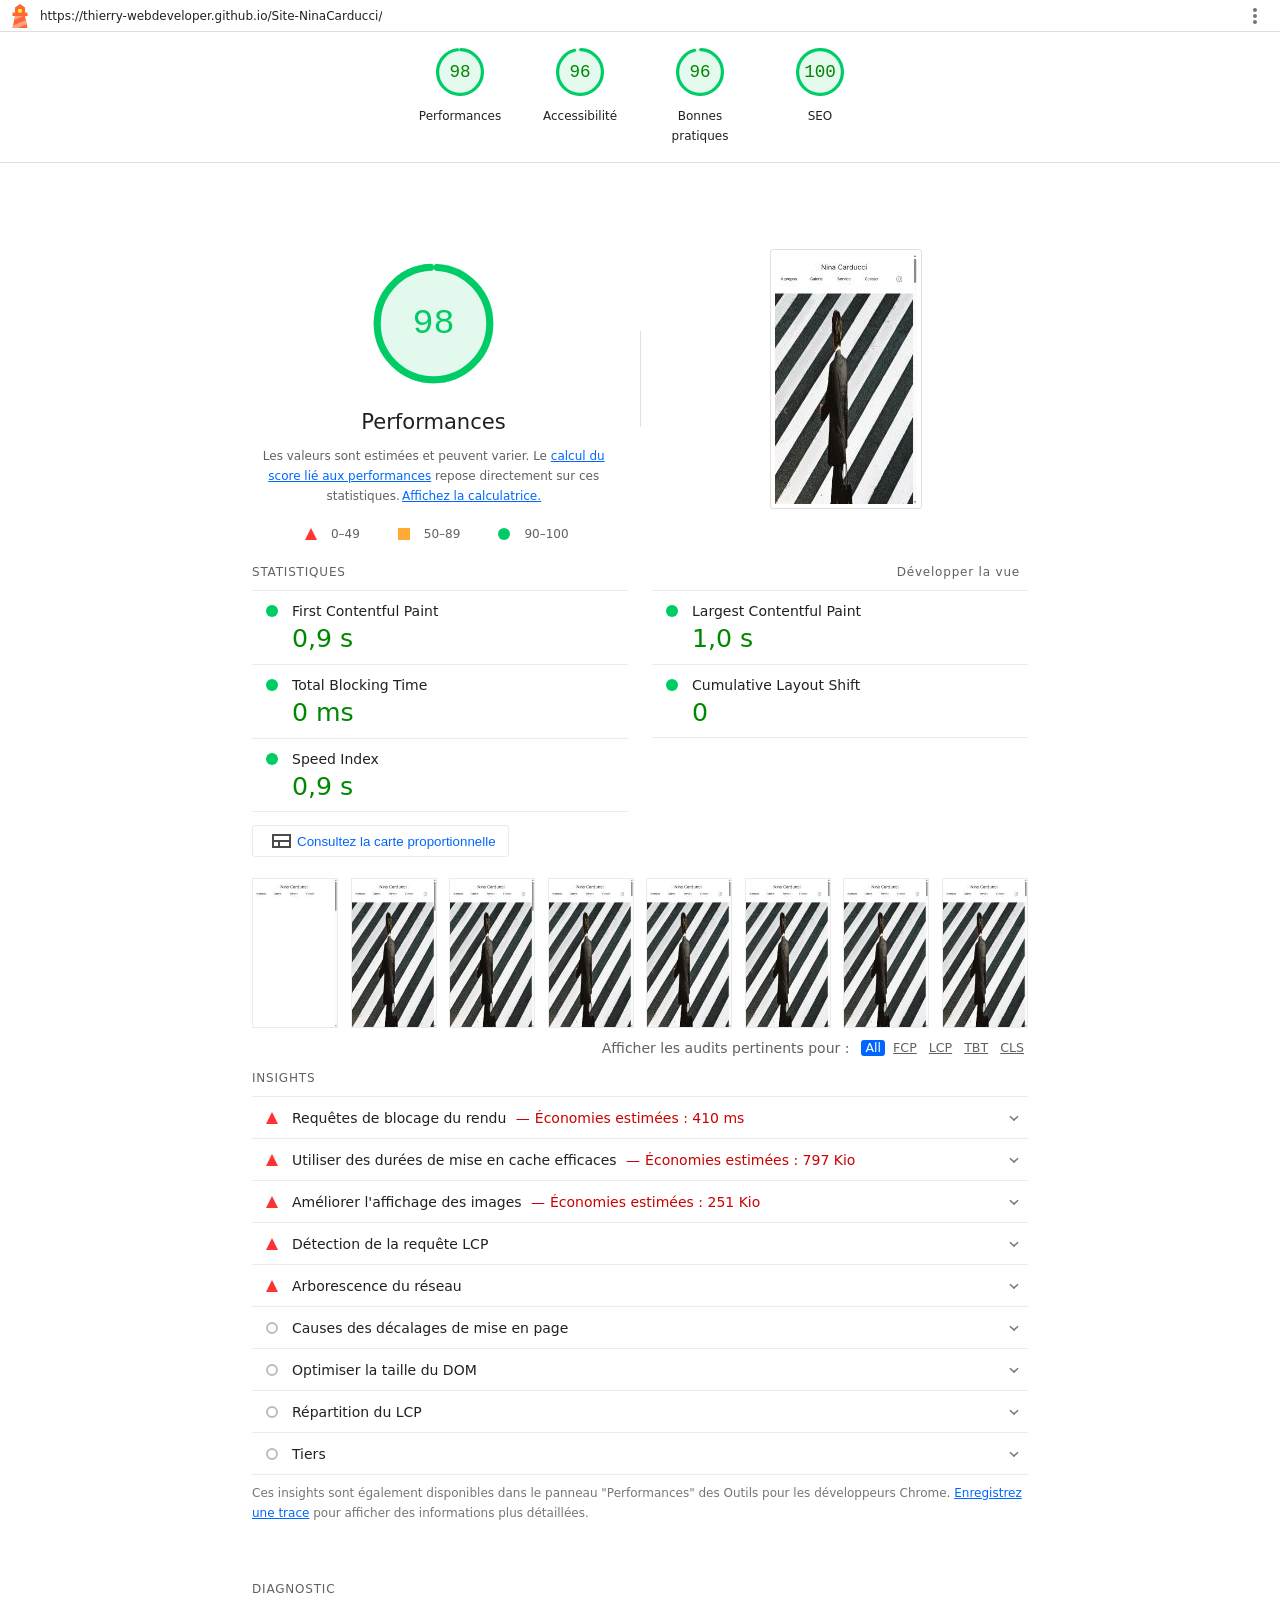
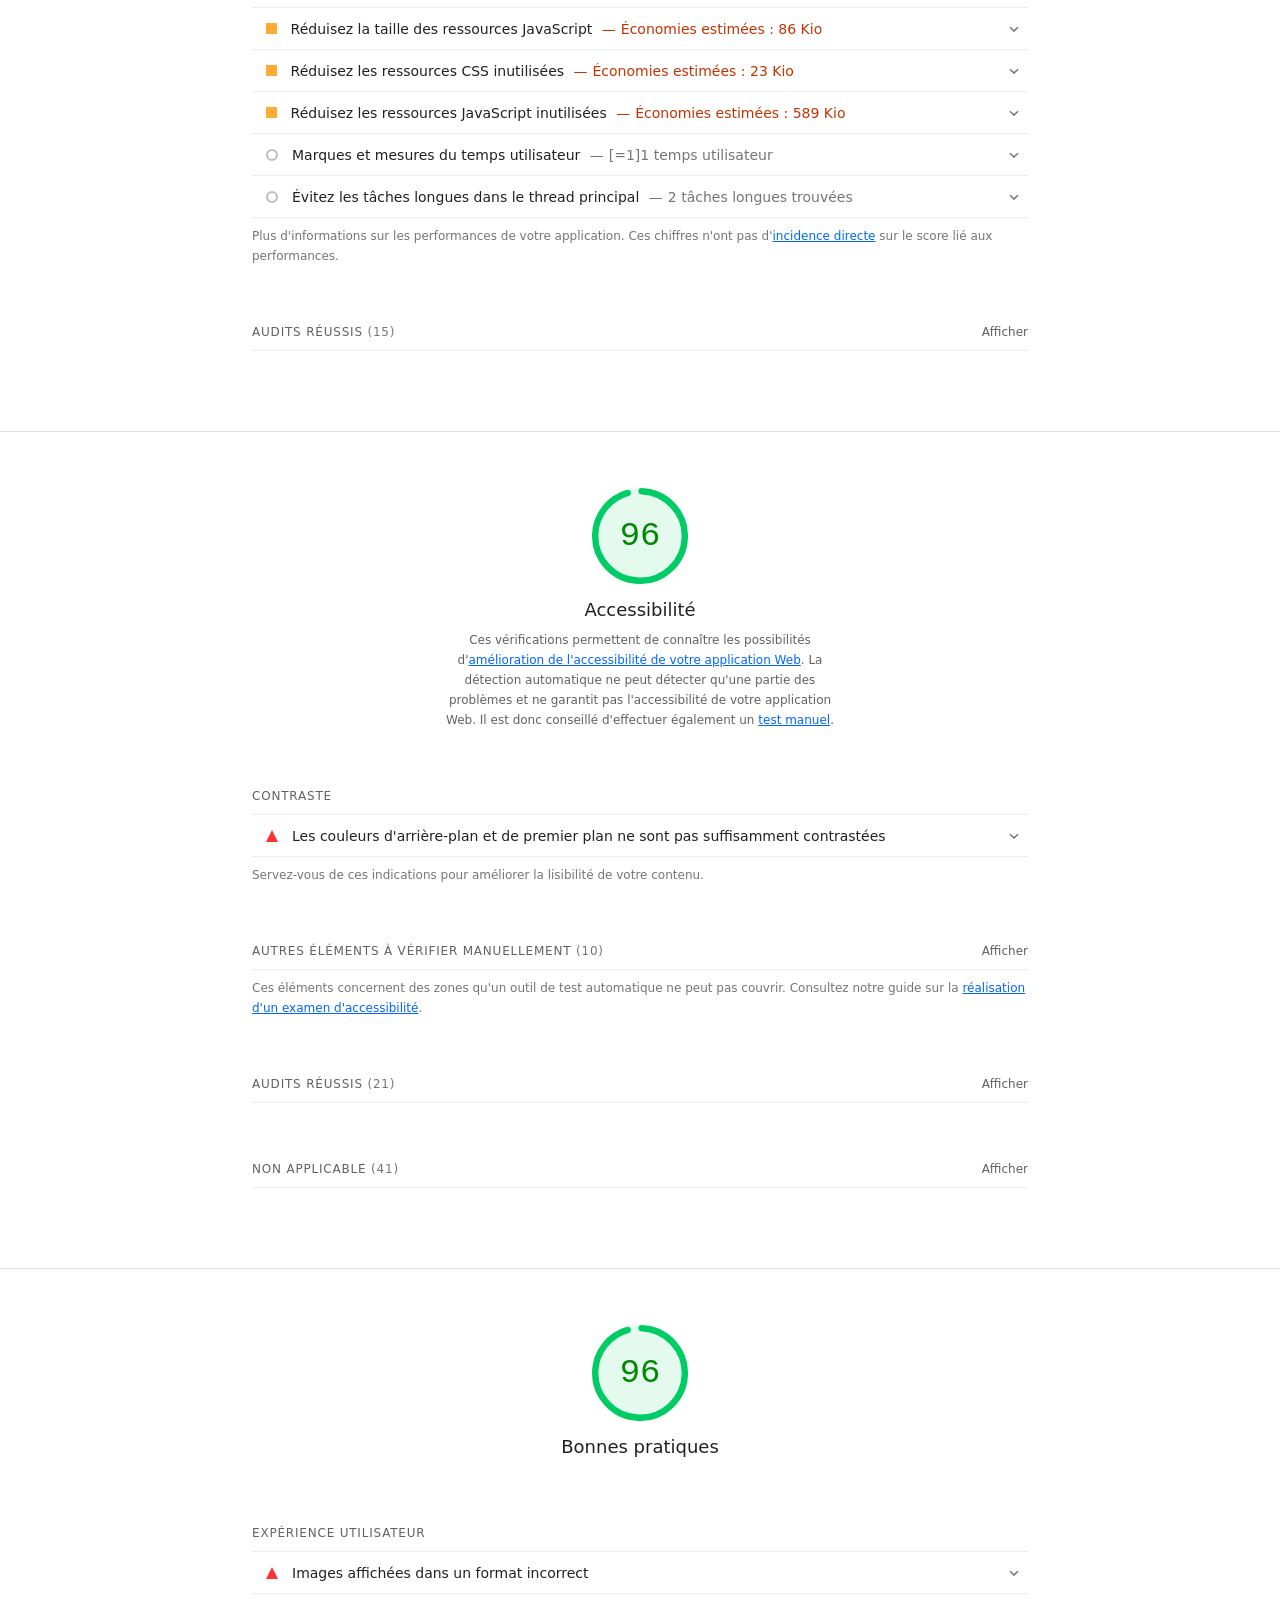
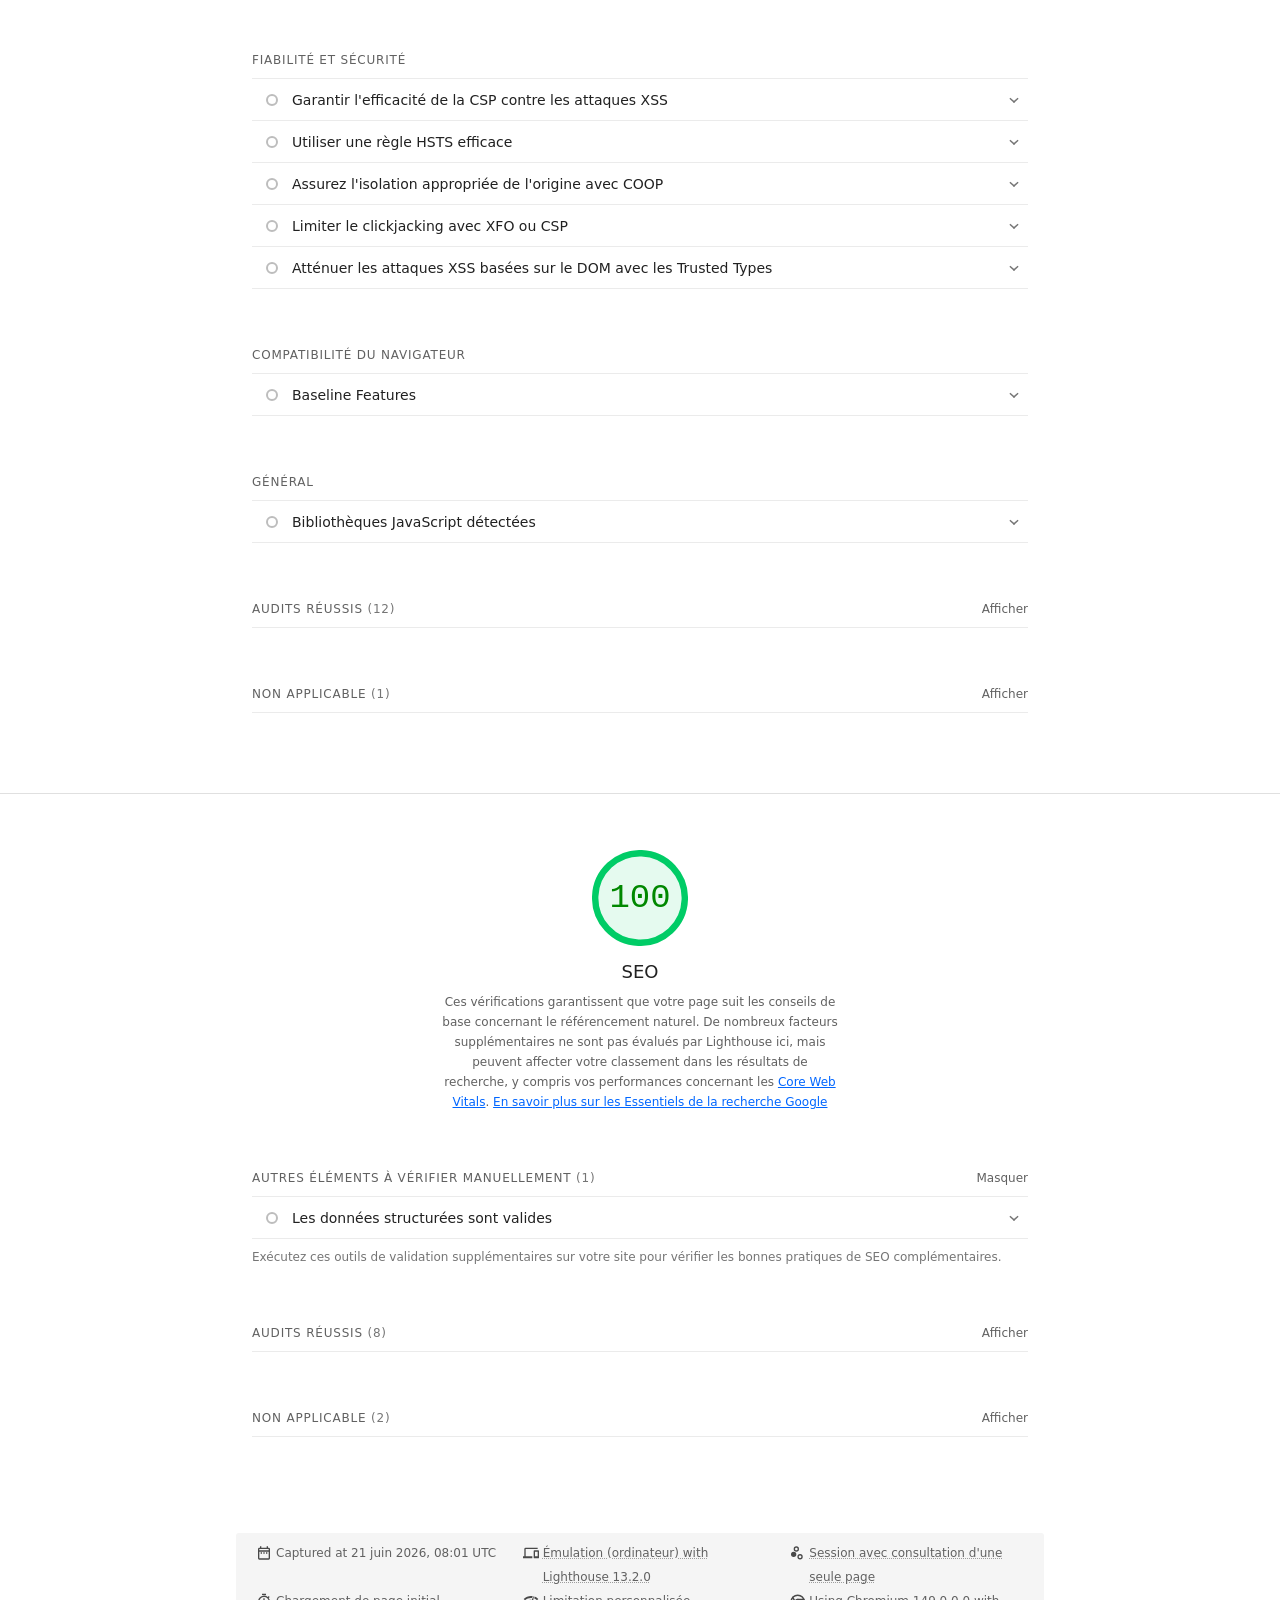
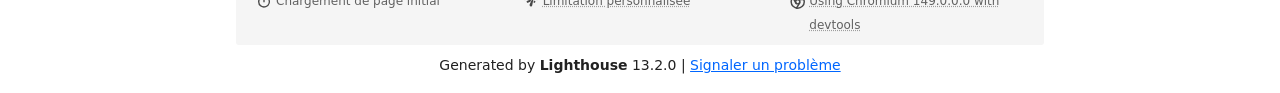
==== audit/Audit Lighthouse final.html @ e6a32d50 "Add audit files and update README Ajout des fichiers d'audit finaux  Lighthouse HTML, captures PNG) " ====
<!--
@license
Copyright 2018 Google LLC
SPDX-License-Identifier: Apache-2.0
-->
<!doctype html>
<html lang="en">
<head>
  <meta charset="utf-8">
  <meta name="viewport" content="width=device-width, initial-scale=1, minimum-scale=1">
  <link rel="icon" href='data:image/svg+xml;utf8,<svg fill="none" xmlns="http://www.w3.org/2000/svg" viewBox="0 0 48 48"><path d="m14 7 10-7 10 7v10h5v7h-5l5 24H9l5-24H9v-7h5V7Z" fill="%23F63"/><path d="M31.561 24H14l-1.689 8.105L31.561 24ZM18.983 48H9l1.022-4.907L35.723 32.27l1.663 7.98L18.983 48Z" fill="%23FFA385"/><path fill="%23FF3" d="M20.5 10h7v7h-7z"/></svg>'>
  <title>Lighthouse Report</title>
  <style>body {margin: 0}</style>
</head>
<body>
  <noscript>Lighthouse report requires JavaScript. Please enable.</noscript>

  <div id="lh-log"></div>

  <script>window.__LIGHTHOUSE_JSON__ = {"lighthouseVersion":"13.2.0","requestedUrl":"https://thierry-webdeveloper.github.io/Site-NinaCarducci/","mainDocumentUrl":"https://thierry-webdeveloper.github.io/Site-NinaCarducci/","finalDisplayedUrl":"https://thierry-webdeveloper.github.io/Site-NinaCarducci/","finalUrl":"https://thierry-webdeveloper.github.io/Site-NinaCarducci/","fetchTime":"2026-06-21T08:01:37.689Z","gatherMode":"navigation","runWarnings":[],"userAgent":"Mozilla/5.0 (Windows NT 10.0; Win64; x64) AppleWebKit/537.36 (KHTML, like Gecko) Chrome/149.0.0.0 Safari/537.36","environment":{"networkUserAgent":"Mozilla/5.0 (Macintosh; Intel Mac OS X 10_15_7) AppleWebKit/537.36 (KHTML, like Gecko) Chrome/149.0.0.0 Safari/537.36","hostUserAgent":"Mozilla/5.0 (Windows NT 10.0; Win64; x64) AppleWebKit/537.36 (KHTML, like Gecko) Chrome/149.0.0.0 Safari/537.36","benchmarkIndex":3361.5,"credits":{"axe-core":"4.11.4"}},"audits":{"is-on-https":{"id":"is-on-https","title":"Requêtes HTTPS","description":"Tous les sites doivent être protégés par le protocole HTTPS, même ceux qui ne traitent pas de données sensibles. Par conséquent, vous devez éviter le [contenu mixte](https://developers.google.com/web/fundamentals/security/prevent-mixed-content/what-is-mixed-content), qui provoque le chargement de certaines ressources sur HTTP bien que la demande initiale soit diffusée via HTTPS. Le protocole HTTPS empêche les intrus de détourner ou d’écouter passivement les communications entre votre appli et les utilisateurs. Il constitue également une condition préalable à l'utilisation de HTTP/2 et de nombreuses nouvelles API de plates-formes Web. [En savoir plus sur le protocole HTTPS](https://developer.chrome.com/docs/lighthouse/pwa/is-on-https/)","score":1,"scoreDisplayMode":"binary","details":{"type":"table","headings":[{"key":"url","valueType":"url","label":"URL non sécurisée"},{"key":"resolution","valueType":"text","label":"Demande de résolution"}],"items":[]}},"redirects-http":{"id":"redirects-http","title":"Trafic HTTP redirigé vers HTTPS","description":"Veillez à rediriger tout le trafic HTTP vers HTTPS afin de proposer des fonctionnalités Web sûres à tous vos utilisateurs. [En savoir plus](https://developer.chrome.com/docs/lighthouse/pwa/redirects-http/)","score":null,"scoreDisplayMode":"notApplicable"},"first-contentful-paint":{"id":"first-contentful-paint","title":"First Contentful Paint","description":"La métrique \"First Contentful Paint\" indique le moment où le premier texte ou la première image sont affichés. [En savoir plus sur cette métrique](https://developer.chrome.com/docs/lighthouse/performance/first-contentful-paint/)","score":0.91,"scoreDisplayMode":"numeric","numericValue":891.5260999999999,"numericUnit":"millisecond","displayValue":"0,9 s","scoringOptions":{"p10":934,"median":1600}},"largest-contentful-paint":{"id":"largest-contentful-paint","title":"Largest Contentful Paint","description":"La métrique \"Largest Contentful Paint\" indique le moment où le texte le plus long ou l'image la plus grande sont affichés. [En savoir plus sur cette métrique](https://developer.chrome.com/docs/lighthouse/performance/lighthouse-largest-contentful-paint/)","score":0.95,"scoreDisplayMode":"numeric","numericValue":996.221,"numericUnit":"millisecond","displayValue":"1,0 s","scoringOptions":{"p10":1200,"median":2400}},"speed-index":{"id":"speed-index","title":"Speed Index","description":"La métrique \"Speed Index\" indique la rapidité avec laquelle le contenu d'une page est disponible. [En savoir plus sur cette métrique](https://developer.chrome.com/docs/lighthouse/performance/speed-index/)","score":0.98,"scoreDisplayMode":"numeric","numericValue":891.5260999999999,"numericUnit":"millisecond","displayValue":"0,9 s","scoringOptions":{"p10":1311,"median":2300}},"screenshot-thumbnails":{"id":"screenshot-thumbnails","title":"Screenshot Thumbnails","description":"This is what the load of your site looked like.","score":1,"scoreDisplayMode":"informative","details":{"type":"filmstrip","scale":3000,"items":[{"timing":375,"timestamp":675187722499,"data":"[data-uri]"},{"timing":750,"timestamp":675188097499,"data":"[data-uri]"},{"timing":1125,"timestamp":675188472499,"data":"[data-uri]"},{"timing":1500,"timestamp":675188847499,"data":"[data-uri]"},{"timing":1875,"timestamp":675189222499,"data":"[data-uri]"},{"timing":2250,"timestamp":675189597499,"data":"[data-uri]"},{"timing":2625,"timestamp":675189972499,"data":"[data-uri]"},{"timing":3000,"timestamp":675190347499,"data":"[data-uri]"}]}},"final-screenshot":{"id":"final-screenshot","title":"Final Screenshot","description":"The last screenshot captured of the pageload.","score":1,"scoreDisplayMode":"informative","details":{"type":"screenshot","timing":1689,"timestamp":675189036086,"data":"[data-uri]"}},"total-blocking-time":{"id":"total-blocking-time","title":"Total Blocking Time","description":"Somme en millisecondes de toutes les périodes entre le FCP et le délai avant interactivité, lorsque la durée de la tâche a dépassé 50 ms. [En savoir plus sur la métrique \"Total Blocking Time\"](https://developer.chrome.com/docs/lighthouse/performance/lighthouse-total-blocking-time/)","score":1,"scoreDisplayMode":"numeric","numericValue":0,"numericUnit":"millisecond","displayValue":"0 ms","scoringOptions":{"p10":150,"median":350}},"max-potential-fid":{"id":"max-potential-fid","title":"Max Potential First Input Delay","description":"Le retard maximal (Maximum Potential First Input Delay) auquel vos utilisateurs peuvent éventuellement être confrontés correspond à la durée de la tâche la plus longue. [En savoir plus sur la métrique \"Maximum Potential First Input Delay\"](https://developer.chrome.com/docs/lighthouse/performance/lighthouse-max-potential-fid/)","score":1,"scoreDisplayMode":"numeric","numericValue":16,"numericUnit":"millisecond","displayValue":"20 ms"},"cumulative-layout-shift":{"id":"cumulative-layout-shift","title":"Cumulative Layout Shift","description":"Cumulative Layout Shift mesure le mouvement des éléments visibles dans la fenêtre d'affichage. [En savoir plus sur cette métrique](https://web.dev/articles/cls)","score":1,"scoreDisplayMode":"numeric","numericValue":0.0002993690545102665,"numericUnit":"unitless","displayValue":"0","scoringOptions":{"p10":0.1,"median":0.25},"details":{"type":"debugdata","items":[{"cumulativeLayoutShiftMainFrame":0.0002993690545102665,"newEngineResult":{"cumulativeLayoutShift":0.0002993690545102665,"cumulativeLayoutShiftMainFrame":0.0002993690545102665},"newEngineResultDiffered":false}]}},"errors-in-console":{"id":"errors-in-console","title":"Aucune erreur de navigateur enregistrée dans la console","description":"Les erreurs enregistrées dans la console indiquent des problèmes non résolus. Ceux-ci peuvent être dus à des requêtes réseau qui ont échoué et à d'autres problèmes du navigateur. [En savoir plus sur ces erreurs dans l'audit de diagnostic de la console](https://developer.chrome.com/docs/lighthouse/best-practices/errors-in-console/)","score":1,"scoreDisplayMode":"binary","details":{"type":"table","headings":[{"key":"sourceLocation","valueType":"source-location","label":"Source"},{"key":"description","valueType":"code","label":"Description"}],"items":[]}},"server-response-time":{"id":"server-response-time","title":"Le temps de réponse initial du serveur était court","description":"Le temps de réponse du serveur pour le document principal doit rester court, car toutes les autres requêtes en dépendent. [En savoir plus sur la métrique \"Time to First Byte\"](https://developer.chrome.com/docs/lighthouse/performance/time-to-first-byte/)","score":1,"scoreDisplayMode":"metricSavings","numericValue":13,"numericUnit":"millisecond","displayValue":"Le document racine a pris 10 ms","metricSavings":{"FCP":0,"LCP":0},"details":{"type":"opportunity","headings":[{"key":"url","valueType":"url","label":"URL"},{"key":"responseTime","valueType":"timespanMs","label":"Temps passé"}],"items":[{"url":"https://thierry-webdeveloper.github.io/Site-NinaCarducci/","responseTime":13}],"overallSavingsMs":0},"guidanceLevel":1},"interactive":{"id":"interactive","title":"Time to Interactive","description":"La métrique Délai avant interactivité correspond au temps nécessaire pour que la page devienne entièrement interactive. [En savoir plus sur cette métrique](https://developer.chrome.com/docs/lighthouse/performance/interactive/)","score":1,"scoreDisplayMode":"numeric","numericValue":996.221,"numericUnit":"millisecond","displayValue":"1,0 s"},"user-timings":{"id":"user-timings","title":"Marques et mesures du temps utilisateur","description":"Envisagez de doter votre appli de l'API User Timing pour mesurer ses performances réelles lors d'expériences utilisateur clés. [En savoir plus sur les marques User Timing](https://developer.chrome.com/docs/lighthouse/performance/user-timings/)","score":1,"scoreDisplayMode":"informative","displayValue":"[=1]1 temps utilisateur","details":{"type":"table","headings":[{"key":"name","valueType":"text","label":"Nom"},{"key":"timingType","valueType":"text","label":"Type"},{"key":"startTime","valueType":"ms","granularity":0.01,"label":"Heure de début"},{"key":"duration","valueType":"ms","granularity":0.01,"label":"Durée"}],"items":[{"name":"__v3","startTime":0,"timingType":"Mark"}]},"guidanceLevel":2},"redirects":{"id":"redirects","title":"Évitez les redirections de page multiples","description":"Les redirections entraînent des retards supplémentaires avant que la page ne puisse être chargée. [Découvrez comment éviter les redirections de page.](https://developer.chrome.com/docs/lighthouse/performance/redirects/)","score":1,"scoreDisplayMode":"metricSavings","numericValue":0,"numericUnit":"millisecond","displayValue":"","metricSavings":{"LCP":0,"FCP":0},"details":{"type":"opportunity","headings":[],"items":[],"overallSavingsMs":0},"guidanceLevel":2},"image-aspect-ratio":{"id":"image-aspect-ratio","title":"Images affichées dans un format incorrect","description":"Les dimensions d'affichage des images doivent correspondre au format naturel. [En savoir plus sur le format de l'image](https://developer.chrome.com/docs/lighthouse/best-practices/image-aspect-ratio/)","score":0,"scoreDisplayMode":"binary","details":{"type":"table","headings":[{"key":"node","valueType":"node","label":""},{"key":"url","valueType":"url","label":"URL"},{"key":"displayedAspectRatio","valueType":"text","label":"Format (image affichée)"},{"key":"actualAspectRatio","valueType":"text","label":"Format (image réelle)"}],"items":[{"url":"https://thierry-webdeveloper.github.io/Site-NinaCarducci/assets/images/slider/ryoji-iwata-wUZjnOv7t0g-unsplash.webp","node":{"type":"node","lhId":"1-18-IMG","path":"1,HTML,1,BODY,1,MAIN,0,SECTION,1,DIV,1,DIV,0,DIV,0,IMG","selector":"div#carouselExampleIndicators > div.carousel-inner > div.carousel-item > img.d-block","boundingRect":{"top":149,"bottom":1037,"left":0,"right":521,"width":521,"height":888},"snippet":"\u003cimg src=\"./assets/images/slider/ryoji-iwata-wUZjnOv7t0g-unsplash.webp\" class=\"d-block w-100\" alt=\"Homme en costume de dos marchant dans une rue\" width=\"1920\" height=\"888\">","nodeLabel":"Homme en costume de dos marchant dans une rue"},"displayedAspectRatio":"521 x 888\n        (0.59)","actualAspectRatio":"1920 x 888\n        (2.16)","doRatiosMatch":false},{"url":"https://thierry-webdeveloper.github.io/Site-NinaCarducci/assets/images/nina.webp","node":{"type":"node","lhId":"1-21-IMG","path":"1,HTML,1,BODY,1,MAIN,1,SECTION,0,DIV,0,IMG","selector":"main > section#about > div.picture > img","boundingRect":{"top":1069,"bottom":1457,"left":78,"right":443,"width":366,"height":388},"snippet":"\u003cimg src=\"./assets/images/nina.webp\" alt=\"Portrait de Nina Carducci, photographe\" width=\"390\" height=\"388\">","nodeLabel":"Portrait de Nina Carducci, photographe"},"displayedAspectRatio":"366 x 388\n        (0.94)","actualAspectRatio":"560 x 558\n        (1.00)","doRatiosMatch":false},{"url":"https://thierry-webdeveloper.github.io/Site-NinaCarducci/assets/images/camera.webp","node":{"type":"node","lhId":"1-32-IMG","path":"1,HTML,1,BODY,1,MAIN,5,SECTION,0,DIV,1,DIV,0,IMG","selector":"section#contact > div.container > div.picture > img","boundingRect":{"top":9014,"bottom":9384,"left":87,"right":434,"width":346,"height":370},"snippet":"\u003cimg src=\"./assets/images/camera.webp\" alt=\"Appareil photo reflex posé sur un fond sombre\" width=\"370\" height=\"370\">","nodeLabel":"Appareil photo reflex posé sur un fond sombre"},"displayedAspectRatio":"346 x 370\n        (0.94)","actualAspectRatio":"450 x 449\n        (1.00)","doRatiosMatch":false}]}},"image-size-responsive":{"id":"image-size-responsive","title":"Images diffusées dans la résolution appropriée","description":"Pour que la clarté de l'image soit optimale, ses dimensions naturelles doivent être proportionnelles à la taille d'affichage et au taux de pixels. [Découvrez comment fournir des images responsives.](https://web.dev/articles/serve-responsive-images)","score":1,"scoreDisplayMode":"binary","details":{"type":"table","headings":[{"key":"node","valueType":"node","label":""},{"key":"url","valueType":"url","label":"URL"},{"key":"displayedSize","valueType":"text","label":"Taille affichée"},{"key":"actualSize","valueType":"text","label":"Taille réelle"},{"key":"expectedSize","valueType":"text","label":"Taille attendue"}],"items":[]}},"deprecations":{"id":"deprecations","title":"La page n'utilise pas d'API obsolètes","description":"Les API obsolètes seront finalement supprimées du navigateur. [En savoir plus sur les API obsolètes](https://developer.chrome.com/docs/lighthouse/best-practices/deprecations/)","score":1,"scoreDisplayMode":"binary","details":{"type":"table","headings":[{"key":"value","valueType":"text","label":"API obsolète/Avertissement"},{"key":"source","valueType":"source-location","label":"Source"}],"items":[]}},"third-party-cookies":{"id":"third-party-cookies","title":"Évite les cookies tiers","description":"Les cookies tiers peuvent être bloqués dans certains contextes. [Découvrez comment vous préparer aux restrictions concernant les cookies tiers.](https://privacysandbox.google.com/cookies/prepare/overview)","score":1,"scoreDisplayMode":"binary","details":{"type":"table","headings":[{"key":"name","valueType":"text","label":"Nom"},{"key":"url","valueType":"url","label":"URL"}],"items":[]}},"mainthread-work-breakdown":{"id":"mainthread-work-breakdown","title":"Réduire le travail du thread principal","description":"Envisagez de réduire le temps consacré à l'analyse, la compilation et l'exécution de JavaScript. La livraison de charges utiles JavaScript plus petites peut vous aider. [Découvrez comment réduire le travail du thread principal.](https://developer.chrome.com/docs/lighthouse/performance/mainthread-work-breakdown/)","score":1,"scoreDisplayMode":"metricSavings","numericValue":468.25000000000057,"numericUnit":"millisecond","displayValue":"0,5 s","metricSavings":{"TBT":0},"details":{"type":"table","headings":[{"key":"groupLabel","valueType":"text","label":"Catégorie"},{"key":"duration","valueType":"ms","granularity":1,"label":"Temps passé"}],"items":[{"group":"other","groupLabel":"Other","duration":151.72600000000014},{"group":"scriptParseCompile","groupLabel":"Script Parsing & Compilation","duration":116.54900000000004},{"group":"scriptEvaluation","groupLabel":"Script Evaluation","duration":98.92500000000037},{"group":"styleLayout","groupLabel":"Style & Layout","duration":69.78300000000003},{"group":"parseHTML","groupLabel":"Parse HTML & CSS","duration":18.212999999999994},{"group":"paintCompositeRender","groupLabel":"Rendering","duration":7.003000000000018},{"group":"garbageCollection","groupLabel":"Garbage Collection","duration":6.0509999999999975}],"sortedBy":["duration"]},"guidanceLevel":1},"bootup-time":{"id":"bootup-time","title":"Délai d'exécution de JavaScript","description":"Envisagez de réduire le temps consacré à l'analyse, la compilation et l'exécution de JavaScript. La livraison de charges utiles JavaScript plus petites peut vous aider. [Découvrez comment réduire le temps d'exécution de JavaScript.](https://developer.chrome.com/docs/lighthouse/performance/bootup-time/)","score":1,"scoreDisplayMode":"metricSavings","numericValue":163.88200000000012,"numericUnit":"millisecond","displayValue":"0,2 s","metricSavings":{"TBT":0},"details":{"type":"table","headings":[{"key":"url","valueType":"url","label":"URL"},{"key":"total","granularity":1,"valueType":"ms","label":"Temps CPU total"},{"key":"scripting","granularity":1,"valueType":"ms","label":"Évaluation des scripts"},{"key":"scriptParseCompile","granularity":1,"valueType":"ms","label":"Analyse des scripts"}],"items":[{"url":"https://thierry-webdeveloper.github.io/Site-NinaCarducci/","total":195.5060000000001,"scripting":37.91800000000009,"scriptParseCompile":54.318000000000026},{"url":"Unattributable","total":127.44300000000044,"scripting":4.630999999999998,"scriptParseCompile":0},{"url":"chrome-extension://aapbdbdomjkkjkaonfhkkikfgjllcleb/bubble_compiled.js","total":67.928,"scripting":13.133,"scriptParseCompile":53.882}],"summary":{"wastedMs":163.88200000000012},"sortedBy":["total"]},"guidanceLevel":1},"diagnostics":{"id":"diagnostics","title":"Diagnostics","description":"Collection of useful page vitals.","score":1,"scoreDisplayMode":"informative","details":{"type":"debugdata","items":[{"numRequests":22,"numScripts":4,"numStylesheets":3,"numFonts":4,"numTasks":1120,"numTasksOver10ms":6,"numTasksOver25ms":4,"numTasksOver50ms":3,"numTasksOver100ms":0,"numTasksOver500ms":0,"rtt":0.18249999999999997,"throughput":5272091.177845429,"maxRtt":8.538000000000002,"maxServerLatency":156.221,"totalByteWeight":999860,"totalTaskTime":468.2499999999987,"mainDocumentTransferSize":4770}]}},"network-requests":{"id":"network-requests","title":"Network Requests","description":"Lists the network requests that were made during page load.","score":1,"scoreDisplayMode":"informative","details":{"type":"table","headings":[{"key":"url","valueType":"url","label":"URL"},{"key":"protocol","valueType":"text","label":"Protocol"},{"key":"networkRequestTime","valueType":"ms","granularity":1,"label":"Network Request Time"},{"key":"networkEndTime","valueType":"ms","granularity":1,"label":"Network End Time"},{"key":"transferSize","valueType":"bytes","displayUnit":"kb","granularity":1,"label":"Transfer Size"},{"key":"resourceSize","valueType":"bytes","displayUnit":"kb","granularity":1,"label":"Resource Size"},{"key":"statusCode","valueType":"text","label":"Status Code"},{"key":"mimeType","valueType":"text","label":"MIME Type"},{"key":"resourceType","valueType":"text","label":"Resource Type"}],"items":[{"url":"https://thierry-webdeveloper.github.io/Site-NinaCarducci/","sessionTargetType":"page","protocol":"h2","rendererStartTime":0,"networkRequestTime":1.2009999752044678,"networkEndTime":17.384999990463257,"finished":true,"transferSize":4770,"resourceSize":16072,"statusCode":200,"mimeType":"text/html","resourceType":"Document","priority":"VeryHigh","experimentalFromMainFrame":true,"entity":"GitHub"},{"url":"https://thierry-webdeveloper.github.io/Site-NinaCarducci/assets/bootstrap/bootstrap.min.css","sessionTargetType":"page","protocol":"h2","rendererStartTime":65.06900000572205,"networkRequestTime":78.69500005245209,"networkEndTime":116.6599999666214,"finished":true,"transferSize":24920,"resourceSize":163873,"statusCode":200,"mimeType":"text/css","resourceType":"Stylesheet","priority":"VeryHigh","experimentalFromMainFrame":true,"entity":"GitHub"},{"url":"https://thierry-webdeveloper.github.io/Site-NinaCarducci/assets/bootstrap/bootstrap.bundle.min.js","sessionTargetType":"page","protocol":"h2","rendererStartTime":65.47499990463257,"networkRequestTime":82.87999999523163,"networkEndTime":146.11600005626678,"finished":true,"transferSize":23752,"resourceSize":78129,"statusCode":200,"mimeType":"application/javascript","resourceType":"Script","priority":"Low","experimentalFromMainFrame":true,"entity":"GitHub"},{"url":"https://thierry-webdeveloper.github.io/Site-NinaCarducci/assets/style.css","sessionTargetType":"page","protocol":"h2","rendererStartTime":65.62399995326996,"networkRequestTime":83.11499989032745,"networkEndTime":125.40899991989136,"finished":true,"transferSize":1936,"resourceSize":5181,"statusCode":200,"mimeType":"text/css","resourceType":"Stylesheet","priority":"VeryHigh","experimentalFromMainFrame":true,"entity":"GitHub"},{"url":"https://fonts.googleapis.com/css2?family=Inter&family=Spectral:ital,wght@0,400;1,300;1,400;1,800&display=swap","sessionTargetType":"page","protocol":"h2","rendererStartTime":65.91699993610382,"networkRequestTime":83.31599998474121,"networkEndTime":127.0569999217987,"finished":true,"transferSize":1036,"resourceSize":10256,"statusCode":200,"mimeType":"text/css","resourceType":"Stylesheet","priority":"VeryHigh","experimentalFromMainFrame":true,"entity":"Google Fonts"},{"url":"https://code.jquery.com/jquery-3.4.1.min.js","sessionTargetType":"page","protocol":"h2","rendererStartTime":66.01499998569489,"networkRequestTime":83.53600001335144,"networkEndTime":140.49899995326996,"finished":true,"transferSize":31004,"resourceSize":88145,"statusCode":200,"mimeType":"application/javascript","resourceType":"Script","priority":"High","experimentalFromMainFrame":true,"entity":"jQuery CDN"},{"url":"https://thierry-webdeveloper.github.io/Site-NinaCarducci/assets/maugallery.js","sessionTargetType":"page","protocol":"h2","rendererStartTime":66.08000004291534,"networkRequestTime":195.60600006580353,"networkEndTime":483.7079999446869,"finished":true,"transferSize":2475,"resourceSize":8594,"statusCode":200,"mimeType":"application/javascript","resourceType":"Script","priority":"Low","experimentalFromMainFrame":true,"entity":"GitHub"},{"url":"https://thierry-webdeveloper.github.io/Site-NinaCarducci/assets/scripts.js","sessionTargetType":"page","protocol":"h2","rendererStartTime":66.12600004673004,"networkRequestTime":467.0039999485016,"networkEndTime":1364.4990000724792,"finished":true,"transferSize":685,"resourceSize":315,"statusCode":200,"mimeType":"application/javascript","resourceType":"Script","priority":"Low","experimentalFromMainFrame":true,"entity":"GitHub"},{"url":"https://thierry-webdeveloper.github.io/Site-NinaCarducci/assets/images/instagram.png","sessionTargetType":"page","protocol":"h2","rendererStartTime":66.18999993801117,"networkRequestTime":252.26600003242493,"networkEndTime":466.9170000553131,"finished":true,"transferSize":1177,"resourceSize":721,"statusCode":200,"mimeType":"image/png","resourceType":"Image","priority":"High","experimentalFromMainFrame":true,"entity":"GitHub"},{"url":"https://thierry-webdeveloper.github.io/Site-NinaCarducci/assets/images/slider/ryoji-iwata-wUZjnOv7t0g-unsplash.webp","sessionTargetType":"page","protocol":"h2","rendererStartTime":66.2480000257492,"networkRequestTime":84.10199999809265,"networkEndTime":466.7150000333786,"finished":true,"transferSize":256142,"resourceSize":255406,"statusCode":200,"mimeType":"image/webp","resourceType":"Image","priority":"High","experimentalFromMainFrame":true,"entity":"GitHub"},{"url":"https://thierry-webdeveloper.github.io/Site-NinaCarducci/assets/images/slider/nicholas-green-nPz8akkUmDI-unsplash.webp","sessionTargetType":"page","protocol":"h2","rendererStartTime":66.32500004768372,"networkRequestTime":84.89699995517731,"networkEndTime":514.720999956131,"finished":true,"transferSize":124362,"resourceSize":123774,"statusCode":200,"mimeType":"image/webp","resourceType":"Image","priority":"Medium","experimentalFromMainFrame":true,"entity":"GitHub"},{"url":"https://thierry-webdeveloper.github.io/Site-NinaCarducci/assets/images/slider/edward-cisneros-3_h6-1NPDGw-unsplash.webp","sessionTargetType":"page","protocol":"h2","rendererStartTime":66.37399995326996,"networkRequestTime":194.17799997329712,"networkEndTime":1547.3719999790192,"finished":true,"transferSize":290334,"resourceSize":289556,"statusCode":200,"mimeType":"image/webp","resourceType":"Image","priority":"Medium","experimentalFromMainFrame":true,"entity":"GitHub"},{"url":"https://thierry-webdeveloper.github.io/Site-NinaCarducci/assets/images/nina.webp","sessionTargetType":"page","protocol":"h2","rendererStartTime":66.41999995708466,"networkRequestTime":194.78299987316132,"networkEndTime":1364.2429999113083,"finished":true,"transferSize":43219,"resourceSize":42722,"statusCode":200,"mimeType":"image/webp","resourceType":"Image","priority":"Medium","experimentalFromMainFrame":true,"entity":"GitHub"},{"url":"https://thierry-webdeveloper.github.io/Site-NinaCarducci/assets/images/camera.webp","sessionTargetType":"page","protocol":"h2","rendererStartTime":66.46399998664856,"networkRequestTime":195.13899993896484,"networkEndTime":483.45899999141693,"finished":true,"transferSize":15558,"resourceSize":15082,"statusCode":200,"mimeType":"image/webp","resourceType":"Image","priority":"Medium","experimentalFromMainFrame":true,"entity":"GitHub"},{"url":"data:image/svg+xml,%3csvg xmlns='http://www.w3.org/2000/svg' viewBox='0 0 16 16' fill='%23fff'%3e%3…","sessionTargetType":"page","protocol":"data","rendererStartTime":202.96000003814697,"networkRequestTime":202.96000003814697,"networkEndTime":203.05299997329712,"finished":true,"transferSize":0,"resourceSize":207,"statusCode":200,"mimeType":"image/svg+xml","resourceType":"Image","priority":"Low","experimentalFromMainFrame":true},{"url":"data:image/svg+xml,%3csvg xmlns='http://www.w3.org/2000/svg' viewBox='0 0 16 16' fill='%23fff'%3e%3…","sessionTargetType":"page","protocol":"data","rendererStartTime":203.760999917984,"networkRequestTime":203.760999917984,"networkEndTime":203.83200001716614,"finished":true,"transferSize":0,"resourceSize":208,"statusCode":200,"mimeType":"image/svg+xml","resourceType":"Image","priority":"Low","experimentalFromMainFrame":true},{"url":"https://fonts.gstatic.com/s/inter/v20/UcCO3FwrK3iLTeHuS_nVMrMxCp50SjIw2boKoduKmMEVuLyfAZ9hiJ-Ek-_EeA.woff2","sessionTargetType":"page","protocol":"h2","rendererStartTime":204.26199996471405,"networkRequestTime":257.27300000190735,"networkEndTime":282.89099991321564,"finished":true,"transferSize":23931,"resourceSize":23804,"statusCode":200,"mimeType":"font/woff2","resourceType":"Font","priority":"VeryHigh","experimentalFromMainFrame":true,"entity":"Google Fonts"},{"url":"https://fonts.gstatic.com/s/spectral/v15/rnCu-xNNww_2s0amA9M8qt3AWfSFXVAKArc.woff2","sessionTargetType":"page","protocol":"h2","rendererStartTime":204.45700001716614,"networkRequestTime":259.11099994182587,"networkEndTime":289.789999961853,"finished":true,"transferSize":15093,"resourceSize":14976,"statusCode":200,"mimeType":"font/woff2","resourceType":"Font","priority":"VeryHigh","experimentalFromMainFrame":true,"entity":"Google Fonts"},{"url":"https://fonts.gstatic.com/s/spectral/v15/rnCu-xNNww_2s0amA9M8qtHEWfSFXVAKArc.woff2","sessionTargetType":"page","protocol":"h2","rendererStartTime":204.51399993896484,"networkRequestTime":259.8730000257492,"networkEndTime":290.04500007629395,"finished":true,"transferSize":15841,"resourceSize":15724,"statusCode":200,"mimeType":"font/woff2","resourceType":"Font","priority":"VeryHigh","experimentalFromMainFrame":true,"entity":"Google Fonts"},{"url":"https://fonts.gstatic.com/s/spectral/v15/rnCr-xNNww_2s0amA9M5knjsS_ul.woff2","sessionTargetType":"page","protocol":"h2","rendererStartTime":204.56200003623962,"networkRequestTime":260.57799994945526,"networkEndTime":291.1690000295639,"finished":true,"transferSize":14146,"resourceSize":14028,"statusCode":200,"mimeType":"font/woff2","resourceType":"Font","priority":"VeryHigh","experimentalFromMainFrame":true,"entity":"Google Fonts"},{"url":"https://thierry-webdeveloper.github.io/Site-NinaCarducci/assets/images/gallery/concerts/aaron-paul-wnX-fXzB6Cw-unsplash.webp","sessionTargetType":"page","protocol":"h2","rendererStartTime":1383.2649999856949,"networkRequestTime":1384.7720000743866,"networkEndTime":1617.3969999551773,"finished":true,"transferSize":106202,"resourceSize":105632,"statusCode":200,"mimeType":"image/webp","resourceType":"Image","priority":"Low","experimentalFromMainFrame":true,"entity":"GitHub"},{"url":"https://thierry-webdeveloper.github.io/Site-NinaCarducci/assets/images/favicon.png","sessionTargetType":"page","protocol":"h2","rendererStartTime":1637.892000079155,"networkRequestTime":1640.5,"networkEndTime":1655.9780000448227,"finished":true,"transferSize":3277,"resourceSize":2814,"statusCode":200,"mimeType":"image/png","resourceType":"Other","priority":"High","experimentalFromMainFrame":true,"entity":"GitHub"}],"debugData":{"type":"debugdata","networkStartTimeTs":675187348401,"initiators":[{"type":"parser","url":"https://thierry-webdeveloper.github.io/Site-NinaCarducci/","lineNumber":85,"columnNumber":71},{"type":"parser","url":"https://thierry-webdeveloper.github.io/Site-NinaCarducci/","lineNumber":86,"columnNumber":67},{"type":"parser","url":"https://thierry-webdeveloper.github.io/Site-NinaCarducci/","lineNumber":88,"columnNumber":55},{"type":"parser","url":"https://thierry-webdeveloper.github.io/Site-NinaCarducci/","lineNumber":95,"columnNumber":6},{"type":"parser","url":"https://thierry-webdeveloper.github.io/Site-NinaCarducci/","lineNumber":101,"columnNumber":5},{"type":"parser","url":"https://thierry-webdeveloper.github.io/Site-NinaCarducci/","lineNumber":102,"columnNumber":47},{"type":"parser","url":"https://thierry-webdeveloper.github.io/Site-NinaCarducci/","lineNumber":103,"columnNumber":44},{"type":"parser","url":"https://thierry-webdeveloper.github.io/Site-NinaCarducci/","lineNumber":130,"columnNumber":14},{"type":"parser","url":"https://thierry-webdeveloper.github.io/Site-NinaCarducci/","lineNumber":173,"columnNumber":16},{"type":"parser","url":"https://thierry-webdeveloper.github.io/Site-NinaCarducci/","lineNumber":182,"columnNumber":16},{"type":"parser","url":"https://thierry-webdeveloper.github.io/Site-NinaCarducci/","lineNumber":191,"columnNumber":16},{"type":"parser","url":"https://thierry-webdeveloper.github.io/Site-NinaCarducci/","lineNumber":221,"columnNumber":12},{"type":"parser","url":"https://thierry-webdeveloper.github.io/Site-NinaCarducci/","lineNumber":415,"columnNumber":14},{"type":"parser","url":"https://thierry-webdeveloper.github.io/Site-NinaCarducci/assets/bootstrap/bootstrap.min.css"},{"type":"parser","url":"https://thierry-webdeveloper.github.io/Site-NinaCarducci/assets/bootstrap/bootstrap.min.css"},{"type":"parser","url":"https://fonts.googleapis.com/css2?family=Inter&family=Spectral:ital,wght@0,400;1,300;1,400;1,800&display=swap"},{"type":"parser","url":"https://fonts.googleapis.com/css2?family=Inter&family=Spectral:ital,wght@0,400;1,300;1,400;1,800&display=swap"},{"type":"parser","url":"https://fonts.googleapis.com/css2?family=Inter&family=Spectral:ital,wght@0,400;1,300;1,400;1,800&display=swap"},{"type":"parser","url":"https://fonts.googleapis.com/css2?family=Inter&family=Spectral:ital,wght@0,400;1,300;1,400;1,800&display=swap"},{"type":"parser","url":"https://thierry-webdeveloper.github.io/Site-NinaCarducci/","lineNumber":425,"columnNumber":1}]}}},"network-rtt":{"id":"network-rtt","title":"Délai aller-retour réseau","description":"Les délais aller-retour (DAR) du réseau ont un impact important sur les performances. Si le DAR par rapport à un point d'origine est élevé, cela signifie que les performances des serveurs proches de l'utilisateur peuvent sans doute être améliorées. [En savoir plus sur le délai aller-retour](https://hpbn.co/primer-on-latency-and-bandwidth/)","score":1,"scoreDisplayMode":"informative","numericValue":8.538000000000002,"numericUnit":"millisecond","displayValue":"10 ms","details":{"type":"table","headings":[{"key":"origin","valueType":"text","label":"URL"},{"key":"rtt","valueType":"ms","granularity":1,"label":"Temps passé"}],"items":[{"origin":"https://code.jquery.com","rtt":8.538000000000002},{"origin":"https://fonts.googleapis.com","rtt":0.9670999999999998},{"origin":"https://fonts.gstatic.com","rtt":0.4895999999999999},{"origin":"https://thierry-webdeveloper.github.io","rtt":0.18249999999999997}],"sortedBy":["rtt"]}},"network-server-latency":{"id":"network-server-latency","title":"Latences du backend serveur","description":"La latence du serveur peut avoir une incidence sur les performances Web. Si la latence serveur d'une origine est élevée, cela signifie que le serveur est en surcharge ou que ses performances backend sont médiocres. [En savoir plus sur le temps de réponse du serveur](https://hpbn.co/primer-on-web-performance/#analyzing-the-resource-waterfall)","score":1,"scoreDisplayMode":"informative","numericValue":156.221,"numericUnit":"millisecond","displayValue":"160 ms","details":{"type":"table","headings":[{"key":"origin","valueType":"text","label":"URL"},{"key":"serverResponseTime","valueType":"ms","granularity":1,"label":"Temps passé"}],"items":[{"origin":"https://thierry-webdeveloper.github.io","serverResponseTime":156.221},{"origin":"https://fonts.googleapis.com","serverResponseTime":28.034900000000004},{"origin":"https://fonts.gstatic.com","serverResponseTime":23.380900000000004},{"origin":"https://code.jquery.com","serverResponseTime":0}],"sortedBy":["serverResponseTime"]}},"main-thread-tasks":{"id":"main-thread-tasks","title":"Tasks","description":"Lists the toplevel main thread tasks that executed during page load.","score":1,"scoreDisplayMode":"informative","details":{"type":"table","headings":[{"key":"startTime","valueType":"ms","granularity":1,"label":"Start Time"},{"key":"duration","valueType":"ms","granularity":1,"label":"End Time"}],"items":[{"duration":10.754,"startTime":20.049},{"duration":31.773,"startTime":31.155},{"duration":9.487,"startTime":62.948},{"duration":95.97,"startTime":72.853},{"duration":5.313,"startTime":182.603},{"duration":7.263,"startTime":192.593},{"duration":56.409,"startTime":199.862},{"duration":8.82,"startTime":289.266},{"duration":7.045,"startTime":300.739},{"duration":17.358,"startTime":1075.879},{"duration":9.059,"startTime":1372.531},{"duration":6.167,"startTime":1549.145},{"duration":65.835,"startTime":1555.514},{"duration":5.297,"startTime":1625.229}]}},"metrics":{"id":"metrics","title":"Metrics","description":"Collects all available metrics.","score":1,"scoreDisplayMode":"informative","numericValue":996,"numericUnit":"millisecond","details":{"type":"debugdata","items":[{"firstContentfulPaint":892,"largestContentfulPaint":996,"interactive":996,"speedIndex":892,"totalBlockingTime":0,"maxPotentialFID":16,"cumulativeLayoutShift":0.0002993690545102665,"cumulativeLayoutShiftMainFrame":0.0002993690545102665,"lcpLoadDelay":316,"lcpLoadDuration":911,"timeToFirstByte":316,"observedTimeOrigin":0,"observedTimeOriginTs":675187347499,"observedNavigationStart":0,"observedNavigationStartTs":675187347499,"observedFirstPaint":295,"observedFirstPaintTs":675187642041,"observedFirstContentfulPaint":295,"observedFirstContentfulPaintTs":675187642041,"observedFirstContentfulPaintAllFrames":295,"observedFirstContentfulPaintAllFramesTs":675187642041,"observedLargestContentfulPaint":511,"observedLargestContentfulPaintTs":675187858721,"observedLargestContentfulPaintAllFrames":511,"observedLargestContentfulPaintAllFramesTs":675187858721,"observedTraceEnd":3997,"observedTraceEndTs":675191344810,"observedLoad":1635,"observedLoadTs":675188982160,"observedDomContentLoaded":1370,"observedDomContentLoadedTs":675188717681,"observedCumulativeLayoutShift":0.0002993690545102665,"observedCumulativeLayoutShiftMainFrame":0.0002993690545102665,"observedFirstVisualChange":293,"observedFirstVisualChangeTs":675187640499,"observedLastVisualChange":1397,"observedLastVisualChangeTs":675188744499,"observedSpeedIndex":518,"observedSpeedIndexTs":675187865934},{"lcpInvalidated":false}]}},"resource-summary":{"id":"resource-summary","title":"Resources Summary","description":"Aggregates all network requests and groups them by type","score":1,"scoreDisplayMode":"informative","details":{"type":"table","headings":[{"key":"label","valueType":"text","label":"Type de ressource"},{"key":"requestCount","valueType":"numeric","label":"Requêtes"},{"key":"transferSize","valueType":"bytes","label":"Taille de transfert"}],"items":[{"resourceType":"total","label":"Total","requestCount":20,"transferSize":999860},{"resourceType":"image","label":"Image","requestCount":7,"transferSize":836994},{"resourceType":"font","label":"Police de caractères","requestCount":4,"transferSize":69011},{"resourceType":"script","label":"Script","requestCount":4,"transferSize":57916},{"resourceType":"stylesheet","label":"Feuille de style","requestCount":3,"transferSize":27892},{"resourceType":"document","label":"Document","requestCount":1,"transferSize":4770},{"resourceType":"other","label":"Autre","requestCount":1,"transferSize":3277},{"resourceType":"media","label":"Contenu multimédia","requestCount":0,"transferSize":0},{"resourceType":"third-party","label":"Tiers","requestCount":20,"transferSize":999860}]}},"layout-shifts":{"id":"layout-shifts","title":"Éviter les changements de mise en page importants","description":"Voici les décalages de mise en page les plus importants observés sur la page. Chaque élément du tableau représente un unique décalage de mise en page et montre l'élément qui a été le plus décalé. Des causes possibles du décalage de mise en page se trouvent sous chaque élément. Il est possible que certains de ces décalages de mise en page ne soient pas inclus dans la valeur de la métrique CLS en raison du [fenêtrage](https://web.dev/articles/cls#what_is_cls). [Découvrez comment améliorer le CLS.](https://web.dev/articles/optimize-cls)","score":1,"scoreDisplayMode":"informative","displayValue":"1 décalage de mise en page trouvé","metricSavings":{"CLS":0},"details":{"type":"table","headings":[{"key":"node","valueType":"node","subItemsHeading":{"key":"extra"},"label":"Élément"},{"key":"score","valueType":"numeric","subItemsHeading":{"key":"cause","valueType":"text"},"granularity":0.001,"label":"Score de décalage de mise en page"}],"items":[{"node":{"type":"node","lhId":"page-4-A","path":"1,HTML,1,BODY,0,HEADER,1,A","selector":"body > header.top-header > a.name","boundingRect":{"top":30,"bottom":69,"left":174,"right":347,"width":173,"height":39},"snippet":"\u003ca href=\"#\" class=\"name\" aria-label=\"Nina Carducci — retour en haut de page\">","nodeLabel":"Nina Carducci"},"score":0.0002993690545102665,"subItems":{"type":"subitems","items":[{"extra":{"type":"url","value":"https://fonts.gstatic.com/s/inter/v20/UcCO3FwrK3iLTeHuS_nVMrMxCp50SjIw2boKoduKmMEVuLyfAZ9hiJ-Ek-_EeA.woff2"},"cause":"Police Web chargée"}]}}]},"guidanceLevel":2},"long-tasks":{"id":"long-tasks","title":"Évitez les tâches longues dans le thread principal","description":"Indique les tâches les plus longues du thread principal, ce qui est utile pour identifier celles qui entraînent le plus de retard. [Découvrez comment éviter les longues tâches du thread principal.](https://web.dev/articles/optimize-long-tasks)","score":1,"scoreDisplayMode":"informative","displayValue":"2 tâches longues trouvées","metricSavings":{"TBT":0},"details":{"type":"table","headings":[{"key":"url","valueType":"url","label":"URL"},{"key":"startTime","valueType":"ms","granularity":1,"label":"Heure de début"},{"key":"duration","valueType":"ms","granularity":1,"label":"Durée"}],"items":[{"url":"https://thierry-webdeveloper.github.io/Site-NinaCarducci/","duration":96,"startTime":399.221},{"url":"chrome-extension://aapbdbdomjkkjkaonfhkkikfgjllcleb/bubble_compiled.js","duration":66,"startTime":540.221}],"sortedBy":["duration"],"skipSumming":["startTime"],"debugData":{"type":"debugdata","urls":["https://thierry-webdeveloper.github.io/Site-NinaCarducci/","chrome-extension://aapbdbdomjkkjkaonfhkkikfgjllcleb/bubble_compiled.js"],"tasks":[{"urlIndex":0,"startTime":399.2,"duration":96,"other":96,"parseHTML":0},{"urlIndex":1,"startTime":540.2,"duration":66,"other":66,"scriptEvaluation":0}]}},"guidanceLevel":1},"non-composited-animations":{"id":"non-composited-animations","title":"Éviter les animations non composées","description":"Les animations non composées peuvent être lentes et augmenter le CLS. [Découvrez comment éviter les animations non composées.](https://developer.chrome.com/docs/lighthouse/performance/non-composited-animations/)","score":null,"scoreDisplayMode":"notApplicable","metricSavings":{"CLS":0},"details":{"type":"table","headings":[{"key":"node","valueType":"node","subItemsHeading":{"key":"failureReason","valueType":"text"},"label":"Élément"}],"items":[]},"guidanceLevel":2},"unsized-images":{"id":"unsized-images","title":"Les éléments d'image possèdent une `width` et une `height` explicites","description":"Indiquez une largeur et une hauteur explicites sur les éléments d'image afin de réduire les décalages de mise en page et d'améliorer le CLS. [Découvrez comment définir les dimensions de l'image.](https://web.dev/articles/optimize-cls#images_without_dimensions)","score":1,"scoreDisplayMode":"metricSavings","metricSavings":{"CLS":0},"details":{"type":"table","headings":[{"key":"node","valueType":"node","label":""},{"key":"url","valueType":"url","label":"URL"}],"items":[]},"guidanceLevel":4},"valid-source-maps":{"id":"valid-source-maps","title":"La page contient des mappages source valides","description":"Les mappages source traduisent le code minimisé pour obtenir le code source d'origine. Ce processus aide les développeurs à effectuer le débogage en phase de production. De plus, Lighthouse est en mesure de fournir d'autres renseignements. Envisagez de déployer des mappages source pour profiter de ces avantages. [En savoir plus sur les mappages source](https://developer.chrome.com/docs/devtools/javascript/source-maps/)","score":1,"scoreDisplayMode":"binary","details":{"type":"table","headings":[{"key":"scriptUrl","valueType":"url","subItemsHeading":{"key":"error"},"label":"URL"},{"key":"sourceMapUrl","valueType":"url","label":"URL de mappage du code source"}],"items":[{"scriptUrl":"chrome-extension://gighmmpiobklfepjocnamgkkbiglidom/polyfill.js","sourceMapUrl":"chrome-extension://gighmmpiobklfepjocnamgkkbiglidom/polyfill.js.map","subItems":{"type":"subitems","items":[{"error":"Error: Failed fetching source map (null)"}]}},{"scriptUrl":"chrome-extension://gighmmpiobklfepjocnamgkkbiglidom/polyfill.js","sourceMapUrl":"chrome-extension://gighmmpiobklfepjocnamgkkbiglidom/polyfill.js.map","subItems":{"type":"subitems","items":[{"error":"Error: Failed fetching source map (null)"}]}},{"scriptUrl":"chrome-extension://gighmmpiobklfepjocnamgkkbiglidom/globals-front.js","sourceMapUrl":"chrome-extension://gighmmpiobklfepjocnamgkkbiglidom/globals-front.js.map","subItems":{"type":"subitems","items":[{"error":"Error: Failed fetching source map (null)"}]}},{"scriptUrl":"chrome-extension://gighmmpiobklfepjocnamgkkbiglidom/cookie-banner-detection.preload.js","sourceMapUrl":"chrome-extension://gighmmpiobklfepjocnamgkkbiglidom/cookie-banner-detection.preload.js.map","subItems":{"type":"subitems","items":[{"error":"Error: Failed fetching source map (null)"}]}},{"scriptUrl":"chrome-extension://fmkadmapgofadopljbjfkapdkoienihi/build/installHook.js","sourceMapUrl":"chrome-extension://fmkadmapgofadopljbjfkapdkoienihi/build/installHook.js.map","subItems":{"type":"subitems","items":[{"error":"Error: Failed fetching source map (null)"}]}},{"scriptUrl":"chrome-extension://cfhdojbkjhnklbpkdaibdccddilifddb/polyfill.js","sourceMapUrl":"chrome-extension://cfhdojbkjhnklbpkdaibdccddilifddb/polyfill.js.map","subItems":{"type":"subitems","items":[{"error":"Error: Failed fetching source map (null)"}]}},{"scriptUrl":"chrome-extension://cfhdojbkjhnklbpkdaibdccddilifddb/onpage-dialog.preload.js","sourceMapUrl":"chrome-extension://cfhdojbkjhnklbpkdaibdccddilifddb/onpage-dialog.preload.js.map","subItems":{"type":"subitems","items":[{"error":"Error: Failed fetching source map (null)"}]}},{"scriptUrl":"chrome-extension://cfhdojbkjhnklbpkdaibdccddilifddb/onpage-dialog-ui.preload.js","sourceMapUrl":"chrome-extension://cfhdojbkjhnklbpkdaibdccddilifddb/onpage-dialog-ui.preload.js.map","subItems":{"type":"subitems","items":[{"error":"Error: Failed fetching source map (null)"}]}},{"scriptUrl":"chrome-extension://cfhdojbkjhnklbpkdaibdccddilifddb/cookie-banner-detection.preload.js","sourceMapUrl":"chrome-extension://cfhdojbkjhnklbpkdaibdccddilifddb/cookie-banner-detection.preload.js.map","subItems":{"type":"subitems","items":[{"error":"Error: Failed fetching source map (null)"}]}},{"scriptUrl":"chrome-extension://cfhdojbkjhnklbpkdaibdccddilifddb/composer.preload.js","sourceMapUrl":"chrome-extension://cfhdojbkjhnklbpkdaibdccddilifddb/composer.preload.js.map","subItems":{"type":"subitems","items":[{"error":"Error: Failed fetching source map (null)"}]}},{"scriptUrl":"chrome-extension://cfhdojbkjhnklbpkdaibdccddilifddb/bypass.preload.js","sourceMapUrl":"chrome-extension://cfhdojbkjhnklbpkdaibdccddilifddb/bypass.preload.js.map","subItems":{"type":"subitems","items":[{"error":"Error: Failed fetching source map (null)"}]}},{"scriptUrl":"https://thierry-webdeveloper.github.io/Site-NinaCarducci/assets/bootstrap/bootstrap.bundle.min.js","sourceMapUrl":"https://thierry-webdeveloper.github.io/Site-NinaCarducci/assets/bootstrap/bootstrap.bundle.min.js.map","subItems":{"type":"subitems","items":[]}}]}},"csp-xss":{"id":"csp-xss","title":"Garantir l'efficacité de la CSP contre les attaques XSS","description":"Une CSP (Content Security Policy) efficace réduit considérablement le risque d'attaques de script intersites (XSS). [Découvrez comment utiliser une CSP pour empêcher les attaques XSS.](https://developer.chrome.com/docs/lighthouse/best-practices/csp-xss/)","score":1,"scoreDisplayMode":"informative","details":{"type":"table","headings":[{"key":"description","valueType":"text","subItemsHeading":{"key":"description"},"label":"Description"},{"key":"directive","valueType":"code","subItemsHeading":{"key":"directive"},"label":"Directive"},{"key":"severity","valueType":"text","subItemsHeading":{"key":"severity"},"label":"Gravité"}],"items":[{"severity":"Élevée","description":"Aucune CSP trouvée en mode de mise en conformité"}]}},"has-hsts":{"id":"has-hsts","title":"Utiliser une règle HSTS efficace","description":"Le déploiement de l'en-tête HSTS réduit considérablement le risque d'attaques par écoute et par rétrogradation en connexion HTTP. Nous vous recommandons un déploiement par étapes, en commençant par un max-age faible. [En savoir plus sur l'utilisation d'une règle HSTS efficace](https://developer.chrome.com/docs/lighthouse/best-practices/has-hsts)","score":1,"scoreDisplayMode":"informative","details":{"type":"table","headings":[{"key":"description","valueType":"text","subItemsHeading":{"key":"description"},"label":"Description"},{"key":"directive","valueType":"code","subItemsHeading":{"key":"directive"},"label":"Directive"},{"key":"severity","valueType":"text","subItemsHeading":{"key":"severity"},"label":"Gravité"}],"items":[{"directive":"includeSubDomains","description":"Aucune directive `includeSubDomains` trouvée","severity":"Moyenne"},{"directive":"preload","description":"Aucune directive `preload` trouvée","severity":"Moyenne"}]}},"origin-isolation":{"id":"origin-isolation","title":"Assurez l'isolation appropriée de l'origine avec COOP","description":"La règle COOP (Cross-Origin-Opener-Policy) peut être utilisée pour séparer la fenêtre de premier niveau des autres documents, comme les pop-ups. [En savoir plus sur le déploiement de l'en-tête COOP](https://web.dev/articles/why-coop-coep#coop)","score":1,"scoreDisplayMode":"informative","details":{"type":"table","headings":[{"key":"description","valueType":"text","subItemsHeading":{"key":"description"},"label":"Description"},{"key":"directive","valueType":"code","subItemsHeading":{"key":"directive"},"label":"Directive"},{"key":"severity","valueType":"text","subItemsHeading":{"key":"severity"},"label":"Gravité"}],"items":[{"description":"Aucun en-tête COOP détecté","severity":"Élevée"}]}},"clickjacking-mitigation":{"id":"clickjacking-mitigation","title":"Limiter le clickjacking avec XFO ou CSP","description":"L'en-tête `X-Frame-Options` (XFO) ou la directive `frame-ancestors` dans l'en-tête `Content-Security-Policy` (CSP) contrôlent où une page peut être intégrée. Ils peuvent limiter les attaques de clickjacking en bloquant l'intégration de la page sur certains ou tous les sites. [En savoir plus sur la prévention du clickjacking](https://developer.chrome.com/docs/lighthouse/best-practices/clickjacking-mitigation)","score":1,"scoreDisplayMode":"informative","details":{"type":"table","headings":[{"key":"description","valueType":"text","subItemsHeading":{"key":"description"},"label":"Description"},{"key":"severity","valueType":"text","subItemsHeading":{"key":"severity"},"label":"Gravité"}],"items":[{"severity":"Élevée","description":"Aucune règle de contrôle du frame trouvée"}]}},"trusted-types-xss":{"id":"trusted-types-xss","title":"Atténuer les attaques XSS basées sur le DOM avec les Trusted Types","description":"La directive `require-trusted-types-for` dans l'en-tête `Content-Security-Policy` (CSP) indique aux user-agents de contrôler les données transmises aux fonctions de récepteur XSS basées sur le DOM. [En savoir plus sur l'atténuation des attaques XSS basées sur le DOM avec les Trusted Types](https://developer.chrome.com/docs/lighthouse/best-practices/trusted-types-xss)","score":1,"scoreDisplayMode":"informative","details":{"type":"table","headings":[{"key":"description","valueType":"text","subItemsHeading":{"key":"description"},"label":"Description"},{"key":"severity","valueType":"text","subItemsHeading":{"key":"severity"},"label":"Gravité"}],"items":[{"severity":"Élevée","description":"Aucun en-tête `Content-Security-Policy` avec une directive Trusted Types n'a été trouvé"}]}},"script-treemap-data":{"id":"script-treemap-data","title":"Script Treemap Data","description":"Used for treemap app","score":1,"scoreDisplayMode":"informative","details":{"type":"treemap-data","nodes":[{"name":"chrome-extension://cfhdojbkjhnklbpkdaibdccddilifddb/polyfill.js","resourceBytes":22691,"encodedBytes":22691,"unusedBytes":4364},{"name":"chrome-extension://cfhdojbkjhnklbpkdaibdccddilifddb/cookie-banner-detection.preload.js","resourceBytes":21499,"encodedBytes":21499,"unusedBytes":18873},{"name":"chrome-extension://cfhdojbkjhnklbpkdaibdccddilifddb/vendor/@eyeo/webext-ad-filtering-solution/content.js","resourceBytes":117651,"encodedBytes":117651,"unusedBytes":60983},{"name":"chrome-extension://cfhdojbkjhnklbpkdaibdccddilifddb/composer.preload.js","resourceBytes":22224,"encodedBytes":22224,"unusedBytes":14358},{"name":"chrome-extension://cfhdojbkjhnklbpkdaibdccddilifddb/bypass.preload.js","resourceBytes":24850,"encodedBytes":24850,"unusedBytes":21088},{"name":"chrome-extension://cfhdojbkjhnklbpkdaibdccddilifddb/vendor/@eyeo/webext-ad-filtering-solution/content-main.js","resourceBytes":115352,"encodedBytes":115352,"unusedBytes":93115},{"name":"chrome-extension://cfhdojbkjhnklbpkdaibdccddilifddb/onpage-dialog.preload.js","resourceBytes":10193,"encodedBytes":10193,"unusedBytes":6077},{"name":"chrome-extension://cfhdojbkjhnklbpkdaibdccddilifddb/onpage-dialog-ui.preload.js","resourceBytes":399196,"encodedBytes":399196,"unusedBytes":24211},{"name":"chrome-extension://elicpjhcidhpjomhibiffojpinpmmpil/content.js","resourceBytes":20530,"encodedBytes":20530,"unusedBytes":11583},{"name":"chrome-extension://fkfkjailjcijmghkonghlclbjkopjbgh/jQuery/jQuery.3.7.1.slim.min.js","resourceBytes":70317,"encodedBytes":70317,"unusedBytes":50191},{"name":"chrome-extension://fkfkjailjcijmghkonghlclbjkopjbgh/jQuery/Jquery-ui.js","resourceBytes":62598,"encodedBytes":62598,"unusedBytes":54904},{"name":"chrome-extension://fmkadmapgofadopljbjfkapdkoienihi/build/prepareInjection.js","resourceBytes":334,"encodedBytes":334,"unusedBytes":0},{"name":"chrome-extension://fmkadmapgofadopljbjfkapdkoienihi/build/installHook.js","resourceBytes":178873,"encodedBytes":178873,"unusedBytes":164698},{"name":"chrome-extension://fmkadmapgofadopljbjfkapdkoienihi/build/hookSettingsInjector.js","resourceBytes":755,"encodedBytes":755,"unusedBytes":0},{"name":"chrome-extension://fmkadmapgofadopljbjfkapdkoienihi/build/proxy.js","resourceBytes":1342,"encodedBytes":1342,"unusedBytes":312},{"name":"chrome-extension://gighmmpiobklfepjocnamgkkbiglidom/vendor/@eyeo/webext-ad-filtering-solution/content.js","resourceBytes":117650,"encodedBytes":117650,"unusedBytes":52233},{"name":"chrome-extension://gighmmpiobklfepjocnamgkkbiglidom/polyfill.js","resourceBytes":33000,"encodedBytes":33000,"unusedBytes":4798},{"name":"chrome-extension://gighmmpiobklfepjocnamgkkbiglidom/ext/common.js","resourceBytes":1460,"encodedBytes":1460,"unusedBytes":130},{"name":"chrome-extension://gighmmpiobklfepjocnamgkkbiglidom/ext/content.js","resourceBytes":1710,"encodedBytes":1710,"unusedBytes":0},{"name":"chrome-extension://gighmmpiobklfepjocnamgkkbiglidom/globals-front.js","resourceBytes":205370,"encodedBytes":205370,"unusedBytes":101342},{"name":"chrome-extension://gighmmpiobklfepjocnamgkkbiglidom/adblock-functions.js","resourceBytes":21282,"encodedBytes":21282,"unusedBytes":14451},{"name":"chrome-extension://gighmmpiobklfepjocnamgkkbiglidom/contentscript-loader.js","resourceBytes":746,"encodedBytes":746,"unusedBytes":0},{"name":"chrome-extension://gighmmpiobklfepjocnamgkkbiglidom/premium.preload.js","resourceBytes":4353,"encodedBytes":4353,"unusedBytes":2004},{"name":"chrome-extension://gighmmpiobklfepjocnamgkkbiglidom/adblock-picreplacement.js","resourceBytes":28298,"encodedBytes":28298,"unusedBytes":21151},{"name":"chrome-extension://gighmmpiobklfepjocnamgkkbiglidom/vendor/@eyeo/webext-ad-filtering-solution/content-main.js","resourceBytes":115350,"encodedBytes":115350,"unusedBytes":93115},{"name":"chrome-extension://gighmmpiobklfepjocnamgkkbiglidom/cookie-banner-detection.preload.js","resourceBytes":30959,"encodedBytes":30959,"unusedBytes":27472},{"name":"https://code.jquery.com/jquery-3.4.1.min.js","resourceBytes":88145,"encodedBytes":14928,"unusedBytes":42801},{"name":"https://thierry-webdeveloper.github.io/Site-NinaCarducci/assets/bootstrap/bootstrap.bundle.min.js","resourceBytes":78129,"encodedBytes":7658,"unusedBytes":61934,"children":[{"name":"../..","resourceBytes":77610,"unusedBytes":61934,"children":[{"name":"js","resourceBytes":58342,"unusedBytes":44970,"children":[{"name":"src","resourceBytes":58210,"unusedBytes":44970,"children":[{"name":"util","resourceBytes":7855,"unusedBytes":5704,"children":[{"name":"index.js","resourceBytes":2583,"unusedBytes":1671},{"name":"component-functions.js","resourceBytes":273,"unusedBytes":155},{"name":"scrollbar.js","resourceBytes":1425,"unusedBytes":1337},{"name":"backdrop.js","resourceBytes":1303,"unusedBytes":1025},{"name":"focustrap.js","resourceBytes":951,"unusedBytes":820},{"name":"sanitizer.js","resourceBytes":1320,"unusedBytes":696}]},{"name":"dom","resourceBytes":5162,"unusedBytes":2660,"children":[{"name":"event-handler.js","resourceBytes":3219,"unusedBytes":1552},{"name":"data.js","resourceBytes":352,"unusedBytes":85},{"name":"manipulator.js","resourceBytes":757,"unusedBytes":385},{"name":"selector-engine.js","resourceBytes":834,"unusedBytes":638}]},{"name":"base-component.js","resourceBytes":699,"unusedBytes":330},{"name":"alert.js","resourceBytes":629,"unusedBytes":553},{"name":"button.js","resourceBytes":433,"unusedBytes":286},{"name":"carousel.js","resourceBytes":6741,"unusedBytes":4049},{"name":"collapse.js","resourceBytes":3690,"unusedBytes":3359},{"name":"dropdown.js","resourceBytes":6050,"unusedBytes":5017},{"name":"modal.js","resourceBytes":5059,"unusedBytes":4584},{"name":"offcanvas.js","resourceBytes":2776,"unusedBytes":2376},{"name":"tooltip.js","resourceBytes":9999,"unusedBytes":8462},{"name":"popover.js","resourceBytes":1248,"unusedBytes":577},{"name":"scrollspy.js","resourceBytes":3295,"unusedBytes":2934},{"name":"tab.js","resourceBytes":2068,"unusedBytes":1810},{"name":"toast.js","resourceBytes":2506,"unusedBytes":2269}]},{"name":"index.umd.js","resourceBytes":132}]},{"name":"node_modules/@popperjs/core/lib","resourceBytes":19268,"children":[{"name":"enums.js","resourceBytes":473},{"name":"dom-utils","resourceBytes":4436,"unusedBytes":4436,"children":[{"name":"getNodeName.js","resourceBytes":60,"unusedBytes":60},{"name":"getWindow.js","resourceBytes":140,"unusedBytes":140},{"name":"instanceOf.js","resourceBytes":260,"unusedBytes":260},{"name":"getBoundingClientRect.js","resourceBytes":172,"unusedBytes":172},{"name":"getLayoutRect.js","resourceBytes":189,"unusedBytes":189},{"name":"contains.js","resourceBytes":176,"unusedBytes":176},{"name":"getComputedStyle.js","resourceBytes":48,"unusedBytes":48},{"name":"isTableElement.js","resourceBytes":59,"unusedBytes":59},{"name":"getDocumentElement.js","resourceBytes":91,"unusedBytes":91},{"name":"getParentNode.js","resourceBytes":95,"unusedBytes":95},{"name":"getOffsetParent.js","resourceBytes":699,"unusedBytes":699},{"name":"getWindowScroll.js","resourceBytes":84,"unusedBytes":84},{"name":"getWindowScrollBarX.js","resourceBytes":54,"unusedBytes":54},{"name":"isScrollParent.js","resourceBytes":115,"unusedBytes":115},{"name":"getScrollParent.js","resourceBytes":113,"unusedBytes":113},{"name":"listScrollParents.js","resourceBytes":205,"unusedBytes":205},{"name":"getClippingRect.js","resourceBytes":773,"unusedBytes":773},{"name":"getViewportRect.js","resourceBytes":249,"unusedBytes":249},{"name":"getDocumentRect.js","resourceBytes":361,"unusedBytes":361},{"name":"getCompositeRect.js","resourceBytes":415,"unusedBytes":415},{"name":"getNodeScroll.js","resourceBytes":27,"unusedBytes":27},{"name":"getHTMLElementScroll.js","resourceBytes":51,"unusedBytes":51}]},{"name":"modifiers","resourceBytes":8532,"unusedBytes":7679,"children":[{"name":"applyStyles.js","resourceBytes":950,"unusedBytes":856},{"name":"arrow.js","resourceBytes":961,"unusedBytes":837},{"name":"computeStyles.js","resourceBytes":1862,"unusedBytes":1728},{"name":"eventListeners.js","resourceBytes":554,"unusedBytes":456},{"name":"flip.js","resourceBytes":1330,"unusedBytes":1235},{"name":"hide.js","resourceBytes":747,"unusedBytes":659},{"name":"offset.js","resourceBytes":573,"unusedBytes":499},{"name":"popperOffsets.js","resourceBytes":215,"unusedBytes":153},{"name":"preventOverflow.js","resourceBytes":1340,"unusedBytes":1256}]},{"name":"utils","resourceBytes":3291,"unusedBytes":3155,"children":[{"name":"getBasePlacement.js","resourceBytes":38,"unusedBytes":38},{"name":"getMainAxisFromPlacement.js","resourceBytes":60,"unusedBytes":60},{"name":"math.js","resourceBytes":42},{"name":"within.js","resourceBytes":40,"unusedBytes":40},{"name":"mergePaddingObject.js","resourceBytes":42,"unusedBytes":42},{"name":"getFreshSideObject.js","resourceBytes":64,"unusedBytes":64},{"name":"expandToHashMap.js","resourceBytes":70,"unusedBytes":70},{"name":"getVariation.js","resourceBytes":38,"unusedBytes":38},{"name":"getOppositePlacement.js","resourceBytes":147,"unusedBytes":86},{"name":"getOppositeVariationPlacement.js","resourceBytes":107,"unusedBytes":74},{"name":"rectToClientRect.js","resourceBytes":99,"unusedBytes":99},{"name":"computeOffsets.js","resourceBytes":481,"unusedBytes":481},{"name":"detectOverflow.js","resourceBytes":815,"unusedBytes":815},{"name":"computeAutoPlacement.js","resourceBytes":471,"unusedBytes":471},{"name":"getAltAxis.js","resourceBytes":14,"unusedBytes":14},{"name":"orderModifiers.js","resourceBytes":413,"unusedBytes":413},{"name":"debounce.js","resourceBytes":117,"unusedBytes":117},{"name":"mergeByName.js","resourceBytes":233,"unusedBytes":233}]},{"name":"createPopper.js","resourceBytes":1893,"unusedBytes":1694},{"name":"popper-lite.js","resourceBytes":40},{"name":"popper.js","resourceBytes":603}],"unusedBytes":16964}]},{"name":"(unmapped)","resourceBytes":519}]},{"name":"https://thierry-webdeveloper.github.io/Site-NinaCarducci/assets/maugallery.js","resourceBytes":8593,"encodedBytes":1995,"unusedBytes":3455},{"name":"https://thierry-webdeveloper.github.io/Site-NinaCarducci/assets/scripts.js","resourceBytes":315,"encodedBytes":205,"unusedBytes":0},{"name":"chrome-extension://fmkadmapgofadopljbjfkapdkoienihi/build/fileFetcher.js","resourceBytes":671,"encodedBytes":671,"unusedBytes":620},{"name":"chrome-extension://kpgebblcakogfmdkegcjadjpgfdonifa/contentscript.js","resourceBytes":1582,"encodedBytes":1582,"unusedBytes":1019},{"name":"chrome-extension://aapbdbdomjkkjkaonfhkkikfgjllcleb/bubble_compiled.js","resourceBytes":2288718,"encodedBytes":2288718,"unusedBytes":1310704},{"name":"chrome-extension://bfbameneiokkgbdmiekhjnmfkcnldhhm/content/content.js","resourceBytes":65162,"encodedBytes":65162,"unusedBytes":58034},{"name":"chrome-extension://gighmmpiobklfepjocnamgkkbiglidom/polyfill.js","resourceBytes":33000,"encodedBytes":33000,"unusedBytes":27554},{"name":"chrome-extension://gighmmpiobklfepjocnamgkkbiglidom/adblock-uiscripts-rightclick_hook.js","resourceBytes":1205,"encodedBytes":1205,"unusedBytes":158},{"name":"chrome-extension://kofbbilhmnkcmibjbioafflgmpkbnmme/content-scripts/content.js","resourceBytes":85075,"encodedBytes":85075,"unusedBytes":63454}]}},"accesskeys":{"id":"accesskeys","title":"Les valeurs `[accesskey]` sont uniques","description":"Les clés d'accès permettent aux utilisateurs de positionner rapidement le curseur dans une partie spécifique de la page. Pour les aider à naviguer correctement, pensez à définir des clés d'accès uniques. [En savoir plus sur les clés d'accès](https://dequeuniversity.com/rules/axe/4.11/accesskeys)","score":null,"scoreDisplayMode":"notApplicable"},"aria-allowed-attr":{"id":"aria-allowed-attr","title":"Les attributs `[aria-*]` correspondent à leurs rôles","description":"Chaque `role` ARIA est rattaché à un sous-ensemble spécifique d'attributs `aria-*`. S'ils ne sont pas correctement associés, les attributs `aria-*` ne seront pas valides. [Découvrez comment rattacher les attributs ARIA à leurs rôles.](https://dequeuniversity.com/rules/axe/4.11/aria-allowed-attr)","score":1,"scoreDisplayMode":"binary","details":{"type":"table","headings":[{"key":"node","valueType":"node","subItemsHeading":{"key":"relatedNode","valueType":"node"},"label":"Éléments non conformes"}],"items":[]}},"aria-allowed-role":{"id":"aria-allowed-role","title":"N'utilise des rôles ARIA que sur des éléments compatibles","description":"De nombreux éléments HTML ne peuvent être associés qu'à certains rôles ARIA. L'utilisation de rôles ARIA lorsqu'ils ne sont pas autorisés peut affecter l'accessibilité de la page Web. [En savoir plus sur les rôles ARIA](https://dequeuniversity.com/rules/axe/4.11/aria-allowed-role)","score":null,"scoreDisplayMode":"notApplicable"},"aria-command-name":{"id":"aria-command-name","title":"Les éléments `button`, `link` et `menuitem` ont des noms accessibles","description":"Lorsqu'un élément n'a pas de nom accessible, les lecteurs d'écran l'annoncent avec un nom générique, ce qui le rend inutilisable pour les personnes qui se servent de tels outils. [Découvrez comment rendre les éléments de commande plus accessibles.](https://dequeuniversity.com/rules/axe/4.11/aria-command-name)","score":null,"scoreDisplayMode":"notApplicable"},"aria-conditional-attr":{"id":"aria-conditional-attr","title":"Les attributs ARIA sont utilisés comme indiqué pour le rôle de l'élément","description":"Certains attributs ARIA ne sont autorisés sur un élément que sous certaines conditions. [En savoir plus sur les attributs ARIA conditionnels](https://dequeuniversity.com/rules/axe/4.11/aria-conditional-attr)","score":1,"scoreDisplayMode":"binary","details":{"type":"table","headings":[{"key":"node","valueType":"node","subItemsHeading":{"key":"relatedNode","valueType":"node"},"label":"Éléments non conformes"}],"items":[]}},"aria-deprecated-role":{"id":"aria-deprecated-role","title":"Les rôles ARIA obsolètes n'ont pas été utilisés","description":"Il est possible que les rôles ARIA obsolètes ne soient pas correctement traités par les technologies d'assistance. [En savoir plus sur les rôles ARIA obsolètes](https://dequeuniversity.com/rules/axe/4.11/aria-deprecated-role)","score":null,"scoreDisplayMode":"notApplicable"},"aria-dialog-name":{"id":"aria-dialog-name","title":"Les éléments comportant `role=\"dialog\"` ou `role=\"alertdialog\"` ont des noms accessibles.","description":"Les éléments de boîte de dialogue ARIA sans nom accessible peuvent empêcher les utilisateurs de lecteurs d'écran de comprendre la fonction de ces éléments. [Découvrez comment rendre les éléments de boîte de dialogue ARIA plus accessibles.](https://dequeuniversity.com/rules/axe/4.11/aria-dialog-name)","score":null,"scoreDisplayMode":"notApplicable"},"aria-hidden-body":{"id":"aria-hidden-body","title":"`[aria-hidden=\"true\"]` ne figure pas sur le document `\u003cbody>`","description":"Les technologies d'assistance, telles que les lecteurs d'écran, présentent un fonctionnement irrégulier lorsque `aria-hidden=\"true\"` est défini sur l'élément `\u003cbody>` du document. [Découvrez comment `aria-hidden` affecte le corps du document.](https://dequeuniversity.com/rules/axe/4.11/aria-hidden-body)","score":1,"scoreDisplayMode":"binary","details":{"type":"table","headings":[{"key":"node","valueType":"node","subItemsHeading":{"key":"relatedNode","valueType":"node"},"label":"Éléments non conformes"}],"items":[]}},"aria-hidden-focus":{"id":"aria-hidden-focus","title":"Les éléments `[aria-hidden=\"true\"]` ne contiennent pas de descendants sélectionnables","description":"La présence de descendants sélectionnables dans un élément `[aria-hidden=\"true\"]` empêche les utilisateurs de technologies d'assistance, telles que des lecteurs d'écran, de se servir de ces éléments interactifs. [Découvrez comment `aria-hidden` affecte les éléments sélectionnables.](https://dequeuniversity.com/rules/axe/4.11/aria-hidden-focus)","score":1,"scoreDisplayMode":"binary","details":{"type":"table","headings":[{"key":"node","valueType":"node","subItemsHeading":{"key":"relatedNode","valueType":"node"},"label":"Éléments non conformes"}],"items":[]}},"aria-input-field-name":{"id":"aria-input-field-name","title":"Les champs de saisie ARIA ont des noms accessibles","description":"Lorsqu'un champ de saisie n'a pas de nom accessible, les lecteurs d'écran l'annoncent avec un nom générique, ce qui le rend inutilisable pour les personnes qui se servent de tels outils. [En savoir plus sur le libellé des champs de saisie](https://dequeuniversity.com/rules/axe/4.11/aria-input-field-name)","score":null,"scoreDisplayMode":"notApplicable"},"aria-meter-name":{"id":"aria-meter-name","title":"Les éléments ARIA `meter` ont des noms accessibles","description":"Lorsqu'un élément outil de mesure n'a pas de nom accessible, les lecteurs d'écran l'annoncent avec un nom générique, ce qui le rend inutilisable pour les personnes qui se servent de tels outils. [Découvrez comment nommer des éléments `meter`.](https://dequeuniversity.com/rules/axe/4.11/aria-meter-name)","score":null,"scoreDisplayMode":"notApplicable"},"aria-progressbar-name":{"id":"aria-progressbar-name","title":"Les éléments ARIA `progressbar` ont des noms accessibles","description":"Lorsqu'un élément `progressbar` n'a pas de nom accessible, les lecteurs d'écran l'annoncent avec un nom générique, ce qui le rend inutilisable pour les personnes qui se servent de tels outils. [Découvrez comment ajouter des libellés aux éléments `progressbar`.](https://dequeuniversity.com/rules/axe/4.11/aria-progressbar-name)","score":null,"scoreDisplayMode":"notApplicable"},"aria-prohibited-attr":{"id":"aria-prohibited-attr","title":"Les éléments n'utilisent que des attributs ARIA autorisés","description":"L'utilisation d'attributs ARIA dans des rôles où ils sont interdits peut empêcher de communiquer des informations importantes aux utilisateurs de technologies d'assistance. [En savoir plus sur les rôles ARIA interdits](https://dequeuniversity.com/rules/axe/4.11/aria-prohibited-attr)","score":1,"scoreDisplayMode":"binary","details":{"type":"table","headings":[{"key":"node","valueType":"node","subItemsHeading":{"key":"relatedNode","valueType":"node"},"label":"Éléments non conformes"}],"items":[]}},"aria-required-attr":{"id":"aria-required-attr","title":"Tous les éléments `[role]` contiennent les attributs `[aria-*]` requis","description":"Certains rôles ARIA ont des attributs obligatoires qui décrivent l'état de l'élément aux lecteurs d'écran. [En savoir plus sur les rôles et les attributs obligatoires](https://dequeuniversity.com/rules/axe/4.11/aria-required-attr)","score":null,"scoreDisplayMode":"notApplicable"},"aria-required-children":{"id":"aria-required-children","title":"Les éléments ayant un `[role]` ARIA, qui exigent que les enfants incluent un `[role]` spécifique, possèdent tous les enfants requis.","description":"Certains rôles ARIA parents doivent contenir des rôles enfants spécifiques afin de remplir correctement leurs fonctions d'accessibilité. [En savoir plus sur les rôles et les éléments enfants requis](https://dequeuniversity.com/rules/axe/4.11/aria-required-children)","score":null,"scoreDisplayMode":"notApplicable"},"aria-required-parent":{"id":"aria-required-parent","title":"Les éléments `[role]` sont inclus dans l'élément parent approprié","description":"Certains rôles ARIA enfants doivent être inclus dans un rôle parent spécifique afin de remplir correctement leurs fonctions d'accessibilité. [En savoir plus sur les rôles ARIA et l'élément parent requis](https://dequeuniversity.com/rules/axe/4.11/aria-required-parent)","score":null,"scoreDisplayMode":"notApplicable"},"aria-roles":{"id":"aria-roles","title":"Les valeurs `[role]` sont valides","description":"Les rôles ARIA doivent comporter des valeurs valides afin de remplir correctement leurs fonctions d'accessibilité. [En savoir plus sur les rôles ARIA valides](https://dequeuniversity.com/rules/axe/4.11/aria-roles)","score":null,"scoreDisplayMode":"notApplicable"},"aria-text":{"id":"aria-text","title":"Les éléments comportant l'attribut `role=text` n'ont pas de descendants sélectionnables.","description":"L'ajout de `role=text` autour d'un nœud de texte divisé par le balisage permet à VoiceOver de le traiter comme une seule expression, mais les descendants sélectionnables de l'élément ne seront pas annoncés. [En savoir plus sur l'attribut `role=text`](https://dequeuniversity.com/rules/axe/4.11/aria-text)","score":null,"scoreDisplayMode":"notApplicable"},"aria-toggle-field-name":{"id":"aria-toggle-field-name","title":"Les champs d'activation/de désactivation ARIA ont des noms accessibles","description":"Lorsqu'un champ d'activation/de désactivation n'a pas de nom accessible, les lecteurs d'écran l'annoncent avec un nom générique, ce qui le rend inutilisable pour les personnes qui se servent de tels outils. [En savoir plus sur les champs d'activation/de désactivation](https://dequeuniversity.com/rules/axe/4.11/aria-toggle-field-name)","score":null,"scoreDisplayMode":"notApplicable"},"aria-tooltip-name":{"id":"aria-tooltip-name","title":"Les éléments ARIA `tooltip` ont des noms accessibles","description":"Lorsqu'un élément info-bulle n'a pas de nom accessible, les lecteurs d'écran l'annoncent avec un nom générique, ce qui le rend inutilisable pour les personnes qui se servent de tels outils. [Découvrez comment nommer des éléments `tooltip`.](https://dequeuniversity.com/rules/axe/4.11/aria-tooltip-name)","score":null,"scoreDisplayMode":"notApplicable"},"aria-treeitem-name":{"id":"aria-treeitem-name","title":"Les éléments ARIA `treeitem` ont des noms accessibles","description":"Lorsqu'un élément `treeitem` n'a pas de nom accessible, les lecteurs d'écran l'annoncent avec un nom générique, ce qui le rend inutilisable pour les personnes qui se servent de tels outils. [En savoir plus sur l'ajout de libellé aux éléments `treeitem`](https://dequeuniversity.com/rules/axe/4.11/aria-treeitem-name)","score":null,"scoreDisplayMode":"notApplicable"},"aria-valid-attr-value":{"id":"aria-valid-attr-value","title":"Les attributs `[aria-*]` ont des valeurs valides","description":"Les technologies d'assistance telles que les lecteurs d'écran ne peuvent pas interpréter les attributs ARIA si leurs valeurs ne sont pas valides. [En savoir plus sur les valeurs valides des attributs ARIA](https://dequeuniversity.com/rules/axe/4.11/aria-valid-attr-value)","score":1,"scoreDisplayMode":"binary","details":{"type":"table","headings":[{"key":"node","valueType":"node","subItemsHeading":{"key":"relatedNode","valueType":"node"},"label":"Éléments non conformes"}],"items":[]}},"aria-valid-attr":{"id":"aria-valid-attr","title":"Les attributs `[aria-*]` sont valides et correctement orthographiés","description":"Les technologies d'assistance telles que les lecteurs d'écran ne peuvent pas interpréter les attributs ARIA si leurs noms ne sont pas valides. [En savoir plus sur les attributs ARIA valides](https://dequeuniversity.com/rules/axe/4.11/aria-valid-attr)","score":1,"scoreDisplayMode":"binary","details":{"type":"table","headings":[{"key":"node","valueType":"node","subItemsHeading":{"key":"relatedNode","valueType":"node"},"label":"Éléments non conformes"}],"items":[]}},"button-name":{"id":"button-name","title":"Les boutons ont un nom accessible","description":"Lorsqu'un bouton n'a pas de nom accessible, les lecteurs d'écran annoncent simplement qu'il s'agit d'un \"bouton\", ce qui le rend inutilisable pour les personnes qui se servent de tels outils. [Découvrez comment rendre les boutons plus accessibles.](https://dequeuniversity.com/rules/axe/4.11/button-name)","score":1,"scoreDisplayMode":"binary","details":{"type":"table","headings":[{"key":"node","valueType":"node","subItemsHeading":{"key":"relatedNode","valueType":"node"},"label":"Éléments non conformes"}],"items":[]}},"bypass":{"id":"bypass","title":"La page contient un titre, un lien \"Ignorer\" ou un point de repère","description":"En ajoutant des méthodes pour contourner les contenus répétitifs, vous permettez aux internautes qui utilisent un clavier de naviguer plus efficacement sur la page. [En savoir plus sur les blocs de contournement](https://dequeuniversity.com/rules/axe/4.11/bypass)","score":null,"scoreDisplayMode":"notApplicable"},"color-contrast":{"id":"color-contrast","title":"Les couleurs d'arrière-plan et de premier plan ne sont pas suffisamment contrastées","description":"Un texte faiblement contrasté est difficile, voire impossible à lire pour de nombreux utilisateurs. [Découvrez comment fournir un contraste suffisant des couleurs.](https://dequeuniversity.com/rules/axe/4.11/color-contrast)","score":0,"scoreDisplayMode":"binary","details":{"type":"table","headings":[{"key":"node","valueType":"node","subItemsHeading":{"key":"relatedNode","valueType":"node"},"label":"Éléments non conformes"}],"items":[{"node":{"type":"node","lhId":"1-0-SPAN","path":"1,HTML,1,BODY,1,MAIN,2,SECTION,1,DIV,0,DIV,0,UL,0,LI,0,SPAN","selector":"div.gallery > ul.my-4 > li.nav-item > span.nav-link","boundingRect":{"top":2053,"bottom":2093,"left":40,"right":109,"width":69,"height":40},"snippet":"\u003cspan class=\"nav-link active active-tag\" data-images-toggle=\"all\">","nodeLabel":"Tous","explanation":"Fix any of the following:\n  Element has insufficient color contrast of 2.12 (foreground color: #ffffff, background color: #beb45a, font size: 12.0pt (16px), font weight: normal). Expected contrast ratio of 4.5:1"}}],"debugData":{"type":"debugdata","impact":"serious","tags":["cat.color","wcag2aa","wcag143","TTv5","TT13.c","EN-301-549","EN-9.1.4.3","ACT","RGAAv4","RGAA-3.2.1"]}}},"definition-list":{"id":"definition-list","title":"Les éléments `\u003cdl>` ne contiennent que des groupes `\u003cdt>` et `\u003cdd>` ainsi que des éléments `\u003cscript>`, `\u003ctemplate>` ou `\u003cdiv>` dans le bon ordre.","description":"Si les listes de définition ne sont pas correctement balisées, les lecteurs d'écran risquent de donner des résultats confus ou imprécis. [Découvrez comment structurer correctement les listes de définition.](https://dequeuniversity.com/rules/axe/4.11/definition-list)","score":null,"scoreDisplayMode":"notApplicable"},"dlitem":{"id":"dlitem","title":"Les éléments de liste de définition sont encapsulés dans des éléments `\u003cdl>`","description":"Les éléments de liste de définition (`\u003cdt>` et `\u003cdd>`) doivent être encapsulés dans un élément `\u003cdl>` parent afin que les lecteurs d'écran puissent les énoncer correctement. [Découvrez comment structurer correctement les listes de définition.](https://dequeuniversity.com/rules/axe/4.11/dlitem)","score":null,"scoreDisplayMode":"notApplicable"},"document-title":{"id":"document-title","title":"Le document contient un élément `\u003ctitle>`","description":"Le titre donne aux utilisateurs de lecteurs d'écran un aperçu de la page. En outre, les moteurs de recherche s'appuient principalement sur ce dernier pour déterminer la pertinence du contenu proposé. [En savoir plus sur le titre des documents](https://dequeuniversity.com/rules/axe/4.11/document-title)","score":1,"scoreDisplayMode":"binary","details":{"type":"table","headings":[{"key":"node","valueType":"node","subItemsHeading":{"key":"relatedNode","valueType":"node"},"label":"Éléments non conformes"}],"items":[]}},"duplicate-id-aria":{"id":"duplicate-id-aria","title":"Les ID ARIA sont uniques","description":"La valeur d'un ID ARIA doit être unique afin que les différentes instances soient toutes prises en compte par les technologies d'assistance. [Découvrez comment résoudre les problèmes d'ID ARIA en double.](https://dequeuniversity.com/rules/axe/4.11/duplicate-id-aria)","score":null,"scoreDisplayMode":"notApplicable"},"empty-heading":{"id":"empty-heading","title":"Tous les éléments de titre ont du contenu.","description":"Un titre sans contenu ni texte inaccessible empêche les utilisateurs de lecteurs d'écran d'accéder aux informations sur la structure de la page. [En savoir plus sur les titres](https://dequeuniversity.com/rules/axe/4.11/empty-heading)","score":null,"scoreDisplayMode":"notApplicable"},"form-field-multiple-labels":{"id":"form-field-multiple-labels","title":"Aucun champ de formulaire ne comporte plusieurs libellés","description":"Les champs de formulaire comprenant plusieurs libellés peuvent être annoncés par les technologies d'assistance comme des lecteurs d'écran utilisant le premier, le dernier ou tous les libellés, ce qui peut prêter à confusion. [Découvrez comment utiliser les libellés de formulaires.](https://dequeuniversity.com/rules/axe/4.11/form-field-multiple-labels)","score":null,"scoreDisplayMode":"notApplicable"},"frame-title":{"id":"frame-title","title":"Les éléments `\u003cframe>` ou `\u003ciframe>` ont un titre","description":"Les lecteurs d'écran s'appuient sur le titre des frames pour décrire le contenu de ces derniers aux utilisateurs. [En savoir plus sur le titre des frames](https://dequeuniversity.com/rules/axe/4.11/frame-title)","score":null,"scoreDisplayMode":"notApplicable"},"heading-order":{"id":"heading-order","title":"Les éléments d'en-tête sont classés séquentiellement par ordre décroissant","description":"Les en-têtes correctement classés qui respectent les niveaux transmettent la structure sémantique de la page, ce qui garantit une navigation plus aisée et permet d'identifier plus facilement dans quels cas utiliser les technologies d'assistance. [En savoir plus sur l'ordre des titres](https://dequeuniversity.com/rules/axe/4.11/heading-order)","score":1,"scoreDisplayMode":"binary","details":{"type":"table","headings":[{"key":"node","valueType":"node","subItemsHeading":{"key":"relatedNode","valueType":"node"},"label":"Éléments non conformes"}],"items":[]}},"html-has-lang":{"id":"html-has-lang","title":"L'élément `\u003chtml>` contient un attribut `[lang]`","description":"Lorsqu'une page ne spécifie pas d'attribut `lang`, les lecteurs d'écran considèrent qu'elle est rédigée dans la langue par défaut sélectionnée au moment de leur configuration par l'utilisateur. Si la page n'est pas rédigée dans cette langue par défaut, les lecteurs d'écran risquent de ne pas énoncer correctement son contenu. [En savoir plus sur l'attribut `lang`](https://dequeuniversity.com/rules/axe/4.11/html-has-lang)","score":1,"scoreDisplayMode":"binary","details":{"type":"table","headings":[{"key":"node","valueType":"node","subItemsHeading":{"key":"relatedNode","valueType":"node"},"label":"Éléments non conformes"}],"items":[]}},"html-lang-valid":{"id":"html-lang-valid","title":"La valeur de l'attribut `[lang]` de l'élément `\u003chtml>` est valide","description":"Le fait de spécifier une [langue BCP 47](https://www.w3.org/International/questions/qa-choosing-language-tags#question) valide permet d'aider les lecteurs d'écran à énoncer correctement le texte. [Découvrez comment utiliser l'attribut `lang`.](https://dequeuniversity.com/rules/axe/4.11/html-lang-valid)","score":1,"scoreDisplayMode":"binary","details":{"type":"table","headings":[{"key":"node","valueType":"node","subItemsHeading":{"key":"relatedNode","valueType":"node"},"label":"Éléments non conformes"}],"items":[]}},"html-xml-lang-mismatch":{"id":"html-xml-lang-mismatch","title":"L'élément `\u003chtml>` comporte un attribut `[xml:lang]` avec la même langue de base que l'attribut `[lang]`.","description":"Si la langue de la page Web n'est pas spécifiée de manière cohérente, le lecteur d'écran risque de ne pas énoncer correctement le texte de la page. [En savoir plus sur l'attribut `lang`](https://dequeuniversity.com/rules/axe/4.11/html-xml-lang-mismatch)","score":null,"scoreDisplayMode":"notApplicable"},"identical-links-same-purpose":{"id":"identical-links-same-purpose","title":"Les liens identiques ont la même fonction.","description":"Les liens vers une même destination doivent avoir une description identique pour que les internautes comprennent la fonction du lien et décident de le suivre ou non. [En savoir plus sur les liens identiques](https://dequeuniversity.com/rules/axe/4.11/identical-links-same-purpose)","score":null,"scoreDisplayMode":"notApplicable"},"image-alt":{"id":"image-alt","title":"Les éléments d'image possèdent des attributs `[alt]`","description":"Les éléments informatifs doivent contenir un texte de substitution court et descriptif. L'attribut alt peut rester vide pour les éléments décoratifs. [En savoir plus sur l'attribut `alt`](https://dequeuniversity.com/rules/axe/4.11/image-alt)","score":1,"scoreDisplayMode":"binary","details":{"type":"table","headings":[{"key":"node","valueType":"node","subItemsHeading":{"key":"relatedNode","valueType":"node"},"label":"Éléments non conformes"}],"items":[]}},"image-redundant-alt":{"id":"image-redundant-alt","title":"Les éléments d'image ne comportent pas d'attributs `[alt]` correspondant à du texte redondant.","description":"Les éléments informatifs doivent contenir un texte de substitution court et descriptif. Un texte de substitution identique au texte situé à côté du lien ou de l'image peut prêter à confusion pour les utilisateurs se servant d'un lecteur d'écran, car le texte est lu deux fois. [En savoir plus sur l'attribut `alt`](https://dequeuniversity.com/rules/axe/4.11/image-redundant-alt)","score":null,"scoreDisplayMode":"notApplicable"},"input-button-name":{"id":"input-button-name","title":"Les boutons d'entrée contiennent du texte visible.","description":"Ajouter un texte visible et accessible aux boutons d'entrée peut aider les utilisateurs de lecteurs d'écran à comprendre la fonction de ces boutons d'entrée. [En savoir plus sur les boutons d'entrée](https://dequeuniversity.com/rules/axe/4.11/input-button-name)","score":1,"scoreDisplayMode":"binary","details":{"type":"table","headings":[{"key":"node","valueType":"node","subItemsHeading":{"key":"relatedNode","valueType":"node"},"label":"Éléments non conformes"}],"items":[]}},"input-image-alt":{"id":"input-image-alt","title":"Les éléments `\u003cinput type=\"image\">` contiennent du texte `[alt]`","description":"Lorsqu'une image est utilisée comme bouton `\u003cinput>`, vous pouvez aider les utilisateurs de lecteurs d'écran à comprendre son utilité en ajoutant un texte de substitution. [En savoir plus sur le texte de substitution d'une image d'entrée](https://dequeuniversity.com/rules/axe/4.11/input-image-alt)","score":null,"scoreDisplayMode":"notApplicable"},"label-content-name-mismatch":{"id":"label-content-name-mismatch","title":"Les éléments accompagnés de libellés de texte visibles sont associés à des noms accessibles.","description":"Les libellés de texte visibles qui ne correspondent pas au nom accessible peuvent nuire à l'expérience des utilisateurs de lecteur d'écran. [En savoir plus sur les noms accessibles](https://dequeuniversity.com/rules/axe/4.11/label-content-name-mismatch)","score":1,"scoreDisplayMode":"binary","details":{"type":"table","headings":[{"key":"node","valueType":"node","subItemsHeading":{"key":"relatedNode","valueType":"node"},"label":"Éléments non conformes"}],"items":[]}},"label":{"id":"label","title":"Les éléments de formulaire sont associés à des libellés","description":"Les libellés permettent de s'assurer que les éléments de contrôle des formulaires sont énoncés correctement par les technologies d'assistance, comme les lecteurs d'écran. [En savoir plus sur les libellés d'éléments de formulaires](https://dequeuniversity.com/rules/axe/4.11/label)","score":1,"scoreDisplayMode":"binary","details":{"type":"table","headings":[{"key":"node","valueType":"node","subItemsHeading":{"key":"relatedNode","valueType":"node"},"label":"Éléments non conformes"}],"items":[]}},"landmark-one-main":{"id":"landmark-one-main","title":"Le document contient un repère principal","description":"L'un des repères principaux permet aux utilisateurs de lecteurs d'écran de naviguer sur une page Web. [En savoir plus sur les repères](https://dequeuniversity.com/rules/axe/4.11/landmark-one-main)","score":1,"scoreDisplayMode":"binary","details":{"type":"table","headings":[{"key":"node","valueType":"node","subItemsHeading":{"key":"relatedNode","valueType":"node"},"label":"Éléments non conformes"}],"items":[]}},"link-name":{"id":"link-name","title":"Les liens ont un nom visible","description":"Rédigez du texte visible et unique pour les liens (et pour le texte de substitution des images, si vous vous en servez dans des liens), afin que les utilisateurs de lecteurs d'écran puissent facilement positionner le curseur dessus et bénéficient d'une meilleure expérience de navigation. [Découvrez comment rendre les liens accessibles.](https://dequeuniversity.com/rules/axe/4.11/link-name)","score":1,"scoreDisplayMode":"binary","details":{"type":"table","headings":[{"key":"node","valueType":"node","subItemsHeading":{"key":"relatedNode","valueType":"node"},"label":"Éléments non conformes"}],"items":[]}},"link-in-text-block":{"id":"link-in-text-block","title":"Les liens sont identifiables sans se baser sur la couleur.","description":"Un texte faiblement contrasté est difficile, voire impossible à lire pour de nombreux utilisateurs. Un texte de lien visible permet d'améliorer l'expérience des personnes malvoyantes. [Découvrez comment rendre les liens identifiables.](https://dequeuniversity.com/rules/axe/4.11/link-in-text-block)","score":null,"scoreDisplayMode":"notApplicable"},"list":{"id":"list","title":"Les listes contiennent uniquement des éléments `\u003cli>` et des éléments de type script (`\u003cscript>` et `\u003ctemplate>`).","description":"Les lecteurs d'écran ont une façon spécifique d'énoncer les listes. Pour leur permettre de donner de bons résultats, pensez à bien structurer ces dernières. [En savoir plus sur la bonne structuration des listes](https://dequeuniversity.com/rules/axe/4.11/list)","score":1,"scoreDisplayMode":"binary","details":{"type":"table","headings":[{"key":"node","valueType":"node","subItemsHeading":{"key":"relatedNode","valueType":"node"},"label":"Éléments non conformes"}],"items":[]}},"listitem":{"id":"listitem","title":"Les éléments de liste (`\u003cli>`) sont inclus dans des éléments parents `\u003cul>`, `\u003col>` ou `\u003cmenu>`","description":"Les lecteurs d'écran requièrent que les éléments de liste (`\u003cli>`) soient contenus dans un élément parent `\u003cul>`, `\u003col>` ou `\u003cmenu>` pour les énoncer correctement. [En savoir plus sur la bonne structuration des listes](https://dequeuniversity.com/rules/axe/4.11/listitem)","score":1,"scoreDisplayMode":"binary","details":{"type":"table","headings":[{"key":"node","valueType":"node","subItemsHeading":{"key":"relatedNode","valueType":"node"},"label":"Éléments non conformes"}],"items":[]}},"meta-refresh":{"id":"meta-refresh","title":"Le document n'utilise pas de balise Meta `\u003cmeta http-equiv=\"refresh\">`","description":"Les utilisateurs ne s'attendent pas à ce qu'une page s'actualise automatiquement. De plus, lorsque cela se produit, le curseur est aussitôt repositionné en haut de la page. Cela peut générer de la frustration et perturber l'expérience utilisateur. [En savoir plus sur la balise Meta refresh](https://dequeuniversity.com/rules/axe/4.11/meta-refresh)","score":null,"scoreDisplayMode":"notApplicable"},"meta-viewport":{"id":"meta-viewport","title":"`[user-scalable=\"no\"]` n'est pas utilisé dans l'élément `\u003cmeta name=\"viewport\">`, et l'attribut `[maximum-scale]` n'est pas inférieur à 5.","description":"Désactiver le zoom est problématique pour les utilisateurs malvoyants qui ont besoin d'agrandir le contenu d'une page Web pour le voir correctement. [En savoir plus sur la balise Meta viewport](https://dequeuniversity.com/rules/axe/4.11/meta-viewport)","score":1,"scoreDisplayMode":"binary","details":{"type":"table","headings":[{"key":"node","valueType":"node","subItemsHeading":{"key":"relatedNode","valueType":"node"},"label":"Éléments non conformes"}],"items":[]}},"object-alt":{"id":"object-alt","title":"Les éléments `\u003cobject>` contiennent du texte de substitution","description":"Les lecteurs d'écran ne peuvent pas traduire les contenus non textuels. En ajoutant un texte de substitution aux éléments `\u003cobject>`, vous aiderez les lecteurs d'écran à transmettre votre message aux utilisateurs. [En savoir plus sur le texte de substitution aux éléments `object`](https://dequeuniversity.com/rules/axe/4.11/object-alt)","score":null,"scoreDisplayMode":"notApplicable"},"select-name":{"id":"select-name","title":"Certains éléments sont associés à des éléments de libellé.","description":"Les éléments de formulaire sans libellé efficace peuvent créer une expérience frustrante pour les utilisateurs de lecteurs d'écran. [En savoir plus sur l'élément `select`](https://dequeuniversity.com/rules/axe/4.11/select-name)","score":null,"scoreDisplayMode":"notApplicable"},"skip-link":{"id":"skip-link","title":"Les liens d'ancrage sont sélectionnables.","description":"Ajouter un lien d'ancrage permet aux utilisateurs de passer plus rapidement au contenu principal. [En savoir plus sur les liens d'ancrage](https://dequeuniversity.com/rules/axe/4.11/skip-link)","score":null,"scoreDisplayMode":"notApplicable"},"tabindex":{"id":"tabindex","title":"Aucun élément n'a de valeur `[tabindex]` supérieure à 0","description":"Une valeur supérieure à 0 implique un ordre de navigation explicite. Bien que cela soit valide d'un point de vue technique, cela crée souvent une expérience frustrante pour les utilisateurs qui s'appuient sur des technologies d'assistance. [En savoir plus sur l'attribut `tabindex`](https://dequeuniversity.com/rules/axe/4.11/tabindex)","score":null,"scoreDisplayMode":"notApplicable"},"table-duplicate-name":{"id":"table-duplicate-name","title":"Le contenu des tables dans l'attribut \"summary\" et dans `\u003ccaption>` est différent.","description":"L'attribut \"summary\" doit décrire la structure de la table, tandis que `\u003ccaption>` doit spécifier le titre à l'écran. Un balisage de table précis aide les utilisateurs de lecteur d'écran. [En savoir plus sur les attributs \"summary\" et \"caption\"](https://dequeuniversity.com/rules/axe/4.11/table-duplicate-name)","score":null,"scoreDisplayMode":"notApplicable"},"table-fake-caption":{"id":"table-fake-caption","title":"Les tableaux utilisent `\u003ccaption>` au lieu de cellules avec l'attribut `[colspan]` pour indiquer une légende.","description":"Les lecteurs d'écran proposent des fonctionnalités qui permettent de naviguer plus simplement dans les tableaux. Vous pouvez améliorer l'expérience des utilisateurs de lecteurs d'écran en vous assurant que les tableaux utilisent bien l'élément de sous-titres au lieu de cellules avec l'attribut `[colspan]`. [En savoir plus sur les légendes](https://dequeuniversity.com/rules/axe/4.11/table-fake-caption)","score":null,"scoreDisplayMode":"notApplicable"},"target-size":{"id":"target-size","title":"La taille et l'espacement des zones cibles tactiles sont suffisants.","description":"Les zones cibles tactiles dont la taille et l'espacement sont suffisants aident les utilisateurs qui peuvent avoir des difficultés à se servir de petites commandes à activer les zones cibles. [En savoir plus sur les zones cibles tactiles](https://dequeuniversity.com/rules/axe/4.11/target-size)","score":1,"scoreDisplayMode":"binary","details":{"type":"table","headings":[{"key":"node","valueType":"node","subItemsHeading":{"key":"relatedNode","valueType":"node"},"label":"Éléments non conformes"}],"items":[]}},"td-has-header":{"id":"td-has-header","title":"Les éléments `\u003ctd>` d'un grand `\u003ctable>` comportent un ou plusieurs en-têtes de tableau.","description":"Les lecteurs d'écran proposent des fonctionnalités qui permettent de naviguer plus simplement dans les tableaux. Vous pouvez améliorer l'expérience des utilisateurs de lecteurs d'écran en vous assurant que les éléments `\u003ctd>` d'un grand tableau (au moins trois cellules en largeur et en hauteur) sont associés à un en-tête de tableau. [En savoir plus sur les en-têtes de tableaux](https://dequeuniversity.com/rules/axe/4.11/td-has-header)","score":null,"scoreDisplayMode":"notApplicable"},"td-headers-attr":{"id":"td-headers-attr","title":"Les cellules d'un élément `\u003ctable>` qui utilisent l'attribut `[headers]` font référence à des cellules figurant dans le même tableau.","description":"Les lecteurs d'écran proposent des fonctionnalités qui permettent de naviguer plus simplement dans les tableaux. En vous assurant que les cellules `\u003ctd>` qui comportent l'attribut `[headers]` fassent référence à d'autres cellules dans le même tableau uniquement, vous pourrez améliorer l'expérience des utilisateurs de lecteurs d'écran. [En savoir plus sur l'attribut `headers`](https://dequeuniversity.com/rules/axe/4.11/td-headers-attr)","score":null,"scoreDisplayMode":"notApplicable"},"th-has-data-cells":{"id":"th-has-data-cells","title":"Les éléments `\u003cth>` et ceux portant l'attribut `[role=\"columnheader\"/\"rowheader\"]` décrivent des cellules de données.","description":"Les lecteurs d'écran proposent des fonctionnalités qui permettent de naviguer plus simplement dans les tableaux. En vous assurant que les en-têtes de tableaux fassent toujours référence à un ensemble de cellules spécifique, vous pourrez améliorer l'expérience des utilisateurs de lecteurs d'écran. [En savoir plus sur les en-têtes de tableaux](https://dequeuniversity.com/rules/axe/4.11/th-has-data-cells)","score":null,"scoreDisplayMode":"notApplicable"},"valid-lang":{"id":"valid-lang","title":"Les attributs `[lang]` ont une valeur valide","description":"Le fait de spécifier une [langue BCP 47](https://www.w3.org/International/questions/qa-choosing-language-tags#question) valide pour les éléments permet de s'assurer que le texte sera prononcé correctement par les lecteurs d'écran. [Découvrez comment utiliser l'attribut `lang`.](https://dequeuniversity.com/rules/axe/4.11/valid-lang)","score":null,"scoreDisplayMode":"notApplicable"},"video-caption":{"id":"video-caption","title":"Les éléments `\u003cvideo>` contiennent un élément `\u003ctrack>` avec `[kind=\"captions\"]`","description":"Le fait d'ajouter des sous-titres à une vidéo rend celle-ci plus accessible aux personnes sourdes et malentendantes. [En savoir plus sur les sous-titres de vidéos](https://dequeuniversity.com/rules/axe/4.11/video-caption)","score":null,"scoreDisplayMode":"notApplicable"},"custom-controls-labels":{"id":"custom-controls-labels","title":"Custom controls have associated labels","description":"Custom interactive controls have associated labels, provided by aria-label or aria-labelledby. [Learn more about custom controls and labels](https://developer.chrome.com/docs/lighthouse/accessibility/custom-controls-labels/).","score":null,"scoreDisplayMode":"manual"},"custom-controls-roles":{"id":"custom-controls-roles","title":"Custom controls have ARIA roles","description":"Custom interactive controls have appropriate ARIA roles. [Learn how to add roles to custom controls](https://developer.chrome.com/docs/lighthouse/accessibility/custom-control-roles/).","score":null,"scoreDisplayMode":"manual"},"focus-traps":{"id":"focus-traps","title":"User focus is not accidentally trapped in a region","description":"A user can tab into and out of any control or region without accidentally trapping their focus. [Learn how to avoid focus traps](https://developer.chrome.com/docs/lighthouse/accessibility/focus-traps/).","score":null,"scoreDisplayMode":"manual"},"focusable-controls":{"id":"focusable-controls","title":"Interactive controls are keyboard focusable","description":"Custom interactive controls are keyboard focusable and display a focus indicator. [Learn how to make custom controls focusable](https://developer.chrome.com/docs/lighthouse/accessibility/focusable-controls/).","score":null,"scoreDisplayMode":"manual"},"interactive-element-affordance":{"id":"interactive-element-affordance","title":"Interactive elements indicate their purpose and state","description":"Interactive elements, such as links and buttons, should indicate their state and be distinguishable from non-interactive elements. [Learn how to decorate interactive elements with affordance hints](https://developer.chrome.com/docs/lighthouse/accessibility/interactive-element-affordance/).","score":null,"scoreDisplayMode":"manual"},"logical-tab-order":{"id":"logical-tab-order","title":"The page has a logical tab order","description":"Tabbing through the page follows the visual layout. Users cannot focus elements that are offscreen. [Learn more about logical tab ordering](https://developer.chrome.com/docs/lighthouse/accessibility/logical-tab-order/).","score":null,"scoreDisplayMode":"manual"},"managed-focus":{"id":"managed-focus","title":"The user's focus is directed to new content added to the page","description":"If new content, such as a dialog, is added to the page, the user's focus is directed to it. [Learn how to direct focus to new content](https://developer.chrome.com/docs/lighthouse/accessibility/managed-focus/).","score":null,"scoreDisplayMode":"manual"},"offscreen-content-hidden":{"id":"offscreen-content-hidden","title":"Offscreen content is hidden from assistive technology","description":"Offscreen content is hidden with display: none or aria-hidden=true. [Learn how to properly hide offscreen content](https://developer.chrome.com/docs/lighthouse/accessibility/offscreen-content-hidden/).","score":null,"scoreDisplayMode":"manual"},"use-landmarks":{"id":"use-landmarks","title":"HTML5 landmark elements are used to improve navigation","description":"Landmark elements (`\u003cmain>`, `\u003cnav>`, etc.) are used to improve the keyboard navigation of the page for assistive technology. [Learn more about landmark elements](https://developer.chrome.com/docs/lighthouse/accessibility/use-landmarks/).","score":null,"scoreDisplayMode":"manual"},"visual-order-follows-dom":{"id":"visual-order-follows-dom","title":"Visual order on the page follows DOM order","description":"DOM order matches the visual order, improving navigation for assistive technology. [Learn more about DOM and visual ordering](https://developer.chrome.com/docs/lighthouse/accessibility/visual-order-follows-dom/).","score":null,"scoreDisplayMode":"manual"},"autocomplete-valid":{"id":"autocomplete-valid","title":"`autocomplete` attributes are used correctly","description":"The `autocomplete` attribute values must be valid and correctly applied for screen readers to function correctly. [Learn more about valid autocomplete values](https://dequeuniversity.com/rules/axe/4.11/autocomplete-valid).","score":null,"scoreDisplayMode":"notApplicable"},"presentation-role-conflict":{"id":"presentation-role-conflict","title":"Elements with `role=\"none\"` or `role=\"presentation\"` do not have conflicts","description":"There are certain cases where the semantic role of an element with `role=\"none\"` or `role=\"presentation\"` does not resolve to none or presentation. To ensure the element remains removed from the accessibility tree, you should not add any global ARIA attributes to the element or make it focusable. [Learn more about presentation role conflict](https://dequeuniversity.com/rules/axe/4.11/presentation-role-conflict).","score":null,"scoreDisplayMode":"notApplicable"},"svg-img-alt":{"id":"svg-img-alt","title":"SVG elements with an `img` role have an accessible text alternative","description":"Ensures SVG elements with an `img`, `graphics-document` or `graphics-symbol` role have an accessible text alternative. [Learn more about SVG alt text](https://dequeuniversity.com/rules/axe/4.11/svg-img-alt).","score":null,"scoreDisplayMode":"notApplicable"},"total-byte-weight":{"id":"total-byte-weight","title":"Éviter d'énormes charges utiles de réseau","description":"Les charges utiles des grands réseaux coûtent de l'argent réel aux utilisateurs et sont fortement corrélées aux délais de chargement interminables. [Découvrez comment réduire la taille des charges utiles.](https://developer.chrome.com/docs/lighthouse/performance/total-byte-weight/)","score":1,"scoreDisplayMode":"metricSavings","numericValue":999860,"numericUnit":"byte","displayValue":"La taille totale était de 976 Kio","details":{"type":"table","headings":[{"key":"url","valueType":"url","label":"URL"},{"key":"totalBytes","valueType":"bytes","label":"Taille de transfert"}],"items":[{"url":"https://thierry-webdeveloper.github.io/Site-NinaCarducci/assets/images/slider/edward-cisneros-3_h6-1NPDGw-unsplash.webp","totalBytes":290334},{"url":"https://thierry-webdeveloper.github.io/Site-NinaCarducci/assets/images/slider/ryoji-iwata-wUZjnOv7t0g-unsplash.webp","totalBytes":256142},{"url":"https://thierry-webdeveloper.github.io/Site-NinaCarducci/assets/images/slider/nicholas-green-nPz8akkUmDI-unsplash.webp","totalBytes":124362},{"url":"https://thierry-webdeveloper.github.io/Site-NinaCarducci/assets/images/gallery/concerts/aaron-paul-wnX-fXzB6Cw-unsplash.webp","totalBytes":106202},{"url":"https://thierry-webdeveloper.github.io/Site-NinaCarducci/assets/images/nina.webp","totalBytes":43219},{"url":"https://code.jquery.com/jquery-3.4.1.min.js","totalBytes":31004},{"url":"https://thierry-webdeveloper.github.io/Site-NinaCarducci/assets/bootstrap/bootstrap.min.css","totalBytes":24920},{"url":"https://fonts.gstatic.com/s/inter/v20/UcCO3FwrK3iLTeHuS_nVMrMxCp50SjIw2boKoduKmMEVuLyfAZ9hiJ-Ek-_EeA.woff2","totalBytes":23931},{"url":"https://thierry-webdeveloper.github.io/Site-NinaCarducci/assets/bootstrap/bootstrap.bundle.min.js","totalBytes":23752},{"url":"https://fonts.gstatic.com/s/spectral/v15/rnCu-xNNww_2s0amA9M8qtHEWfSFXVAKArc.woff2","totalBytes":15841}],"sortedBy":["totalBytes"]},"guidanceLevel":1},"unminified-css":{"id":"unminified-css","title":"Réduisez la taille des ressources CSS","description":"La minimisation des fichiers CSS peut réduire la taille des charges utiles de réseau. [Découvrez comment minimiser des fichiers CSS.](https://developer.chrome.com/docs/lighthouse/performance/unminified-css/)","score":1,"scoreDisplayMode":"metricSavings","numericValue":0,"numericUnit":"millisecond","displayValue":"","metricSavings":{"FCP":0,"LCP":0},"details":{"type":"opportunity","headings":[],"items":[],"overallSavingsMs":0,"overallSavingsBytes":0,"sortedBy":["wastedBytes"],"debugData":{"type":"debugdata","metricSavings":{"FCP":0,"LCP":0}}},"guidanceLevel":3},"unminified-javascript":{"id":"unminified-javascript","title":"Réduisez la taille des ressources JavaScript","description":"La minimisation des fichiers JavaScript peut réduire la taille des charges utiles et la durée d'analyse des scripts. [Découvrez comment les minimiser.](https://developer.chrome.com/docs/lighthouse/performance/unminified-javascript/)","score":0.5,"scoreDisplayMode":"metricSavings","numericValue":0,"numericUnit":"millisecond","displayValue":"Économies estimées : 86 Kio","warnings":[],"metricSavings":{"FCP":0,"LCP":0},"details":{"type":"opportunity","headings":[{"key":"url","valueType":"url","label":"URL"},{"key":"totalBytes","valueType":"bytes","label":"Taille de transfert"},{"key":"wastedBytes","valueType":"bytes","label":"Économies estimées"}],"items":[{"url":"chrome-extension://gighmmpiobklfepjocnamgkkbiglidom/globals-front.js","totalBytes":67772,"wastedBytes":30014,"wastedPercent":44.286409894337055},{"url":"chrome-extension://bfbameneiokkgbdmiekhjnmfkcnldhhm/content/content.js","totalBytes":21503,"wastedBytes":8430,"wastedPercent":39.20536509008318},{"url":"chrome-extension://gighmmpiobklfepjocnamgkkbiglidom/polyfill.js","totalBytes":10890,"wastedBytes":5854,"wastedPercent":53.75151515151515},{"url":"chrome-extension://gighmmpiobklfepjocnamgkkbiglidom/polyfill.js","totalBytes":10890,"wastedBytes":5854,"wastedPercent":53.75151515151515},{"url":"chrome-extension://cfhdojbkjhnklbpkdaibdccddilifddb/vendor/@eyeo/webext-ad-filtering-solution/content-main.js","totalBytes":38066,"wastedBytes":5851,"wastedPercent":15.37034468409737},{"url":"chrome-extension://gighmmpiobklfepjocnamgkkbiglidom/vendor/@eyeo/webext-ad-filtering-solution/content-main.js","totalBytes":38066,"wastedBytes":5851,"wastedPercent":15.369744256610318},{"url":"chrome-extension://gighmmpiobklfepjocnamgkkbiglidom/cookie-banner-detection.preload.js","totalBytes":10216,"wastedBytes":5424,"wastedPercent":53.09603023353468},{"url":"chrome-extension://fkfkjailjcijmghkonghlclbjkopjbgh/jQuery/Jquery-ui.js","totalBytes":20657,"wastedBytes":4455,"wastedPercent":21.567781718265756},{"url":"chrome-extension://gighmmpiobklfepjocnamgkkbiglidom/adblock-picreplacement.js","totalBytes":9338,"wastedBytes":3895,"wastedPercent":41.71319527881829},{"url":"chrome-extension://gighmmpiobklfepjocnamgkkbiglidom/adblock-functions.js","totalBytes":7023,"wastedBytes":3254,"wastedPercent":46.334930927544406},{"url":"chrome-extension://cfhdojbkjhnklbpkdaibdccddilifddb/bypass.preload.js","totalBytes":8201,"wastedBytes":2673,"wastedPercent":32.59154929577465},{"url":"chrome-extension://cfhdojbkjhnklbpkdaibdccddilifddb/polyfill.js","totalBytes":7488,"wastedBytes":2452,"wastedPercent":32.73985280507691},{"url":"chrome-extension://cfhdojbkjhnklbpkdaibdccddilifddb/cookie-banner-detection.preload.js","totalBytes":7095,"wastedBytes":2303,"wastedPercent":32.457323596446344},{"url":"chrome-extension://cfhdojbkjhnklbpkdaibdccddilifddb/composer.preload.js","totalBytes":7334,"wastedBytes":2140,"wastedPercent":29.18016558675306}],"overallSavingsMs":0,"overallSavingsBytes":88450,"sortedBy":["wastedBytes"],"debugData":{"type":"debugdata","metricSavings":{"FCP":0,"LCP":0}}},"guidanceLevel":3},"unused-css-rules":{"id":"unused-css-rules","title":"Réduisez les ressources CSS inutilisées","description":"Réduisez les règles inutilisées des feuilles de style et différez les ressources CSS non utilisées pour le contenu au-dessus de la ligne de flottaison afin de réduire la quantité d'octets consommés par l'activité réseau. [Découvrez comment réduire les ressources CSS non utilisées.](https://developer.chrome.com/docs/lighthouse/performance/unused-css-rules/)","score":0.5,"scoreDisplayMode":"metricSavings","numericValue":20,"numericUnit":"millisecond","displayValue":"Économies estimées : 23 Kio","metricSavings":{"FCP":0,"LCP":0},"details":{"type":"opportunity","headings":[{"key":"url","valueType":"url","label":"URL"},{"key":"totalBytes","valueType":"bytes","label":"Taille de transfert"},{"key":"wastedBytes","valueType":"bytes","label":"Économies estimées"}],"items":[{"url":"https://thierry-webdeveloper.github.io/Site-NinaCarducci/assets/bootstrap/bootstrap.min.css","wastedBytes":23467,"wastedPercent":95.93397205101604,"totalBytes":24462}],"overallSavingsMs":20,"overallSavingsBytes":23467,"sortedBy":["wastedBytes"],"debugData":{"type":"debugdata","metricSavings":{"FCP":0,"LCP":20}}},"guidanceLevel":1},"unused-javascript":{"id":"unused-javascript","title":"Réduisez les ressources JavaScript inutilisées","description":"Réduisez les ressources JavaScript inutilisées et différez le chargement des scripts tant qu'ils ne sont pas requis afin de réduire la quantité d'octets consommés par l'activité réseau. [Découvrez comment réduire les ressources JavaScript inutilisées.](https://developer.chrome.com/docs/lighthouse/performance/unused-javascript/)","score":0.5,"scoreDisplayMode":"metricSavings","numericValue":0,"numericUnit":"millisecond","displayValue":"Économies estimées : 589 Kio","metricSavings":{"FCP":0,"LCP":0},"details":{"type":"opportunity","headings":[{"key":"url","valueType":"url","subItemsHeading":{"key":"source","valueType":"code"},"label":"URL"},{"key":"totalBytes","valueType":"bytes","subItemsHeading":{"key":"sourceBytes"},"label":"Taille de transfert"},{"key":"wastedBytes","valueType":"bytes","subItemsHeading":{"key":"sourceWastedBytes"},"label":"Économies estimées"}],"items":[{"url":"chrome-extension://aapbdbdomjkkjkaonfhkkikfgjllcleb/bubble_compiled.js","totalBytes":755277,"wastedBytes":432532,"wastedPercent":57.26804263347428},{"url":"chrome-extension://fmkadmapgofadopljbjfkapdkoienihi/build/installHook.js","totalBytes":59028,"wastedBytes":54350,"wastedPercent":92.07538309303249},{"url":"chrome-extension://gighmmpiobklfepjocnamgkkbiglidom/globals-front.js","totalBytes":67772,"wastedBytes":33443,"wastedPercent":49.34605833373911},{"url":"chrome-extension://cfhdojbkjhnklbpkdaibdccddilifddb/vendor/@eyeo/webext-ad-filtering-solution/content-main.js","totalBytes":38066,"wastedBytes":30728,"wastedPercent":80.72248422220682},{"url":"chrome-extension://gighmmpiobklfepjocnamgkkbiglidom/vendor/@eyeo/webext-ad-filtering-solution/content-main.js","totalBytes":38066,"wastedBytes":30728,"wastedPercent":80.72388383181621},{"url":"chrome-extension://kofbbilhmnkcmibjbioafflgmpkbnmme/content-scripts/content.js","totalBytes":28075,"wastedBytes":20940,"wastedPercent":74.58595357037908}],"overallSavingsMs":0,"overallSavingsBytes":602721,"sortedBy":["wastedBytes"],"debugData":{"type":"debugdata","metricSavings":{"FCP":0,"LCP":0}}},"guidanceLevel":1},"doctype":{"id":"doctype","title":"La page n'a pas d'attribut doctype HTML","description":"La spécification d'un attribut doctype empêche le navigateur de passer en mode quirks. [En savoir plus sur la déclaration d'un attribut doctype](https://developer.chrome.com/docs/lighthouse/best-practices/doctype/)","score":1,"scoreDisplayMode":"binary"},"charset":{"id":"charset","title":"Le charset est défini correctement","description":"La déclaration d'encodage des caractères est obligatoire. Elle peut être effectuée avec une balise `\u003cmeta>` dans les 1 024 premiers octets du code HTML, ou dans l'en-tête de réponse HTTP Content-Type. [Découvrez comment déclarer l'encodage des caractères.](https://developer.chrome.com/docs/lighthouse/best-practices/charset/)","score":1,"scoreDisplayMode":"binary"},"geolocation-on-start":{"id":"geolocation-on-start","title":"Aucune autorisation de géolocalisation n'est demandée au chargement de la page","description":"Les utilisateurs se méfient des sites qui demandent leur position sans contexte. Envisagez plutôt d'associer la demande à une action de l'utilisateur. [En savoir plus sur l'autorisation de géolocalisation](https://developer.chrome.com/docs/lighthouse/best-practices/geolocation-on-start/)","score":1,"scoreDisplayMode":"binary","details":{"type":"table","headings":[{"key":"source","valueType":"source-location","label":"Source"}],"items":[]}},"inspector-issues":{"id":"inspector-issues","title":"Aucun problème dans le panneau `Issues` des outils de développement Chrome","description":"Les problèmes enregistrés dans le panneau `Issues` des outils de développement Chrome indiquent des problèmes non résolus. Ceux-ci peuvent être dus à des requêtes réseau qui ont échoué, à des contrôles de sécurité insuffisants ou à d'autres problèmes du navigateur. Ouvrez le panneau \"Issues\" dans les outils de développement Chrome pour en savoir plus sur chaque problème.","score":1,"scoreDisplayMode":"binary","details":{"type":"table","headings":[{"key":"issueType","valueType":"text","subItemsHeading":{"key":"url","valueType":"url"},"label":"Type de problème"}],"items":[]}},"js-libraries":{"id":"js-libraries","title":"Bibliothèques JavaScript détectées","description":"Toutes les bibliothèques JavaScript frontales détectées sur la page. [En savoir plus sur cet audit de diagnostic lié à la détection de bibliothèques JavaScript](https://developer.chrome.com/docs/lighthouse/best-practices/js-libraries/)","score":1,"scoreDisplayMode":"informative","details":{"type":"table","headings":[{"key":"name","valueType":"text","label":"Nom"},{"key":"version","valueType":"text","label":"Version"}],"items":[{"name":"Bootstrap","version":"5.1.3","npm":"bootstrap"},{"name":"jQuery","version":"3.4.1","npm":"jquery"}],"debugData":{"type":"debugdata","stacks":[{"id":"bootstrap","version":"5.1.3"},{"id":"jquery","version":"3.4.1"},{"id":"jquery-fast"}]}}},"notification-on-start":{"id":"notification-on-start","title":"Aucune autorisation d'envoi de notifications n'est demandée au chargement de la page","description":"Les utilisateurs se méfient des sites qui demandent à envoyer des notifications sans contexte. Envisagez plutôt d'associer la demande à des gestes de l'utilisateur. [Découvrez comment obtenir de façon responsable une autorisation pour les notifications.](https://developer.chrome.com/docs/lighthouse/best-practices/notification-on-start/)","score":1,"scoreDisplayMode":"binary","details":{"type":"table","headings":[{"key":"source","valueType":"source-location","label":"Source"}],"items":[]}},"paste-preventing-inputs":{"id":"paste-preventing-inputs","title":"Autoriser les utilisateurs à coller du texte dans les champs de saisie","description":"Empêcher la saisie par collage est une mauvaise pratique pour l'expérience utilisateur qui affaiblit la sécurité en bloquant les gestionnaires de mots de passe.[En savoir plus sur les champs de saisie faciles à utiliser](https://developer.chrome.com/docs/lighthouse/best-practices/paste-preventing-inputs/)","score":1,"scoreDisplayMode":"binary","details":{"type":"table","headings":[{"key":"node","valueType":"node","label":"Éléments non conformes"}],"items":[]}},"baseline":{"id":"baseline","title":"Baseline Features","description":"Lists web features used on the page and their Baseline status as of 2026-03-18. [Learn more about Baseline](https://webstatus.dev/).","score":1,"scoreDisplayMode":"informative","details":{"type":"table","headings":[{"key":"featureId","valueType":"link","label":"Web-features"},{"key":"displayStatus","valueType":"baseline-status","label":"Baseline Status"},{"key":"source","valueType":"source-location","label":"Source"}],"items":[{"featureId":{"type":"link","text":"background-clip-text","url":"https://webstatus.dev/features/background-clip-text"},"displayStatus":{"type":"baseline-status","status":"limited","displayString":"Limited Availability"},"source":{"type":"source-location","url":"chrome-extension://fkfkjailjcijmghkonghlclbjkopjbgh/jQuery/jQuery.3.7.1.slim.min.js","urlProvider":"network","line":1,"column":50415}},{"featureId":{"type":"link","text":"page-visibility-state","url":"https://webstatus.dev/features/page-visibility-state"},"displayStatus":{"type":"baseline-status","status":"limited","displayString":"Limited Availability"}},{"featureId":{"type":"link","text":"long-animation-frames","url":"https://webstatus.dev/features/long-animation-frames"},"displayStatus":{"type":"baseline-status","status":"limited","displayString":"Limited Availability"}},{"featureId":{"type":"link","text":"layout-instability","url":"https://webstatus.dev/features/layout-instability"},"displayStatus":{"type":"baseline-status","status":"limited","displayString":"Limited Availability"}},{"featureId":{"type":"link","text":"requestidlecallback","url":"https://webstatus.dev/features/requestidlecallback"},"displayStatus":{"type":"baseline-status","status":"limited","displayString":"Limited Availability"}},{"featureId":{"type":"link","text":"masks","url":"https://webstatus.dev/features/masks"},"displayStatus":{"type":"baseline-status","status":"low","displayString":"Newly Available (2023-12-07)"}},{"featureId":{"type":"link","text":"nullish-coalescing","url":"https://webstatus.dev/features/nullish-coalescing"},"displayStatus":{"type":"baseline-status","status":"high","displayString":"Widely Available (2020-09-16)"},"source":{"type":"source-location","url":"https://thierry-webdeveloper.github.io/Site-NinaCarducci/","urlProvider":"network","line":0,"column":0}},{"featureId":{"type":"link","text":"slot","url":"https://webstatus.dev/features/slot"},"displayStatus":{"type":"baseline-status","status":"high","displayString":"Widely Available (2020-01-15)"},"source":{"type":"source-location","url":"chrome-extension://fkfkjailjcijmghkonghlclbjkopjbgh/jQuery/jQuery.3.7.1.slim.min.js","urlProvider":"network","line":1,"column":10215}},{"featureId":{"type":"link","text":"template","url":"https://webstatus.dev/features/template"},"displayStatus":{"type":"baseline-status","status":"high","displayString":"Widely Available (2015-11-12)"},"source":{"type":"source-location","url":"chrome-extension://gighmmpiobklfepjocnamgkkbiglidom/globals-front.js","urlProvider":"network","line":3722,"column":30}},{"featureId":{"type":"link","text":"outline","url":"https://webstatus.dev/features/outline"},"displayStatus":{"type":"baseline-status","status":"high","displayString":"Widely Available (2023-03-27)"},"source":{"type":"source-location","url":"https://code.jquery.com/jquery-3.4.1.min.js","urlProvider":"network","line":1,"column":51353}},{"featureId":{"type":"link","text":"request-animation-frame","url":"https://webstatus.dev/features/request-animation-frame"},"displayStatus":{"type":"baseline-status","status":"high","displayString":"Widely Available (2015-07-29)"},"source":{"type":"source-location","url":"https://code.jquery.com/jquery-3.4.1.min.js","urlProvider":"network","line":1,"column":58025}},{"featureId":{"type":"link","text":"logical-assignments","url":"https://webstatus.dev/features/logical-assignments"},"displayStatus":{"type":"baseline-status","status":"high","displayString":"Widely Available (2020-09-16)"},"source":{"type":"source-location","url":"https://thierry-webdeveloper.github.io/Site-NinaCarducci/","urlProvider":"network","line":0,"column":0}},{"featureId":{"type":"link","text":"aborting","url":"https://webstatus.dev/features/aborting"},"displayStatus":{"type":"baseline-status","status":"high","displayString":"Widely Available (2019-03-25)"}},{"featureId":{"type":"link","text":"not","url":"https://webstatus.dev/features/not"},"displayStatus":{"type":"baseline-status","status":"high","displayString":"Widely Available (2021-01-21)"}},{"featureId":{"type":"link","text":"focus-visible","url":"https://webstatus.dev/features/focus-visible"},"displayStatus":{"type":"baseline-status","status":"high","displayString":"Widely Available (2022-03-14)"}},{"featureId":{"type":"link","text":"file-selector-button","url":"https://webstatus.dev/features/file-selector-button"},"displayStatus":{"type":"baseline-status","status":"high","displayString":"Widely Available (2021-04-26)"}},{"featureId":{"type":"link","text":"appearance","url":"https://webstatus.dev/features/appearance"},"displayStatus":{"type":"baseline-status","status":"high","displayString":"Widely Available (2022-03-14)"}},{"featureId":{"type":"link","text":"text-indent","url":"https://webstatus.dev/features/text-indent"},"displayStatus":{"type":"baseline-status","status":"high","displayString":"Widely Available (2015-07-29)"}},{"featureId":{"type":"link","text":"flexbox","url":"https://webstatus.dev/features/flexbox"},"displayStatus":{"type":"baseline-status","status":"high","displayString":"Widely Available (2015-09-30)"}},{"featureId":{"type":"link","text":"weak-references","url":"https://webstatus.dev/features/weak-references"},"displayStatus":{"type":"baseline-status","status":"high","displayString":"Widely Available (2021-04-26)"}},{"featureId":{"type":"link","text":"webp","url":"https://webstatus.dev/features/webp"},"displayStatus":{"type":"baseline-status","status":"high","displayString":"Widely Available (2020-09-16)"}}]}},"meta-description":{"id":"meta-description","title":"Le document contient un attribut \"meta description\"","description":"Les résultats de recherche peuvent inclure des attributs \"meta description\" pour résumer de façon concise le contenu de la page. [En savoir plus sur la meta description](https://developer.chrome.com/docs/lighthouse/seo/meta-description/)","score":1,"scoreDisplayMode":"binary"},"http-status-code":{"id":"http-status-code","title":"La page renvoie un code d'état HTTP de réussite","description":"Les pages renvoyant des codes d'état HTTP d'échec peuvent ne pas être indexées correctement. [En savoir plus sur les codes d'état HTTP](https://developer.chrome.com/docs/lighthouse/seo/http-status-code/)","score":1,"scoreDisplayMode":"binary"},"link-text":{"id":"link-text","title":"Les liens contiennent un texte descriptif","description":"Le texte descriptif d'un lien aide les moteurs de recherche à comprendre votre contenu. [Découvrez comment rendre les liens plus accessibles.](https://developer.chrome.com/docs/lighthouse/seo/link-text/)","score":1,"scoreDisplayMode":"binary","details":{"type":"table","headings":[{"key":"href","valueType":"url","label":"Link destination"},{"key":"text","valueType":"text","label":"Link Text"}],"items":[]}},"crawlable-anchors":{"id":"crawlable-anchors","title":"Les liens peuvent être explorés","description":"Les moteurs de recherche peuvent utiliser les attributs `href` des liens pour explorer les sites Web. Assurez-vous que l'attribut `href` des éléments d'ancrage pointe vers une destination appropriée, pour que davantage de pages du site puissent être détectées. [Découvrez comment rendre les liens explorables.](https://support.google.com/webmasters/answer/9112205)","score":1,"scoreDisplayMode":"binary","details":{"type":"table","headings":[{"key":"node","valueType":"node","label":"Lien non explorable"}],"items":[]}},"is-crawlable":{"id":"is-crawlable","title":"L'indexation de cette page n'est pas bloquée","description":"Les moteurs de recherche ne peuvent pas inclure vos pages dans les résultats de recherche s'ils ne sont pas autorisés à les explorer. [En savoir plus sur les instructions liées au robot d'exploration](https://developer.chrome.com/docs/lighthouse/seo/is-crawlable/)","score":1,"scoreDisplayMode":"binary","warnings":[],"details":{"type":"table","headings":[{"key":"source","valueType":"code","label":"Blocking Directive Source"}],"items":[]}},"robots-txt":{"id":"robots-txt","title":"Le fichier robots.txt est valide","description":"Si votre fichier robots.txt n'est pas créé correctement, il se peut que les robots d'exploration ne puissent pas comprendre comment votre site Web doit être exploré ou indexé. [En savoir plus sur les fichiers robots.txt](https://developer.chrome.com/docs/lighthouse/seo/invalid-robots-txt/)","score":null,"scoreDisplayMode":"notApplicable"},"hreflang":{"id":"hreflang","title":"L'attribut `hreflang` du document est valide","description":"Les liens hreflang indiquent aux moteurs de recherche la version de la page qu'ils doivent présenter dans les résultats de recherche pour une page ou une région donnée. [En savoir plus sur `hreflang`](https://developer.chrome.com/docs/lighthouse/seo/hreflang/)","score":1,"scoreDisplayMode":"binary","details":{"type":"table","headings":[{"key":"source","valueType":"code","subItemsHeading":{"key":"reason","valueType":"text"},"label":""}],"items":[]}},"canonical":{"id":"canonical","title":"L'attribut `rel=canonical` du document est valide","description":"Les liens canoniques suggèrent l'URL à afficher dans les résultats de recherche. [En savoir plus sur les liens canoniques](https://developer.chrome.com/docs/lighthouse/seo/canonical/)","score":null,"scoreDisplayMode":"notApplicable"},"structured-data":{"id":"structured-data","title":"Les données structurées sont valides","description":"Exécutez l‘[outil de test des données structurées](https://developers.google.com/search/docs/appearance/structured-data/) pour valider les données structurées. [En savoir plus sur les données structurées](https://developer.chrome.com/docs/lighthouse/seo/structured-data/)","score":null,"scoreDisplayMode":"manual"},"bf-cache":{"id":"bf-cache","title":"La page n'a pas empêché la restauration du cache amélioré","description":"La navigation consiste généralement à revenir à une page précédente ou retourner à une page suivante. Le cache amélioré peut accélérer ce type de navigation. [En savoir plus sur le cache amélioré](https://developer.chrome.com/docs/lighthouse/performance/bf-cache/)","score":1,"scoreDisplayMode":"binary","guidanceLevel":4},"cache-insight":{"id":"cache-insight","title":"Utiliser des durées de mise en cache efficaces","description":"Une longue durée de vie du cache peut accélérer les visites répétées sur votre page. [En savoir plus sur la mise en cache](https://developer.chrome.com/docs/performance/insights/cache)","score":0,"scoreDisplayMode":"metricSavings","displayValue":"Économies estimées : 797 Kio","metricSavings":{"FCP":0,"LCP":100},"details":{"type":"table","headings":[{"key":"url","valueType":"url","label":"Requête"},{"key":"cacheLifetimeMs","valueType":"ms","label":"Cache de la valeur TTL","displayUnit":"duration"},{"key":"totalBytes","valueType":"bytes","label":"Taille de transfert","displayUnit":"kb","granularity":1}],"items":[{"url":"https://thierry-webdeveloper.github.io/Site-NinaCarducci/assets/images/slider/edward-cisneros-3_h6-1NPDGw-unsplash.webp","cacheLifetimeMs":600000,"totalBytes":290334,"wastedBytes":266139.5},{"url":"https://thierry-webdeveloper.github.io/Site-NinaCarducci/assets/images/slider/ryoji-iwata-wUZjnOv7t0g-unsplash.webp","cacheLifetimeMs":600000,"totalBytes":256142,"wastedBytes":234796.8333333333},{"url":"https://thierry-webdeveloper.github.io/Site-NinaCarducci/assets/images/slider/nicholas-green-nPz8akkUmDI-unsplash.webp","cacheLifetimeMs":600000,"totalBytes":124362,"wastedBytes":113998.5},{"url":"https://thierry-webdeveloper.github.io/Site-NinaCarducci/assets/images/gallery/concerts/aaron-paul-wnX-fXzB6Cw-unsplash.webp","cacheLifetimeMs":600000,"totalBytes":106202,"wastedBytes":97351.83333333333},{"url":"https://thierry-webdeveloper.github.io/Site-NinaCarducci/assets/images/nina.webp","cacheLifetimeMs":600000,"totalBytes":43219,"wastedBytes":39617.416666666664},{"url":"https://thierry-webdeveloper.github.io/Site-NinaCarducci/assets/bootstrap/bootstrap.min.css","cacheLifetimeMs":600000,"totalBytes":24920,"wastedBytes":22843.333333333332},{"url":"https://thierry-webdeveloper.github.io/Site-NinaCarducci/assets/bootstrap/bootstrap.bundle.min.js","cacheLifetimeMs":600000,"totalBytes":23752,"wastedBytes":21772.666666666664},{"url":"https://thierry-webdeveloper.github.io/Site-NinaCarducci/assets/images/camera.webp","cacheLifetimeMs":600000,"totalBytes":15558,"wastedBytes":14261.5},{"url":"https://thierry-webdeveloper.github.io/Site-NinaCarducci/assets/maugallery.js","cacheLifetimeMs":600000,"totalBytes":2475,"wastedBytes":2268.75},{"url":"https://thierry-webdeveloper.github.io/Site-NinaCarducci/assets/style.css","cacheLifetimeMs":600000,"totalBytes":1936,"wastedBytes":1774.6666666666665},{"url":"https://thierry-webdeveloper.github.io/Site-NinaCarducci/assets/images/instagram.png","cacheLifetimeMs":600000,"totalBytes":1177,"wastedBytes":1078.9166666666665},{"url":"https://thierry-webdeveloper.github.io/Site-NinaCarducci/assets/scripts.js","cacheLifetimeMs":600000,"totalBytes":685,"wastedBytes":627.9166666666666}],"sortedBy":["wastedBytes"],"skipSumming":["cacheLifetimeMs"],"debugData":{"type":"debugdata","wastedBytes":816531.8333333333}},"guidanceLevel":3},"cls-culprits-insight":{"id":"cls-culprits-insight","title":"Causes des décalages de mise en page","description":"Les décalages de mise en page se produisent lorsque des éléments se déplacent sans aucune interaction de l'utilisateur. [Étudiez les causes des décalages de mise en page](https://developer.chrome.com/docs/performance/insights/cls-culprit), comme l'ajout ou la suppression d'éléments, ou le changement de polices lors du chargement de la page.","score":1,"scoreDisplayMode":"informative","metricSavings":{"CLS":0},"details":{"type":"list","items":[{"type":"table","headings":[{"key":"node","valueType":"node","subItemsHeading":{"key":"extra"},"label":"Élément"},{"key":"score","valueType":"numeric","subItemsHeading":{"key":"cause","valueType":"text"},"granularity":0.001,"label":"Score de décalage de mise en page"}],"items":[{"node":{"type":"text","value":"Total"},"score":0.0002993690545102665},{"node":{"type":"node","lhId":"page-4-A","path":"1,HTML,1,BODY,0,HEADER,1,A","selector":"body > header.top-header > a.name","boundingRect":{"top":30,"bottom":69,"left":174,"right":347,"width":173,"height":39},"snippet":"\u003ca href=\"#\" class=\"name\" aria-label=\"Nina Carducci — retour en haut de page\">","nodeLabel":"Nina Carducci"},"score":0.0002993690545102665,"subItems":{"type":"subitems","items":[{"extra":{"type":"url","value":"https://fonts.gstatic.com/s/inter/v20/UcCO3FwrK3iLTeHuS_nVMrMxCp50SjIw2boKoduKmMEVuLyfAZ9hiJ-Ek-_EeA.woff2"},"cause":"Police Web"}]}}]}]},"guidanceLevel":3},"document-latency-insight":{"id":"document-latency-insight","title":"Latence de la demande de document","description":"Votre première requête réseau est la plus importante. [Réduisez sa latence](https://developer.chrome.com/docs/performance/insights/document-latency) en évitant les redirections, en assurant une réponse rapide du serveur et en activant la compression de texte.","score":1,"scoreDisplayMode":"metricSavings","metricSavings":{"FCP":0,"LCP":0},"details":{"type":"checklist","items":{"noRedirects":{"label":"Pas de redirections","value":true},"serverResponseIsFast":{"label":"Le serveur répond rapidement (13 ms observées)","value":true},"usesCompression":{"label":"Applique la compression de texte","value":true}},"debugData":{"type":"debugdata","redirectDuration":0,"serverResponseTime":13,"uncompressedResponseBytes":0,"wastedBytes":0}},"guidanceLevel":3},"dom-size-insight":{"id":"dom-size-insight","title":"Optimiser la taille du DOM","description":"Un grand DOM peut allonger la durée des calculs de style et des ajustements de la mise en page, ce qui impacte la réactivité de la page. Un grand DOM sollicite davantage la mémoire. [Découvrez comment éviter une taille de DOM excessive.](https://developer.chrome.com/docs/performance/insights/dom-size)","score":1,"scoreDisplayMode":"informative","numericValue":138,"numericUnit":"element","metricSavings":{"INP":0},"details":{"type":"table","headings":[{"key":"statistic","valueType":"text","label":"Statistique"},{"key":"node","valueType":"node","label":"Élément"},{"key":"value","valueType":"numeric","label":"Valeur"}],"items":[{"statistic":"Nombre total d'éléments","value":{"type":"numeric","granularity":1,"value":138}},{"statistic":"Profondeur DOM","node":{"type":"node","lhId":"page-12-DIV","path":"1,HTML,1,BODY,1,MAIN,2,SECTION,1,DIV,0,DIV,2,DIV,0,DIV,0,DIV,0,DIV,0,DIV","selector":"div.modal-dialog > div.modal-content > div.modal-body > div.mg-prev","boundingRect":{"top":0,"bottom":0,"left":0,"right":0,"width":0,"height":0},"snippet":"\u003cdiv class=\"mg-prev\" style=\"cursor:pointer;position:absolute;top:50%;left:-15px;background:white;\">","nodeLabel":"\u003c"},"value":{"type":"numeric","granularity":1,"value":10}},{"statistic":"La plupart des enfants","node":{"type":"node","lhId":"page-11-DIV","path":"1,HTML,1,BODY,1,MAIN,2,SECTION,1,DIV,0,DIV,1,DIV","selector":"section#gallery > div.container > div.gallery > div.gallery-items-row","boundingRect":{"top":2157,"bottom":6846,"left":0,"right":521,"width":521,"height":4689},"snippet":"\u003cdiv class=\"gallery-items-row row\">","nodeLabel":"Chanteur sur scène sous les projecteurs lors d'un concert"},"value":{"type":"numeric","granularity":1,"value":9}}],"debugData":{"type":"debugdata","totalElements":138,"maxChildren":9,"maxDepth":10}},"guidanceLevel":3},"duplicated-javascript-insight":{"id":"duplicated-javascript-insight","title":"JavaScript en double","description":"Supprimez les [modules JavaScript volumineux et en double](https://developer.chrome.com/docs/performance/insights/duplicated-javascript) de vos bundles pour réduire les débits d'octets superflus sur le réseau.","score":1,"scoreDisplayMode":"metricSavings","metricSavings":{"FCP":0,"LCP":0},"details":{"type":"table","headings":[{"key":"source","valueType":"code","subItemsHeading":{"key":"url","valueType":"url"},"label":"Source"},{"key":"wastedBytes","valueType":"bytes","subItemsHeading":{"key":"sourceTransferBytes"},"granularity":10,"label":"Octets en double"}],"items":[],"debugData":{"type":"debugdata","wastedBytes":0}},"guidanceLevel":2},"font-display-insight":{"id":"font-display-insight","title":"Affichage de la police","description":"Envisagez de définir [font-display](https://developer.chrome.com/docs/performance/insights/font-display) sur swap ou optional pour vous assurer que le texte est toujours visible. swap peut être encore optimisé pour atténuer les décalages de mise en page avec des [remplacements de métriques de police](https://developer.chrome.com/blog/font-fallbacks).","score":1,"scoreDisplayMode":"metricSavings","metricSavings":{"INP":0},"details":{"type":"table","headings":[{"key":"url","valueType":"url","label":"URL"},{"key":"wastedMs","valueType":"ms","label":"Économies estimées"}],"items":[],"skipSumming":["wastedMs"]},"guidanceLevel":3},"forced-reflow-insight":{"id":"forced-reflow-insight","title":"Ajustement forcé de la mise en page","description":"Un ajustement de la mise en page forcé se produit lorsque JavaScript interroge des propriétés géométriques (comme offsetWidth) après que les styles ont été invalidés par une modification de l'état du DOM. Cela peut entraîner de mauvaises performances. En savoir plus sur les [ajustements de la mise en page forcés](https://developer.chrome.com/docs/performance/insights/forced-reflow) et les stratégies d'atténuation possibles","score":1,"scoreDisplayMode":"numeric","details":{"type":"list","items":[{"type":"table","headings":[{"key":"source","valueType":"source-location","label":"Source"},{"key":"reflowTime","valueType":"ms","granularity":1,"label":"Temps total d'ajustement de la mise en page"}],"items":[]}]},"guidanceLevel":3},"image-delivery-insight":{"id":"image-delivery-insight","title":"Améliorer l'affichage des images","description":"Réduire le temps de téléchargement des images peut améliorer le temps de chargement perçu de la page et le LCP. [En savoir plus sur l'optimisation de la taille des images](https://developer.chrome.com/docs/performance/insights/image-delivery)","score":0,"scoreDisplayMode":"metricSavings","displayValue":"Économies estimées : 251 Kio","metricSavings":{"FCP":0,"LCP":100},"details":{"type":"table","headings":[{"key":"node","valueType":"node","label":""},{"key":"url","valueType":"url","label":"URL","subItemsHeading":{"key":"reason","valueType":"text"}},{"key":"totalBytes","valueType":"bytes","label":"Taille de la ressource"},{"key":"wastedBytes","valueType":"bytes","label":"Économies estimées","subItemsHeading":{"key":"wastedBytes","valueType":"bytes"}}],"items":[{"node":{"type":"node","lhId":"page-0-IMG","path":"1,HTML,1,BODY,1,MAIN,0,SECTION,1,DIV,1,DIV,0,DIV,0,IMG","selector":"div#carouselExampleIndicators > div.carousel-inner > div.carousel-item > img.d-block","boundingRect":{"top":149,"bottom":1037,"left":0,"right":521,"width":521,"height":888},"snippet":"\u003cimg src=\"./assets/images/slider/ryoji-iwata-wUZjnOv7t0g-unsplash.webp\" class=\"d-block w-100\" alt=\"Homme en costume de dos marchant dans une rue\" width=\"1920\" height=\"888\">","nodeLabel":"Homme en costume de dos marchant dans une rue"},"url":"https://thierry-webdeveloper.github.io/Site-NinaCarducci/assets/images/slider/ryoji-iwata-wUZjnOv7t0g-unsplash.webp","totalBytes":255406,"wastedBytes":184105,"subItems":{"type":"subitems","items":[{"reason":"Compte tenu de ses dimensions affichées (536x888), ce fichier image est plus volumineux que nécessaire (1920x888). Utilisez des images responsives pour réduire la taille de téléchargement de l'image.","wastedBytes":184105}]}},{"node":{"type":"node","lhId":"page-1-IMG","path":"1,HTML,1,BODY,1,MAIN,2,SECTION,1,DIV,0,DIV,1,DIV,0,DIV,0,IMG","selector":"div.gallery > div.gallery-items-row > div.item-column > img.gallery-item","boundingRect":{"top":2157,"bottom":2678,"left":0,"right":521,"width":521,"height":521},"snippet":"\u003cimg data-gallery-tag=\"Concert\" class=\"gallery-item img-fluid\" src=\"./assets/images/gallery/concerts/aaron-paul-wnX-fXzB6Cw-unsplash.webp\" alt=\"Chanteur sur scène sous les projecteurs lors d'un concert\" loading=\"lazy\">","nodeLabel":"Chanteur sur scène sous les projecteurs lors d'un concert"},"url":"https://thierry-webdeveloper.github.io/Site-NinaCarducci/assets/images/gallery/concerts/aaron-paul-wnX-fXzB6Cw-unsplash.webp","totalBytes":105632,"wastedBytes":45544,"subItems":{"type":"subitems","items":[{"reason":"Augmenter le taux de compression de l'image pourrait réduire sa taille de téléchargement.","wastedBytes":11837},{"reason":"Compte tenu de ses dimensions affichées (520x693), ce fichier image est plus volumineux que nécessaire (750x750). Utilisez des images responsives pour réduire la taille de téléchargement de l'image.","wastedBytes":37960}]}},{"node":{"type":"node","lhId":"page-2-IMG","path":"1,HTML,1,BODY,1,MAIN,1,SECTION,0,DIV,0,IMG","selector":"main > section#about > div.picture > img","boundingRect":{"top":1069,"bottom":1457,"left":78,"right":443,"width":366,"height":388},"snippet":"\u003cimg src=\"./assets/images/nina.webp\" alt=\"Portrait de Nina Carducci, photographe\" width=\"390\" height=\"388\">","nodeLabel":"Portrait de Nina Carducci, photographe"},"url":"https://thierry-webdeveloper.github.io/Site-NinaCarducci/assets/images/nina.webp","totalBytes":42722,"wastedBytes":22692,"subItems":{"type":"subitems","items":[{"reason":"Compte tenu de ses dimensions affichées (378x388), ce fichier image est plus volumineux que nécessaire (560x558). Utilisez des images responsives pour réduire la taille de téléchargement de l'image.","wastedBytes":22692}]}},{"node":{"type":"node","lhId":"page-3-IMG","path":"1,HTML,1,BODY,1,MAIN,5,SECTION,0,DIV,1,DIV,0,IMG","selector":"section#contact > div.container > div.picture > img","boundingRect":{"top":9014,"bottom":9384,"left":87,"right":434,"width":346,"height":370},"snippet":"\u003cimg src=\"./assets/images/camera.webp\" alt=\"Appareil photo reflex posé sur un fond sombre\" width=\"370\" height=\"370\">","nodeLabel":"Appareil photo reflex posé sur un fond sombre"},"url":"https://thierry-webdeveloper.github.io/Site-NinaCarducci/assets/images/camera.webp","totalBytes":15082,"wastedBytes":5184,"subItems":{"type":"subitems","items":[{"reason":"Compte tenu de ses dimensions affichées (358x370), ce fichier image est plus volumineux que nécessaire (450x449). Utilisez des images responsives pour réduire la taille de téléchargement de l'image.","wastedBytes":5184}]}}],"debugData":{"type":"debugdata","wastedBytes":257525}},"guidanceLevel":3},"inp-breakdown-insight":{"id":"inp-breakdown-insight","title":"Répartition INP","description":"Commencez par étudier la sous-partie la plus longue pour déterminer [comment améliorer l'INP](https://developer.chrome.com/docs/performance/insights/inp-breakdown).","score":null,"scoreDisplayMode":"notApplicable","guidanceLevel":3},"lcp-breakdown-insight":{"id":"lcp-breakdown-insight","title":"Répartition du LCP","description":"Chaque [sous-partie comporte des stratégies d'amélioration spécifiques](https://developer.chrome.com/docs/performance/insights/lcp-breakdown). Idéalement, la plupart du temps LCP devrait être consacré au chargement des ressources et non aux délais.","score":1,"scoreDisplayMode":"informative","metricSavings":{"LCP":0},"details":{"type":"list","items":[{"type":"table","headings":[{"key":"label","valueType":"text","label":"Sous-partie"},{"key":"duration","valueType":"ms","label":"Durée"}],"items":[{"subpart":"timeToFirstByte","label":"Time to First Byte","duration":17.18},{"subpart":"resourceLoadDelay","label":"Délai de chargement de la ressource","duration":49.97},{"subpart":"resourceLoadDuration","label":"Durée de chargement de la ressource","duration":400.467},{"subpart":"elementRenderDelay","label":"Délai d'affichage de l'élément","duration":43.605}]},{"type":"node","lhId":"page-0-IMG","path":"1,HTML,1,BODY,1,MAIN,0,SECTION,1,DIV,1,DIV,0,DIV,0,IMG","selector":"div#carouselExampleIndicators > div.carousel-inner > div.carousel-item > img.d-block","boundingRect":{"top":149,"bottom":1037,"left":0,"right":521,"width":521,"height":888},"snippet":"\u003cimg src=\"./assets/images/slider/ryoji-iwata-wUZjnOv7t0g-unsplash.webp\" class=\"d-block w-100\" alt=\"Homme en costume de dos marchant dans une rue\" width=\"1920\" height=\"888\">","nodeLabel":"Homme en costume de dos marchant dans une rue"}]},"guidanceLevel":3},"lcp-discovery-insight":{"id":"lcp-discovery-insight","title":"Détection de la requête LCP","description":"[Optimisez le LCP](https://developer.chrome.com/docs/performance/insights/lcp-discovery) en rendant l'image LCP visible immédiatement à partir du code HTML et en évitant le chargement différé","score":0,"scoreDisplayMode":"numeric","metricSavings":{"LCP":0},"details":{"type":"list","items":[{"type":"checklist","items":{"priorityHinted":{"label":"fetchpriority=high doit être appliqué","value":false},"requestDiscoverable":{"label":"La demande est visible dans le document initial","value":true},"eagerlyLoaded":{"label":"chargement différé non appliqué","value":true}}},{"type":"node","lhId":"page-0-IMG","path":"1,HTML,1,BODY,1,MAIN,0,SECTION,1,DIV,1,DIV,0,DIV,0,IMG","selector":"div#carouselExampleIndicators > div.carousel-inner > div.carousel-item > img.d-block","boundingRect":{"top":149,"bottom":1037,"left":0,"right":521,"width":521,"height":888},"snippet":"\u003cimg src=\"./assets/images/slider/ryoji-iwata-wUZjnOv7t0g-unsplash.webp\" class=\"d-block w-100\" alt=\"Homme en costume de dos marchant dans une rue\" width=\"1920\" height=\"888\">","nodeLabel":"Homme en costume de dos marchant dans une rue"}]},"guidanceLevel":3},"legacy-javascript-insight":{"id":"legacy-javascript-insight","title":"Ancien JavaScript","description":"Les polyfills et les transformations permettent aux navigateurs plus anciens d'utiliser les nouvelles fonctionnalités JavaScript. Dans la majorité des cas cependant, ils ne sont pas nécessaires aux navigateurs récents. Envisagez de modifier votre processus de compilation JavaScript pour ne pas transpiler les fonctionnalités [Baseline](https://web.dev/articles/baseline-and-polyfills), sauf si vous savez que vous devez prendre en charge les navigateurs plus anciens. [Découvrez pourquoi la plupart des sites peuvent déployer du code ES6+ sans transpiler.](https://developer.chrome.com/docs/performance/insights/legacy-javascript)","score":1,"scoreDisplayMode":"metricSavings","metricSavings":{"FCP":0,"LCP":0},"details":{"type":"table","headings":[{"key":"url","valueType":"url","subItemsHeading":{"key":"location","valueType":"source-location"},"label":"URL"},{"key":null,"valueType":"code","subItemsHeading":{"key":"signal"},"label":""},{"key":"wastedBytes","valueType":"bytes","label":"Octets perdus"}],"items":[],"debugData":{"type":"debugdata","wastedBytes":0}},"guidanceLevel":2},"modern-http-insight":{"id":"modern-http-insight","title":"HTTP récent","description":"HTTP/2 et HTTP/3 offrent de nombreux avantages par rapport à HTTP/1.1, comme le multiplexage. [En savoir plus sur l'utilisation de protocole HTTP récent](https://developer.chrome.com/docs/performance/insights/modern-http)","score":1,"scoreDisplayMode":"metricSavings","metricSavings":{"FCP":0,"LCP":0},"details":{"type":"table","headings":[{"key":"url","valueType":"url","label":"URL"},{"key":"protocol","valueType":"text","label":"Protocole"}],"items":[]},"guidanceLevel":3},"network-dependency-tree-insight":{"id":"network-dependency-tree-insight","title":"Arborescence du réseau","description":"[Évitez les chaînes de requêtes critiques](https://developer.chrome.com/docs/performance/insights/network-dependency-tree) en réduisant la longueur des chaînes ou la taille de téléchargement des ressources, ou en reportant le téléchargement de ressources inutiles, afin d'améliorer le chargement des pages.","score":0,"scoreDisplayMode":"numeric","metricSavings":{"LCP":0},"details":{"type":"list","items":[{"type":"list-section","value":{"type":"network-tree","chains":{"5D9EE39A19EE132C1A30D50E1AEECC02":{"url":"https://thierry-webdeveloper.github.io/Site-NinaCarducci/","navStartToEndTime":173,"transferSize":4770,"isLongest":true,"children":{"16604.5":{"url":"https://fonts.googleapis.com/css2?family=Inter&family=Spectral:ital,wght@0,400;1,300;1,400;1,800&display=swap","navStartToEndTime":172,"transferSize":1036,"isLongest":true,"children":{"16604.63":{"url":"https://fonts.gstatic.com/s/spectral/v15/rnCr-xNNww_2s0amA9M5knjsS_ul.woff2","navStartToEndTime":299,"transferSize":14146,"isLongest":true,"children":{}},"16604.48":{"url":"https://fonts.gstatic.com/s/spectral/v15/rnCu-xNNww_2s0amA9M8qtHEWfSFXVAKArc.woff2","navStartToEndTime":298,"transferSize":15841,"children":{}},"16604.58":{"url":"https://fonts.gstatic.com/s/spectral/v15/rnCu-xNNww_2s0amA9M8qt3AWfSFXVAKArc.woff2","navStartToEndTime":298,"transferSize":15093,"children":{}},"16604.43":{"url":"https://fonts.gstatic.com/s/inter/v20/UcCO3FwrK3iLTeHuS_nVMrMxCp50SjIw2boKoduKmMEVuLyfAZ9hiJ-Ek-_EeA.woff2","navStartToEndTime":288,"transferSize":23931,"children":{}}}},"16604.6":{"url":"https://code.jquery.com/jquery-3.4.1.min.js","navStartToEndTime":182,"transferSize":31004,"children":{}},"16604.4":{"url":"https://thierry-webdeveloper.github.io/Site-NinaCarducci/assets/style.css","navStartToEndTime":171,"transferSize":1936,"children":{}},"16604.2":{"url":"https://thierry-webdeveloper.github.io/Site-NinaCarducci/assets/bootstrap/bootstrap.min.css","navStartToEndTime":171,"transferSize":24920,"children":{}}}}},"longestChain":{"duration":299}}},{"type":"list-section","title":"Origines préconnectées","description":"Les hints de [préconnexion](https://developer.chrome.com/docs/lighthouse/performance/uses-rel-preconnect/) aident le navigateur à établir une connexion plus tôt dans le chargement de page, ce qui permet de gagner du temps lors de la première requête pour cette origine. Voici les origines auxquelles la page s'est préconnectée.","value":{"type":"table","headings":[{"key":"origin","valueType":"text","subItemsHeading":{"key":"warning"},"label":"Origine"},{"key":"source","valueType":"node","label":"Source"}],"items":[{"origin":"https://fonts.googleapis.com/","source":{"type":"node","lhId":"page-8-LINK","path":"1,HTML,0,HEAD,26,LINK","selector":"head > link","boundingRect":{"top":0,"bottom":0,"left":0,"right":0,"width":0,"height":0},"snippet":"\u003clink rel=\"preconnect\" href=\"https://fonts.googleapis.com\">","nodeLabel":"head > link"},"subItems":{"type":"subitems","items":[]}},{"origin":"https://fonts.gstatic.com/","source":{"type":"node","lhId":"page-9-LINK","path":"1,HTML,0,HEAD,27,LINK","selector":"head > link","boundingRect":{"top":0,"bottom":0,"left":0,"right":0,"width":0,"height":0},"snippet":"\u003clink rel=\"preconnect\" href=\"https://fonts.gstatic.com\" crossorigin=\"\">","nodeLabel":"head > link"},"subItems":{"type":"subitems","items":[]}}]}},{"type":"list-section","title":"Candidats pour la préconnexion","description":"Ajoutez des hints de [préconnexion](https://developer.chrome.com/docs/lighthouse/performance/uses-rel-preconnect/) à vos origines les plus importantes, mais essayez de ne pas en utiliser plus de quatre.","value":{"type":"text","value":"Aucune autre origine n'est un bon candidat pour la préconnexion"}}]},"guidanceLevel":1},"render-blocking-insight":{"id":"render-blocking-insight","title":"Requêtes de blocage du rendu","description":"Les requêtes bloquent le rendu initial de la page, ce qui peut causer un retard LCP. [Le report ou l'intégration](https://developer.chrome.com/docs/performance/insights/render-blocking) de ces requêtes réseau peut les écarter du chemin critique.","score":0,"scoreDisplayMode":"metricSavings","displayValue":"Économies estimées : 410 ms","metricSavings":{"FCP":400,"LCP":0},"details":{"type":"table","headings":[{"key":"url","valueType":"url","label":"URL"},{"key":"totalBytes","valueType":"bytes","label":"Taille de transfert"},{"key":"wastedMs","valueType":"timespanMs","label":"Durée"}],"items":[{"url":"https://code.jquery.com/jquery-3.4.1.min.js","totalBytes":31004,"wastedMs":303},{"url":"https://fonts.googleapis.com/css2?family=Inter&family=Spectral:ital,wght@0,400;1,300;1,400;1,800&display=swap","totalBytes":1036,"wastedMs":230},{"url":"https://thierry-webdeveloper.github.io/Site-NinaCarducci/assets/bootstrap/bootstrap.min.css","totalBytes":24920},{"url":"https://thierry-webdeveloper.github.io/Site-NinaCarducci/assets/style.css","totalBytes":1936}]},"guidanceLevel":3},"third-parties-insight":{"id":"third-parties-insight","title":"Tiers","description":"Le code tiers peut affecter considérablement les performances de chargement des pages. [Réduisez et différez le chargement du code tiers](https://developer.chrome.com/docs/performance/insights/third-parties) pour donner la priorité au contenu de votre page.","score":1,"scoreDisplayMode":"informative","details":{"type":"table","headings":[{"key":"entity","valueType":"text","label":"Tiers","subItemsHeading":{"key":"url","valueType":"url"}},{"key":"transferSize","granularity":1,"valueType":"bytes","label":"Taille de transfert","subItemsHeading":{"key":"transferSize"}},{"key":"mainThreadTime","granularity":1,"valueType":"ms","label":"Temps d'exécution sur le thread principal","subItemsHeading":{"key":"mainThreadTime"}}],"items":[{"entity":"aapbdbdomjkkjkaonfhkkikfgjllcleb","mainThreadTime":67.01399993896484,"transferSize":0,"subItems":{"type":"subitems","items":[{"url":"chrome-extension://aapbdbdomjkkjkaonfhkkikfgjllcleb/bubble_compiled.js","mainThreadTime":67.01399993896484,"transferSize":0}]}},{"entity":"cfhdojbkjhnklbpkdaibdccddilifddb","mainThreadTime":36.06100070476532,"transferSize":0,"subItems":{"type":"subitems","items":[{"url":"chrome-extension://cfhdojbkjhnklbpkdaibdccddilifddb/vendor/@eyeo/webext-ad-filtering-solution/content.js","mainThreadTime":15.147000551223755,"transferSize":0},{"url":"chrome-extension://cfhdojbkjhnklbpkdaibdccddilifddb/vendor/@eyeo/webext-ad-filtering-solution/content-main.js","mainThreadTime":7.075000047683716,"transferSize":0},{"url":"chrome-extension://cfhdojbkjhnklbpkdaibdccddilifddb/onpage-dialog-ui.preload.js","mainThreadTime":6.953000068664551,"transferSize":0},{"url":"chrome-extension://cfhdojbkjhnklbpkdaibdccddilifddb/polyfill.js","mainThreadTime":1.8569999933242798,"transferSize":0},{"url":"chrome-extension://cfhdojbkjhnklbpkdaibdccddilifddb/composer.preload.js","mainThreadTime":1.8389999866485596,"transferSize":0},{"url":"chrome-extension://cfhdojbkjhnklbpkdaibdccddilifddb/bypass.preload.js","mainThreadTime":1.340000033378601,"transferSize":0},{"url":"chrome-extension://cfhdojbkjhnklbpkdaibdccddilifddb/cookie-banner-detection.preload.js","mainThreadTime":1.1430000066757202,"transferSize":0},{"url":"chrome-extension://cfhdojbkjhnklbpkdaibdccddilifddb/onpage-dialog.preload.js","mainThreadTime":0.7070000171661377,"transferSize":0}]}},{"entity":"gighmmpiobklfepjocnamgkkbiglidom","mainThreadTime":24.800000190734863,"transferSize":0,"subItems":{"type":"subitems","items":[{"url":"chrome-extension://gighmmpiobklfepjocnamgkkbiglidom/vendor/@eyeo/webext-ad-filtering-solution/content.js","mainThreadTime":8.083000302314758,"transferSize":0},{"url":"chrome-extension://gighmmpiobklfepjocnamgkkbiglidom/globals-front.js","mainThreadTime":6.855000019073486,"transferSize":0},{"url":"chrome-extension://gighmmpiobklfepjocnamgkkbiglidom/vendor/@eyeo/webext-ad-filtering-solution/content-main.js","mainThreadTime":3.9980000257492065,"transferSize":0},{"url":"chrome-extension://gighmmpiobklfepjocnamgkkbiglidom/polyfill.js","mainThreadTime":2.3589998483657837,"transferSize":0},{"url":"chrome-extension://gighmmpiobklfepjocnamgkkbiglidom/adblock-picreplacement.js","mainThreadTime":1.0329999923706055,"transferSize":0},{"url":"chrome-extension://gighmmpiobklfepjocnamgkkbiglidom/adblock-functions.js","mainThreadTime":0.8529999256134033,"transferSize":0},{"url":"chrome-extension://gighmmpiobklfepjocnamgkkbiglidom/cookie-banner-detection.preload.js","mainThreadTime":0.6940000057220459,"transferSize":0},{"url":"chrome-extension://gighmmpiobklfepjocnamgkkbiglidom/contentscript-loader.js","mainThreadTime":0.2940000295639038,"transferSize":0},{"url":"chrome-extension://gighmmpiobklfepjocnamgkkbiglidom/premium.preload.js","mainThreadTime":0.19599997997283936,"transferSize":0},{"url":"chrome-extension://gighmmpiobklfepjocnamgkkbiglidom/ext/content.js","mainThreadTime":0.18000006675720215,"transferSize":0},{"url":"chrome-extension://gighmmpiobklfepjocnamgkkbiglidom/ext/common.js","mainThreadTime":0.1629999876022339,"transferSize":0},{"url":"chrome-extension://gighmmpiobklfepjocnamgkkbiglidom/adblock-uiscripts-rightclick_hook.js","mainThreadTime":0.09200000762939453,"transferSize":0}]}},{"entity":"fkfkjailjcijmghkonghlclbjkopjbgh","mainThreadTime":18.652000069618225,"transferSize":0,"subItems":{"type":"subitems","items":[{"url":"chrome-extension://fkfkjailjcijmghkonghlclbjkopjbgh/jQuery/jQuery.3.7.1.slim.min.js","mainThreadTime":13.279000163078308,"transferSize":0},{"url":"chrome-extension://fkfkjailjcijmghkonghlclbjkopjbgh/jQuery/Jquery-ui.js","mainThreadTime":5.372999906539917,"transferSize":0}]}},{"entity":"jQuery CDN","mainThreadTime":17.770999908447266,"transferSize":31004,"subItems":{"type":"subitems","items":[{"url":"https://code.jquery.com/jquery-3.4.1.min.js","mainThreadTime":17.770999908447266,"transferSize":31004}]}},{"entity":"fmkadmapgofadopljbjfkapdkoienihi","mainThreadTime":11.60099983215332,"transferSize":0,"subItems":{"type":"subitems","items":[{"url":"chrome-extension://fmkadmapgofadopljbjfkapdkoienihi/build/installHook.js","mainThreadTime":8.699000120162964,"transferSize":0},{"url":"chrome-extension://fmkadmapgofadopljbjfkapdkoienihi/build/proxy.js","mainThreadTime":1.5319998264312744,"transferSize":0},{"url":"chrome-extension://fmkadmapgofadopljbjfkapdkoienihi/build/hookSettingsInjector.js","mainThreadTime":0.6309999227523804,"transferSize":0},{"url":"chrome-extension://fmkadmapgofadopljbjfkapdkoienihi/build/prepareInjection.js","mainThreadTime":0.5459998846054077,"transferSize":0},{"url":"chrome-extension://fmkadmapgofadopljbjfkapdkoienihi/build/fileFetcher.js","mainThreadTime":0.19300007820129395,"transferSize":0}]}},{"entity":"kofbbilhmnkcmibjbioafflgmpkbnmme","mainThreadTime":5.1859999895095825,"transferSize":0,"subItems":{"type":"subitems","items":[{"url":"chrome-extension://kofbbilhmnkcmibjbioafflgmpkbnmme/content-scripts/content.js","mainThreadTime":5.1859999895095825,"transferSize":0}]}},{"entity":"elicpjhcidhpjomhibiffojpinpmmpil","mainThreadTime":2.876000165939331,"transferSize":0,"subItems":{"type":"subitems","items":[{"url":"chrome-extension://elicpjhcidhpjomhibiffojpinpmmpil/content.js","mainThreadTime":2.876000165939331,"transferSize":0}]}},{"entity":"bfbameneiokkgbdmiekhjnmfkcnldhhm","mainThreadTime":2.253000020980835,"transferSize":0,"subItems":{"type":"subitems","items":[{"url":"chrome-extension://bfbameneiokkgbdmiekhjnmfkcnldhhm/content/content.js","mainThreadTime":2.253000020980835,"transferSize":0}]}},{"entity":"kpgebblcakogfmdkegcjadjpgfdonifa","mainThreadTime":0.5699998140335083,"transferSize":0,"subItems":{"type":"subitems","items":[{"url":"chrome-extension://kpgebblcakogfmdkegcjadjpgfdonifa/contentscript.js","mainThreadTime":0.5699998140335083,"transferSize":0}]}},{"entity":"Google Fonts","mainThreadTime":0,"transferSize":70047,"subItems":{"type":"subitems","items":[{"url":"https://fonts.gstatic.com/s/inter/v20/UcCO3FwrK3iLTeHuS_nVMrMxCp50SjIw2boKoduKmMEVuLyfAZ9hiJ-Ek-_EeA.woff2","mainThreadTime":0,"transferSize":23931},{"url":"https://fonts.gstatic.com/s/spectral/v15/rnCu-xNNww_2s0amA9M8qtHEWfSFXVAKArc.woff2","mainThreadTime":0,"transferSize":15841},{"url":"https://fonts.gstatic.com/s/spectral/v15/rnCu-xNNww_2s0amA9M8qt3AWfSFXVAKArc.woff2","mainThreadTime":0,"transferSize":15093},{"url":"https://fonts.gstatic.com/s/spectral/v15/rnCr-xNNww_2s0amA9M5knjsS_ul.woff2","mainThreadTime":0,"transferSize":14146},{"url":"https://fonts.googleapis.com/css2?family=Inter&family=Spectral:ital,wght@0,400;1,300;1,400;1,800&display=swap","mainThreadTime":0,"transferSize":1036}]}}],"isEntityGrouped":true},"guidanceLevel":3},"viewport-insight":{"id":"viewport-insight","title":"Optimiser la fenêtre d'affichage pour les mobiles","description":"Les interactions tactiles peuvent être [retardées jusqu'à 300 ms](https://developer.chrome.com/docs/performance/insights/viewport) si la fenêtre d'affichage n'est pas optimisée pour les mobiles.","score":1,"scoreDisplayMode":"numeric","metricSavings":{"INP":0},"details":{"type":"table","headings":[{"key":"node","valueType":"node","label":""}],"items":[{"node":{"type":"node","lhId":"page-10-META","path":"1,HTML,0,HEAD,2,META","selector":"head > meta","boundingRect":{"top":0,"bottom":0,"left":0,"right":0,"width":0,"height":0},"snippet":"\u003cmeta name=\"viewport\" content=\"width=device-width, initial-scale=1.0\">","nodeLabel":"head > meta"}}]},"guidanceLevel":3}},"configSettings":{"output":"json","maxWaitForFcp":30000,"maxWaitForLoad":45000,"pauseAfterFcpMs":1000,"pauseAfterLoadMs":1000,"networkQuietThresholdMs":1000,"cpuQuietThresholdMs":1000,"formFactor":"desktop","throttling":{"rttMs":40,"throughputKbps":10240,"requestLatencyMs":0,"downloadThroughputKbps":0,"uploadThroughputKbps":0,"cpuSlowdownMultiplier":1},"throttlingMethod":"simulate","screenEmulation":{"mobile":true,"width":412,"height":823,"deviceScaleFactor":1.75,"disabled":true},"emulatedUserAgent":"Mozilla/5.0 (Macintosh; Intel Mac OS X 10_15_7) AppleWebKit/537.36 (KHTML, like Gecko) Chrome/136.0.0.0 Safari/537.36","auditMode":false,"gatherMode":false,"clearStorageTypes":["file_systems","shader_cache","service_workers","cache_storage"],"disableStorageReset":false,"debugNavigation":false,"channel":"devtools","usePassiveGathering":false,"disableFullPageScreenshot":false,"skipAboutBlank":false,"blankPage":"about:blank","ignoreStatusCode":true,"locale":"fr","blockedUrlPatterns":null,"additionalTraceCategories":"","extraHeaders":null,"precomputedLanternData":null,"onlyAudits":null,"onlyCategories":["performance","accessibility","best-practices","seo"],"skipAudits":null},"categories":{"performance":{"title":"Performances","supportedModes":["navigation","timespan","snapshot"],"auditRefs":[{"id":"first-contentful-paint","weight":10,"group":"metrics","acronym":"FCP"},{"id":"largest-contentful-paint","weight":25,"group":"metrics","acronym":"LCP"},{"id":"total-blocking-time","weight":30,"group":"metrics","acronym":"TBT"},{"id":"cumulative-layout-shift","weight":25,"group":"metrics","acronym":"CLS"},{"id":"speed-index","weight":10,"group":"metrics","acronym":"SI"},{"id":"cache-insight","weight":0,"group":"insights"},{"id":"cls-culprits-insight","weight":0,"group":"insights"},{"id":"document-latency-insight","weight":0,"group":"insights"},{"id":"dom-size-insight","weight":0,"group":"insights"},{"id":"duplicated-javascript-insight","weight":0,"group":"insights"},{"id":"font-display-insight","weight":0,"group":"insights"},{"id":"forced-reflow-insight","weight":0,"group":"insights"},{"id":"image-delivery-insight","weight":0,"group":"insights"},{"id":"inp-breakdown-insight","weight":0,"group":"insights"},{"id":"lcp-breakdown-insight","weight":0,"group":"insights"},{"id":"lcp-discovery-insight","weight":0,"group":"insights"},{"id":"legacy-javascript-insight","weight":0,"group":"insights"},{"id":"modern-http-insight","weight":0,"group":"insights"},{"id":"network-dependency-tree-insight","weight":0,"group":"insights"},{"id":"render-blocking-insight","weight":0,"group":"insights"},{"id":"third-parties-insight","weight":0,"group":"insights"},{"id":"viewport-insight","weight":0,"group":"insights"},{"id":"interactive","weight":0,"group":"hidden","acronym":"TTI"},{"id":"max-potential-fid","weight":0,"group":"hidden"},{"id":"unminified-css","weight":0,"group":"diagnostics"},{"id":"unminified-javascript","weight":0,"group":"diagnostics"},{"id":"unused-css-rules","weight":0,"group":"diagnostics"},{"id":"unused-javascript","weight":0,"group":"diagnostics"},{"id":"total-byte-weight","weight":0,"group":"diagnostics"},{"id":"user-timings","weight":0,"group":"diagnostics"},{"id":"bootup-time","weight":0,"group":"diagnostics"},{"id":"mainthread-work-breakdown","weight":0,"group":"diagnostics"},{"id":"long-tasks","weight":0,"group":"diagnostics"},{"id":"non-composited-animations","weight":0,"group":"diagnostics"},{"id":"unsized-images","weight":0,"group":"diagnostics"},{"id":"bf-cache","weight":0,"group":"diagnostics"},{"id":"network-requests","weight":0,"group":"hidden"},{"id":"network-rtt","weight":0,"group":"hidden"},{"id":"network-server-latency","weight":0,"group":"hidden"},{"id":"main-thread-tasks","weight":0,"group":"hidden"},{"id":"diagnostics","weight":0,"group":"hidden"},{"id":"metrics","weight":0,"group":"hidden"},{"id":"screenshot-thumbnails","weight":0,"group":"hidden"},{"id":"final-screenshot","weight":0,"group":"hidden"},{"id":"script-treemap-data","weight":0,"group":"hidden"},{"id":"resource-summary","weight":0,"group":"hidden"},{"id":"redirects","weight":0,"group":"hidden"},{"id":"server-response-time","weight":0,"group":"hidden"},{"id":"layout-shifts","weight":0,"group":"hidden"}],"id":"performance","score":0.98},"accessibility":{"title":"Accessibilité","description":"Ces vérifications permettent de connaître les possibilités d'[amélioration de l'accessibilité de votre application Web](https://developer.chrome.com/docs/lighthouse/accessibility/). La détection automatique ne peut détecter qu'une partie des problèmes et ne garantit pas l'accessibilité de votre application Web. Il est donc conseillé d'effectuer également un [test manuel](https://web.dev/articles/how-to-review).","manualDescription":"Ces éléments concernent des zones qu'un outil de test automatique ne peut pas couvrir. Consultez notre guide sur la [réalisation d'un examen d'accessibilité](https://web.dev/articles/how-to-review).","supportedModes":["navigation","snapshot"],"auditRefs":[{"id":"accesskeys","weight":0,"group":"a11y-navigation"},{"id":"aria-allowed-attr","weight":10,"group":"a11y-aria"},{"id":"aria-command-name","weight":0,"group":"a11y-aria"},{"id":"aria-conditional-attr","weight":7,"group":"a11y-aria"},{"id":"aria-deprecated-role","weight":0,"group":"a11y-aria"},{"id":"aria-dialog-name","weight":0,"group":"a11y-aria"},{"id":"aria-hidden-body","weight":10,"group":"a11y-aria"},{"id":"aria-hidden-focus","weight":7,"group":"a11y-aria"},{"id":"aria-input-field-name","weight":0,"group":"a11y-aria"},{"id":"aria-meter-name","weight":0,"group":"a11y-aria"},{"id":"aria-progressbar-name","weight":0,"group":"a11y-aria"},{"id":"aria-prohibited-attr","weight":7,"group":"a11y-aria"},{"id":"aria-required-attr","weight":0,"group":"a11y-aria"},{"id":"aria-required-children","weight":0,"group":"a11y-aria"},{"id":"aria-required-parent","weight":0,"group":"a11y-aria"},{"id":"aria-roles","weight":0,"group":"a11y-aria"},{"id":"aria-text","weight":0,"group":"a11y-aria"},{"id":"aria-toggle-field-name","weight":0,"group":"a11y-aria"},{"id":"aria-tooltip-name","weight":0,"group":"a11y-aria"},{"id":"aria-treeitem-name","weight":0,"group":"a11y-aria"},{"id":"aria-valid-attr-value","weight":10,"group":"a11y-aria"},{"id":"aria-valid-attr","weight":10,"group":"a11y-aria"},{"id":"button-name","weight":10,"group":"a11y-names-labels"},{"id":"bypass","weight":0,"group":"a11y-navigation"},{"id":"color-contrast","weight":7,"group":"a11y-color-contrast"},{"id":"definition-list","weight":0,"group":"a11y-tables-lists"},{"id":"dlitem","weight":0,"group":"a11y-tables-lists"},{"id":"document-title","weight":7,"group":"a11y-names-labels"},{"id":"duplicate-id-aria","weight":0,"group":"a11y-aria"},{"id":"form-field-multiple-labels","weight":0,"group":"a11y-names-labels"},{"id":"frame-title","weight":0,"group":"a11y-names-labels"},{"id":"heading-order","weight":3,"group":"a11y-navigation"},{"id":"html-has-lang","weight":7,"group":"a11y-language"},{"id":"html-lang-valid","weight":7,"group":"a11y-language"},{"id":"html-xml-lang-mismatch","weight":0,"group":"a11y-language"},{"id":"image-alt","weight":10,"group":"a11y-names-labels"},{"id":"input-button-name","weight":10,"group":"a11y-names-labels"},{"id":"input-image-alt","weight":0,"group":"a11y-names-labels"},{"id":"label","weight":10,"group":"a11y-names-labels"},{"id":"link-in-text-block","weight":0,"group":"a11y-color-contrast"},{"id":"link-name","weight":7,"group":"a11y-names-labels"},{"id":"list","weight":7,"group":"a11y-tables-lists"},{"id":"listitem","weight":7,"group":"a11y-tables-lists"},{"id":"meta-refresh","weight":0,"group":"a11y-best-practices"},{"id":"meta-viewport","weight":10,"group":"a11y-best-practices"},{"id":"object-alt","weight":0,"group":"a11y-names-labels"},{"id":"select-name","weight":0,"group":"a11y-names-labels"},{"id":"skip-link","weight":0,"group":"a11y-names-labels"},{"id":"tabindex","weight":0,"group":"a11y-navigation"},{"id":"target-size","weight":7,"group":"a11y-best-practices"},{"id":"td-headers-attr","weight":0,"group":"a11y-tables-lists"},{"id":"th-has-data-cells","weight":0,"group":"a11y-tables-lists"},{"id":"valid-lang","weight":0,"group":"a11y-language"},{"id":"video-caption","weight":0,"group":"a11y-audio-video"},{"id":"landmark-one-main","weight":3,"group":"a11y-best-practices"},{"id":"autocomplete-valid","weight":0,"group":"a11y-best-practices"},{"id":"presentation-role-conflict","weight":0,"group":"a11y-best-practices"},{"id":"svg-img-alt","weight":0,"group":"a11y-best-practices"},{"id":"focusable-controls","weight":0},{"id":"interactive-element-affordance","weight":0},{"id":"logical-tab-order","weight":0},{"id":"visual-order-follows-dom","weight":0},{"id":"focus-traps","weight":0},{"id":"managed-focus","weight":0},{"id":"use-landmarks","weight":0},{"id":"offscreen-content-hidden","weight":0},{"id":"custom-controls-labels","weight":0},{"id":"custom-controls-roles","weight":0},{"id":"table-duplicate-name","weight":0,"group":"a11y-best-practices"},{"id":"empty-heading","weight":0,"group":"a11y-best-practices"},{"id":"aria-allowed-role","weight":0,"group":"a11y-best-practices"},{"id":"image-redundant-alt","weight":0,"group":"a11y-names-labels"},{"id":"identical-links-same-purpose","weight":0,"group":"a11y-best-practices"},{"id":"label-content-name-mismatch","weight":0,"group":"hidden"},{"id":"table-fake-caption","weight":0,"group":"hidden"},{"id":"td-has-header","weight":0,"group":"hidden"}],"id":"accessibility","score":0.96},"best-practices":{"title":"Bonnes pratiques","supportedModes":["navigation","timespan","snapshot"],"auditRefs":[{"id":"is-on-https","weight":5,"group":"best-practices-trust-safety"},{"id":"redirects-http","weight":0,"group":"best-practices-trust-safety"},{"id":"geolocation-on-start","weight":1,"group":"best-practices-trust-safety"},{"id":"notification-on-start","weight":1,"group":"best-practices-trust-safety"},{"id":"csp-xss","weight":0,"group":"best-practices-trust-safety"},{"id":"has-hsts","weight":0,"group":"best-practices-trust-safety"},{"id":"origin-isolation","weight":0,"group":"best-practices-trust-safety"},{"id":"clickjacking-mitigation","weight":0,"group":"best-practices-trust-safety"},{"id":"trusted-types-xss","weight":0,"group":"best-practices-trust-safety"},{"id":"paste-preventing-inputs","weight":3,"group":"best-practices-ux"},{"id":"image-aspect-ratio","weight":1,"group":"best-practices-ux"},{"id":"image-size-responsive","weight":1,"group":"best-practices-ux"},{"id":"doctype","weight":1,"group":"best-practices-browser-compat"},{"id":"charset","weight":1,"group":"best-practices-browser-compat"},{"id":"baseline","weight":0,"group":"best-practices-browser-compat"},{"id":"js-libraries","weight":0,"group":"best-practices-general"},{"id":"deprecations","weight":5,"group":"best-practices-general"},{"id":"third-party-cookies","weight":5,"group":"best-practices-general"},{"id":"errors-in-console","weight":1,"group":"best-practices-general"},{"id":"valid-source-maps","weight":0,"group":"best-practices-general"},{"id":"inspector-issues","weight":1,"group":"best-practices-general"}],"id":"best-practices","score":0.96},"seo":{"title":"SEO","description":"Ces vérifications garantissent que votre page suit les conseils de base concernant le référencement naturel. De nombreux facteurs supplémentaires ne sont pas évalués par Lighthouse ici, mais peuvent affecter votre classement dans les résultats de recherche, y compris vos performances concernant les [Core Web Vitals](https://web.dev/explore/vitals). [En savoir plus sur les Essentiels de la recherche Google](https://support.google.com/webmasters/answer/35769)","manualDescription":"Exécutez ces outils de validation supplémentaires sur votre site pour vérifier les bonnes pratiques de SEO complémentaires.","supportedModes":["navigation","snapshot"],"auditRefs":[{"id":"is-crawlable","weight":4.043478260869565,"group":"seo-crawl"},{"id":"document-title","weight":1,"group":"seo-content"},{"id":"meta-description","weight":1,"group":"seo-content"},{"id":"http-status-code","weight":1,"group":"seo-crawl"},{"id":"link-text","weight":1,"group":"seo-content"},{"id":"crawlable-anchors","weight":1,"group":"seo-crawl"},{"id":"robots-txt","weight":0,"group":"seo-crawl"},{"id":"image-alt","weight":1,"group":"seo-content"},{"id":"hreflang","weight":1,"group":"seo-content"},{"id":"canonical","weight":0,"group":"seo-content"},{"id":"structured-data","weight":0}],"id":"seo","score":1}},"categoryGroups":{"metrics":{"title":"Statistiques"},"insights":{"title":"Insights","description":"Ces insights sont également disponibles dans le panneau \"Performances\" des Outils pour les développeurs Chrome. [Enregistrez une trace](https://developer.chrome.com/docs/devtools/performance/reference) pour afficher des informations plus détaillées."},"diagnostics":{"title":"Diagnostic","description":"Plus d'informations sur les performances de votre application. Ces chiffres n'ont pas d'[incidence directe](https://developer.chrome.com/docs/lighthouse/performance/performance-scoring/) sur le score lié aux performances."},"a11y-best-practices":{"title":"Bonnes pratiques","description":"Ces indications présentent les bonnes pratiques courantes en matière d'accessibilité."},"a11y-color-contrast":{"title":"Contraste","description":"Servez-vous de ces indications pour améliorer la lisibilité de votre contenu."},"a11y-names-labels":{"title":"Noms et étiquettes","description":"Servez-vous de ces indications pour améliorer la sémantique des éléments de contrôle de votre application. Vous optimiserez ainsi l'expérience des utilisateurs de technologies d'assistance, comme les lecteurs d'écran."},"a11y-navigation":{"title":"Navigation","description":"Servez-vous de ces indications pour améliorer la navigation au clavier de votre application."},"a11y-aria":{"title":"ARIA","description":"Servez-vous de ces indications pour améliorer l'utilisation des éléments ARIA dans votre application et ainsi optimiser l'expérience des utilisateurs de technologies d'assistance, comme les lecteurs d'écran."},"a11y-language":{"title":"Internationalisation et localisation","description":"Servez-vous de ces indications pour améliorer l'interprétation de votre contenu en fonction des différents paramètres régionaux choisis par les utilisateurs."},"a11y-audio-video":{"title":"Audio et vidéo","description":"Servez-vous de ces indications pour fournir un contenu alternatif pour l'audio et la vidéo. Vous pourrez ainsi améliorer l'expérience des utilisateurs malvoyants ou malentendants."},"a11y-tables-lists":{"title":"Tableaux et listes","description":"Servez-vous de ces indications pour améliorer l'expérience de lecture des listes ou tableaux de données en utilisant une technologie d'assistance, comme un lecteur d'écran."},"seo-mobile":{"title":"Adapté aux mobiles","description":"Assurez-vous que vos pages sont adaptées aux mobiles, afin que les utilisateurs n'aient pas besoin de pincer l'écran ni de zoomer pour lire votre contenu. [Découvrez comment adapter vos pages aux mobiles.](https://developers.google.com/search/mobile-sites/)"},"seo-content":{"title":"Bonnes pratiques relatives au contenu","description":"Rédigez votre code HTML de sorte à autoriser les robots d'exploration à analyser le contenu de votre application."},"seo-crawl":{"title":"Exploration et indexation","description":"Pour que votre contenu apparaisse dans les résultats de recherche, les robots d'exploration doivent accéder à votre application."},"best-practices-trust-safety":{"title":"Fiabilité et sécurité"},"best-practices-ux":{"title":"Expérience utilisateur"},"best-practices-browser-compat":{"title":"Compatibilité du navigateur"},"best-practices-general":{"title":"Général"},"hidden":{"title":""}},"stackPacks":[],"entities":[{"name":"GitHub","origins":["https://thierry-webdeveloper.github.io"],"isFirstParty":true,"category":"utility"},{"name":"Google Fonts","homepage":"https://fonts.google.com/","origins":["https://fonts.googleapis.com","https://fonts.gstatic.com"],"category":"cdn"},{"name":"jQuery CDN","homepage":"https://code.jquery.com/","origins":["https://code.jquery.com"],"category":"cdn"}],"fullPageScreenshot":{"screenshot":{"data":"[data-uri]","width":536,"height":10327},"nodes":{"page-0-IMG":{"id":"","top":149,"bottom":1037,"left":0,"right":536,"width":536,"height":888},"page-1-IMG":{"id":"","top":2157,"bottom":2693,"left":0,"right":536,"width":536,"height":536},"page-2-IMG":{"id":"","top":1069,"bottom":1457,"left":79,"right":457,"width":378,"height":388},"page-3-IMG":{"id":"","top":9149,"bottom":9519,"left":89,"right":447,"width":358,"height":370},"page-4-A":{"id":"","top":30,"bottom":69,"left":181,"right":355,"width":173,"height":39},"page-5-A":{"id":"","top":85,"bottom":102,"left":24,"right":84,"width":60,"height":17},"page-6-A":{"id":"","top":85,"bottom":102,"left":243,"right":293,"width":50,"height":17},"page-7-A":{"id":"","top":85,"bottom":102,"left":349,"right":401,"width":52,"height":17},"page-8-LINK":{"id":"","top":0,"bottom":0,"left":0,"right":0,"width":0,"height":0},"page-9-LINK":{"id":"","top":0,"bottom":0,"left":0,"right":0,"width":0,"height":0},"page-10-META":{"id":"","top":0,"bottom":0,"left":0,"right":0,"width":0,"height":0},"page-11-DIV":{"id":"","top":2157,"bottom":6981,"left":0,"right":536,"width":536,"height":4824},"page-12-DIV":{"id":"","top":0,"bottom":0,"left":0,"right":0,"width":0,"height":0},"page-13-IMG":{"id":"","top":85,"bottom":105,"left":472,"right":492,"width":20,"height":20},"1-0-SPAN":{"id":"","top":2053,"bottom":2093,"left":48,"right":116,"width":69,"height":40},"1-1-H3":{"id":"","top":7501,"bottom":7530,"left":43,"right":493,"width":450,"height":29},"1-2-DIV":{"id":"","top":7421,"bottom":8370,"left":0,"right":536,"width":536,"height":950},"1-3-A":{"id":"","top":30,"bottom":69,"left":181,"right":355,"width":173,"height":39},"1-4-A":{"id":"","top":85,"bottom":102,"left":24,"right":84,"width":60,"height":17},"1-5-A":{"id":"","top":85,"bottom":102,"left":137,"right":184,"width":47,"height":17},"1-6-A":{"id":"","top":85,"bottom":102,"left":243,"right":293,"width":50,"height":17},"1-7-A":{"id":"","top":85,"bottom":102,"left":349,"right":401,"width":52,"height":17},"1-8-A":{"id":"","top":85,"bottom":102,"left":472,"right":492,"width":20,"height":17},"1-9-FORM":{"id":"","top":8765,"bottom":9133,"left":44,"right":492,"width":448,"height":368},"1-10-LABEL":{"id":"","top":8765,"bottom":8789,"left":44,"right":80,"width":36,"height":24},"1-11-LABEL":{"id":"","top":8849,"bottom":8873,"left":44,"right":84,"width":40,"height":24},"1-12-LABEL":{"id":"","top":8933,"bottom":8957,"left":44,"right":113,"width":69,"height":24},"1-13-INPUT":{"id":"nom","top":8789,"bottom":8829,"left":44,"right":492,"width":448,"height":40},"1-14-INPUT":{"id":"email","top":8873,"bottom":8913,"left":44,"right":492,"width":448,"height":40},"1-15-TEXTAREA":{"id":"message","top":8957,"bottom":9053,"left":44,"right":492,"width":448,"height":96},"1-16-INPUT":{"id":"","top":9073,"bottom":9113,"left":44,"right":492,"width":448,"height":40},"1-17-IMG":{"id":"","top":85,"bottom":105,"left":472,"right":492,"width":20,"height":20},"1-18-IMG":{"id":"","top":149,"bottom":1037,"left":0,"right":536,"width":536,"height":888},"1-19-IMG":{"id":"","top":0,"bottom":0,"left":0,"right":0,"width":0,"height":0},"1-20-IMG":{"id":"","top":0,"bottom":0,"left":0,"right":0,"width":0,"height":0},"1-21-IMG":{"id":"","top":1069,"bottom":1457,"left":79,"right":457,"width":378,"height":388},"1-22-IMG":{"id":"","top":2157,"bottom":2693,"left":0,"right":536,"width":536,"height":536},"1-23-IMG":{"id":"","top":2693,"bottom":3229,"left":0,"right":536,"width":536,"height":536},"1-24-IMG":{"id":"","top":3229,"bottom":3765,"left":0,"right":536,"width":536,"height":536},"1-25-IMG":{"id":"","top":3765,"bottom":4301,"left":0,"right":536,"width":536,"height":536},"1-26-IMG":{"id":"","top":4301,"bottom":4837,"left":0,"right":536,"width":536,"height":536},"1-27-IMG":{"id":"","top":4837,"bottom":5373,"left":0,"right":536,"width":536,"height":536},"1-28-IMG":{"id":"","top":5373,"bottom":5909,"left":0,"right":536,"width":536,"height":536},"1-29-IMG":{"id":"","top":5909,"bottom":6445,"left":0,"right":536,"width":536,"height":536},"1-30-IMG":{"id":"","top":6445,"bottom":6981,"left":0,"right":536,"width":536,"height":536},"1-31-IMG":{"id":"","top":0,"bottom":0,"left":0,"right":0,"width":0,"height":0},"1-32-IMG":{"id":"","top":9149,"bottom":9519,"left":89,"right":447,"width":358,"height":370},"1-33-SPAN":{"id":"","top":577,"bottom":609,"left":24,"right":56,"width":32,"height":32},"1-34-SPAN":{"id":"","top":577,"bottom":609,"left":480,"right":512,"width":32,"height":32},"1-35-LINK":{"id":"","top":0,"bottom":0,"left":0,"right":0,"width":0,"height":0},"1-36-LINK":{"id":"","top":0,"bottom":0,"left":0,"right":0,"width":0,"height":0},"1-37-LINK":{"id":"","top":0,"bottom":0,"left":0,"right":0,"width":0,"height":0},"1-38-LINK":{"id":"","top":0,"bottom":0,"left":0,"right":0,"width":0,"height":0},"1-39-LINK":{"id":"","top":0,"bottom":0,"left":0,"right":0,"width":0,"height":0},"1-40-LINK":{"id":"","top":0,"bottom":0,"left":0,"right":0,"width":0,"height":0},"1-41-META":{"id":"","top":0,"bottom":0,"left":0,"right":0,"width":0,"height":0},"1-42-META":{"id":"","top":0,"bottom":0,"left":0,"right":0,"width":0,"height":0},"1-43-META":{"id":"","top":0,"bottom":0,"left":0,"right":0,"width":0,"height":0},"1-44-META":{"id":"","top":0,"bottom":0,"left":0,"right":0,"width":0,"height":0},"1-45-META":{"id":"","top":0,"bottom":0,"left":0,"right":0,"width":0,"height":0},"1-46-META":{"id":"","top":0,"bottom":0,"left":0,"right":0,"width":0,"height":0},"1-47-META":{"id":"","top":0,"bottom":0,"left":0,"right":0,"width":0,"height":0},"1-48-META":{"id":"","top":0,"bottom":0,"left":0,"right":0,"width":0,"height":0},"1-49-META":{"id":"","top":0,"bottom":0,"left":0,"right":0,"width":0,"height":0},"1-50-META":{"id":"","top":0,"bottom":0,"left":0,"right":0,"width":0,"height":0},"1-51-META":{"id":"","top":0,"bottom":0,"left":0,"right":0,"width":0,"height":0},"1-52-META":{"id":"","top":0,"bottom":0,"left":0,"right":0,"width":0,"height":0},"1-53-META":{"id":"","top":0,"bottom":0,"left":0,"right":0,"width":0,"height":0},"1-54-META":{"id":"","top":0,"bottom":0,"left":0,"right":0,"width":0,"height":0}}},"timing":{"entries":[{"startTime":284.9,"name":"lh:config","duration":133,"entryType":"measure"},{"startTime":286,"name":"lh:config:resolveArtifactsToDefns","duration":0.8,"entryType":"measure"},{"startTime":418.1,"name":"lh:runner:gather","duration":8710.2,"entryType":"measure"},{"startTime":418.4,"name":"lh:driver:connect","duration":14.4,"entryType":"measure"},{"startTime":432.9,"name":"lh:driver:navigate","duration":63.1,"entryType":"measure"},{"startTime":496.3,"name":"lh:gather:getBenchmarkIndex","duration":1012.4,"entryType":"measure"},{"startTime":1508.7,"name":"lh:gather:getVersion","duration":0.7,"entryType":"measure"},{"startTime":1509.5,"name":"lh:gather:getDevicePixelRatio","duration":4,"entryType":"measure"},{"startTime":1513.9,"name":"lh:prepare:navigationMode","duration":276.7,"entryType":"measure"},{"startTime":1514.7,"name":"lh:gather:getVersion","duration":0.4,"entryType":"measure"},{"startTime":1524.8,"name":"lh:storage:clearDataForOrigin","duration":44.6,"entryType":"measure"},{"startTime":1569.5,"name":"lh:storage:clearBrowserCaches","duration":219.9,"entryType":"measure"},{"startTime":1789.8,"name":"lh:gather:prepareThrottlingAndNetwork","duration":0.8,"entryType":"measure"},{"startTime":1832.9,"name":"lh:driver:navigate","duration":4000.3,"entryType":"measure"},{"startTime":6218.1,"name":"lh:computed:NetworkRecords","duration":0.6,"entryType":"measure"},{"startTime":6219,"name":"lh:gather:getArtifact:DevtoolsLog","duration":0,"entryType":"measure"},{"startTime":6219,"name":"lh:gather:getArtifact:Trace","duration":0.1,"entryType":"measure"},{"startTime":6219.1,"name":"lh:gather:getArtifact:Accessibility","duration":146.1,"entryType":"measure"},{"startTime":6365.3,"name":"lh:gather:getArtifact:AnchorElements","duration":8.8,"entryType":"measure"},{"startTime":6374.2,"name":"lh:gather:getArtifact:ConsoleMessages","duration":0,"entryType":"measure"},{"startTime":6374.3,"name":"lh:gather:getArtifact:CSSUsage","duration":40.9,"entryType":"measure"},{"startTime":6415.2,"name":"lh:gather:getArtifact:Doctype","duration":2.1,"entryType":"measure"},{"startTime":6417.4,"name":"lh:gather:getArtifact:Inputs","duration":7.9,"entryType":"measure"},{"startTime":6425.3,"name":"lh:gather:getArtifact:ImageElements","duration":142.5,"entryType":"measure"},{"startTime":6568,"name":"lh:gather:getArtifact:InspectorIssues","duration":0.1,"entryType":"measure"},{"startTime":6568.1,"name":"lh:gather:getArtifact:JsUsage","duration":0.1,"entryType":"measure"},{"startTime":6568.2,"name":"lh:gather:getArtifact:LinkElements","duration":2.8,"entryType":"measure"},{"startTime":6570.9,"name":"lh:computed:MainResource","duration":0.1,"entryType":"measure"},{"startTime":6571,"name":"lh:gather:getArtifact:MainDocumentContent","duration":1.4,"entryType":"measure"},{"startTime":6572.4,"name":"lh:gather:getArtifact:MetaElements","duration":2.8,"entryType":"measure"},{"startTime":6575.2,"name":"lh:gather:getArtifact:NetworkUserAgent","duration":0.1,"entryType":"measure"},{"startTime":6575.3,"name":"lh:gather:getArtifact:RobotsTxt","duration":156.3,"entryType":"measure"},{"startTime":6731.7,"name":"lh:gather:getArtifact:Scripts","duration":0.3,"entryType":"measure"},{"startTime":6732.1,"name":"lh:gather:getArtifact:SourceMaps","duration":232,"entryType":"measure"},{"startTime":6964.1,"name":"lh:gather:getArtifact:Stacks","duration":6.4,"entryType":"measure"},{"startTime":6964.2,"name":"lh:gather:collectStacks","duration":6.3,"entryType":"measure"},{"startTime":6970.5,"name":"lh:gather:getArtifact:Stylesheets","duration":14.3,"entryType":"measure"},{"startTime":6984.9,"name":"lh:gather:getArtifact:TraceElements","duration":369.1,"entryType":"measure"},{"startTime":6985,"name":"lh:computed:TraceEngineResult","duration":313.3,"entryType":"measure"},{"startTime":6985.1,"name":"lh:computed:ProcessedTrace","duration":17.3,"entryType":"measure"},{"startTime":7003.6,"name":"lh:computed:TraceEngineResult:total","duration":288.6,"entryType":"measure"},{"startTime":7003.7,"name":"lh:computed:TraceEngineResult:parse","duration":221.8,"entryType":"measure"},{"startTime":7004.1,"name":"lh:computed:TraceEngineResult:parse:handleEvent","duration":80,"entryType":"measure"},{"startTime":7084.2,"name":"lh:computed:TraceEngineResult:parse:Meta:finalize","duration":1.4,"entryType":"measure"},{"startTime":7085.6,"name":"lh:computed:TraceEngineResult:parse:AnimationFrames:finalize","duration":0.1,"entryType":"measure"},{"startTime":7085.7,"name":"lh:computed:TraceEngineResult:parse:Animations:finalize","duration":0.2,"entryType":"measure"},{"startTime":7085.9,"name":"lh:computed:TraceEngineResult:parse:Samples:finalize","duration":0,"entryType":"measure"},{"startTime":7086,"name":"lh:computed:TraceEngineResult:parse:AuctionWorklets:finalize","duration":0.1,"entryType":"measure"},{"startTime":7086.1,"name":"lh:computed:TraceEngineResult:parse:NetworkRequests:finalize","duration":1.2,"entryType":"measure"},{"startTime":7087.3,"name":"lh:computed:TraceEngineResult:parse:Renderer:finalize","duration":9.9,"entryType":"measure"},{"startTime":7097.2,"name":"lh:computed:TraceEngineResult:parse:Flows:finalize","duration":6.7,"entryType":"measure"},{"startTime":7103.9,"name":"lh:computed:TraceEngineResult:parse:AsyncJSCalls:finalize","duration":5.1,"entryType":"measure"},{"startTime":7109,"name":"lh:computed:TraceEngineResult:parse:DOMStats:finalize","duration":5.1,"entryType":"measure"},{"startTime":7114.1,"name":"lh:computed:TraceEngineResult:parse:UserTimings:finalize","duration":4.7,"entryType":"measure"},{"startTime":7118.9,"name":"lh:computed:TraceEngineResult:parse:ExtensionTraceData:finalize","duration":5.2,"entryType":"measure"},{"startTime":7124.1,"name":"lh:computed:TraceEngineResult:parse:LayerTree:finalize","duration":6.4,"entryType":"measure"},{"startTime":7130.5,"name":"lh:computed:TraceEngineResult:parse:Frames:finalize","duration":7.8,"entryType":"measure"},{"startTime":7138.3,"name":"lh:computed:TraceEngineResult:parse:GPU:finalize","duration":5,"entryType":"measure"},{"startTime":7143.3,"name":"lh:computed:TraceEngineResult:parse:ImagePainting:finalize","duration":5.1,"entryType":"measure"},{"startTime":7148.4,"name":"lh:computed:TraceEngineResult:parse:Initiators:finalize","duration":6.2,"entryType":"measure"},{"startTime":7154.6,"name":"lh:computed:TraceEngineResult:parse:Invalidations:finalize","duration":5.9,"entryType":"measure"},{"startTime":7160.5,"name":"lh:computed:TraceEngineResult:parse:PageLoadMetrics:finalize","duration":5.6,"entryType":"measure"},{"startTime":7166.1,"name":"lh:computed:TraceEngineResult:parse:LargestImagePaint:finalize","duration":4.5,"entryType":"measure"},{"startTime":7170.6,"name":"lh:computed:TraceEngineResult:parse:LargestTextPaint:finalize","duration":5.1,"entryType":"measure"},{"startTime":7175.7,"name":"lh:computed:TraceEngineResult:parse:Screenshots:finalize","duration":5.7,"entryType":"measure"},{"startTime":7181.4,"name":"lh:computed:TraceEngineResult:parse:LayoutShifts:finalize","duration":6.4,"entryType":"measure"},{"startTime":7187.8,"name":"lh:computed:TraceEngineResult:parse:Memory:finalize","duration":4.4,"entryType":"measure"},{"startTime":7192.2,"name":"lh:computed:TraceEngineResult:parse:PageFrames:finalize","duration":5.1,"entryType":"measure"},{"startTime":7197.3,"name":"lh:computed:TraceEngineResult:parse:Scripts:finalize","duration":5.9,"entryType":"measure"},{"startTime":7203.2,"name":"lh:computed:TraceEngineResult:parse:SelectorStats:finalize","duration":5.1,"entryType":"measure"},{"startTime":7208.4,"name":"lh:computed:TraceEngineResult:parse:UserInteractions:finalize","duration":5.1,"entryType":"measure"},{"startTime":7213.5,"name":"lh:computed:TraceEngineResult:parse:Workers:finalize","duration":5,"entryType":"measure"},{"startTime":7218.5,"name":"lh:computed:TraceEngineResult:parse:Warnings:finalize","duration":6.3,"entryType":"measure"},{"startTime":7224.8,"name":"lh:computed:TraceEngineResult:parse:handler.data()","duration":0.7,"entryType":"measure"},{"startTime":7225.5,"name":"lh:computed:TraceEngineResult:insights","duration":66.7,"entryType":"measure"},{"startTime":7226,"name":"lh:computed:TraceEngineResult:insights:CLSCulprits","duration":0.6,"entryType":"measure"},{"startTime":7226.6,"name":"lh:computed:TraceEngineResult:insights:Cache","duration":0.1,"entryType":"measure"},{"startTime":7226.7,"name":"lh:computed:TraceEngineResult:insights:CharacterSet","duration":0.2,"entryType":"measure"},{"startTime":7226.9,"name":"lh:computed:TraceEngineResult:insights:DOMSize","duration":0.3,"entryType":"measure"},{"startTime":7227.2,"name":"lh:computed:TraceEngineResult:insights:DocumentLatency","duration":0.1,"entryType":"measure"},{"startTime":7227.3,"name":"lh:computed:TraceEngineResult:insights:DuplicatedJavaScript","duration":0.3,"entryType":"measure"},{"startTime":7227.6,"name":"lh:computed:TraceEngineResult:insights:FontDisplay","duration":0.1,"entryType":"measure"},{"startTime":7227.7,"name":"lh:computed:TraceEngineResult:insights:ForcedReflow","duration":0.2,"entryType":"measure"},{"startTime":7227.9,"name":"lh:computed:TraceEngineResult:insights:INPBreakdown","duration":0,"entryType":"measure"},{"startTime":7227.9,"name":"lh:computed:TraceEngineResult:insights:ImageDelivery","duration":0.2,"entryType":"measure"},{"startTime":7228.1,"name":"lh:computed:TraceEngineResult:insights:LCPBreakdown","duration":0.1,"entryType":"measure"},{"startTime":7228.2,"name":"lh:computed:TraceEngineResult:insights:LCPDiscovery","duration":0.1,"entryType":"measure"},{"startTime":7228.3,"name":"lh:computed:TraceEngineResult:insights:LegacyJavaScript","duration":0.2,"entryType":"measure"},{"startTime":7228.5,"name":"lh:computed:TraceEngineResult:insights:ModernHTTP","duration":0.2,"entryType":"measure"},{"startTime":7228.7,"name":"lh:computed:TraceEngineResult:insights:NetworkDependencyTree","duration":0.1,"entryType":"measure"},{"startTime":7228.8,"name":"lh:computed:TraceEngineResult:insights:RenderBlocking","duration":0,"entryType":"measure"},{"startTime":7228.8,"name":"lh:computed:TraceEngineResult:insights:SlowCSSSelector","duration":0.2,"entryType":"measure"},{"startTime":7229.1,"name":"lh:computed:TraceEngineResult:insights:ThirdParties","duration":1.3,"entryType":"measure"},{"startTime":7230.4,"name":"lh:computed:TraceEngineResult:insights:Viewport","duration":0.2,"entryType":"measure"},{"startTime":7230.7,"name":"lh:computed:TraceEngineResult:insights:createLanternContext","duration":13.6,"entryType":"measure"},{"startTime":7244.4,"name":"lh:computed:TraceEngineResult:insights:CLSCulprits","duration":0.4,"entryType":"measure"},{"startTime":7244.8,"name":"lh:computed:TraceEngineResult:insights:Cache","duration":1.7,"entryType":"measure"},{"startTime":7246.5,"name":"lh:computed:TraceEngineResult:insights:CharacterSet","duration":0.1,"entryType":"measure"},{"startTime":7246.7,"name":"lh:computed:TraceEngineResult:insights:DOMSize","duration":0.2,"entryType":"measure"},{"startTime":7246.9,"name":"lh:computed:TraceEngineResult:insights:DocumentLatency","duration":0.1,"entryType":"measure"},{"startTime":7247,"name":"lh:computed:TraceEngineResult:insights:DuplicatedJavaScript","duration":7.2,"entryType":"measure"},{"startTime":7254.2,"name":"lh:computed:TraceEngineResult:insights:FontDisplay","duration":0.2,"entryType":"measure"},{"startTime":7254.4,"name":"lh:computed:TraceEngineResult:insights:ForcedReflow","duration":0.1,"entryType":"measure"},{"startTime":7254.5,"name":"lh:computed:TraceEngineResult:insights:INPBreakdown","duration":0.1,"entryType":"measure"},{"startTime":7254.6,"name":"lh:computed:TraceEngineResult:insights:ImageDelivery","duration":1.7,"entryType":"measure"},{"startTime":7256.3,"name":"lh:computed:TraceEngineResult:insights:LCPBreakdown","duration":0.3,"entryType":"measure"},{"startTime":7256.6,"name":"lh:computed:TraceEngineResult:insights:LCPDiscovery","duration":0.1,"entryType":"measure"},{"startTime":7256.7,"name":"lh:computed:TraceEngineResult:insights:LegacyJavaScript","duration":27.7,"entryType":"measure"},{"startTime":7284.4,"name":"lh:computed:TraceEngineResult:insights:ModernHTTP","duration":2.2,"entryType":"measure"},{"startTime":7286.6,"name":"lh:computed:TraceEngineResult:insights:NetworkDependencyTree","duration":1.3,"entryType":"measure"},{"startTime":7287.9,"name":"lh:computed:TraceEngineResult:insights:RenderBlocking","duration":0.6,"entryType":"measure"},{"startTime":7288.5,"name":"lh:computed:TraceEngineResult:insights:SlowCSSSelector","duration":0,"entryType":"measure"},{"startTime":7288.5,"name":"lh:computed:TraceEngineResult:insights:ThirdParties","duration":3.2,"entryType":"measure"},{"startTime":7291.7,"name":"lh:computed:TraceEngineResult:insights:Viewport","duration":0.1,"entryType":"measure"},{"startTime":7302.2,"name":"lh:computed:CumulativeLayoutShift","duration":33.1,"entryType":"measure"},{"startTime":7354,"name":"lh:gather:getArtifact:ViewportDimensions","duration":0.7,"entryType":"measure"},{"startTime":7354.7,"name":"lh:gather:getArtifact:FullPageScreenshot","duration":1422.1,"entryType":"measure"},{"startTime":8776.8,"name":"lh:gather:getArtifact:BFCacheFailures","duration":328.1,"entryType":"measure"},{"startTime":9128.6,"name":"lh:runner:audit","duration":419.4,"entryType":"measure"},{"startTime":9128.8,"name":"lh:runner:auditing","duration":419,"entryType":"measure"},{"startTime":9130,"name":"lh:audit:is-on-https","duration":2,"entryType":"measure"},{"startTime":9132.4,"name":"lh:audit:redirects-http","duration":1.1,"entryType":"measure"},{"startTime":9133.8,"name":"lh:audit:first-contentful-paint","duration":9.6,"entryType":"measure"},{"startTime":9134.4,"name":"lh:computed:FirstContentfulPaint","duration":7.6,"entryType":"measure"},{"startTime":9134.6,"name":"lh:computed:ProcessedNavigation","duration":1.3,"entryType":"measure"},{"startTime":9136.1,"name":"lh:computed:LanternFirstContentfulPaint","duration":5.9,"entryType":"measure"},{"startTime":9136.3,"name":"lh:computed:PageDependencyGraph","duration":3.9,"entryType":"measure"},{"startTime":9140.2,"name":"lh:computed:LoadSimulator","duration":0.6,"entryType":"measure"},{"startTime":9140.4,"name":"lh:computed:NetworkAnalysis","duration":0.3,"entryType":"measure"},{"startTime":9143.6,"name":"lh:audit:largest-contentful-paint","duration":1.6,"entryType":"measure"},{"startTime":9143.8,"name":"lh:computed:LanternLargestContentfulPaint","duration":1,"entryType":"measure"},{"startTime":9143.8,"name":"lh:computed:LargestContentfulPaint","duration":1,"entryType":"measure"},{"startTime":9145.3,"name":"lh:audit:speed-index","duration":56.7,"entryType":"measure"},{"startTime":9145.6,"name":"lh:computed:SpeedIndex","duration":56,"entryType":"measure"},{"startTime":9145.7,"name":"lh:computed:Speedline","duration":54.5,"entryType":"measure"},{"startTime":9145.7,"name":"lh:computed:LanternSpeedIndex","duration":55.9,"entryType":"measure"},{"startTime":9202,"name":"lh:audit:screenshot-thumbnails","duration":0.9,"entryType":"measure"},{"startTime":9203,"name":"lh:audit:final-screenshot","duration":0.5,"entryType":"measure"},{"startTime":9203.1,"name":"lh:computed:Screenshots","duration":0.4,"entryType":"measure"},{"startTime":9203.8,"name":"lh:audit:total-blocking-time","duration":2.1,"entryType":"measure"},{"startTime":9203.9,"name":"lh:computed:TotalBlockingTime","duration":1.6,"entryType":"measure"},{"startTime":9204,"name":"lh:computed:LanternInteractive","duration":0.6,"entryType":"measure"},{"startTime":9204,"name":"lh:computed:LanternTotalBlockingTime","duration":1.4,"entryType":"measure"},{"startTime":9205.9,"name":"lh:audit:max-potential-fid","duration":1.7,"entryType":"measure"},{"startTime":9206.2,"name":"lh:computed:LanternMaxPotentialFID","duration":0.7,"entryType":"measure"},{"startTime":9206.2,"name":"lh:computed:MaxPotentialFID","duration":0.7,"entryType":"measure"},{"startTime":9207.7,"name":"lh:audit:cumulative-layout-shift","duration":0.4,"entryType":"measure"},{"startTime":9208.2,"name":"lh:audit:errors-in-console","duration":5.4,"entryType":"measure"},{"startTime":9208.5,"name":"lh:computed:JSBundles","duration":4.5,"entryType":"measure"},{"startTime":9213.7,"name":"lh:audit:server-response-time","duration":0.9,"entryType":"measure"},{"startTime":9214,"name":"lh:computed:NavigationInsights","duration":0,"entryType":"measure"},{"startTime":9214.6,"name":"lh:audit:interactive","duration":0.6,"entryType":"measure"},{"startTime":9214.8,"name":"lh:computed:Interactive","duration":0.1,"entryType":"measure"},{"startTime":9215.3,"name":"lh:audit:user-timings","duration":2.5,"entryType":"measure"},{"startTime":9215.4,"name":"lh:computed:UserTimings","duration":1,"entryType":"measure"},{"startTime":9218,"name":"lh:audit:redirects","duration":1.5,"entryType":"measure"},{"startTime":9219.6,"name":"lh:audit:image-aspect-ratio","duration":1.1,"entryType":"measure"},{"startTime":9220.9,"name":"lh:audit:image-size-responsive","duration":1.3,"entryType":"measure"},{"startTime":9221.2,"name":"lh:computed:ImageRecords","duration":0.3,"entryType":"measure"},{"startTime":9222.3,"name":"lh:audit:deprecations","duration":0.6,"entryType":"measure"},{"startTime":9223,"name":"lh:audit:third-party-cookies","duration":0.5,"entryType":"measure"},{"startTime":9223.7,"name":"lh:audit:mainthread-work-breakdown","duration":12.3,"entryType":"measure"},{"startTime":9224,"name":"lh:computed:MainThreadTasks","duration":11,"entryType":"measure"},{"startTime":9236.2,"name":"lh:audit:bootup-time","duration":4.9,"entryType":"measure"},{"startTime":9237.7,"name":"lh:computed:TBTImpactTasks","duration":2.1,"entryType":"measure"},{"startTime":9241.1,"name":"lh:audit:diagnostics","duration":0.6,"entryType":"measure"},{"startTime":9241.7,"name":"lh:audit:network-requests","duration":1.5,"entryType":"measure"},{"startTime":9241.9,"name":"lh:computed:EntityClassification","duration":0.4,"entryType":"measure"},{"startTime":9243.4,"name":"lh:audit:network-rtt","duration":0.8,"entryType":"measure"},{"startTime":9244.3,"name":"lh:audit:network-server-latency","duration":0.7,"entryType":"measure"},{"startTime":9245,"name":"lh:audit:main-thread-tasks","duration":0.3,"entryType":"measure"},{"startTime":9245.3,"name":"lh:audit:metrics","duration":1.8,"entryType":"measure"},{"startTime":9245.4,"name":"lh:computed:TimingSummary","duration":1.6,"entryType":"measure"},{"startTime":9245.6,"name":"lh:computed:FirstContentfulPaintAllFrames","duration":0,"entryType":"measure"},{"startTime":9245.6,"name":"lh:computed:LargestContentfulPaintAllFrames","duration":0.1,"entryType":"measure"},{"startTime":9245.8,"name":"lh:computed:LCPBreakdown","duration":1,"entryType":"measure"},{"startTime":9245.9,"name":"lh:computed:TimeToFirstByte","duration":0.1,"entryType":"measure"},{"startTime":9246,"name":"lh:computed:LCPImageRecord","duration":0.7,"entryType":"measure"},{"startTime":9247.1,"name":"lh:audit:resource-summary","duration":0.6,"entryType":"measure"},{"startTime":9247.2,"name":"lh:computed:ResourceSummary","duration":0.3,"entryType":"measure"},{"startTime":9247.8,"name":"lh:audit:layout-shifts","duration":0.9,"entryType":"measure"},{"startTime":9248.8,"name":"lh:audit:long-tasks","duration":2,"entryType":"measure"},{"startTime":9250.9,"name":"lh:audit:non-composited-animations","duration":0.7,"entryType":"measure"},{"startTime":9251.8,"name":"lh:audit:unsized-images","duration":0.7,"entryType":"measure"},{"startTime":9252.7,"name":"lh:audit:valid-source-maps","duration":1.1,"entryType":"measure"},{"startTime":9253.8,"name":"lh:audit:csp-xss","duration":0.7,"entryType":"measure"},{"startTime":9254.6,"name":"lh:audit:has-hsts","duration":0.6,"entryType":"measure"},{"startTime":9255.2,"name":"lh:audit:origin-isolation","duration":0.5,"entryType":"measure"},{"startTime":9255.9,"name":"lh:audit:clickjacking-mitigation","duration":0.4,"entryType":"measure"},{"startTime":9256.4,"name":"lh:audit:trusted-types-xss","duration":0.4,"entryType":"measure"},{"startTime":9256.8,"name":"lh:audit:script-treemap-data","duration":33.6,"entryType":"measure"},{"startTime":9257,"name":"lh:computed:ModuleDuplication","duration":0.2,"entryType":"measure"},{"startTime":9257.2,"name":"lh:computed:UnusedJavascriptSummary","duration":0.5,"entryType":"measure"},{"startTime":9257.8,"name":"lh:computed:UnusedJavascriptSummary","duration":0.5,"entryType":"measure"},{"startTime":9258.3,"name":"lh:computed:UnusedJavascriptSummary","duration":1.2,"entryType":"measure"},{"startTime":9259.5,"name":"lh:computed:UnusedJavascriptSummary","duration":0.2,"entryType":"measure"},{"startTime":9259.8,"name":"lh:computed:UnusedJavascriptSummary","duration":0.2,"entryType":"measure"},{"startTime":9260,"name":"lh:computed:UnusedJavascriptSummary","duration":1.1,"entryType":"measure"},{"startTime":9261.2,"name":"lh:computed:UnusedJavascriptSummary","duration":0,"entryType":"measure"},{"startTime":9261.3,"name":"lh:computed:UnusedJavascriptSummary","duration":7.9,"entryType":"measure"},{"startTime":9269.3,"name":"lh:computed:UnusedJavascriptSummary","duration":0.3,"entryType":"measure"},{"startTime":9269.6,"name":"lh:computed:UnusedJavascriptSummary","duration":0.8,"entryType":"measure"},{"startTime":9270.4,"name":"lh:computed:UnusedJavascriptSummary","duration":0.6,"entryType":"measure"},{"startTime":9271.2,"name":"lh:computed:UnusedJavascriptSummary","duration":0,"entryType":"measure"},{"startTime":9271.3,"name":"lh:computed:UnusedJavascriptSummary","duration":1.5,"entryType":"measure"},{"startTime":9272.9,"name":"lh:computed:UnusedJavascriptSummary","duration":0,"entryType":"measure"},{"startTime":9273,"name":"lh:computed:UnusedJavascriptSummary","duration":0,"entryType":"measure"},{"startTime":9273,"name":"lh:computed:UnusedJavascriptSummary","duration":0.5,"entryType":"measure"},{"startTime":9273.6,"name":"lh:computed:UnusedJavascriptSummary","duration":0.1,"entryType":"measure"},{"startTime":9273.7,"name":"lh:computed:UnusedJavascriptSummary","duration":0.1,"entryType":"measure"},{"startTime":9273.8,"name":"lh:computed:UnusedJavascriptSummary","duration":0.1,"entryType":"measure"},{"startTime":9273.9,"name":"lh:computed:UnusedJavascriptSummary","duration":0.8,"entryType":"measure"},{"startTime":9274.7,"name":"lh:computed:UnusedJavascriptSummary","duration":0.2,"entryType":"measure"},{"startTime":9274.9,"name":"lh:computed:UnusedJavascriptSummary","duration":0,"entryType":"measure"},{"startTime":9274.9,"name":"lh:computed:UnusedJavascriptSummary","duration":0.1,"entryType":"measure"},{"startTime":9275,"name":"lh:computed:UnusedJavascriptSummary","duration":0.2,"entryType":"measure"},{"startTime":9275.2,"name":"lh:computed:UnusedJavascriptSummary","duration":0.5,"entryType":"measure"},{"startTime":9275.8,"name":"lh:computed:UnusedJavascriptSummary","duration":0.1,"entryType":"measure"},{"startTime":9275.9,"name":"lh:computed:UnusedJavascriptSummary","duration":0.5,"entryType":"measure"},{"startTime":9276.5,"name":"lh:computed:UnusedJavascriptSummary","duration":2.2,"entryType":"measure"},{"startTime":9279.5,"name":"lh:computed:UnusedJavascriptSummary","duration":0,"entryType":"measure"},{"startTime":9279.6,"name":"lh:computed:UnusedJavascriptSummary","duration":0.1,"entryType":"measure"},{"startTime":9279.7,"name":"lh:computed:UnusedJavascriptSummary","duration":0,"entryType":"measure"},{"startTime":9279.7,"name":"lh:computed:UnusedJavascriptSummary","duration":0.1,"entryType":"measure"},{"startTime":9279.8,"name":"lh:computed:UnusedJavascriptSummary","duration":9.6,"entryType":"measure"},{"startTime":9289.4,"name":"lh:computed:UnusedJavascriptSummary","duration":0.3,"entryType":"measure"},{"startTime":9289.7,"name":"lh:computed:UnusedJavascriptSummary","duration":0.2,"entryType":"measure"},{"startTime":9290,"name":"lh:computed:UnusedJavascriptSummary","duration":0,"entryType":"measure"},{"startTime":9290,"name":"lh:computed:UnusedJavascriptSummary","duration":0.4,"entryType":"measure"},{"startTime":9290.5,"name":"lh:audit:accesskeys","duration":0.6,"entryType":"measure"},{"startTime":9291.2,"name":"lh:audit:aria-allowed-attr","duration":1.7,"entryType":"measure"},{"startTime":9293,"name":"lh:audit:aria-allowed-role","duration":1.6,"entryType":"measure"},{"startTime":9294.7,"name":"lh:audit:aria-command-name","duration":0.4,"entryType":"measure"},{"startTime":9295.2,"name":"lh:audit:aria-conditional-attr","duration":1.7,"entryType":"measure"},{"startTime":9296.9,"name":"lh:audit:aria-deprecated-role","duration":0.5,"entryType":"measure"},{"startTime":9297.5,"name":"lh:audit:aria-dialog-name","duration":0.4,"entryType":"measure"},{"startTime":9298,"name":"lh:audit:aria-hidden-body","duration":1.8,"entryType":"measure"},{"startTime":9299.8,"name":"lh:audit:aria-hidden-focus","duration":1.8,"entryType":"measure"},{"startTime":9301.7,"name":"lh:audit:aria-input-field-name","duration":0.5,"entryType":"measure"},{"startTime":9302.3,"name":"lh:audit:aria-meter-name","duration":0.4,"entryType":"measure"},{"startTime":9302.9,"name":"lh:audit:aria-progressbar-name","duration":0.5,"entryType":"measure"},{"startTime":9303.5,"name":"lh:audit:aria-prohibited-attr","duration":1.4,"entryType":"measure"},{"startTime":9305,"name":"lh:audit:aria-required-attr","duration":0.6,"entryType":"measure"},{"startTime":9305.6,"name":"lh:audit:aria-required-children","duration":0.6,"entryType":"measure"},{"startTime":9306.3,"name":"lh:audit:aria-required-parent","duration":0.6,"entryType":"measure"},{"startTime":9307,"name":"lh:audit:aria-roles","duration":0.6,"entryType":"measure"},{"startTime":9307.7,"name":"lh:audit:aria-text","duration":0.7,"entryType":"measure"},{"startTime":9308.4,"name":"lh:audit:aria-toggle-field-name","duration":0.7,"entryType":"measure"},{"startTime":9309.2,"name":"lh:audit:aria-tooltip-name","duration":0.8,"entryType":"measure"},{"startTime":9310.1,"name":"lh:audit:aria-treeitem-name","duration":0.8,"entryType":"measure"},{"startTime":9311,"name":"lh:audit:aria-valid-attr-value","duration":1.3,"entryType":"measure"},{"startTime":9312.4,"name":"lh:audit:aria-valid-attr","duration":1.5,"entryType":"measure"},{"startTime":9314,"name":"lh:audit:button-name","duration":1.4,"entryType":"measure"},{"startTime":9315.4,"name":"lh:audit:bypass","duration":1.9,"entryType":"measure"},{"startTime":9317.5,"name":"lh:audit:color-contrast","duration":1.8,"entryType":"measure"},{"startTime":9319.4,"name":"lh:audit:definition-list","duration":4.3,"entryType":"measure"},{"startTime":9323.9,"name":"lh:audit:dlitem","duration":1.1,"entryType":"measure"},{"startTime":9325.1,"name":"lh:audit:document-title","duration":1.6,"entryType":"measure"},{"startTime":9326.9,"name":"lh:audit:duplicate-id-aria","duration":1.5,"entryType":"measure"},{"startTime":9328.6,"name":"lh:audit:empty-heading","duration":1.6,"entryType":"measure"},{"startTime":9330.3,"name":"lh:audit:form-field-multiple-labels","duration":1.5,"entryType":"measure"},{"startTime":9331.9,"name":"lh:audit:frame-title","duration":1.9,"entryType":"measure"},{"startTime":9333.9,"name":"lh:audit:heading-order","duration":1.7,"entryType":"measure"},{"startTime":9335.7,"name":"lh:audit:html-has-lang","duration":1.6,"entryType":"measure"},{"startTime":9337.5,"name":"lh:audit:html-lang-valid","duration":1.5,"entryType":"measure"},{"startTime":9339.1,"name":"lh:audit:html-xml-lang-mismatch","duration":1,"entryType":"measure"},{"startTime":9340.1,"name":"lh:audit:identical-links-same-purpose","duration":1.6,"entryType":"measure"},{"startTime":9341.8,"name":"lh:audit:image-alt","duration":2.5,"entryType":"measure"},{"startTime":9344.3,"name":"lh:audit:image-redundant-alt","duration":1.6,"entryType":"measure"},{"startTime":9345.9,"name":"lh:audit:input-button-name","duration":1.5,"entryType":"measure"},{"startTime":9347.4,"name":"lh:audit:input-image-alt","duration":0.9,"entryType":"measure"},{"startTime":9348.4,"name":"lh:audit:label-content-name-mismatch","duration":1.6,"entryType":"measure"},{"startTime":9350.2,"name":"lh:audit:label","duration":1.4,"entryType":"measure"},{"startTime":9351.7,"name":"lh:audit:landmark-one-main","duration":1.3,"entryType":"measure"},{"startTime":9353.1,"name":"lh:audit:link-name","duration":1.4,"entryType":"measure"},{"startTime":9354.6,"name":"lh:audit:link-in-text-block","duration":1.1,"entryType":"measure"},{"startTime":9355.7,"name":"lh:audit:list","duration":6.7,"entryType":"measure"},{"startTime":9362.5,"name":"lh:audit:listitem","duration":1.7,"entryType":"measure"},{"startTime":9364.4,"name":"lh:audit:meta-refresh","duration":1.2,"entryType":"measure"},{"startTime":9365.8,"name":"lh:audit:meta-viewport","duration":2.1,"entryType":"measure"},{"startTime":9368,"name":"lh:audit:object-alt","duration":1.1,"entryType":"measure"},{"startTime":9369.2,"name":"lh:audit:select-name","duration":1.2,"entryType":"measure"},{"startTime":9370.5,"name":"lh:audit:skip-link","duration":1.1,"entryType":"measure"},{"startTime":9371.9,"name":"lh:audit:tabindex","duration":1.4,"entryType":"measure"},{"startTime":9373.4,"name":"lh:audit:table-duplicate-name","duration":1.3,"entryType":"measure"},{"startTime":9374.7,"name":"lh:audit:table-fake-caption","duration":1.4,"entryType":"measure"},{"startTime":9376.2,"name":"lh:audit:target-size","duration":1.4,"entryType":"measure"},{"startTime":9377.7,"name":"lh:audit:td-has-header","duration":1.3,"entryType":"measure"},{"startTime":9379,"name":"lh:audit:td-headers-attr","duration":1.3,"entryType":"measure"},{"startTime":9380.4,"name":"lh:audit:th-has-data-cells","duration":1.2,"entryType":"measure"},{"startTime":9381.7,"name":"lh:audit:valid-lang","duration":1.4,"entryType":"measure"},{"startTime":9383.1,"name":"lh:audit:video-caption","duration":1.4,"entryType":"measure"},{"startTime":9384.5,"name":"lh:audit:custom-controls-labels","duration":0,"entryType":"measure"},{"startTime":9384.5,"name":"lh:audit:custom-controls-roles","duration":0.1,"entryType":"measure"},{"startTime":9384.6,"name":"lh:audit:focus-traps","duration":0.1,"entryType":"measure"},{"startTime":9384.7,"name":"lh:audit:focusable-controls","duration":0,"entryType":"measure"},{"startTime":9384.7,"name":"lh:audit:interactive-element-affordance","duration":0,"entryType":"measure"},{"startTime":9384.7,"name":"lh:audit:logical-tab-order","duration":0,"entryType":"measure"},{"startTime":9384.7,"name":"lh:audit:managed-focus","duration":0,"entryType":"measure"},{"startTime":9384.7,"name":"lh:audit:offscreen-content-hidden","duration":0,"entryType":"measure"},{"startTime":9384.7,"name":"lh:audit:use-landmarks","duration":0,"entryType":"measure"},{"startTime":9384.8,"name":"lh:audit:visual-order-follows-dom","duration":0,"entryType":"measure"},{"startTime":9384.8,"name":"lh:audit:autocomplete-valid","duration":0.8,"entryType":"measure"},{"startTime":9385.7,"name":"lh:audit:presentation-role-conflict","duration":1,"entryType":"measure"},{"startTime":9386.8,"name":"lh:audit:svg-img-alt","duration":1,"entryType":"measure"},{"startTime":9387.9,"name":"lh:audit:total-byte-weight","duration":0.7,"entryType":"measure"},{"startTime":9388.7,"name":"lh:audit:unminified-css","duration":14.9,"entryType":"measure"},{"startTime":9403.6,"name":"lh:audit:unminified-javascript","duration":116.1,"entryType":"measure"},{"startTime":9519.8,"name":"lh:audit:unused-css-rules","duration":1.5,"entryType":"measure"},{"startTime":9520.1,"name":"lh:computed:UnusedCSS","duration":0.2,"entryType":"measure"},{"startTime":9521.3,"name":"lh:audit:unused-javascript","duration":1.9,"entryType":"measure"},{"startTime":9523.3,"name":"lh:audit:doctype","duration":0.4,"entryType":"measure"},{"startTime":9523.9,"name":"lh:audit:charset","duration":0.5,"entryType":"measure"},{"startTime":9524.5,"name":"lh:audit:geolocation-on-start","duration":0.5,"entryType":"measure"},{"startTime":9525.1,"name":"lh:audit:inspector-issues","duration":0.4,"entryType":"measure"},{"startTime":9525.5,"name":"lh:audit:js-libraries","duration":0.3,"entryType":"measure"},{"startTime":9526,"name":"lh:audit:notification-on-start","duration":0.3,"entryType":"measure"},{"startTime":9526.5,"name":"lh:audit:paste-preventing-inputs","duration":0.3,"entryType":"measure"},{"startTime":9526.9,"name":"lh:audit:baseline","duration":1.1,"entryType":"measure"},{"startTime":9528.1,"name":"lh:audit:meta-description","duration":0.3,"entryType":"measure"},{"startTime":9528.5,"name":"lh:audit:http-status-code","duration":0.4,"entryType":"measure"},{"startTime":9529,"name":"lh:audit:link-text","duration":0.4,"entryType":"measure"},{"startTime":9529.6,"name":"lh:audit:crawlable-anchors","duration":0.7,"entryType":"measure"},{"startTime":9530.5,"name":"lh:audit:is-crawlable","duration":0.5,"entryType":"measure"},{"startTime":9531.2,"name":"lh:audit:robots-txt","duration":0.3,"entryType":"measure"},{"startTime":9531.6,"name":"lh:audit:hreflang","duration":0.4,"entryType":"measure"},{"startTime":9532.2,"name":"lh:audit:canonical","duration":0.4,"entryType":"measure"},{"startTime":9532.7,"name":"lh:audit:structured-data","duration":0.2,"entryType":"measure"},{"startTime":9533,"name":"lh:audit:bf-cache","duration":0.5,"entryType":"measure"},{"startTime":9533.7,"name":"lh:audit:cache-insight","duration":0.9,"entryType":"measure"},{"startTime":9534.6,"name":"lh:audit:cls-culprits-insight","duration":0.8,"entryType":"measure"},{"startTime":9535.5,"name":"lh:audit:document-latency-insight","duration":0.4,"entryType":"measure"},{"startTime":9536,"name":"lh:audit:dom-size-insight","duration":0.5,"entryType":"measure"},{"startTime":9536.6,"name":"lh:audit:duplicated-javascript-insight","duration":0.5,"entryType":"measure"},{"startTime":9537.2,"name":"lh:audit:font-display-insight","duration":0.5,"entryType":"measure"},{"startTime":9537.7,"name":"lh:audit:forced-reflow-insight","duration":0.5,"entryType":"measure"},{"startTime":9538.3,"name":"lh:audit:image-delivery-insight","duration":0.8,"entryType":"measure"},{"startTime":9539.2,"name":"lh:audit:inp-breakdown-insight","duration":0.4,"entryType":"measure"},{"startTime":9539.7,"name":"lh:audit:lcp-breakdown-insight","duration":0.5,"entryType":"measure"},{"startTime":9540.4,"name":"lh:audit:lcp-discovery-insight","duration":0.3,"entryType":"measure"},{"startTime":9540.9,"name":"lh:audit:legacy-javascript-insight","duration":0.4,"entryType":"measure"},{"startTime":9541.4,"name":"lh:audit:modern-http-insight","duration":0.4,"entryType":"measure"},{"startTime":9541.9,"name":"lh:audit:network-dependency-tree-insight","duration":0.6,"entryType":"measure"},{"startTime":9542.7,"name":"lh:audit:render-blocking-insight","duration":0.6,"entryType":"measure"},{"startTime":9543.4,"name":"lh:audit:third-parties-insight","duration":3.8,"entryType":"measure"},{"startTime":9547.2,"name":"lh:audit:viewport-insight","duration":0.6,"entryType":"measure"},{"startTime":9547.8,"name":"lh:runner:generate","duration":0.2,"entryType":"measure"}],"total":9129.6},"i18n":{"rendererFormattedStrings":{"calculatorLink":"Affichez la calculatrice.","collapseView":"Réduire la vue","crcInitialNavigation":"Navigation initiale","crcLongestDurationLabel":"Latence de chemin d'accès critique maximale :","dropdownCopyJSON":"Copier l'objet JSON","dropdownDarkTheme":"Activer/Désactiver le thème sombre","dropdownPrintExpanded":"Imprimer la version complète","dropdownPrintSummary":"Imprimer le résumé","dropdownSaveGist":"Enregistrer en tant que Gist","dropdownSaveHTML":"Enregistrer au format HTML","dropdownSaveJSON":"Enregistrer au format JSON","dropdownViewUnthrottledTrace":"Afficher la trace non limitée","dropdownViewer":"Ouvrir dans la visionneuse","errorLabel":"Erreur","errorMissingAuditInfo":"Erreur de rapport : pas d'information d'audit","expandView":"Développer la vue","firstPartyChipLabel":"Propriétaire","footerIssue":"Signaler un problème","hide":"Masquer","labDataTitle":"Données de test","lsPerformanceCategoryDescription":"Analyse [Lighthouse](https://developers.google.com/web/tools/lighthouse/) de la page actuelle sur un réseau mobile émulé. Les valeurs sont estimées et peuvent varier.","manualAuditsGroupTitle":"Autres éléments à vérifier manuellement","notApplicableAuditsGroupTitle":"Non applicable","openInANewTabTooltip":"Ouvrir dans un nouvel onglet","opportunityResourceColumnLabel":"Opportunité","opportunitySavingsColumnLabel":"Estimation des économies","passedAuditsGroupTitle":"Audits réussis","runtimeAnalysisWindow":"Chargement de page initial","runtimeAnalysisWindowSnapshot":"Instantané à un moment précis","runtimeAnalysisWindowTimespan":"Période des interactions des utilisateurs","runtimeCustom":"Limitation personnalisée","runtimeDesktopEmulation":"Émulation (ordinateur)","runtimeMobileEmulation":"Émulation du Moto G Power","runtimeNoEmulation":"Aucune émulation","runtimeSettingsAxeVersion":"Version d'axe","runtimeSettingsBenchmark":"Puissance du processeur/de la mémoire non limitée","runtimeSettingsCPUThrottling":"Limitation du processeur","runtimeSettingsDevice":"Appareil","runtimeSettingsNetworkThrottling":"Limitation de bande passante réseau","runtimeSettingsScreenEmulation":"Émulation de l'écran","runtimeSettingsUANetwork":"User-agent (réseau)","runtimeSingleLoad":"Session avec consultation d'une seule page","runtimeSingleLoadTooltip":"Ces données proviennent d'une session avec consultation d'une seule page, contrairement aux données de champ qui résument plusieurs sessions.","runtimeSlow4g":"Connexion 4G lente","runtimeUnknown":"Inconnu","show":"Afficher","showRelevantAudits":"Afficher les audits pertinents pour :","snippetCollapseButtonLabel":"Réduire l'extrait","snippetExpandButtonLabel":"Développer l'extrait","thirdPartyResourcesLabel":"Afficher les ressources tierces","throttlingProvided":"Limitation fournie par l'environnement","toplevelWarningsMessage":"Cette exécution de Lighthouse a rencontré des problèmes :","unattributable":"Non attribuable","unscoredLabel":"Non noté","unscoredTitle":"Cet audit ne contribue pas au score global de la catégorie.","varianceDisclaimer":"Les valeurs sont estimées et peuvent varier. Le [calcul du score lié aux performances](https://developer.chrome.com/docs/lighthouse/performance/performance-scoring/) repose directement sur ces statistiques.","viewTraceLabel":"Afficher la trace","viewTreemapLabel":"Consultez la carte proportionnelle","warningAuditsGroupTitle":"Réussite des audits, mais avec des avertissements","warningHeader":"Avertissements : "},"icuMessagePaths":{"core/audits/is-on-https.js | title":["audits[is-on-https].title"],"core/audits/is-on-https.js | description":["audits[is-on-https].description"],"core/audits/is-on-https.js | columnInsecureURL":["audits[is-on-https].details.headings[0].label"],"core/audits/is-on-https.js | columnResolution":["audits[is-on-https].details.headings[1].label"],"core/audits/redirects-http.js | title":["audits[redirects-http].title"],"core/audits/redirects-http.js | description":["audits[redirects-http].description"],"core/lib/i18n/i18n.js | firstContentfulPaintMetric":["audits[first-contentful-paint].title"],"core/audits/metrics/first-contentful-paint.js | description":["audits[first-contentful-paint].description"],"core/lib/i18n/i18n.js | seconds":[{"values":{"timeInMs":891.5260999999999},"path":"audits[first-contentful-paint].displayValue"},{"values":{"timeInMs":996.221},"path":"audits[largest-contentful-paint].displayValue"},{"values":{"timeInMs":891.5260999999999},"path":"audits[speed-index].displayValue"},{"values":{"timeInMs":996.221},"path":"audits.interactive.displayValue"},{"values":{"timeInMs":468.25000000000057},"path":"audits[mainthread-work-breakdown].displayValue"},{"values":{"timeInMs":163.88200000000012},"path":"audits[bootup-time].displayValue"}],"core/lib/i18n/i18n.js | largestContentfulPaintMetric":["audits[largest-contentful-paint].title"],"core/audits/metrics/largest-contentful-paint.js | description":["audits[largest-contentful-paint].description"],"core/lib/i18n/i18n.js | speedIndexMetric":["audits[speed-index].title"],"core/audits/metrics/speed-index.js | description":["audits[speed-index].description"],"core/lib/i18n/i18n.js | totalBlockingTimeMetric":["audits[total-blocking-time].title"],"core/audits/metrics/total-blocking-time.js | description":["audits[total-blocking-time].description"],"core/lib/i18n/i18n.js | ms":[{"values":{"timeInMs":0},"path":"audits[total-blocking-time].displayValue"},{"values":{"timeInMs":16},"path":"audits[max-potential-fid].displayValue"},{"values":{"timeInMs":8.538000000000002},"path":"audits[network-rtt].displayValue"},{"values":{"timeInMs":156.221},"path":"audits[network-server-latency].displayValue"}],"core/lib/i18n/i18n.js | maxPotentialFIDMetric":["audits[max-potential-fid].title"],"core/audits/metrics/max-potential-fid.js | description":["audits[max-potential-fid].description"],"core/lib/i18n/i18n.js | cumulativeLayoutShiftMetric":["audits[cumulative-layout-shift].title"],"core/audits/metrics/cumulative-layout-shift.js | description":["audits[cumulative-layout-shift].description"],"core/audits/errors-in-console.js | title":["audits[errors-in-console].title"],"core/audits/errors-in-console.js | description":["audits[errors-in-console].description"],"core/lib/i18n/i18n.js | columnSource":["audits[errors-in-console].details.headings[0].label","audits.deprecations.details.headings[1].label","audits[geolocation-on-start].details.headings[0].label","audits[notification-on-start].details.headings[0].label","audits.baseline.details.headings[2].label","audits[forced-reflow-insight].details.items[0].headings[0].label"],"core/lib/i18n/i18n.js | columnDescription":["audits[errors-in-console].details.headings[1].label","audits[csp-xss].details.headings[0].label","audits[has-hsts].details.headings[0].label","audits[origin-isolation].details.headings[0].label","audits[clickjacking-mitigation].details.headings[0].label","audits[trusted-types-xss].details.headings[0].label"],"core/audits/server-response-time.js | title":["audits[server-response-time].title"],"core/audits/server-response-time.js | description":["audits[server-response-time].description"],"core/audits/server-response-time.js | displayValue":[{"values":{"timeInMs":13},"path":"audits[server-response-time].displayValue"}],"core/lib/i18n/i18n.js | columnURL":["audits[server-response-time].details.headings[0].label","audits[image-aspect-ratio].details.headings[1].label","audits[image-size-responsive].details.headings[1].label","audits[third-party-cookies].details.headings[1].label","audits[bootup-time].details.headings[0].label","audits[network-rtt].details.headings[0].label","audits[network-server-latency].details.headings[0].label","audits[long-tasks].details.headings[0].label","audits[unsized-images].details.headings[1].label","audits[valid-source-maps].details.headings[0].label","audits[total-byte-weight].details.headings[0].label","audits[unminified-javascript].details.headings[0].label","audits[unused-css-rules].details.headings[0].label","audits[unused-javascript].details.headings[0].label","audits[font-display-insight].details.headings[0].label","audits[image-delivery-insight].details.headings[1].label","audits[legacy-javascript-insight].details.headings[0].label","audits[modern-http-insight].details.headings[0].label","audits[render-blocking-insight].details.headings[0].label"],"core/lib/i18n/i18n.js | columnTimeSpent":["audits[server-response-time].details.headings[1].label","audits[mainthread-work-breakdown].details.headings[1].label","audits[network-rtt].details.headings[1].label","audits[network-server-latency].details.headings[1].label"],"core/lib/i18n/i18n.js | interactiveMetric":["audits.interactive.title"],"core/audits/metrics/interactive.js | description":["audits.interactive.description"],"core/audits/user-timings.js | title":["audits[user-timings].title"],"core/audits/user-timings.js | description":["audits[user-timings].description"],"core/audits/user-timings.js | displayValue":[{"values":{"itemCount":1},"path":"audits[user-timings].displayValue"}],"core/lib/i18n/i18n.js | columnName":["audits[user-timings].details.headings[0].label","audits[third-party-cookies].details.headings[0].label","audits[js-libraries].details.headings[0].label"],"core/audits/user-timings.js | columnType":["audits[user-timings].details.headings[1].label"],"core/lib/i18n/i18n.js | columnStartTime":["audits[user-timings].details.headings[2].label","audits[long-tasks].details.headings[1].label"],"core/lib/i18n/i18n.js | columnDuration":["audits[user-timings].details.headings[3].label","audits[long-tasks].details.headings[2].label","audits[lcp-breakdown-insight].details.items[0].headings[1].label","audits[render-blocking-insight].details.headings[2].label"],"core/audits/redirects.js | title":["audits.redirects.title"],"core/audits/redirects.js | description":["audits.redirects.description"],"core/audits/image-aspect-ratio.js | failureTitle":["audits[image-aspect-ratio].title"],"core/audits/image-aspect-ratio.js | description":["audits[image-aspect-ratio].description"],"core/audits/image-aspect-ratio.js | columnDisplayed":["audits[image-aspect-ratio].details.headings[2].label"],"core/audits/image-aspect-ratio.js | columnActual":["audits[image-aspect-ratio].details.headings[3].label"],"core/audits/image-size-responsive.js | title":["audits[image-size-responsive].title"],"core/audits/image-size-responsive.js | description":["audits[image-size-responsive].description"],"core/audits/image-size-responsive.js | columnDisplayed":["audits[image-size-responsive].details.headings[2].label"],"core/audits/image-size-responsive.js | columnActual":["audits[image-size-responsive].details.headings[3].label"],"core/audits/image-size-responsive.js | columnExpected":["audits[image-size-responsive].details.headings[4].label"],"core/audits/deprecations.js | title":["audits.deprecations.title"],"core/audits/deprecations.js | description":["audits.deprecations.description"],"core/audits/deprecations.js | columnDeprecate":["audits.deprecations.details.headings[0].label"],"core/audits/third-party-cookies.js | title":["audits[third-party-cookies].title"],"core/audits/third-party-cookies.js | description":["audits[third-party-cookies].description"],"core/audits/mainthread-work-breakdown.js | title":["audits[mainthread-work-breakdown].title"],"core/audits/mainthread-work-breakdown.js | description":["audits[mainthread-work-breakdown].description"],"core/audits/mainthread-work-breakdown.js | columnCategory":["audits[mainthread-work-breakdown].details.headings[0].label"],"core/audits/bootup-time.js | title":["audits[bootup-time].title"],"core/audits/bootup-time.js | description":["audits[bootup-time].description"],"core/audits/bootup-time.js | columnTotal":["audits[bootup-time].details.headings[1].label"],"core/audits/bootup-time.js | columnScriptEval":["audits[bootup-time].details.headings[2].label"],"core/audits/bootup-time.js | columnScriptParse":["audits[bootup-time].details.headings[3].label"],"core/audits/network-rtt.js | title":["audits[network-rtt].title"],"core/audits/network-rtt.js | description":["audits[network-rtt].description"],"core/audits/network-server-latency.js | title":["audits[network-server-latency].title"],"core/audits/network-server-latency.js | description":["audits[network-server-latency].description"],"core/lib/i18n/i18n.js | columnResourceType":["audits[resource-summary].details.headings[0].label"],"core/lib/i18n/i18n.js | columnRequests":["audits[resource-summary].details.headings[1].label"],"core/lib/i18n/i18n.js | columnTransferSize":["audits[resource-summary].details.headings[2].label","audits[total-byte-weight].details.headings[1].label","audits[unminified-javascript].details.headings[1].label","audits[unused-css-rules].details.headings[1].label","audits[unused-javascript].details.headings[1].label","audits[cache-insight].details.headings[2].label","audits[render-blocking-insight].details.headings[1].label"],"core/lib/i18n/i18n.js | total":["audits[resource-summary].details.items[0].label","audits[cls-culprits-insight].details.items[0].items[0].node.value"],"core/lib/i18n/i18n.js | imageResourceType":["audits[resource-summary].details.items[1].label"],"core/lib/i18n/i18n.js | fontResourceType":["audits[resource-summary].details.items[2].label"],"core/lib/i18n/i18n.js | scriptResourceType":["audits[resource-summary].details.items[3].label"],"core/lib/i18n/i18n.js | stylesheetResourceType":["audits[resource-summary].details.items[4].label"],"core/lib/i18n/i18n.js | documentResourceType":["audits[resource-summary].details.items[5].label"],"core/lib/i18n/i18n.js | otherResourceType":["audits[resource-summary].details.items[6].label"],"core/lib/i18n/i18n.js | mediaResourceType":["audits[resource-summary].details.items[7].label"],"core/lib/i18n/i18n.js | thirdPartyResourceType":["audits[resource-summary].details.items[8].label"],"core/audits/layout-shifts.js | title":["audits[layout-shifts].title"],"core/audits/layout-shifts.js | description":["audits[layout-shifts].description"],"core/audits/layout-shifts.js | displayValueShiftsFound":[{"values":{"shiftCount":1},"path":"audits[layout-shifts].displayValue"}],"core/lib/i18n/i18n.js | columnElement":["audits[layout-shifts].details.headings[0].label","audits[non-composited-animations].details.headings[0].label","audits[cls-culprits-insight].details.items[0].headings[0].label","audits[dom-size-insight].details.headings[1].label"],"core/audits/layout-shifts.js | columnScore":["audits[layout-shifts].details.headings[1].label"],"core/audits/layout-shifts.js | rootCauseFontChanges":["audits[layout-shifts].details.items[0].subItems.items[0].cause"],"core/audits/long-tasks.js | title":["audits[long-tasks].title"],"core/audits/long-tasks.js | description":["audits[long-tasks].description"],"core/audits/long-tasks.js | displayValue":[{"values":{"itemCount":2},"path":"audits[long-tasks].displayValue"}],"core/audits/non-composited-animations.js | title":["audits[non-composited-animations].title"],"core/audits/non-composited-animations.js | description":["audits[non-composited-animations].description"],"core/audits/unsized-images.js | title":["audits[unsized-images].title"],"core/audits/unsized-images.js | description":["audits[unsized-images].description"],"core/audits/valid-source-maps.js | title":["audits[valid-source-maps].title"],"core/audits/valid-source-maps.js | description":["audits[valid-source-maps].description"],"core/audits/valid-source-maps.js | columnMapURL":["audits[valid-source-maps].details.headings[1].label"],"core/audits/csp-xss.js | title":["audits[csp-xss].title"],"core/audits/csp-xss.js | description":["audits[csp-xss].description"],"core/audits/csp-xss.js | columnDirective":["audits[csp-xss].details.headings[1].label"],"core/audits/csp-xss.js | columnSeverity":["audits[csp-xss].details.headings[2].label"],"core/lib/i18n/i18n.js | itemSeverityHigh":["audits[csp-xss].details.items[0].severity","audits[origin-isolation].details.items[0].severity","audits[clickjacking-mitigation].details.items[0].severity","audits[trusted-types-xss].details.items[0].severity"],"core/audits/csp-xss.js | noCsp":["audits[csp-xss].details.items[0].description"],"core/audits/has-hsts.js | title":["audits[has-hsts].title"],"core/audits/has-hsts.js | description":["audits[has-hsts].description"],"core/audits/has-hsts.js | columnDirective":["audits[has-hsts].details.headings[1].label"],"core/audits/has-hsts.js | columnSeverity":["audits[has-hsts].details.headings[2].label"],"core/audits/has-hsts.js | noSubdomain":["audits[has-hsts].details.items[0].description"],"core/lib/i18n/i18n.js | itemSeverityMedium":["audits[has-hsts].details.items[0].severity","audits[has-hsts].details.items[1].severity"],"core/audits/has-hsts.js | noPreload":["audits[has-hsts].details.items[1].description"],"core/audits/origin-isolation.js | title":["audits[origin-isolation].title"],"core/audits/origin-isolation.js | description":["audits[origin-isolation].description"],"core/audits/origin-isolation.js | columnDirective":["audits[origin-isolation].details.headings[1].label"],"core/audits/origin-isolation.js | columnSeverity":["audits[origin-isolation].details.headings[2].label"],"core/audits/origin-isolation.js | noCoop":["audits[origin-isolation].details.items[0].description"],"core/audits/clickjacking-mitigation.js | title":["audits[clickjacking-mitigation].title"],"core/audits/clickjacking-mitigation.js | description":["audits[clickjacking-mitigation].description"],"core/audits/clickjacking-mitigation.js | columnSeverity":["audits[clickjacking-mitigation].details.headings[1].label"],"core/audits/clickjacking-mitigation.js | noClickjackingMitigation":["audits[clickjacking-mitigation].details.items[0].description"],"core/audits/trusted-types-xss.js | title":["audits[trusted-types-xss].title"],"core/audits/trusted-types-xss.js | description":["audits[trusted-types-xss].description"],"core/audits/trusted-types-xss.js | columnSeverity":["audits[trusted-types-xss].details.headings[1].label"],"core/audits/trusted-types-xss.js | noTrustedTypesToMitigateXss":["audits[trusted-types-xss].details.items[0].description"],"core/audits/accessibility/accesskeys.js | title":["audits.accesskeys.title"],"core/audits/accessibility/accesskeys.js | description":["audits.accesskeys.description"],"core/audits/accessibility/aria-allowed-attr.js | title":["audits[aria-allowed-attr].title"],"core/audits/accessibility/aria-allowed-attr.js | description":["audits[aria-allowed-attr].description"],"core/lib/i18n/i18n.js | columnFailingElem":["audits[aria-allowed-attr].details.headings[0].label","audits[aria-conditional-attr].details.headings[0].label","audits[aria-hidden-body].details.headings[0].label","audits[aria-hidden-focus].details.headings[0].label","audits[aria-prohibited-attr].details.headings[0].label","audits[aria-valid-attr-value].details.headings[0].label","audits[aria-valid-attr].details.headings[0].label","audits[button-name].details.headings[0].label","audits[color-contrast].details.headings[0].label","audits[document-title].details.headings[0].label","audits[heading-order].details.headings[0].label","audits[html-has-lang].details.headings[0].label","audits[html-lang-valid].details.headings[0].label","audits[image-alt].details.headings[0].label","audits[input-button-name].details.headings[0].label","audits[label-content-name-mismatch].details.headings[0].label","audits.label.details.headings[0].label","audits[landmark-one-main].details.headings[0].label","audits[link-name].details.headings[0].label","audits.list.details.headings[0].label","audits.listitem.details.headings[0].label","audits[meta-viewport].details.headings[0].label","audits[target-size].details.headings[0].label","audits[paste-preventing-inputs].details.headings[0].label"],"core/audits/accessibility/aria-allowed-role.js | title":["audits[aria-allowed-role].title"],"core/audits/accessibility/aria-allowed-role.js | description":["audits[aria-allowed-role].description"],"core/audits/accessibility/aria-command-name.js | title":["audits[aria-command-name].title"],"core/audits/accessibility/aria-command-name.js | description":["audits[aria-command-name].description"],"core/audits/accessibility/aria-conditional-attr.js | title":["audits[aria-conditional-attr].title"],"core/audits/accessibility/aria-conditional-attr.js | description":["audits[aria-conditional-attr].description"],"core/audits/accessibility/aria-deprecated-role.js | title":["audits[aria-deprecated-role].title"],"core/audits/accessibility/aria-deprecated-role.js | description":["audits[aria-deprecated-role].description"],"core/audits/accessibility/aria-dialog-name.js | title":["audits[aria-dialog-name].title"],"core/audits/accessibility/aria-dialog-name.js | description":["audits[aria-dialog-name].description"],"core/audits/accessibility/aria-hidden-body.js | title":["audits[aria-hidden-body].title"],"core/audits/accessibility/aria-hidden-body.js | description":["audits[aria-hidden-body].description"],"core/audits/accessibility/aria-hidden-focus.js | title":["audits[aria-hidden-focus].title"],"core/audits/accessibility/aria-hidden-focus.js | description":["audits[aria-hidden-focus].description"],"core/audits/accessibility/aria-input-field-name.js | title":["audits[aria-input-field-name].title"],"core/audits/accessibility/aria-input-field-name.js | description":["audits[aria-input-field-name].description"],"core/audits/accessibility/aria-meter-name.js | title":["audits[aria-meter-name].title"],"core/audits/accessibility/aria-meter-name.js | description":["audits[aria-meter-name].description"],"core/audits/accessibility/aria-progressbar-name.js | title":["audits[aria-progressbar-name].title"],"core/audits/accessibility/aria-progressbar-name.js | description":["audits[aria-progressbar-name].description"],"core/audits/accessibility/aria-prohibited-attr.js | title":["audits[aria-prohibited-attr].title"],"core/audits/accessibility/aria-prohibited-attr.js | description":["audits[aria-prohibited-attr].description"],"core/audits/accessibility/aria-required-attr.js | title":["audits[aria-required-attr].title"],"core/audits/accessibility/aria-required-attr.js | description":["audits[aria-required-attr].description"],"core/audits/accessibility/aria-required-children.js | title":["audits[aria-required-children].title"],"core/audits/accessibility/aria-required-children.js | description":["audits[aria-required-children].description"],"core/audits/accessibility/aria-required-parent.js | title":["audits[aria-required-parent].title"],"core/audits/accessibility/aria-required-parent.js | description":["audits[aria-required-parent].description"],"core/audits/accessibility/aria-roles.js | title":["audits[aria-roles].title"],"core/audits/accessibility/aria-roles.js | description":["audits[aria-roles].description"],"core/audits/accessibility/aria-text.js | title":["audits[aria-text].title"],"core/audits/accessibility/aria-text.js | description":["audits[aria-text].description"],"core/audits/accessibility/aria-toggle-field-name.js | title":["audits[aria-toggle-field-name].title"],"core/audits/accessibility/aria-toggle-field-name.js | description":["audits[aria-toggle-field-name].description"],"core/audits/accessibility/aria-tooltip-name.js | title":["audits[aria-tooltip-name].title"],"core/audits/accessibility/aria-tooltip-name.js | description":["audits[aria-tooltip-name].description"],"core/audits/accessibility/aria-treeitem-name.js | title":["audits[aria-treeitem-name].title"],"core/audits/accessibility/aria-treeitem-name.js | description":["audits[aria-treeitem-name].description"],"core/audits/accessibility/aria-valid-attr-value.js | title":["audits[aria-valid-attr-value].title"],"core/audits/accessibility/aria-valid-attr-value.js | description":["audits[aria-valid-attr-value].description"],"core/audits/accessibility/aria-valid-attr.js | title":["audits[aria-valid-attr].title"],"core/audits/accessibility/aria-valid-attr.js | description":["audits[aria-valid-attr].description"],"core/audits/accessibility/button-name.js | title":["audits[button-name].title"],"core/audits/accessibility/button-name.js | description":["audits[button-name].description"],"core/audits/accessibility/bypass.js | title":["audits.bypass.title"],"core/audits/accessibility/bypass.js | description":["audits.bypass.description"],"core/audits/accessibility/color-contrast.js | failureTitle":["audits[color-contrast].title"],"core/audits/accessibility/color-contrast.js | description":["audits[color-contrast].description"],"core/audits/accessibility/definition-list.js | title":["audits[definition-list].title"],"core/audits/accessibility/definition-list.js | description":["audits[definition-list].description"],"core/audits/accessibility/dlitem.js | title":["audits.dlitem.title"],"core/audits/accessibility/dlitem.js | description":["audits.dlitem.description"],"core/audits/accessibility/document-title.js | title":["audits[document-title].title"],"core/audits/accessibility/document-title.js | description":["audits[document-title].description"],"core/audits/accessibility/duplicate-id-aria.js | title":["audits[duplicate-id-aria].title"],"core/audits/accessibility/duplicate-id-aria.js | description":["audits[duplicate-id-aria].description"],"core/audits/accessibility/empty-heading.js | title":["audits[empty-heading].title"],"core/audits/accessibility/empty-heading.js | description":["audits[empty-heading].description"],"core/audits/accessibility/form-field-multiple-labels.js | title":["audits[form-field-multiple-labels].title"],"core/audits/accessibility/form-field-multiple-labels.js | description":["audits[form-field-multiple-labels].description"],"core/audits/accessibility/frame-title.js | title":["audits[frame-title].title"],"core/audits/accessibility/frame-title.js | description":["audits[frame-title].description"],"core/audits/accessibility/heading-order.js | title":["audits[heading-order].title"],"core/audits/accessibility/heading-order.js | description":["audits[heading-order].description"],"core/audits/accessibility/html-has-lang.js | title":["audits[html-has-lang].title"],"core/audits/accessibility/html-has-lang.js | description":["audits[html-has-lang].description"],"core/audits/accessibility/html-lang-valid.js | title":["audits[html-lang-valid].title"],"core/audits/accessibility/html-lang-valid.js | description":["audits[html-lang-valid].description"],"core/audits/accessibility/html-xml-lang-mismatch.js | title":["audits[html-xml-lang-mismatch].title"],"core/audits/accessibility/html-xml-lang-mismatch.js | description":["audits[html-xml-lang-mismatch].description"],"core/audits/accessibility/identical-links-same-purpose.js | title":["audits[identical-links-same-purpose].title"],"core/audits/accessibility/identical-links-same-purpose.js | description":["audits[identical-links-same-purpose].description"],"core/audits/accessibility/image-alt.js | title":["audits[image-alt].title"],"core/audits/accessibility/image-alt.js | description":["audits[image-alt].description"],"core/audits/accessibility/image-redundant-alt.js | title":["audits[image-redundant-alt].title"],"core/audits/accessibility/image-redundant-alt.js | description":["audits[image-redundant-alt].description"],"core/audits/accessibility/input-button-name.js | title":["audits[input-button-name].title"],"core/audits/accessibility/input-button-name.js | description":["audits[input-button-name].description"],"core/audits/accessibility/input-image-alt.js | title":["audits[input-image-alt].title"],"core/audits/accessibility/input-image-alt.js | description":["audits[input-image-alt].description"],"core/audits/accessibility/label-content-name-mismatch.js | title":["audits[label-content-name-mismatch].title"],"core/audits/accessibility/label-content-name-mismatch.js | description":["audits[label-content-name-mismatch].description"],"core/audits/accessibility/label.js | title":["audits.label.title"],"core/audits/accessibility/label.js | description":["audits.label.description"],"core/audits/accessibility/landmark-one-main.js | title":["audits[landmark-one-main].title"],"core/audits/accessibility/landmark-one-main.js | description":["audits[landmark-one-main].description"],"core/audits/accessibility/link-name.js | title":["audits[link-name].title"],"core/audits/accessibility/link-name.js | description":["audits[link-name].description"],"core/audits/accessibility/link-in-text-block.js | title":["audits[link-in-text-block].title"],"core/audits/accessibility/link-in-text-block.js | description":["audits[link-in-text-block].description"],"core/audits/accessibility/list.js | title":["audits.list.title"],"core/audits/accessibility/list.js | description":["audits.list.description"],"core/audits/accessibility/listitem.js | title":["audits.listitem.title"],"core/audits/accessibility/listitem.js | description":["audits.listitem.description"],"core/audits/accessibility/meta-refresh.js | title":["audits[meta-refresh].title"],"core/audits/accessibility/meta-refresh.js | description":["audits[meta-refresh].description"],"core/audits/accessibility/meta-viewport.js | title":["audits[meta-viewport].title"],"core/audits/accessibility/meta-viewport.js | description":["audits[meta-viewport].description"],"core/audits/accessibility/object-alt.js | title":["audits[object-alt].title"],"core/audits/accessibility/object-alt.js | description":["audits[object-alt].description"],"core/audits/accessibility/select-name.js | title":["audits[select-name].title"],"core/audits/accessibility/select-name.js | description":["audits[select-name].description"],"core/audits/accessibility/skip-link.js | title":["audits[skip-link].title"],"core/audits/accessibility/skip-link.js | description":["audits[skip-link].description"],"core/audits/accessibility/tabindex.js | title":["audits.tabindex.title"],"core/audits/accessibility/tabindex.js | description":["audits.tabindex.description"],"core/audits/accessibility/table-duplicate-name.js | title":["audits[table-duplicate-name].title"],"core/audits/accessibility/table-duplicate-name.js | description":["audits[table-duplicate-name].description"],"core/audits/accessibility/table-fake-caption.js | title":["audits[table-fake-caption].title"],"core/audits/accessibility/table-fake-caption.js | description":["audits[table-fake-caption].description"],"core/audits/accessibility/target-size.js | title":["audits[target-size].title"],"core/audits/accessibility/target-size.js | description":["audits[target-size].description"],"core/audits/accessibility/td-has-header.js | title":["audits[td-has-header].title"],"core/audits/accessibility/td-has-header.js | description":["audits[td-has-header].description"],"core/audits/accessibility/td-headers-attr.js | title":["audits[td-headers-attr].title"],"core/audits/accessibility/td-headers-attr.js | description":["audits[td-headers-attr].description"],"core/audits/accessibility/th-has-data-cells.js | title":["audits[th-has-data-cells].title"],"core/audits/accessibility/th-has-data-cells.js | description":["audits[th-has-data-cells].description"],"core/audits/accessibility/valid-lang.js | title":["audits[valid-lang].title"],"core/audits/accessibility/valid-lang.js | description":["audits[valid-lang].description"],"core/audits/accessibility/video-caption.js | title":["audits[video-caption].title"],"core/audits/accessibility/video-caption.js | description":["audits[video-caption].description"],"core/audits/accessibility/autocomplete-valid.js | title":["audits[autocomplete-valid].title"],"core/audits/accessibility/autocomplete-valid.js | description":["audits[autocomplete-valid].description"],"core/audits/accessibility/presentation-role-conflict.js | title":["audits[presentation-role-conflict].title"],"core/audits/accessibility/presentation-role-conflict.js | description":["audits[presentation-role-conflict].description"],"core/audits/accessibility/svg-img-alt.js | title":["audits[svg-img-alt].title"],"core/audits/accessibility/svg-img-alt.js | description":["audits[svg-img-alt].description"],"core/audits/byte-efficiency/total-byte-weight.js | title":["audits[total-byte-weight].title"],"core/audits/byte-efficiency/total-byte-weight.js | description":["audits[total-byte-weight].description"],"core/audits/byte-efficiency/total-byte-weight.js | displayValue":[{"values":{"totalBytes":999860},"path":"audits[total-byte-weight].displayValue"}],"core/audits/byte-efficiency/unminified-css.js | title":["audits[unminified-css].title"],"core/audits/byte-efficiency/unminified-css.js | description":["audits[unminified-css].description"],"core/audits/byte-efficiency/unminified-javascript.js | title":["audits[unminified-javascript].title"],"core/audits/byte-efficiency/unminified-javascript.js | description":["audits[unminified-javascript].description"],"core/lib/i18n/i18n.js | displayValueByteSavings":[{"values":{"wastedBytes":88450},"path":"audits[unminified-javascript].displayValue"},{"values":{"wastedBytes":23467},"path":"audits[unused-css-rules].displayValue"},{"values":{"wastedBytes":602721},"path":"audits[unused-javascript].displayValue"},{"values":{"wastedBytes":816531.8333333333},"path":"audits[cache-insight].displayValue"},{"values":{"wastedBytes":257525},"path":"audits[image-delivery-insight].displayValue"}],"core/lib/i18n/i18n.js | columnWastedBytes":["audits[unminified-javascript].details.headings[2].label","audits[unused-css-rules].details.headings[2].label","audits[unused-javascript].details.headings[2].label","audits[font-display-insight].details.headings[1].label","audits[image-delivery-insight].details.headings[3].label"],"core/audits/byte-efficiency/unused-css-rules.js | title":["audits[unused-css-rules].title"],"core/audits/byte-efficiency/unused-css-rules.js | description":["audits[unused-css-rules].description"],"core/audits/byte-efficiency/unused-javascript.js | title":["audits[unused-javascript].title"],"core/audits/byte-efficiency/unused-javascript.js | description":["audits[unused-javascript].description"],"core/audits/dobetterweb/doctype.js | title":["audits.doctype.title"],"core/audits/dobetterweb/doctype.js | description":["audits.doctype.description"],"core/audits/dobetterweb/charset.js | title":["audits.charset.title"],"core/audits/dobetterweb/charset.js | description":["audits.charset.description"],"core/audits/dobetterweb/geolocation-on-start.js | title":["audits[geolocation-on-start].title"],"core/audits/dobetterweb/geolocation-on-start.js | description":["audits[geolocation-on-start].description"],"core/audits/dobetterweb/inspector-issues.js | title":["audits[inspector-issues].title"],"core/audits/dobetterweb/inspector-issues.js | description":["audits[inspector-issues].description"],"core/audits/dobetterweb/inspector-issues.js | columnIssueType":["audits[inspector-issues].details.headings[0].label"],"core/audits/dobetterweb/js-libraries.js | title":["audits[js-libraries].title"],"core/audits/dobetterweb/js-libraries.js | description":["audits[js-libraries].description"],"core/audits/dobetterweb/js-libraries.js | columnVersion":["audits[js-libraries].details.headings[1].label"],"core/audits/dobetterweb/notification-on-start.js | title":["audits[notification-on-start].title"],"core/audits/dobetterweb/notification-on-start.js | description":["audits[notification-on-start].description"],"core/audits/dobetterweb/paste-preventing-inputs.js | title":["audits[paste-preventing-inputs].title"],"core/audits/dobetterweb/paste-preventing-inputs.js | description":["audits[paste-preventing-inputs].description"],"core/audits/baseline.js | title":["audits.baseline.title"],"core/audits/baseline.js | description":[{"values":{"date":"2026-03-18"},"path":"audits.baseline.description"}],"core/audits/baseline.js | columnFeature":["audits.baseline.details.headings[0].label"],"core/audits/baseline.js | columnStatus":["audits.baseline.details.headings[1].label"],"core/audits/seo/meta-description.js | title":["audits[meta-description].title"],"core/audits/seo/meta-description.js | description":["audits[meta-description].description"],"core/audits/seo/http-status-code.js | title":["audits[http-status-code].title"],"core/audits/seo/http-status-code.js | description":["audits[http-status-code].description"],"core/audits/seo/link-text.js | title":["audits[link-text].title"],"core/audits/seo/link-text.js | description":["audits[link-text].description"],"core/audits/seo/crawlable-anchors.js | title":["audits[crawlable-anchors].title"],"core/audits/seo/crawlable-anchors.js | description":["audits[crawlable-anchors].description"],"core/audits/seo/crawlable-anchors.js | columnFailingLink":["audits[crawlable-anchors].details.headings[0].label"],"core/audits/seo/is-crawlable.js | title":["audits[is-crawlable].title"],"core/audits/seo/is-crawlable.js | description":["audits[is-crawlable].description"],"core/audits/seo/robots-txt.js | title":["audits[robots-txt].title"],"core/audits/seo/robots-txt.js | description":["audits[robots-txt].description"],"core/audits/seo/hreflang.js | title":["audits.hreflang.title"],"core/audits/seo/hreflang.js | description":["audits.hreflang.description"],"core/audits/seo/canonical.js | title":["audits.canonical.title"],"core/audits/seo/canonical.js | description":["audits.canonical.description"],"core/audits/seo/manual/structured-data.js | title":["audits[structured-data].title"],"core/audits/seo/manual/structured-data.js | description":["audits[structured-data].description"],"core/audits/bf-cache.js | title":["audits[bf-cache].title"],"core/audits/bf-cache.js | description":["audits[bf-cache].description"],"node_modules/@paulirish/trace_engine/models/trace/insights/Cache.js | title":["audits[cache-insight].title"],"node_modules/@paulirish/trace_engine/models/trace/insights/Cache.js | description":["audits[cache-insight].description"],"node_modules/@paulirish/trace_engine/models/trace/insights/Cache.js | requestColumn":["audits[cache-insight].details.headings[0].label"],"core/lib/i18n/i18n.js | columnCacheTTL":["audits[cache-insight].details.headings[1].label"],"node_modules/@paulirish/trace_engine/models/trace/insights/CLSCulprits.js | title":["audits[cls-culprits-insight].title"],"node_modules/@paulirish/trace_engine/models/trace/insights/CLSCulprits.js | description":["audits[cls-culprits-insight].description"],"core/audits/insights/cls-culprits-insight.js | columnScore":["audits[cls-culprits-insight].details.items[0].headings[1].label"],"node_modules/@paulirish/trace_engine/models/trace/insights/CLSCulprits.js | webFont":["audits[cls-culprits-insight].details.items[0].items[1].subItems.items[0].cause"],"node_modules/@paulirish/trace_engine/models/trace/insights/DocumentLatency.js | title":["audits[document-latency-insight].title"],"node_modules/@paulirish/trace_engine/models/trace/insights/DocumentLatency.js | description":["audits[document-latency-insight].description"],"node_modules/@paulirish/trace_engine/models/trace/insights/DocumentLatency.js | passingRedirects":["audits[document-latency-insight].details.items.noRedirects.label"],"node_modules/@paulirish/trace_engine/models/trace/insights/DocumentLatency.js | passingServerResponseTime":[{"values":{"PH1":"13 ms"},"path":"audits[document-latency-insight].details.items.serverResponseIsFast.label"}],"node_modules/@paulirish/trace_engine/models/trace/insights/DocumentLatency.js | passingTextCompression":["audits[document-latency-insight].details.items.usesCompression.label"],"node_modules/@paulirish/trace_engine/models/trace/insights/DOMSize.js | title":["audits[dom-size-insight].title"],"node_modules/@paulirish/trace_engine/models/trace/insights/DOMSize.js | description":["audits[dom-size-insight].description"],"node_modules/@paulirish/trace_engine/models/trace/insights/DOMSize.js | statistic":["audits[dom-size-insight].details.headings[0].label"],"node_modules/@paulirish/trace_engine/models/trace/insights/DOMSize.js | value":["audits[dom-size-insight].details.headings[2].label"],"node_modules/@paulirish/trace_engine/models/trace/insights/DOMSize.js | totalElements":["audits[dom-size-insight].details.items[0].statistic"],"node_modules/@paulirish/trace_engine/models/trace/insights/DOMSize.js | maxDOMDepth":["audits[dom-size-insight].details.items[1].statistic"],"node_modules/@paulirish/trace_engine/models/trace/insights/DOMSize.js | maxChildren":["audits[dom-size-insight].details.items[2].statistic"],"node_modules/@paulirish/trace_engine/models/trace/insights/DuplicatedJavaScript.js | title":["audits[duplicated-javascript-insight].title"],"node_modules/@paulirish/trace_engine/models/trace/insights/DuplicatedJavaScript.js | description":["audits[duplicated-javascript-insight].description"],"node_modules/@paulirish/trace_engine/models/trace/insights/DuplicatedJavaScript.js | columnSource":["audits[duplicated-javascript-insight].details.headings[0].label"],"node_modules/@paulirish/trace_engine/models/trace/insights/DuplicatedJavaScript.js | columnDuplicatedBytes":["audits[duplicated-javascript-insight].details.headings[1].label"],"node_modules/@paulirish/trace_engine/models/trace/insights/FontDisplay.js | title":["audits[font-display-insight].title"],"node_modules/@paulirish/trace_engine/models/trace/insights/FontDisplay.js | description":["audits[font-display-insight].description"],"node_modules/@paulirish/trace_engine/models/trace/insights/ForcedReflow.js | title":["audits[forced-reflow-insight].title"],"node_modules/@paulirish/trace_engine/models/trace/insights/ForcedReflow.js | description":["audits[forced-reflow-insight].description"],"node_modules/@paulirish/trace_engine/models/trace/insights/ForcedReflow.js | totalReflowTime":["audits[forced-reflow-insight].details.items[0].headings[1].label"],"node_modules/@paulirish/trace_engine/models/trace/insights/ImageDelivery.js | title":["audits[image-delivery-insight].title"],"node_modules/@paulirish/trace_engine/models/trace/insights/ImageDelivery.js | description":["audits[image-delivery-insight].description"],"core/lib/i18n/i18n.js | columnResourceSize":["audits[image-delivery-insight].details.headings[2].label"],"node_modules/@paulirish/trace_engine/models/trace/insights/ImageDelivery.js | useResponsiveSize":[{"values":{"PH1":"1920x888","PH2":"536x888"},"path":"audits[image-delivery-insight].details.items[0].subItems.items[0].reason"},{"values":{"PH1":"750x750","PH2":"520x693"},"path":"audits[image-delivery-insight].details.items[1].subItems.items[1].reason"},{"values":{"PH1":"560x558","PH2":"378x388"},"path":"audits[image-delivery-insight].details.items[2].subItems.items[0].reason"},{"values":{"PH1":"450x449","PH2":"358x370"},"path":"audits[image-delivery-insight].details.items[3].subItems.items[0].reason"}],"node_modules/@paulirish/trace_engine/models/trace/insights/ImageDelivery.js | useCompression":["audits[image-delivery-insight].details.items[1].subItems.items[0].reason"],"node_modules/@paulirish/trace_engine/models/trace/insights/INPBreakdown.js | title":["audits[inp-breakdown-insight].title"],"node_modules/@paulirish/trace_engine/models/trace/insights/INPBreakdown.js | description":["audits[inp-breakdown-insight].description"],"node_modules/@paulirish/trace_engine/models/trace/insights/LCPBreakdown.js | title":["audits[lcp-breakdown-insight].title"],"node_modules/@paulirish/trace_engine/models/trace/insights/LCPBreakdown.js | description":["audits[lcp-breakdown-insight].description"],"node_modules/@paulirish/trace_engine/models/trace/insights/LCPBreakdown.js | subpart":["audits[lcp-breakdown-insight].details.items[0].headings[0].label"],"node_modules/@paulirish/trace_engine/models/trace/insights/LCPBreakdown.js | timeToFirstByte":["audits[lcp-breakdown-insight].details.items[0].items[0].label"],"node_modules/@paulirish/trace_engine/models/trace/insights/LCPBreakdown.js | resourceLoadDelay":["audits[lcp-breakdown-insight].details.items[0].items[1].label"],"node_modules/@paulirish/trace_engine/models/trace/insights/LCPBreakdown.js | resourceLoadDuration":["audits[lcp-breakdown-insight].details.items[0].items[2].label"],"node_modules/@paulirish/trace_engine/models/trace/insights/LCPBreakdown.js | elementRenderDelay":["audits[lcp-breakdown-insight].details.items[0].items[3].label"],"node_modules/@paulirish/trace_engine/models/trace/insights/LCPDiscovery.js | title":["audits[lcp-discovery-insight].title"],"node_modules/@paulirish/trace_engine/models/trace/insights/LCPDiscovery.js | description":["audits[lcp-discovery-insight].description"],"node_modules/@paulirish/trace_engine/models/trace/insights/LCPDiscovery.js | fetchPriorityShouldBeApplied":["audits[lcp-discovery-insight].details.items[0].items.priorityHinted.label"],"node_modules/@paulirish/trace_engine/models/trace/insights/LCPDiscovery.js | requestDiscoverable":["audits[lcp-discovery-insight].details.items[0].items.requestDiscoverable.label"],"node_modules/@paulirish/trace_engine/models/trace/insights/LCPDiscovery.js | lazyLoadNotApplied":["audits[lcp-discovery-insight].details.items[0].items.eagerlyLoaded.label"],"node_modules/@paulirish/trace_engine/models/trace/insights/LegacyJavaScript.js | title":["audits[legacy-javascript-insight].title"],"node_modules/@paulirish/trace_engine/models/trace/insights/LegacyJavaScript.js | description":["audits[legacy-javascript-insight].description"],"node_modules/@paulirish/trace_engine/models/trace/insights/LegacyJavaScript.js | columnWastedBytes":["audits[legacy-javascript-insight].details.headings[2].label"],"node_modules/@paulirish/trace_engine/models/trace/insights/ModernHTTP.js | title":["audits[modern-http-insight].title"],"node_modules/@paulirish/trace_engine/models/trace/insights/ModernHTTP.js | description":["audits[modern-http-insight].description"],"node_modules/@paulirish/trace_engine/models/trace/insights/ModernHTTP.js | protocol":["audits[modern-http-insight].details.headings[1].label"],"node_modules/@paulirish/trace_engine/models/trace/insights/NetworkDependencyTree.js | title":["audits[network-dependency-tree-insight].title"],"node_modules/@paulirish/trace_engine/models/trace/insights/NetworkDependencyTree.js | description":["audits[network-dependency-tree-insight].description"],"node_modules/@paulirish/trace_engine/models/trace/insights/NetworkDependencyTree.js | preconnectOriginsTableTitle":["audits[network-dependency-tree-insight].details.items[1].title"],"node_modules/@paulirish/trace_engine/models/trace/insights/NetworkDependencyTree.js | preconnectOriginsTableDescription":["audits[network-dependency-tree-insight].details.items[1].description"],"node_modules/@paulirish/trace_engine/models/trace/insights/NetworkDependencyTree.js | columnOrigin":["audits[network-dependency-tree-insight].details.items[1].value.headings[0].label"],"node_modules/@paulirish/trace_engine/models/trace/insights/NetworkDependencyTree.js | columnSource":["audits[network-dependency-tree-insight].details.items[1].value.headings[1].label"],"node_modules/@paulirish/trace_engine/models/trace/insights/NetworkDependencyTree.js | estSavingTableTitle":["audits[network-dependency-tree-insight].details.items[2].title"],"node_modules/@paulirish/trace_engine/models/trace/insights/NetworkDependencyTree.js | estSavingTableDescription":["audits[network-dependency-tree-insight].details.items[2].description"],"node_modules/@paulirish/trace_engine/models/trace/insights/NetworkDependencyTree.js | noPreconnectCandidates":["audits[network-dependency-tree-insight].details.items[2].value.value"],"node_modules/@paulirish/trace_engine/models/trace/insights/RenderBlocking.js | title":["audits[render-blocking-insight].title"],"node_modules/@paulirish/trace_engine/models/trace/insights/RenderBlocking.js | description":["audits[render-blocking-insight].description"],"core/lib/i18n/i18n.js | displayValueMsSavings":[{"values":{"wastedMs":411},"path":"audits[render-blocking-insight].displayValue"}],"node_modules/@paulirish/trace_engine/models/trace/insights/ThirdParties.js | title":["audits[third-parties-insight].title"],"node_modules/@paulirish/trace_engine/models/trace/insights/ThirdParties.js | description":["audits[third-parties-insight].description"],"node_modules/@paulirish/trace_engine/models/trace/insights/ThirdParties.js | columnThirdParty":["audits[third-parties-insight].details.headings[0].label"],"node_modules/@paulirish/trace_engine/models/trace/insights/ThirdParties.js | columnTransferSize":["audits[third-parties-insight].details.headings[1].label"],"node_modules/@paulirish/trace_engine/models/trace/insights/ThirdParties.js | columnMainThreadTime":["audits[third-parties-insight].details.headings[2].label"],"node_modules/@paulirish/trace_engine/models/trace/insights/Viewport.js | title":["audits[viewport-insight].title"],"node_modules/@paulirish/trace_engine/models/trace/insights/Viewport.js | description":["audits[viewport-insight].description"],"core/config/default-config.js | performanceCategoryTitle":["categories.performance.title"],"core/config/default-config.js | a11yCategoryTitle":["categories.accessibility.title"],"core/config/default-config.js | a11yCategoryDescription":["categories.accessibility.description"],"core/config/default-config.js | a11yCategoryManualDescription":["categories.accessibility.manualDescription"],"core/config/default-config.js | bestPracticesCategoryTitle":["categories[best-practices].title"],"core/config/default-config.js | seoCategoryTitle":["categories.seo.title"],"core/config/default-config.js | seoCategoryDescription":["categories.seo.description"],"core/config/default-config.js | seoCategoryManualDescription":["categories.seo.manualDescription"],"core/config/default-config.js | metricGroupTitle":["categoryGroups.metrics.title"],"core/config/default-config.js | insightsGroupTitle":["categoryGroups.insights.title"],"core/config/default-config.js | insightsGroupDescription":["categoryGroups.insights.description"],"core/config/default-config.js | diagnosticsGroupTitle":["categoryGroups.diagnostics.title"],"core/config/default-config.js | diagnosticsGroupDescription":["categoryGroups.diagnostics.description"],"core/config/default-config.js | a11yBestPracticesGroupTitle":["categoryGroups[a11y-best-practices].title"],"core/config/default-config.js | a11yBestPracticesGroupDescription":["categoryGroups[a11y-best-practices].description"],"core/config/default-config.js | a11yColorContrastGroupTitle":["categoryGroups[a11y-color-contrast].title"],"core/config/default-config.js | a11yColorContrastGroupDescription":["categoryGroups[a11y-color-contrast].description"],"core/config/default-config.js | a11yNamesLabelsGroupTitle":["categoryGroups[a11y-names-labels].title"],"core/config/default-config.js | a11yNamesLabelsGroupDescription":["categoryGroups[a11y-names-labels].description"],"core/config/default-config.js | a11yNavigationGroupTitle":["categoryGroups[a11y-navigation].title"],"core/config/default-config.js | a11yNavigationGroupDescription":["categoryGroups[a11y-navigation].description"],"core/config/default-config.js | a11yAriaGroupTitle":["categoryGroups[a11y-aria].title"],"core/config/default-config.js | a11yAriaGroupDescription":["categoryGroups[a11y-aria].description"],"core/config/default-config.js | a11yLanguageGroupTitle":["categoryGroups[a11y-language].title"],"core/config/default-config.js | a11yLanguageGroupDescription":["categoryGroups[a11y-language].description"],"core/config/default-config.js | a11yAudioVideoGroupTitle":["categoryGroups[a11y-audio-video].title"],"core/config/default-config.js | a11yAudioVideoGroupDescription":["categoryGroups[a11y-audio-video].description"],"core/config/default-config.js | a11yTablesListsVideoGroupTitle":["categoryGroups[a11y-tables-lists].title"],"core/config/default-config.js | a11yTablesListsVideoGroupDescription":["categoryGroups[a11y-tables-lists].description"],"core/config/default-config.js | seoMobileGroupTitle":["categoryGroups[seo-mobile].title"],"core/config/default-config.js | seoMobileGroupDescription":["categoryGroups[seo-mobile].description"],"core/config/default-config.js | seoContentGroupTitle":["categoryGroups[seo-content].title"],"core/config/default-config.js | seoContentGroupDescription":["categoryGroups[seo-content].description"],"core/config/default-config.js | seoCrawlingGroupTitle":["categoryGroups[seo-crawl].title"],"core/config/default-config.js | seoCrawlingGroupDescription":["categoryGroups[seo-crawl].description"],"core/config/default-config.js | bestPracticesTrustSafetyGroupTitle":["categoryGroups[best-practices-trust-safety].title"],"core/config/default-config.js | bestPracticesUXGroupTitle":["categoryGroups[best-practices-ux].title"],"core/config/default-config.js | bestPracticesBrowserCompatGroupTitle":["categoryGroups[best-practices-browser-compat].title"],"core/config/default-config.js | bestPracticesGeneralGroupTitle":["categoryGroups[best-practices-general].title"]}}};</script>
  <script>"use strict";(()=>{function e({median:e,p10:t},n){if(e<=0)throw new Error("median must be greater than zero");if(t<=0)throw new Error("p10 must be greater than zero");if(t>=e)throw new Error("p10 must be less than the median");if(n<=0)return 1;let r,i=Math.max(Number.MIN_VALUE,n/e),a=Math.log(i),o=Math.max(Number.MIN_VALUE,t/e),l=(1-function(e){let t=Math.sign(e),n=1/(1+.3275911*(e=Math.abs(e)));return t*(1-n*(.254829592+n*(n*(1.421413741+n*(1.061405429*n-1.453152027))-.284496736))*Math.exp(-e*e))}(.9061938024368232*a/-Math.log(o)))/2;return r=n<=t?Math.max(.9,Math.min(1,l)):n<=e?Math.max(.5,Math.min(.8999999999999999,l)):Math.max(0,Math.min(.49999999999999994,l)),r}var t="…",n={PASS:{label:"pass",minScore:.9},AVERAGE:{label:"average",minScore:.5},FAIL:{label:"fail"},ERROR:{label:"error"}},r=["com","co","gov","edu","ac","org","go","gob","or","net","in","ne","nic","gouv","web","spb","blog","jus","kiev","mil","wi","qc","ca","bel","on"],i=class i{static get RATINGS(){return n}static get PASS_THRESHOLD(){return.9}static get MS_DISPLAY_VALUE(){return"%10d ms"}static getFinalDisplayedUrl(e){if(e.finalDisplayedUrl)return e.finalDisplayedUrl;if(e.finalUrl)return e.finalUrl;throw new Error("Could not determine final displayed URL")}static getMainDocumentUrl(e){return e.mainDocumentUrl||e.finalUrl}static getFullPageScreenshot(e){return e.fullPageScreenshot?e.fullPageScreenshot:e.audits["full-page-screenshot"]?.details}static getEntityFromUrl(e,t){return t&&t.find((t=>t.origins.find((t=>e.startsWith(t)))))||i.getPseudoRootDomain(e)}static splitMarkdownCodeSpans(e){let t=[],n=e.split(/`(.*?)`/g);for(let e=0;e<n.length;e++){let r=n[e];if(!r)continue;let i=e%2!=0;t.push({isCode:i,text:r})}return t}static splitMarkdownLink(e){let t=[],n=e.split(/\[([^\]]+?)\]\((https?:\/\/.*?)\)/g);for(;n.length;){let[e,r,i]=n.splice(0,3);e&&t.push({isLink:!1,text:e}),r&&i&&t.push({isLink:!0,text:r,linkHref:i})}return t}static truncate(e,t,n="…"){if(e.length<=t)return e;let r=new Intl.Segmenter(void 0,{granularity:"grapheme"}).segment(e)[Symbol.iterator](),i=0;for(let a=0;a<=t-n.length;a++){let t=r.next();if(t.done)return e;i=t.value.index}for(let t=0;t<n.length;t++)if(r.next().done)return e;return e.slice(0,i)+n}static getURLDisplayName(e,n){let r,i=void 0!==(n=n||{numPathParts:void 0,preserveQuery:void 0,preserveHost:void 0}).numPathParts?n.numPathParts:2,a=void 0===n.preserveQuery||n.preserveQuery,o=n.preserveHost||!1;if("about:"===e.protocol||"data:"===e.protocol)r=e.href;else{r=e.pathname;let n=r.split("/").filter((e=>e.length));i&&n.length>i&&(r=t+n.slice(-1*i).join("/")),o&&(r=`${e.host}/${r.replace(/^\//,"")}`),a&&(r=`${r}${e.search}`)}if("data:"!==e.protocol&&(r=r.slice(0,200),r=r.replace(/([a-f0-9]{7})[a-f0-9]{13}[a-f0-9]*/g,`$1${t}`),r=r.replace(/([a-zA-Z0-9-_]{9})(?=.*[a-z])(?=.*[A-Z])(?=.*[0-9])[a-zA-Z0-9-_]{10,}/g,`$1${t}`),r=r.replace(/(\d{3})\d{6,}/g,`$1${t}`),r=r.replace(/\u2026+/g,t),r.length>64&&r.includes("?")&&(r=r.replace(/\?([^=]*)(=)?.*/,`?$1$2${t}`),r.length>64&&(r=r.replace(/\?.*/,`?${t}`)))),r.length>64){let e=r.lastIndexOf(".");r=e>=0?r.slice(0,63-(r.length-e))+`${t}${r.slice(e)}`:r.slice(0,63)+t}return r}static getChromeExtensionOrigin(e){let t=new URL(e);return t.protocol+"//"+t.host}static parseURL(e){let t=new URL(e);return{file:i.getURLDisplayName(t),hostname:t.hostname,origin:"chrome-extension:"===t.protocol?i.getChromeExtensionOrigin(e):t.origin}}static createOrReturnURL(e){return e instanceof URL?e:new URL(e)}static getPseudoTld(e){let t=e.split(".").slice(-2);return r.includes(t[0])?`.${t.join(".")}`:`.${t[t.length-1]}`}static getPseudoRootDomain(e){let t=i.createOrReturnURL(e).hostname,n=i.getPseudoTld(t).split(".");return t.split(".").slice(-n.length).join(".")}static filterRelevantLines(e,t,n){if(0===t.length)return e.slice(0,2*n+1);let r=new Set;return(t=t.sort(((e,t)=>(e.lineNumber||0)-(t.lineNumber||0)))).forEach((({lineNumber:e})=>{let t=e-n,i=e+n;for(;t<1;)t++,i++;r.has(t-3-1)&&(t-=3);for(let e=t;e<=i;e++){let t=e;r.add(t)}})),e.filter((e=>r.has(e.lineNumber)))}static computeLogNormalScore(t,n){let r=e(t,n);return r>.9&&(r+=.05*(r-.9)),Math.floor(100*r)/100}};var a=class{constructor(e,t){this._document=e,this._lighthouseChannel="unknown",this._componentCache=new Map,this.rootEl=t}createElement(e,t){let n=this._document.createElement(e);if(t)for(let e of t.split(/\s+/))e&&n.classList.add(e);return n}createElementNS(e,t,n){let r=this._document.createElementNS(e,t);if(n)for(let e of n.split(/\s+/))e&&r.classList.add(e);return r}createSVGElement(e,t){return this._document.createElementNS("http://www.w3.org/2000/svg",e,t)}createFragment(){return this._document.createDocumentFragment()}createTextNode(e){return this._document.createTextNode(e)}createChildOf(e,t,n){let r=this.createElement(t,n);return e.append(r),r}createComponent(e){let t=this._componentCache.get(e);if(t){let e=t.cloneNode(!0);return this.findAll("style",e).forEach((e=>e.remove())),e}return t=function(e,t){switch(t){case"3pFilter":return function(e){let t=e.createFragment(),n=e.createElement("style");n.append("\n    .lh-3p-filter {\n      color: var(--color-gray-600);\n      float: right;\n      padding: 6px var(--stackpack-padding-horizontal);\n    }\n    .lh-3p-filter-label, .lh-3p-filter-input {\n      vertical-align: middle;\n      user-select: none;\n    }\n    .lh-3p-filter-input:disabled + .lh-3p-ui-string {\n      text-decoration: line-through;\n    }\n  "),t.append(n);let r=e.createElement("div","lh-3p-filter"),i=e.createElement("label","lh-3p-filter-label"),a=e.createElement("input","lh-3p-filter-input");a.setAttribute("type","checkbox"),a.setAttribute("checked","");let o=e.createElement("span","lh-3p-ui-string");o.append("Show 3rd party resources");let l=e.createElement("span","lh-3p-filter-count");return i.append(" ",a," ",o," (",l,") "),r.append(" ",i," "),t.append(r),t}(e);case"audit":return function(e){let t=e.createFragment(),n=e.createElement("div","lh-audit"),r=e.createElement("details","lh-expandable-details"),i=e.createElement("summary"),a=e.createElement("div","lh-audit__header lh-expandable-details__summary"),o=e.createElement("span","lh-audit__score-icon"),l=e.createElement("span","lh-audit__title-and-text"),s=e.createElement("span","lh-audit__title"),c=e.createElement("span","lh-audit__display-text");l.append(" ",s," ",c," ");let d=e.createElement("div","lh-chevron-container");a.append(" ",o," ",l," ",d," "),i.append(" ",a," ");let h=e.createElement("div","lh-audit__description"),p=e.createElement("div","lh-audit__stackpacks");return r.append(" ",i," ",h," ",p," "),n.append(" ",r," "),t.append(n),t}(e);case"categoryHeader":return function(e){let t=e.createFragment(),n=e.createElement("div","lh-category-header"),r=e.createElement("div","lh-score__gauge");r.setAttribute("role","heading"),r.setAttribute("aria-level","2");let i=e.createElement("div","lh-category-header__description");return n.append(" ",r," ",i," "),t.append(n),t}(e);case"chevron":return function(e){let t=e.createFragment(),n=e.createElementNS("http://www.w3.org/2000/svg","svg","lh-chevron");n.setAttribute("viewBox","0 0 100 100");let r=e.createElementNS("http://www.w3.org/2000/svg","g","lh-chevron__lines"),i=e.createElementNS("http://www.w3.org/2000/svg","path","lh-chevron__line lh-chevron__line-left");i.setAttribute("d","M10 50h40");let a=e.createElementNS("http://www.w3.org/2000/svg","path","lh-chevron__line lh-chevron__line-right");return a.setAttribute("d","M90 50H50"),r.append(" ",i," ",a," "),n.append(" ",r," "),t.append(n),t}(e);case"clump":return function(e){let t=e.createFragment(),n=e.createElement("div","lh-audit-group"),r=e.createElement("details","lh-clump"),i=e.createElement("summary"),a=e.createElement("div","lh-audit-group__summary"),o=e.createElement("div","lh-audit-group__header"),l=e.createElement("span","lh-audit-group__title"),s=e.createElement("span","lh-audit-group__itemcount");o.append(" ",l," ",s," "," "," ");let c=e.createElement("div","lh-clump-toggle"),d=e.createElement("span","lh-clump-toggletext--show"),h=e.createElement("span","lh-clump-toggletext--hide");return c.append(" ",d," ",h," "),a.append(" ",o," ",c," "),i.append(" ",a," "),r.append(" ",i," "),n.append(" "," ",r," "),t.append(n),t}(e);case"crc":return function(e){let t=e.createFragment(),n=e.createElement("div","lh-crc-container"),r=e.createElement("style");r.append('\n      .lh-crc .lh-tree-marker {\n        width: 12px;\n        height: 26px;\n        display: block;\n        float: left;\n        background-position: top left;\n      }\n      .lh-crc .lh-horiz-down {\n        background: url(\'data:image/svg+xml;utf8,<svg width="16" height="26" viewBox="0 0 16 26" xmlns="http://www.w3.org/2000/svg"><g fill="%23D8D8D8" fill-rule="evenodd"><path d="M16 12v2H-2v-2z"/><path d="M9 12v14H7V12z"/>\u003c/g>\u003c/svg>\');\n      }\n      .lh-crc .lh-right {\n        background: url(\'data:image/svg+xml;utf8,<svg width="16" height="26" viewBox="0 0 16 26" xmlns="http://www.w3.org/2000/svg"><path d="M16 12v2H0v-2z" fill="%23D8D8D8" fill-rule="evenodd"/>\u003c/svg>\');\n      }\n      .lh-crc .lh-up-right {\n        background: url(\'data:image/svg+xml;utf8,<svg width="16" height="26" viewBox="0 0 16 26" xmlns="http://www.w3.org/2000/svg"><path d="M7 0h2v14H7zm2 12h7v2H9z" fill="%23D8D8D8" fill-rule="evenodd"/>\u003c/svg>\');\n      }\n      .lh-crc .lh-vert-right {\n        background: url(\'data:image/svg+xml;utf8,<svg width="16" height="26" viewBox="0 0 16 26" xmlns="http://www.w3.org/2000/svg"><path d="M7 0h2v27H7zm2 12h7v2H9z" fill="%23D8D8D8" fill-rule="evenodd"/>\u003c/svg>\');\n      }\n      .lh-crc .lh-vert {\n        background: url(\'data:image/svg+xml;utf8,<svg width="16" height="26" viewBox="0 0 16 26" xmlns="http://www.w3.org/2000/svg"><path d="M7 0h2v26H7z" fill="%23D8D8D8" fill-rule="evenodd"/>\u003c/svg>\');\n      }\n      .lh-crc .lh-crc-tree {\n        font-size: 14px;\n        width: 100%;\n        overflow-x: auto;\n      }\n      .lh-crc .lh-crc-node {\n        height: 26px;\n        line-height: 26px;\n        white-space: nowrap;\n      }\n      .lh-crc .lh-crc-node__longest {\n        color: var(--color-average-secondary);\n      }\n      .lh-crc .lh-crc-node__tree-value {\n        margin-left: 10px;\n      }\n      .lh-crc .lh-crc-node__tree-value div {\n        display: inline;\n      }\n      .lh-crc .lh-crc-node__chain-duration {\n        font-weight: 700;\n      }\n      .lh-crc .lh-crc-initial-nav {\n        color: #595959;\n        font-style: italic;\n      }\n      .lh-crc__summary-value {\n        margin-bottom: 10px;\n      }\n    ');let i=e.createElement("div"),a=e.createElement("div","lh-crc__summary-value"),o=e.createElement("span","lh-crc__longest_duration_label"),l=e.createElement("b","lh-crc__longest_duration");a.append(" ",o," ",l," "),i.append(" ",a," ");let s=e.createElement("div","lh-crc"),c=e.createElement("div","lh-crc-initial-nav");return s.append(" ",c," "," "),n.append(" ",r," ",i," ",s," "),t.append(n),t}(e);case"crcChain":return function(e){let t=e.createFragment(),n=e.createElement("div","lh-crc-node"),r=e.createElement("span","lh-crc-node__tree-marker"),i=e.createElement("span","lh-crc-node__tree-value");return n.append(" ",r," ",i," "),t.append(n),t}(e);case"elementScreenshot":return function(e){let t=e.createFragment(),n=e.createElement("div","lh-element-screenshot"),r=e.createElement("div","lh-element-screenshot__content"),i=e.createElement("div","lh-element-screenshot__image"),a=e.createElement("div","lh-element-screenshot__mask"),o=e.createElementNS("http://www.w3.org/2000/svg","svg");o.setAttribute("height","0"),o.setAttribute("width","0");let l=e.createElementNS("http://www.w3.org/2000/svg","defs"),s=e.createElementNS("http://www.w3.org/2000/svg","clipPath");s.setAttribute("clipPathUnits","objectBoundingBox"),l.append(" ",s," "," "),o.append(" ",l," "),a.append(" ",o," ");let c=e.createElement("div","lh-element-screenshot__element-marker");return i.append(" ",a," ",c," "),r.append(" ",i," "),n.append(" ",r," "),t.append(n),t}(e);case"explodeyGauge":return function(e){let t=e.createFragment(),n=e.createElement("div","lh-exp-gauge-component"),r=e.createElement("div","lh-exp-gauge__wrapper");r.setAttribute("target","_blank");let i=e.createElement("div","lh-exp-gauge__svg-wrapper"),a=e.createElementNS("http://www.w3.org/2000/svg","svg","lh-exp-gauge"),o=e.createElementNS("http://www.w3.org/2000/svg","g","lh-exp-gauge__inner"),l=e.createElementNS("http://www.w3.org/2000/svg","circle","lh-exp-gauge__bg"),s=e.createElementNS("http://www.w3.org/2000/svg","circle","lh-exp-gauge__base lh-exp-gauge--faded"),c=e.createElementNS("http://www.w3.org/2000/svg","circle","lh-exp-gauge__arc"),d=e.createElementNS("http://www.w3.org/2000/svg","text","lh-exp-gauge__percentage");o.append(" ",l," ",s," ",c," ",d," ");let h=e.createElementNS("http://www.w3.org/2000/svg","g","lh-exp-gauge__outer"),p=e.createElementNS("http://www.w3.org/2000/svg","circle","lh-cover");h.append(" ",p," ");let g=e.createElementNS("http://www.w3.org/2000/svg","text","lh-exp-gauge__label");return g.setAttribute("text-anchor","middle"),g.setAttribute("x","0"),g.setAttribute("y","60"),a.append(" ",o," ",h," ",g," "),i.append(" ",a," "),r.append(" ",i," "),n.append(" ",r," "),t.append(n),t}(e);case"footer":return function(e){let t=e.createFragment(),n=e.createElement("style");n.append("\n    .lh-footer {\n      padding: var(--footer-padding-vertical) calc(var(--default-padding) * 2);\n      max-width: var(--report-content-max-width);\n      margin: 0 auto;\n    }\n    .lh-footer .lh-generated {\n      text-align: center;\n    }\n  "),t.append(n);let r=e.createElement("footer","lh-footer"),i=e.createElement("ul","lh-meta__items");i.append(" ");let a=e.createElement("div","lh-generated"),o=e.createElement("b");o.append("Lighthouse");let l=e.createElement("span","lh-footer__version"),s=e.createElement("a","lh-footer__version_issue");return s.setAttribute("href","https://github.com/GoogleChrome/Lighthouse/issues"),s.setAttribute("target","_blank"),s.setAttribute("rel","noopener"),s.append("File an issue"),a.append(" "," Generated by ",o," ",l," | ",s," "),r.append(" ",i," ",a," "),t.append(r),t}(e);case"fraction":return function(e){let t=e.createFragment(),n=e.createElement("a","lh-fraction__wrapper"),r=e.createElement("div","lh-fraction__content-wrapper"),i=e.createElement("div","lh-fraction__content"),a=e.createElement("div","lh-fraction__background");i.append(" ",a," "),r.append(" ",i," ");let o=e.createElement("div","lh-fraction__label");return n.append(" ",r," ",o," "),t.append(n),t}(e);case"gauge":return function(e){let t=e.createFragment(),n=e.createElement("a","lh-gauge__wrapper"),r=e.createElement("div","lh-gauge__svg-wrapper"),i=e.createElementNS("http://www.w3.org/2000/svg","svg","lh-gauge");i.setAttribute("viewBox","0 0 120 120");let a=e.createElementNS("http://www.w3.org/2000/svg","circle","lh-gauge-base");a.setAttribute("r","56"),a.setAttribute("cx","60"),a.setAttribute("cy","60"),a.setAttribute("stroke-width","8");let o=e.createElementNS("http://www.w3.org/2000/svg","circle","lh-gauge-arc");o.setAttribute("r","56"),o.setAttribute("cx","60"),o.setAttribute("cy","60"),o.setAttribute("stroke-width","8"),i.append(" ",a," ",o," "),r.append(" ",i," ");let l=e.createElement("div","lh-gauge__percentage"),s=e.createElement("div","lh-gauge__label");return n.append(" "," ",r," ",l," "," ",s," "),t.append(n),t}(e);case"heading":return function(e){let t=e.createFragment(),n=e.createElement("style");n.append("\n    /* CSS Fireworks. Originally by Eddie Lin\n       https://codepen.io/paulirish/pen/yEVMbP\n    */\n    .lh-pyro {\n      display: none;\n      z-index: 1;\n      pointer-events: none;\n    }\n    .lh-score100 .lh-pyro {\n      display: block;\n    }\n    .lh-score100 .lh-lighthouse stop:first-child {\n      stop-color: hsla(200, 12%, 95%, 0);\n    }\n    .lh-score100 .lh-lighthouse stop:last-child {\n      stop-color: hsla(65, 81%, 76%, 1);\n    }\n\n    .lh-pyro > .lh-pyro-before, .lh-pyro > .lh-pyro-after {\n      position: absolute;\n      width: 5px;\n      height: 5px;\n      border-radius: 2.5px;\n      box-shadow: 0 0 #fff, 0 0 #fff, 0 0 #fff, 0 0 #fff, 0 0 #fff, 0 0 #fff, 0 0 #fff, 0 0 #fff, 0 0 #fff, 0 0 #fff, 0 0 #fff, 0 0 #fff, 0 0 #fff, 0 0 #fff, 0 0 #fff, 0 0 #fff, 0 0 #fff, 0 0 #fff, 0 0 #fff, 0 0 #fff, 0 0 #fff, 0 0 #fff, 0 0 #fff, 0 0 #fff, 0 0 #fff, 0 0 #fff, 0 0 #fff, 0 0 #fff, 0 0 #fff, 0 0 #fff, 0 0 #fff, 0 0 #fff, 0 0 #fff, 0 0 #fff, 0 0 #fff, 0 0 #fff, 0 0 #fff, 0 0 #fff, 0 0 #fff, 0 0 #fff, 0 0 #fff, 0 0 #fff, 0 0 #fff, 0 0 #fff, 0 0 #fff, 0 0 #fff, 0 0 #fff, 0 0 #fff, 0 0 #fff, 0 0 #fff, 0 0 #fff;\n      animation: 1s bang ease-out infinite backwards,  1s gravity ease-in infinite backwards,  5s position linear infinite backwards;\n      animation-delay: 1s, 1s, 1s;\n    }\n\n    .lh-pyro > .lh-pyro-after {\n      animation-delay: 2.25s, 2.25s, 2.25s;\n      animation-duration: 1.25s, 1.25s, 6.25s;\n    }\n\n    @keyframes bang {\n      to {\n        opacity: 1;\n        box-shadow: -70px -115.67px #47ebbc, -28px -99.67px #eb47a4, 58px -31.67px #7eeb47, 13px -141.67px #eb47c5, -19px 6.33px #7347eb, -2px -74.67px #ebd247, 24px -151.67px #eb47e0, 57px -138.67px #b4eb47, -51px -104.67px #479eeb, 62px 8.33px #ebcf47, -93px 0.33px #d547eb, -16px -118.67px #47bfeb, 53px -84.67px #47eb83, 66px -57.67px #eb47bf, -93px -65.67px #91eb47, 30px -13.67px #86eb47, -2px -59.67px #83eb47, -44px 1.33px #eb47eb, 61px -58.67px #47eb73, 5px -22.67px #47e8eb, -66px -28.67px #ebe247, 42px -123.67px #eb5547, -75px 26.33px #7beb47, 15px -52.67px #a147eb, 36px -51.67px #eb8347, -38px -12.67px #eb5547, -46px -59.67px #47eb81, 78px -114.67px #eb47ba, 15px -156.67px #eb47bf, -36px 1.33px #eb4783, -72px -86.67px #eba147, 31px -46.67px #ebe247, -68px 29.33px #47e2eb, -55px 19.33px #ebe047, -56px 27.33px #4776eb, -13px -91.67px #eb5547, -47px -138.67px #47ebc7, -18px -96.67px #eb47ac, 11px -88.67px #4783eb, -67px -28.67px #47baeb, 53px 10.33px #ba47eb, 11px 19.33px #5247eb, -5px -11.67px #eb4791, -68px -4.67px #47eba7, 95px -37.67px #eb478b, -67px -162.67px #eb5d47, -54px -120.67px #eb6847, 49px -12.67px #ebe047, 88px 8.33px #47ebda, 97px 33.33px #eb8147, 6px -71.67px #ebbc47;\n      }\n    }\n    @keyframes gravity {\n      from {\n        opacity: 1;\n      }\n      to {\n        transform: translateY(80px);\n        opacity: 0;\n      }\n    }\n    @keyframes position {\n      0%, 19.9% {\n        margin-top: 4%;\n        margin-left: 47%;\n      }\n      20%, 39.9% {\n        margin-top: 7%;\n        margin-left: 30%;\n      }\n      40%, 59.9% {\n        margin-top: 6%;\n        margin-left: 70%;\n      }\n      60%, 79.9% {\n        margin-top: 3%;\n        margin-left: 20%;\n      }\n      80%, 99.9% {\n        margin-top: 3%;\n        margin-left: 80%;\n      }\n    }\n  "),t.append(n);let r=e.createElement("div","lh-header-container"),i=e.createElement("div","lh-scores-wrapper-placeholder");return r.append(" ",i," "),t.append(r),t}(e);case"metric":return function(e){let t=e.createFragment(),n=e.createElement("div","lh-metric"),r=e.createElement("div","lh-metric__innerwrap"),i=e.createElement("div","lh-metric__icon"),a=e.createElement("span","lh-metric__title"),o=e.createElement("div","lh-metric__value"),l=e.createElement("div","lh-metric__description");return r.append(" ",i," ",a," ",o," ",l," "),n.append(" ",r," "),t.append(n),t}(e);case"scorescale":return function(e){let t=e.createFragment(),n=e.createElement("div","lh-scorescale"),r=e.createElement("span","lh-scorescale-range lh-scorescale-range--fail");r.append("0–49");let i=e.createElement("span","lh-scorescale-range lh-scorescale-range--average");i.append("50–89");let a=e.createElement("span","lh-scorescale-range lh-scorescale-range--pass");return a.append("90–100"),n.append(" ",r," ",i," ",a," "),t.append(n),t}(e);case"scoresWrapper":return function(e){let t=e.createFragment(),n=e.createElement("style");n.append("\n    .lh-scores-container {\n      display: flex;\n      flex-direction: column;\n      padding: var(--default-padding) 0;\n      position: relative;\n      width: 100%;\n    }\n\n    .lh-sticky-header {\n      --gauge-circle-size: var(--gauge-circle-size-sm);\n      --plugin-badge-size: 16px;\n      --plugin-icon-size: 75%;\n      --gauge-wrapper-width: 60px;\n      --gauge-percentage-font-size: 13px;\n      position: fixed;\n      left: 0;\n      right: 0;\n      top: var(--topbar-height);\n      font-weight: 500;\n      display: none;\n      justify-content: center;\n      background-color: var(--sticky-header-background-color);\n      border-bottom: 1px solid var(--color-gray-200);\n      padding-top: var(--score-container-padding);\n      padding-bottom: 4px;\n      z-index: 2;\n      pointer-events: none;\n    }\n\n    .lh-devtools .lh-sticky-header {\n      /* The report within DevTools is placed in a container with overflow, which changes the placement of this header unless we change `position` to `sticky.` */\n      position: sticky;\n    }\n\n    .lh-sticky-header--visible {\n      display: grid;\n      grid-auto-flow: column;\n      pointer-events: auto;\n    }\n\n    /* Disable the gauge arc animation for the sticky header, so toggling display: none\n       does not play the animation. */\n    .lh-sticky-header .lh-gauge-arc {\n      animation: none;\n    }\n\n    .lh-sticky-header .lh-gauge__label,\n    .lh-sticky-header .lh-fraction__label {\n      display: none;\n    }\n\n    .lh-highlighter {\n      width: var(--gauge-wrapper-width);\n      height: 1px;\n      background-color: var(--highlighter-background-color);\n      /* Position at bottom of first gauge in sticky header. */\n      position: absolute;\n      grid-column: 1;\n      bottom: -1px;\n      left: 0px;\n      right: 0px;\n    }\n  "),t.append(n);let r=e.createElement("div","lh-scores-wrapper"),i=e.createElement("div","lh-scores-container"),a=e.createElement("div","lh-pyro"),o=e.createElement("div","lh-pyro-before"),l=e.createElement("div","lh-pyro-after");return a.append(" ",o," ",l," "),i.append(" ",a," "),r.append(" ",i," "),t.append(r),t}(e);case"snippet":return function(e){let t=e.createFragment(),n=e.createElement("div","lh-snippet"),r=e.createElement("style");return r.append('\n          :root {\n            --snippet-highlight-light: #fbf1f2;\n            --snippet-highlight-dark: #ffd6d8;\n          }\n\n         .lh-snippet__header {\n          position: relative;\n          overflow: hidden;\n          padding: 10px;\n          border-bottom: none;\n          color: var(--snippet-color);\n          background-color: var(--snippet-background-color);\n          border: 1px solid var(--report-border-color-secondary);\n        }\n        .lh-snippet__title {\n          font-weight: bold;\n          float: left;\n        }\n        .lh-snippet__node {\n          float: left;\n          margin-left: 4px;\n        }\n        .lh-snippet__toggle-expand {\n          padding: 1px 7px;\n          margin-top: -1px;\n          margin-right: -7px;\n          float: right;\n          background: transparent;\n          border: none;\n          cursor: pointer;\n          font-size: 14px;\n          color: #0c50c7;\n        }\n\n        .lh-snippet__snippet {\n          overflow: auto;\n          border: 1px solid var(--report-border-color-secondary);\n        }\n        /* Container needed so that all children grow to the width of the scroll container */\n        .lh-snippet__snippet-inner {\n          display: inline-block;\n          min-width: 100%;\n        }\n\n        .lh-snippet:not(.lh-snippet--expanded) .lh-snippet__show-if-expanded {\n          display: none;\n        }\n        .lh-snippet.lh-snippet--expanded .lh-snippet__show-if-collapsed {\n          display: none;\n        }\n\n        .lh-snippet__line {\n          background: white;\n          white-space: pre;\n          display: flex;\n        }\n        .lh-snippet__line:not(.lh-snippet__line--message):first-child {\n          padding-top: 4px;\n        }\n        .lh-snippet__line:not(.lh-snippet__line--message):last-child {\n          padding-bottom: 4px;\n        }\n        .lh-snippet__line--content-highlighted {\n          background: var(--snippet-highlight-dark);\n        }\n        .lh-snippet__line--message {\n          background: var(--snippet-highlight-light);\n        }\n        .lh-snippet__line--message .lh-snippet__line-number {\n          padding-top: 10px;\n          padding-bottom: 10px;\n        }\n        .lh-snippet__line--message code {\n          padding: 10px;\n          padding-left: 5px;\n          color: var(--color-fail);\n          font-family: var(--report-font-family);\n        }\n        .lh-snippet__line--message code {\n          white-space: normal;\n        }\n        .lh-snippet__line-icon {\n          padding-top: 10px;\n          display: none;\n        }\n        .lh-snippet__line--message .lh-snippet__line-icon {\n          display: block;\n        }\n        .lh-snippet__line-icon:before {\n          content: "";\n          display: inline-block;\n          vertical-align: middle;\n          margin-right: 4px;\n          width: var(--score-icon-size);\n          height: var(--score-icon-size);\n          background-image: var(--fail-icon-url);\n        }\n        .lh-snippet__line-number {\n          flex-shrink: 0;\n          width: 40px;\n          text-align: right;\n          font-family: monospace;\n          padding-right: 5px;\n          margin-right: 5px;\n          color: var(--color-gray-600);\n          user-select: none;\n        }\n    '),n.append(" ",r," "),t.append(n),t}(e);case"snippetContent":return function(e){let t=e.createFragment(),n=e.createElement("div","lh-snippet__snippet"),r=e.createElement("div","lh-snippet__snippet-inner");return n.append(" ",r," "),t.append(n),t}(e);case"snippetHeader":return function(e){let t=e.createFragment(),n=e.createElement("div","lh-snippet__header"),r=e.createElement("div","lh-snippet__title"),i=e.createElement("div","lh-snippet__node"),a=e.createElement("button","lh-snippet__toggle-expand"),o=e.createElement("span","lh-snippet__btn-label-collapse lh-snippet__show-if-expanded"),l=e.createElement("span","lh-snippet__btn-label-expand lh-snippet__show-if-collapsed");return a.append(" ",o," ",l," "),n.append(" ",r," ",i," ",a," "),t.append(n),t}(e);case"snippetLine":return function(e){let t=e.createFragment(),n=e.createElement("div","lh-snippet__line"),r=e.createElement("div","lh-snippet__line-number"),i=e.createElement("div","lh-snippet__line-icon"),a=e.createElement("code");return n.append(" ",r," ",i," ",a," "),t.append(n),t}(e);case"styles":return function(e){let t=e.createFragment(),n=e.createElement("style");return n.append('/**\n * @license\n * Copyright 2017 Google LLC\n * SPDX-License-Identifier: Apache-2.0\n */\n\n/*\n  Naming convention:\n\n  If a variable is used for a specific component: --{component}-{property name}-{modifier}\n\n  Both {component} and {property name} should be kebab-case. If the target is the entire page,\n  use \'report\' for the component. The property name should not be abbreviated. Use the\n  property name the variable is intended for - if it\'s used for multiple, a common descriptor\n  is fine (ex: \'size\' for a variable applied to \'width\' and \'height\'). If a variable is shared\n  across multiple components, either create more variables or just drop the "{component}-"\n  part of the name. Append any modifiers at the end (ex: \'big\', \'dark\').\n\n  For colors: --color-{hue}-{intensity}\n\n  {intensity} is the Material Design tag - 700, A700, etc.\n*/\n.lh-vars {\n  /* Palette using Material Design Colors\n   * https://www.materialui.co/colors */\n  --color-amber-50: #FFF8E1;\n  --color-blue-200: #90CAF9;\n  --color-blue-900: #0D47A1;\n  --color-blue-A700: #2962FF;\n  --color-blue-primary: #06f;\n  --color-cyan-500: #00BCD4;\n  --color-gray-100: #F5F5F5;\n  --color-gray-300: #CFCFCF;\n  --color-gray-200: #E0E0E0;\n  --color-gray-400: #BDBDBD;\n  --color-gray-50: #FAFAFA;\n  --color-gray-500: #9E9E9E;\n  --color-gray-600: #757575;\n  --color-gray-700: #616161;\n  --color-gray-800: #424242;\n  --color-gray-900: #212121;\n  --color-gray: #000000;\n  --color-green-700: #080;\n  --color-green: #0c6;\n  --color-lime-400: #D3E156;\n  --color-orange-50: #FFF3E0;\n  --color-orange-700: #C33300;\n  --color-orange: #fa3;\n  --color-red-700: #c00;\n  --color-red: #f33;\n  --color-teal-600: #00897B;\n  --color-white: #FFFFFF;\n\n  /* Context-specific colors */\n  --color-average-secondary: var(--color-orange-700);\n  --color-average: var(--color-orange);\n  --color-fail-secondary: var(--color-red-700);\n  --color-fail: var(--color-red);\n  --color-hover: var(--color-gray-50);\n  --color-informative: var(--color-blue-900);\n  --color-pass-secondary: var(--color-green-700);\n  --color-pass: var(--color-green);\n  --color-not-applicable: var(--color-gray-600);\n\n  /* Component variables */\n  --audit-description-padding-left: calc(var(--score-icon-size) + var(--score-icon-margin-left) + var(--score-icon-margin-right));\n  --audit-explanation-line-height: 16px;\n  --audit-group-margin-bottom: calc(var(--default-padding) * 6);\n  --audit-group-padding-vertical: 8px;\n  --audit-margin-horizontal: 5px;\n  --audit-padding-vertical: 8px;\n  --category-padding: calc(var(--default-padding) * 6) var(--edge-gap-padding) calc(var(--default-padding) * 4);\n  --chevron-line-stroke: var(--color-gray-600);\n  --chevron-size: 12px;\n  --default-padding: 8px;\n  --edge-gap-padding: calc(var(--default-padding) * 4);\n  --env-item-background-color: var(--color-gray-100);\n  --env-item-font-size: 28px;\n  --env-item-line-height: 36px;\n  --env-item-padding: 10px 0px;\n  --env-name-min-width: 220px;\n  --footer-padding-vertical: 16px;\n  --gauge-circle-size-big: 96px;\n  --gauge-circle-size: 48px;\n  --gauge-circle-size-sm: 32px;\n  --gauge-label-font-size-big: 18px;\n  --gauge-label-font-size: var(--report-font-size-secondary);\n  --gauge-label-line-height-big: 24px;\n  --gauge-label-line-height: var(--report-line-height-secondary);\n  --gauge-percentage-font-size-big: 38px;\n  --gauge-percentage-font-size: var(--report-font-size-secondary);\n  --gauge-wrapper-width: 120px;\n  --header-line-height: 24px;\n  --highlighter-background-color: var(--report-text-color);\n  --icon-square-size: calc(var(--score-icon-size) * 0.88);\n  --image-preview-size: 48px;\n  --link-color: var(--color-blue-primary);\n  --locale-selector-background-color: var(--color-white);\n  --metric-toggle-lines-fill: #7F7F7F;\n  --metric-value-font-size: calc(var(--report-font-size) * 1.8);\n  --metrics-toggle-background-color: var(--color-gray-200);\n  --plugin-badge-background-color: var(--color-white);\n  --plugin-badge-size-big: calc(var(--gauge-circle-size-big) / 2.7);\n  --plugin-badge-size: calc(var(--gauge-circle-size) / 2.7);\n  --plugin-icon-size: 65%;\n  --report-background-color: #fff;\n  --report-border-color-secondary: #ebebeb;\n  --report-font-family-monospace: monospace, \'Roboto Mono\', \'Menlo\', \'dejavu sans mono\', \'Consolas\', \'Lucida Console\';\n  --report-font-family: system-ui, Roboto, Helvetica, Arial, sans-serif;\n  --report-font-size: 14px;\n  --report-font-size-secondary: 12px;\n  --report-icon-size: var(--score-icon-background-size);\n  --report-line-height: 24px;\n  --report-line-height-secondary: 20px;\n  --report-monospace-font-size: calc(var(--report-font-size) * 0.85);\n  --report-text-color-secondary: var(--color-gray-800);\n  --report-text-color: var(--color-gray-900);\n  --report-content-max-width: calc(60 * var(--report-font-size)); /* defaults to 840px */\n  --report-content-min-width: 360px;\n  --report-content-max-width-minus-edge-gap: calc(var(--report-content-max-width) - var(--edge-gap-padding) * 2);\n  --score-container-padding: 8px;\n  --score-icon-background-size: 24px;\n  --score-icon-margin-left: 6px;\n  --score-icon-margin-right: 14px;\n  --score-icon-margin: 0 var(--score-icon-margin-right) 0 var(--score-icon-margin-left);\n  --score-icon-size: 12px;\n  --score-icon-size-big: 16px;\n  --screenshot-overlay-background: rgba(0, 0, 0, 0.3);\n  --section-padding-vertical: calc(var(--default-padding) * 6);\n  --snippet-background-color: var(--color-gray-50);\n  --snippet-color: #0938C2;\n  --stackpack-padding-horizontal: 10px;\n  --sticky-header-background-color: var(--report-background-color);\n  --sticky-header-buffer: var(--topbar-height);\n  --sticky-header-height: calc(var(--gauge-circle-size-sm) + var(--score-container-padding) * 2 + 1em);\n  --table-group-header-background-color: #EEF1F4;\n  --table-group-header-text-color: var(--color-gray-700);\n  --table-higlight-background-color: #F5F7FA;\n  --tools-icon-color: var(--color-gray-600);\n  --topbar-background-color: var(--color-white);\n  --topbar-height: 32px;\n  --topbar-logo-size: 24px;\n  --topbar-padding: 0 8px;\n  --toplevel-warning-background-color: hsla(30, 100%, 75%, 10%);\n  --toplevel-warning-message-text-color: var(--color-average-secondary);\n  --toplevel-warning-padding: 18px;\n  --toplevel-warning-text-color: var(--report-text-color);\n\n  /* SVGs */\n  --plugin-icon-url-dark: url(\'data:image/svg+xml;utf8,<svg xmlns="http://www.w3.org/2000/svg" width="24px" height="24px" viewBox="0 0 24 24" fill="%23FFFFFF"><path d="M0 0h24v24H0z" fill="none"/><path d="M20.5 11H19V7c0-1.1-.9-2-2-2h-4V3.5C13 2.12 11.88 1 10.5 1S8 2.12 8 3.5V5H4c-1.1 0-1.99.9-1.99 2v3.8H3.5c1.49 0 2.7 1.21 2.7 2.7s-1.21 2.7-2.7 2.7H2V20c0 1.1.9 2 2 2h3.8v-1.5c0-1.49 1.21-2.7 2.7-2.7 1.49 0 2.7 1.21 2.7 2.7V22H17c1.1 0 2-.9 2-2v-4h1.5c1.38 0 2.5-1.12 2.5-2.5S21.88 11 20.5 11z"/>\u003c/svg>\');\n  --plugin-icon-url: url(\'data:image/svg+xml;utf8,<svg xmlns="http://www.w3.org/2000/svg" width="24px" height="24px" viewBox="0 0 24 24" fill="%23757575"><path d="M0 0h24v24H0z" fill="none"/><path d="M20.5 11H19V7c0-1.1-.9-2-2-2h-4V3.5C13 2.12 11.88 1 10.5 1S8 2.12 8 3.5V5H4c-1.1 0-1.99.9-1.99 2v3.8H3.5c1.49 0 2.7 1.21 2.7 2.7s-1.21 2.7-2.7 2.7H2V20c0 1.1.9 2 2 2h3.8v-1.5c0-1.49 1.21-2.7 2.7-2.7 1.49 0 2.7 1.21 2.7 2.7V22H17c1.1 0 2-.9 2-2v-4h1.5c1.38 0 2.5-1.12 2.5-2.5S21.88 11 20.5 11z"/>\u003c/svg>\');\n\n  --pass-icon-url: url(\'data:image/svg+xml;utf8,<svg xmlns="http://www.w3.org/2000/svg" viewBox="0 0 48 48"><title>check\u003c/title><path fill="%23178239" d="M24 4C12.95 4 4 12.95 4 24c0 11.04 8.95 20 20 20 11.04 0 20-8.96 20-20 0-11.05-8.96-20-20-20zm-4 30L10 24l2.83-2.83L20 28.34l15.17-15.17L38 16 20 34z"/>\u003c/svg>\');\n  --average-icon-url: url(\'data:image/svg+xml;utf8,<svg xmlns="http://www.w3.org/2000/svg" viewBox="0 0 48 48"><title>info\u003c/title><path fill="%23E67700" d="M24 4C12.95 4 4 12.95 4 24s8.95 20 20 20 20-8.95 20-20S35.05 4 24 4zm2 30h-4V22h4v12zm0-16h-4v-4h4v4z"/>\u003c/svg>\');\n  --fail-icon-url: url(\'data:image/svg+xml;utf8,<svg xmlns="http://www.w3.org/2000/svg" viewBox="0 0 48 48"><title>warn\u003c/title><path fill="%23C7221F" d="M2 42h44L24 4 2 42zm24-6h-4v-4h4v4zm0-8h-4v-8h4v8z"/>\u003c/svg>\');\n  --error-icon-url: url(\'data:image/svg+xml;utf8,<svg xmlns="http://www.w3.org/2000/svg" viewBox="0 0 3 15"><title>error\u003c/title><path d="M0 15H 3V 12H 0V" fill="%23FF4E42"/><path d="M0 9H 3V 0H 0V" fill="%23FF4E42"/>\u003c/svg>\');\n\n  --swap-locale-icon-url: url(\'data:image/svg+xml;utf8,<svg xmlns="http://www.w3.org/2000/svg" height="24px" viewBox="0 0 24 24" width="24px" fill="%23000000"><path d="M0 0h24v24H0V0z" fill="none"/><path d="M12.87 15.07l-2.54-2.51.03-.03c1.74-1.94 2.98-4.17 3.71-6.53H17V4h-7V2H8v2H1v1.99h11.17C11.5 7.92 10.44 9.75 9 11.35 8.07 10.32 7.3 9.19 6.69 8h-2c.73 1.63 1.73 3.17 2.98 4.56l-5.09 5.02L4 19l5-5 3.11 3.11.76-2.04zM18.5 10h-2L12 22h2l1.12-3h4.75L21 22h2l-4.5-12zm-2.62 7l1.62-4.33L19.12 17h-3.24z"/>\u003c/svg>\');\n  \n  --baseline-high-icon-url: url("data:image/svg+xml;utf8,<svg width=\'18\' height=\'10\' viewBox=\'0 0 540 300\' fill=\'none\' xmlns=\'http://www.w3.org/2000/svg\'> <path d=\'M420 30L390 60L480 150L390 240L330 180L300 210L390 300L540 150L420 30Z\' fill=\'%23C4EED0\'/> <path d=\'M150 0L30 120L60 150L150 60L210 120L240 90L150 0Z\' fill=\'%23C4EED0\'/> <path d=\'M390 0L420 30L150 300L0 150L30 120L150 240L390 0Z\' fill=\'%231EA446\'/> \u003c/svg>");\n  --baseline-low-icon-url: url("data:image/svg+xml;utf8,<svg width=\'18\' height=\'10\' viewBox=\'0 0 540 300\' fill=\'none\' xmlns=\'http://www.w3.org/2000/svg\'> <path d=\'M150 0L180 30L150 60L120 30L150 0Z\' fill=\'%23A8C7FA\'/> <path d=\'M210 60L240 90L210 120L180 90L210 60Z\' fill=\'%23A8C7FA\'/> <path d=\'M450 60L480 90L450 120L420 90L450 60Z\' fill=\'%23A8C7FA\'/> <path d=\'M510 120L540 150L510 180L480 150L510 120Z\' fill=\'%23A8C7FA\'/> <path d=\'M450 180L480 210L450 240L420 210L450 180Z\' fill=\'%23A8C7FA\'/> <path d=\'M390 240L420 270L390 300L360 270L390 240Z\' fill=\'%23A8C7FA\'/> <path d=\'M330 180L360 210L330 240L300 210L330 180Z\' fill=\'%23A8C7FA\'/> <path d=\'M90 60L120 90L90 120L60 90L90 60Z\' fill=\'%23A8C7FA\'/> <path d=\'M390 0L420 30L150 300L0 150L30 120L150 240L390 0Z\' fill=\'%231B6EF3\'/> \u003c/svg>");\n  --baseline-limited-icon-url: url("data:image/svg+xml;utf8,<svg width=\'18\' height=\'10\' viewBox=\'0 0 540 300\' fill=\'none\' xmlns=\'http://www.w3.org/2000/svg\'> <path d=\'M150 0L240 90L210 120L120 30L150 0Z\' fill=\'%23F09409\'/> <path d=\'M420 30L540 150L420 270L390 240L480 150L390 60L420 30Z\' fill=\'%23C6C6C6\'/> <path d=\'M330 180L300 210L390 300L420 270L330 180Z\' fill=\'%23F09409\'/> <path d=\'M120 30L150 60L60 150L150 240L120 270L0 150L120 30Z\' fill=\'%23C6C6C6\'/> <path d=\'M390 0L420 30L150 300L120 270L390 0Z\' fill=\'%23F09409\'/> \u003c/svg>");\n}\n\n@media not print {\n  .lh-dark {\n    /* Pallete */\n    --color-gray-200: var(--color-gray-800);\n    --color-gray-300: #616161;\n    --color-gray-400: var(--color-gray-600);\n    --color-gray-700: var(--color-gray-400);\n    --color-gray-50: #757575;\n    --color-gray-600: var(--color-gray-500);\n    --color-green-700: var(--color-green);\n    --color-orange-700: var(--color-orange);\n    --color-red-700: var(--color-red);\n    --color-teal-600: var(--color-cyan-500);\n\n    /* Context-specific colors */\n    --color-hover: rgba(0, 0, 0, 0.2);\n    --color-informative: var(--color-blue-200);\n\n    /* Component variables */\n    --env-item-background-color: #393535;\n    --link-color: var(--color-blue-200);\n    --locale-selector-background-color: var(--color-gray-200);\n    --plugin-badge-background-color: var(--color-gray-800);\n    --report-background-color: var(--color-gray-900);\n    --report-border-color-secondary: var(--color-gray-200);\n    --report-text-color-secondary: var(--color-gray-400);\n    --report-text-color: var(--color-gray-100);\n    --snippet-color: var(--color-cyan-500);\n    --topbar-background-color: var(--color-gray);\n    --toplevel-warning-background-color: hsl(33deg 14% 18%);\n    --toplevel-warning-message-text-color: var(--color-orange-700);\n    --toplevel-warning-text-color: var(--color-gray-100);\n    --table-group-header-background-color: rgba(186, 196, 206, 0.15);\n    --table-group-header-text-color: var(--color-gray-100);\n    --table-higlight-background-color: rgba(186, 196, 206, 0.09);\n\n    /* SVGs */\n    --plugin-icon-url: var(--plugin-icon-url-dark);\n  }\n}\n\n/**\n* This media query is a temporary fallback for browsers that do not support `@container query`.\n* TODO: remove this media query when `@container query` is fully supported by browsers\n* See https://github.com/GoogleChrome/lighthouse/pull/16332\n*/\n@media only screen and (max-width: 480px) {\n  .lh-vars {\n    --audit-group-margin-bottom: 20px;\n    --edge-gap-padding: var(--default-padding);\n    --env-name-min-width: 120px;\n    --gauge-circle-size-big: 96px;\n    --gauge-circle-size: 72px;\n    --gauge-label-font-size-big: 22px;\n    --gauge-label-font-size: 14px;\n    --gauge-label-line-height-big: 26px;\n    --gauge-label-line-height: 20px;\n    --gauge-percentage-font-size-big: 34px;\n    --gauge-percentage-font-size: 26px;\n    --gauge-wrapper-width: 112px;\n    --header-padding: 16px 0 16px 0;\n    --image-preview-size: 24px;\n    --plugin-icon-size: 75%;\n    --report-font-size: 14px;\n    --report-line-height: 20px;\n    --score-icon-margin-left: 2px;\n    --score-icon-size: 10px;\n    --topbar-height: 28px;\n    --topbar-logo-size: 20px;\n  }\n}\n\n@container lh-container (max-width: 480px) {\n  .lh-vars {\n    --audit-group-margin-bottom: 20px;\n    --edge-gap-padding: var(--default-padding);\n    --env-name-min-width: 120px;\n    --gauge-circle-size-big: 96px;\n    --gauge-circle-size: 72px;\n    --gauge-label-font-size-big: 22px;\n    --gauge-label-font-size: 14px;\n    --gauge-label-line-height-big: 26px;\n    --gauge-label-line-height: 20px;\n    --gauge-percentage-font-size-big: 34px;\n    --gauge-percentage-font-size: 26px;\n    --gauge-wrapper-width: 112px;\n    --header-padding: 16px 0 16px 0;\n    --image-preview-size: 24px;\n    --plugin-icon-size: 75%;\n    --report-font-size: 14px;\n    --report-line-height: 20px;\n    --score-icon-margin-left: 2px;\n    --score-icon-size: 10px;\n    --topbar-height: 28px;\n    --topbar-logo-size: 20px;\n  }\n}\n\n.lh-vars.lh-devtools {\n  --audit-explanation-line-height: 14px;\n  --audit-group-margin-bottom: 20px;\n  --audit-group-padding-vertical: 12px;\n  --audit-padding-vertical: 4px;\n  --category-padding: 12px;\n  --default-padding: 12px;\n  --env-name-min-width: 120px;\n  --footer-padding-vertical: 8px;\n  --gauge-circle-size-big: 72px;\n  --gauge-circle-size: 64px;\n  --gauge-label-font-size-big: 22px;\n  --gauge-label-font-size: 14px;\n  --gauge-label-line-height-big: 26px;\n  --gauge-label-line-height: 20px;\n  --gauge-percentage-font-size-big: 34px;\n  --gauge-percentage-font-size: 26px;\n  --gauge-wrapper-width: 97px;\n  --header-line-height: 20px;\n  --header-padding: 16px 0 16px 0;\n  --screenshot-overlay-background: transparent;\n  --plugin-icon-size: 75%;\n  --report-font-size: 12px;\n  --report-line-height: 20px;\n  --score-icon-margin-left: 2px;\n  --score-icon-size: 10px;\n  --section-padding-vertical: 8px;\n}\n\n.lh-devtools :focus-visible {\n  outline: -webkit-focus-ring-color auto 1px;\n}\n\n.lh-container:has(.lh-sticky-header) {\n  --sticky-header-buffer: calc(var(--topbar-height) + var(--sticky-header-height));\n}\n\n.lh-container:not(.lh-topbar + .lh-container) {\n  --topbar-height: 0;\n  --sticky-header-height: 0;\n  --sticky-header-buffer: 0;\n}\n\n.lh-max-viewport {\n  display: flex;\n  flex-direction: column;\n  min-height: 100vh;\n  width: 100%;\n}\n\n.lh-devtools.lh-root {\n  height: 100%;\n}\n.lh-devtools.lh-root img {\n  /* Override devtools default \'min-width: 0\' so svg without size in a flexbox isn\'t collapsed. */\n  min-width: auto;\n}\n.lh-devtools .lh-container {\n  overflow-y: scroll;\n  height: calc(100% - var(--topbar-height));\n  /** The .lh-container is the scroll parent in DevTools so we exclude the topbar from the sticky header buffer. */\n  --sticky-header-buffer: 0;\n}\n.lh-devtools .lh-container:has(.lh-sticky-header) {\n  /** The .lh-container is the scroll parent in DevTools so we exclude the topbar from the sticky header buffer. */\n  --sticky-header-buffer: var(--sticky-header-height);\n}\n@media print {\n  .lh-devtools .lh-container {\n    overflow: unset;\n  }\n}\n.lh-devtools .lh-sticky-header {\n  /* This is normally the height of the topbar, but we want it to stick to the top of our scroll container .lh-container` */\n  top: 0;\n}\n.lh-devtools .lh-element-screenshot__overlay {\n  position: absolute;\n}\n\n@keyframes fadeIn {\n  0% { opacity: 0;}\n  100% { opacity: 0.6;}\n}\n\n.lh-root *, .lh-root *::before, .lh-root *::after {\n  box-sizing: border-box;\n}\n\n.lh-root {\n  font-family: var(--report-font-family);\n  font-size: var(--report-font-size);\n  margin: 0;\n  line-height: var(--report-line-height);\n  background: var(--report-background-color);\n  color: var(--report-text-color);\n}\n\n.lh-root [hidden] {\n  display: none !important;\n}\n\n.lh-root pre {\n  margin: 0;\n}\n\n.lh-root pre,\n.lh-root code {\n  font-family: var(--report-font-family-monospace);\n}\n\n.lh-root details > summary {\n  cursor: pointer;\n}\n\n.lh-hidden {\n  display: none !important;\n}\n\n.lh-container {\n  /*\n  Text wrapping in the report is so much FUN!\n  We have a `word-break: break-word;` globally here to prevent a few common scenarios, namely\n  long non-breakable text (usually URLs) found in:\n    1. The footer\n    2. .lh-node (outerHTML)\n    3. .lh-code\n\n  With that sorted, the next challenge is appropriate column sizing and text wrapping inside our\n  .lh-details tables. Even more fun.\n    * We don\'t want table headers ("Est Savings (ms)") to wrap or their column values, but\n      we\'d be happy for the URL column to wrap if the URLs are particularly long.\n    * We want the narrow columns to remain narrow, providing the most column width for URL\n    * We don\'t want the table to extend past 100% width.\n    * Long URLs in the URL column can wrap. Util.getURLDisplayName maxes them out at 64 characters,\n      but they do not get any overflow:ellipsis treatment.\n  */\n  word-break: break-word;\n\n  container-name: lh-container;\n  container-type: inline-size;\n}\n\n.lh-audit-group a,\n.lh-category-header__description a,\n.lh-audit__description a,\n.lh-warnings a,\n.lh-footer a,\n.lh-table-column--link a {\n  color: var(--link-color);\n}\n\n.lh-audit__description, .lh-audit__stackpack, .lh-list-section__description {\n  --inner-audit-padding-right: var(--stackpack-padding-horizontal);\n  padding-left: var(--audit-description-padding-left);\n  padding-right: var(--inner-audit-padding-right);\n  padding-top: 8px;\n  padding-bottom: 8px;\n}\n\n.lh-details {\n  margin-top: var(--default-padding);\n  margin-bottom: var(--default-padding);\n  margin-left: var(--audit-description-padding-left);\n}\n\n.lh-audit__stackpack {\n  display: flex;\n  align-items: center;\n}\n\n.lh-audit__stackpack__img {\n  max-width: 30px;\n  margin-right: var(--default-padding)\n}\n\n/* Report header */\n\n.lh-report-icon {\n  display: flex;\n  align-items: center;\n  padding: 10px 12px;\n  cursor: pointer;\n}\n.lh-report-icon[disabled] {\n  opacity: 0.3;\n  pointer-events: none;\n}\n\n.lh-report-icon::before {\n  content: "";\n  margin: 4px;\n  background-repeat: no-repeat;\n  width: var(--report-icon-size);\n  height: var(--report-icon-size);\n  opacity: 0.7;\n  display: inline-block;\n  vertical-align: middle;\n}\n.lh-report-icon:hover::before {\n  opacity: 1;\n}\n.lh-dark .lh-report-icon::before {\n  filter: invert(1);\n}\n.lh-report-icon--print::before {\n  background-image: url(\'data:image/svg+xml;utf8,<svg xmlns="http://www.w3.org/2000/svg" width="24" height="24" viewBox="0 0 24 24"><path d="M19 8H5c-1.66 0-3 1.34-3 3v6h4v4h12v-4h4v-6c0-1.66-1.34-3-3-3zm-3 11H8v-5h8v5zm3-7c-.55 0-1-.45-1-1s.45-1 1-1 1 .45 1 1-.45 1-1 1zm-1-9H6v4h12V3z"/><path fill="none" d="M0 0h24v24H0z"/>\u003c/svg>\');\n}\n.lh-report-icon--copy::before {\n  background-image: url(\'data:image/svg+xml;utf8,<svg height="24" viewBox="0 0 24 24" width="24" xmlns="http://www.w3.org/2000/svg"><path d="M0 0h24v24H0z" fill="none"/><path d="M16 1H4c-1.1 0-2 .9-2 2v14h2V3h12V1zm3 4H8c-1.1 0-2 .9-2 2v14c0 1.1.9 2 2 2h11c1.1 0 2-.9 2-2V7c0-1.1-.9-2-2-2zm0 16H8V7h11v14z"/>\u003c/svg>\');\n}\n.lh-report-icon--open::before {\n  background-image: url(\'data:image/svg+xml;utf8,<svg height="24" viewBox="0 0 24 24" width="24" xmlns="http://www.w3.org/2000/svg"><path d="M0 0h24v24H0z" fill="none"/><path d="M19 4H5c-1.11 0-2 .9-2 2v12c0 1.1.89 2 2 2h4v-2H5V8h14v10h-4v2h4c1.1 0 2-.9 2-2V6c0-1.1-.89-2-2-2zm-7 6l-4 4h3v6h2v-6h3l-4-4z"/>\u003c/svg>\');\n}\n.lh-report-icon--download::before {\n  background-image: url(\'data:image/svg+xml;utf8,<svg height="24" viewBox="0 0 24 24" width="24" xmlns="http://www.w3.org/2000/svg"><path d="M19 9h-4V3H9v6H5l7 7 7-7zM5 18v2h14v-2H5z"/><path d="M0 0h24v24H0z" fill="none"/>\u003c/svg>\');\n}\n.lh-report-icon--dark::before {\n  background-image:url(\'data:image/svg+xml;utf8,<svg xmlns="http://www.w3.org/2000/svg" height="24" viewBox="0 0 100 125"><path d="M50 23.587c-16.27 0-22.799 12.574-22.799 21.417 0 12.917 10.117 22.451 12.436 32.471h20.726c2.32-10.02 12.436-19.554 12.436-32.471 0-8.843-6.528-21.417-22.799-21.417zM39.637 87.161c0 3.001 1.18 4.181 4.181 4.181h.426l.41 1.231C45.278 94.449 46.042 95 48.019 95h3.963c1.978 0 2.74-.551 3.365-2.427l.409-1.231h.427c3.002 0 4.18-1.18 4.18-4.181V80.91H39.637v6.251zM50 18.265c1.26 0 2.072-.814 2.072-2.073v-9.12C52.072 5.813 51.26 5 50 5c-1.259 0-2.072.813-2.072 2.073v9.12c0 1.259.813 2.072 2.072 2.072zM68.313 23.727c.994.774 2.135.634 2.91-.357l5.614-7.187c.776-.992.636-2.135-.356-2.909-.992-.776-2.135-.636-2.91.357l-5.613 7.186c-.778.993-.636 2.135.355 2.91zM91.157 36.373c-.306-1.222-1.291-1.815-2.513-1.51l-8.85 2.207c-1.222.305-1.814 1.29-1.51 2.512.305 1.223 1.291 1.814 2.513 1.51l8.849-2.206c1.223-.305 1.816-1.291 1.511-2.513zM86.757 60.48l-8.331-3.709c-1.15-.512-2.225-.099-2.736 1.052-.512 1.151-.1 2.224 1.051 2.737l8.33 3.707c1.15.514 2.225.101 2.736-1.05.513-1.149.1-2.223-1.05-2.737zM28.779 23.37c.775.992 1.917 1.131 2.909.357.992-.776 1.132-1.917.357-2.91l-5.615-7.186c-.775-.992-1.917-1.132-2.909-.357s-1.131 1.917-.356 2.909l5.614 7.187zM21.715 39.583c.305-1.223-.288-2.208-1.51-2.513l-8.849-2.207c-1.222-.303-2.208.289-2.513 1.511-.303 1.222.288 2.207 1.511 2.512l8.848 2.206c1.222.304 2.208-.287 2.513-1.509zM21.575 56.771l-8.331 3.711c-1.151.511-1.563 1.586-1.05 2.735.511 1.151 1.586 1.563 2.736 1.052l8.331-3.711c1.151-.511 1.563-1.586 1.05-2.735-.512-1.15-1.585-1.562-2.736-1.052z"/>\u003c/svg>\');\n}\n.lh-report-icon--treemap::before {\n  background-image: url(\'data:image/svg+xml;utf8,<svg xmlns="http://www.w3.org/2000/svg" height="24px" viewBox="0 0 24 24" width="24px" fill="black"><path d="M3 5v14h19V5H3zm2 2h15v4H5V7zm0 10v-4h4v4H5zm6 0v-4h9v4h-9z"/>\u003c/svg>\');\n}\n\n.lh-report-icon--date::before {\n  background-image: url(\'data:image/svg+xml;utf8,<svg xmlns="http://www.w3.org/2000/svg" viewBox="0 0 24 24"><path d="M7 11h2v2H7v-2zm14-5v14a2 2 0 01-2 2H5a2 2 0 01-2-2V6c0-1.1.9-2 2-2h1V2h2v2h8V2h2v2h1a2 2 0 012 2zM5 8h14V6H5v2zm14 12V10H5v10h14zm-4-7h2v-2h-2v2zm-4 0h2v-2h-2v2z"/>\u003c/svg>\');\n}\n.lh-report-icon--devices::before {\n  background-image: url(\'data:image/svg+xml;utf8,<svg xmlns="http://www.w3.org/2000/svg" viewBox="0 0 24 24"><path d="M4 6h18V4H4a2 2 0 00-2 2v11H0v3h14v-3H4V6zm19 2h-6a1 1 0 00-1 1v10c0 .6.5 1 1 1h6c.6 0 1-.5 1-1V9c0-.6-.5-1-1-1zm-1 9h-4v-7h4v7z"/>\u003c/svg>\');\n}\n.lh-report-icon--world::before {\n  background-image: url(\'data:image/svg+xml;utf8,<svg xmlns="http://www.w3.org/2000/svg" viewBox="0 0 24 24"><path d="M12 2a10 10 0 1 0 0 20 10 10 0 0 0 0-20zm7 6h-3c-.3-1.3-.8-2.5-1.4-3.6A8 8 0 0 1 18.9 8zm-7-4a14 14 0 0 1 2 4h-4a14 14 0 0 1 2-4zM4.3 14a8.2 8.2 0 0 1 0-4h3.3a16.5 16.5 0 0 0 0 4H4.3zm.8 2h3a14 14 0 0 0 1.3 3.6A8 8 0 0 1 5.1 16zm3-8H5a8 8 0 0 1 4.3-3.6L8 8zM12 20a14 14 0 0 1-2-4h4a14 14 0 0 1-2 4zm2.3-6H9.7a14.7 14.7 0 0 1 0-4h4.6a14.6 14.6 0 0 1 0 4zm.3 5.6c.6-1.2 1-2.4 1.4-3.6h3a8 8 0 0 1-4.4 3.6zm1.8-5.6a16.5 16.5 0 0 0 0-4h3.3a8.2 8.2 0 0 1 0 4h-3.3z"/>\u003c/svg>\');\n}\n.lh-report-icon--stopwatch::before {\n  background-image: url(\'data:image/svg+xml;utf8,<svg xmlns="http://www.w3.org/2000/svg" viewBox="0 0 24 24"><path d="M15 1H9v2h6V1zm-4 13h2V8h-2v6zm8.1-6.6L20.5 6l-1.4-1.4L17.7 6A9 9 0 0 0 3 13a9 9 0 1 0 16-5.6zm-7 12.6a7 7 0 1 1 0-14 7 7 0 0 1 0 14z"/>\u003c/svg>\');\n}\n.lh-report-icon--networkspeed::before {\n  background-image: url(\'data:image/svg+xml;utf8,<svg xmlns="http://www.w3.org/2000/svg" viewBox="0 0 24 24"><path d="M15.9 5c-.2 0-.3 0-.4.2v.2L10.1 17a2 2 0 0 0-.2 1 2 2 0 0 0 4 .4l2.4-12.9c0-.3-.2-.5-.5-.5zM1 9l2 2c2.9-2.9 6.8-4 10.5-3.6l1.2-2.7C10 3.8 4.7 5.3 1 9zm20 2 2-2a15.4 15.4 0 0 0-5.6-3.6L17 8.2c1.5.7 2.9 1.6 4.1 2.8zm-4 4 2-2a9.9 9.9 0 0 0-2.7-1.9l-.5 3 1.2.9zM5 13l2 2a7.1 7.1 0 0 1 4-2l1.3-2.9C9.7 10.1 7 11 5 13z"/>\u003c/svg>\');\n}\n.lh-report-icon--samples-one::before {\n  background-image: url(\'data:image/svg+xml;utf8,<svg xmlns="http://www.w3.org/2000/svg" viewBox="0 0 24 24"><circle cx="7" cy="14" r="3"/><path d="M7 18a4 4 0 1 1 0-8 4 4 0 0 1 0 8zm0-6c-1.1 0-2 .9-2 2s.9 2 2 2 2-.9 2-2-.9-2-2-2zm4-2a4 4 0 1 1 0-8 4 4 0 0 1 0 8zm0-6c-1.1 0-2 .9-2 2s.9 2 2 2 2-.9 2-2-.9-2-2-2zm5.6 17.6a4 4 0 1 1 0-8 4 4 0 0 1 0 8zm0-6c-1.1 0-2 .9-2 2s.9 2 2 2 2-.9 2-2-.9-2-2-2z"/>\u003c/svg>\');\n}\n.lh-report-icon--samples-many::before {\n  background-image: url(\'data:image/svg+xml;utf8,<svg xmlns="http://www.w3.org/2000/svg" viewBox="0 0 24 24"><path d="M7 18a4 4 0 1 1 0-8 4 4 0 0 1 0 8zm0-6c-1.1 0-2 .9-2 2s.9 2 2 2 2-.9 2-2-.9-2-2-2zm4-2a4 4 0 1 1 0-8 4 4 0 0 1 0 8zm0-6c-1.1 0-2 .9-2 2s.9 2 2 2 2-.9 2-2-.9-2-2-2zm5.6 17.6a4 4 0 1 1 0-8 4 4 0 0 1 0 8zm0-6c-1.1 0-2 .9-2 2s.9 2 2 2 2-.9 2-2-.9-2-2-2z"/><circle cx="7" cy="14" r="3"/><circle cx="11" cy="6" r="3"/>\u003c/svg>\');\n}\n.lh-report-icon--chrome::before {\n  background-image: url(\'data:image/svg+xml;utf8,<svg xmlns="http://www.w3.org/2000/svg" viewBox="-50 -50 562 562"><path d="M256 25.6v25.6a204 204 0 0 1 144.8 60 204 204 0 0 1 60 144.8 204 204 0 0 1-60 144.8 204 204 0 0 1-144.8 60 204 204 0 0 1-144.8-60 204 204 0 0 1-60-144.8 204 204 0 0 1 60-144.8 204 204 0 0 1 144.8-60V0a256 256 0 1 0 0 512 256 256 0 0 0 0-512v25.6z"/><path d="M256 179.2v25.6a51.3 51.3 0 0 1 0 102.4 51.3 51.3 0 0 1 0-102.4v-51.2a102.3 102.3 0 1 0-.1 204.7 102.3 102.3 0 0 0 .1-204.7v25.6z"/><path d="M256 204.8h217.6a25.6 25.6 0 0 0 0-51.2H256a25.6 25.6 0 0 0 0 51.2m44.3 76.8L191.5 470.1a25.6 25.6 0 1 0 44.4 25.6l108.8-188.5a25.6 25.6 0 1 0-44.4-25.6m-88.6 0L102.9 93.2a25.7 25.7 0 0 0-35-9.4 25.7 25.7 0 0 0-9.4 35l108.8 188.5a25.7 25.7 0 0 0 35 9.4 25.9 25.9 0 0 0 9.4-35.1"/>\u003c/svg>\');\n}\n.lh-report-icon--external::before {\n  background-image: url(\'data:image/svg+xml;utf8,<svg xmlns="http://www.w3.org/2000/svg"><path d="M3.15 11.9a1.01 1.01 0 0 1-.743-.307 1.01 1.01 0 0 1-.306-.743v-7.7c0-.292.102-.54.306-.744a1.01 1.01 0 0 1 .744-.306H7v1.05H3.15v7.7h7.7V7h1.05v3.85c0 .291-.103.54-.307.743a1.01 1.01 0 0 1-.743.307h-7.7Zm2.494-2.8-.743-.744 5.206-5.206H8.401V2.1h3.5v3.5h-1.05V3.893L5.644 9.1Z"/>\u003c/svg>\');\n}\n.lh-report-icon--experiment::before {\n  background-image: url(\'data:image/svg+xml;utf8,<svg xmlns="http://www.w3.org/2000/svg" viewBox="0 0 20 20" fill="none"><path d="M4.50002 17C3.86136 17 3.40302 16.7187 3.12502 16.156C2.84702 15.5933 2.90936 15.069 3.31202 14.583L7.50002 9.5V4.5H6.75002C6.54202 4.5 6.36502 4.427 6.21902 4.281C6.07302 4.135 6.00002 3.958 6.00002 3.75C6.00002 3.542 6.07302 3.365 6.21902 3.219C6.36502 3.073 6.54202 3 6.75002 3H13.25C13.458 3 13.635 3.073 13.781 3.219C13.927 3.365 14 3.542 14 3.75C14 3.958 13.927 4.135 13.781 4.281C13.635 4.427 13.458 4.5 13.25 4.5H12.5V9.5L16.688 14.583C17.0767 15.069 17.132 15.5933 16.854 16.156C16.5767 16.7187 16.1254 17 15.5 17H4.50002ZM4.50002 15.5H15.5L11 10V4.5H9.00002V10L4.50002 15.5Z" fill="black"/>\u003c/svg>\');\n}\n\n/** These are still icons, but w/o the auto-color invert / opacity / etc. that come with .lh-report-icon */\n\n.lh-report-plain-icon {\n  display: flex;\n  align-items: center;\n}\n.lh-report-plain-icon::before {\n  content: "";\n  background-repeat: no-repeat;\n  width: var(--report-icon-size);\n  height: var(--report-icon-size);\n  display: inline-block;\n  margin-right: 5px;\n}\n\n.lh-report-plain-icon--checklist-pass::before {\n  --icon-url: url(\'data:image/svg+xml;utf8,<svg xmlns="http://www.w3.org/2000/svg" viewBox="0 0 20 20"><path d="M8.938 13L13.896 8.062L12.833 7L8.938 10.875L7.167 9.125L6.104 10.188L8.938 13ZM10 18C8.90267 18 7.868 17.7917 6.896 17.375C5.924 16.9583 5.07333 16.3853 4.344 15.656C3.61467 14.9267 3.04167 14.076 2.625 13.104C2.20833 12.132 2 11.0973 2 10C2 8.88867 2.20833 7.85033 2.625 6.885C3.04167 5.92033 3.61467 5.07333 4.344 4.344C5.07333 3.61467 5.924 3.04167 6.896 2.625C7.868 2.20833 8.90267 2 10 2C11.1113 2 12.1497 2.20833 13.115 2.625C14.0797 3.04167 14.9267 3.61467 15.656 4.344C16.3853 5.07333 16.9583 5.92033 17.375 6.885C17.7917 7.85033 18 8.88867 18 10C18 11.0973 17.7917 12.132 17.375 13.104C16.9583 14.076 16.3853 14.9267 15.656 15.656C14.9267 16.3853 14.0797 16.9583 13.115 17.375C12.1497 17.7917 11.1113 18 10 18ZM10 16.5C11.8053 16.5 13.34 15.868 14.604 14.604C15.868 13.34 16.5 11.8053 16.5 10C16.5 8.19467 15.868 6.66 14.604 5.396C13.34 4.132 11.8053 3.5 10 3.5C8.19467 3.5 6.66 4.132 5.396 5.396C4.132 6.66 3.5 8.19467 3.5 10C3.5 11.8053 4.132 13.34 5.396 14.604C6.66 15.868 8.19467 16.5 10 16.5Z" fill="black"/>\u003c/svg>\');\n  background-color: var(--color-pass);\n  mask: var(--icon-url) center / contain no-repeat;\n}\n.lh-report-plain-icon--checklist-fail::before {\n  --icon-url: url(\'data:image/svg+xml;utf8,<svg xmlns="http://www.w3.org/2000/svg" viewBox="0 0 20 20"><path fill-rule="evenodd" clip-rule="evenodd" d="M17.5 10C17.5 14.1421 14.1421 17.5 10 17.5C5.85786 17.5 2.5 14.1421 2.5 10C2.5 5.85786 5.85786 2.5 10 2.5C14.1421 2.5 17.5 5.85786 17.5 10ZM16 10C16 13.3137 13.3137 16 10 16C8.6135 16 7.33683 15.5297 6.32083 14.7399L14.7399 6.32083C15.5297 7.33683 16 8.6135 16 10ZM5.26016 13.6793L13.6793 5.26016C12.6633 4.47033 11.3866 4 10 4C6.68629 4 4 6.68629 4 10C4 11.3866 4.47033 12.6633 5.26016 13.6793Z" fill="black"/>\u003c/svg>\');\n  background-color: var(--color-fail);\n  mask: var(--icon-url) center / contain no-repeat;\n}\n\n.lh-buttons {\n  display: flex;\n  flex-wrap: wrap;\n  margin: var(--default-padding) 0;\n}\n.lh-button {\n  height: 32px;\n  border: 1px solid var(--report-border-color-secondary);\n  border-radius: 3px;\n  color: var(--link-color);\n  background-color: var(--report-background-color);\n  margin: 5px;\n}\n\n.lh-button:first-of-type {\n  margin-left: 0;\n}\n\n/* Node */\n.lh-node {\n  display: flow-root;\n}\n\n.lh-node__snippet {\n  font-family: var(--report-font-family-monospace);\n  color: var(--snippet-color);\n  font-size: var(--report-monospace-font-size);\n  line-height: 20px;\n}\n\n.lh-checklist {\n  list-style: none;\n  padding: 0;\n}\n\n.lh-checklist-item {\n  margin: 10px 0 10px 0;\n}\n\n/* Baseline Status */\n.lh-baseline-status {\n  display: flex;\n  align-items: center;\n}\n.lh-baseline-status::before {\n  content: "";\n  display: inline-block;\n  width: 18px;\n  height: 10px;\n  margin-right: 6px;\n  background-repeat: no-repeat;\n  background-size: contain;\n}\n.lh-baseline-status--high::before {\n  background-image: var(--baseline-high-icon-url);\n}\n.lh-baseline-status--low::before {\n  background-image: var(--baseline-low-icon-url);\n}\n.lh-baseline-status--limited::before {\n  background-image: var(--baseline-limited-icon-url);\n}\n\n/* Score */\n\n.lh-audit__score-icon {\n  width: var(--score-icon-size);\n  height: var(--score-icon-size);\n  margin: var(--score-icon-margin);\n}\n\n.lh-audit--pass .lh-audit__display-text {\n  color: var(--color-pass-secondary);\n}\n.lh-audit--pass .lh-audit__score-icon,\n.lh-scorescale-range--pass::before {\n  border-radius: 100%;\n  background: var(--color-pass);\n}\n\n.lh-audit--average .lh-audit__display-text {\n  color: var(--color-average-secondary);\n}\n.lh-audit--average .lh-audit__score-icon,\n.lh-scorescale-range--average::before {\n  background: var(--color-average);\n  width: var(--icon-square-size);\n  height: var(--icon-square-size);\n}\n\n.lh-audit--fail .lh-audit__display-text {\n  color: var(--color-fail-secondary);\n}\n.lh-audit--fail .lh-audit__score-icon,\n.lh-audit--error .lh-audit__score-icon,\n.lh-scorescale-range--fail::before {\n  border-left: calc(var(--score-icon-size) / 2) solid transparent;\n  border-right: calc(var(--score-icon-size) / 2) solid transparent;\n  border-bottom: var(--score-icon-size) solid var(--color-fail);\n}\n\n.lh-audit--error .lh-audit__score-icon,\n.lh-metric--error .lh-metric__icon {\n  background-image: var(--error-icon-url);\n  background-repeat: no-repeat;\n  background-position: center;\n  border: none;\n}\n\n.lh-gauge__wrapper--fail .lh-gauge--error {\n  background-image: var(--error-icon-url);\n  background-repeat: no-repeat;\n  background-position: center;\n  transform: scale(0.5);\n  top: var(--score-container-padding);\n}\n\n.lh-audit--manual .lh-audit__display-text,\n.lh-audit--notapplicable .lh-audit__display-text {\n  color: var(--color-gray-600);\n}\n.lh-audit--manual .lh-audit__score-icon,\n.lh-audit--notapplicable .lh-audit__score-icon {\n  border: calc(0.2 * var(--score-icon-size)) solid var(--color-gray-400);\n  border-radius: 100%;\n  background: none;\n}\n\n.lh-audit--informative .lh-audit__display-text {\n  color: var(--color-gray-600);\n}\n\n.lh-audit--informative .lh-audit__score-icon {\n  border: calc(0.2 * var(--score-icon-size)) solid var(--color-gray-400);\n  border-radius: 100%;\n}\n\n.lh-audit__description,\n.lh-audit__stackpack {\n  color: var(--report-text-color-secondary);\n}\n.lh-audit__adorn {\n  border: 1px solid var(--color-gray-500);\n  border-radius: 3px;\n  margin: 0 3px;\n  padding: 0 2px;\n  line-height: 1.1;\n  display: inline-block;\n  font-size: 90%;\n  color: var(--report-text-color-secondary);\n}\n\n.lh-category-header__description  {\n  text-align: center;\n  color: var(--color-gray-700);\n  margin: 0px auto;\n  max-width: 400px;\n}\n\n\n.lh-audit__display-text,\n.lh-chevron-container {\n  margin: 0 var(--audit-margin-horizontal);\n}\n.lh-chevron-container {\n  margin-right: 0;\n}\n\n.lh-audit__title-and-text {\n  flex: 1;\n}\n\n.lh-audit__title-and-text code {\n  color: var(--snippet-color);\n  font-size: var(--report-monospace-font-size);\n}\n\n/* Prepend display text with em dash separator. */\n.lh-audit__display-text:not(:empty):before {\n  content: \'—\';\n  margin-right: var(--audit-margin-horizontal);\n}\n\n/* Expandable Details (Audit Groups, Audits) */\n.lh-audit__header {\n  display: flex;\n  align-items: center;\n  padding: var(--default-padding);\n}\n\n\n.lh-metricfilter {\n  display: grid;\n  justify-content: end;\n  align-items: center;\n  grid-auto-flow: column;\n  gap: 4px;\n  color: var(--color-gray-700);\n}\n\n.lh-metricfilter__radio {\n  /*\n   * Instead of hiding, position offscreen so it\'s still accessible to screen readers\n   * https://bugs.chromium.org/p/chromium/issues/detail?id=1439785\n   */\n  position: fixed;\n  left: -9999px;\n}\n.lh-metricfilter input[type=\'radio\']:focus-visible + label {\n  outline: -webkit-focus-ring-color auto 1px;\n}\n\n.lh-metricfilter__label {\n  display: inline-flex;\n  padding: 0 4px;\n  height: 16px;\n  text-decoration: underline;\n  align-items: center;\n  cursor: pointer;\n  font-size: 90%;\n}\n\n.lh-metricfilter__label--active {\n  background: var(--color-blue-primary);\n  color: var(--color-white);\n  border-radius: 3px;\n  text-decoration: none;\n}\n/* Give the \'All\' choice a more muted display */\n.lh-metricfilter__label--active[for="metric-All"] {\n  background-color: var(--color-blue-200) !important;\n  color: black !important;\n}\n\n.lh-metricfilter__text {\n  margin-right: 8px;\n}\n\n/* If audits are filtered, hide the itemcount for Passed Audits… */\n.lh-category--filtered .lh-audit-group .lh-audit-group__itemcount {\n  display: none;\n}\n\n\n.lh-audit__header:hover {\n  background-color: var(--color-hover);\n}\n\n/* We want to hide the browser\'s default arrow marker on summary elements. Admittedly, it\'s complicated. */\n.lh-root details > summary {\n  /* Blink 89+ and Firefox will hide the arrow when display is changed from (new) default of `list-item` to block.  https://chromestatus.com/feature/6730096436051968*/\n  display: block;\n}\n/* Safari and Blink <=88 require using the -webkit-details-marker selector */\n.lh-root details > summary::-webkit-details-marker {\n  display: none;\n}\n\n/* Perf Metric */\n\n.lh-metrics-container {\n  display: grid;\n  grid-auto-rows: 1fr;\n  grid-template-columns: 1fr 1fr;\n  grid-column-gap: var(--report-line-height);\n  margin-bottom: var(--default-padding);\n}\n\n.lh-metric {\n  border-top: 1px solid var(--report-border-color-secondary);\n}\n\n.lh-category:not(.lh--hoisted-meta) .lh-metric:nth-last-child(-n+2) {\n  border-bottom: 1px solid var(--report-border-color-secondary);\n}\n\n.lh-metric__innerwrap {\n  display: grid;\n  /**\n   * Icon -- Metric Name\n   *      -- Metric Value\n   */\n  grid-template-columns: calc(var(--score-icon-size) + var(--score-icon-margin-left) + var(--score-icon-margin-right)) 1fr;\n  align-items: center;\n  padding: var(--default-padding);\n}\n\n.lh-metric__details {\n  order: -1;\n}\n\n.lh-metric__title {\n  flex: 1;\n}\n\n.lh-calclink {\n  padding-left: calc(1ex / 3);\n}\n\n.lh-metric__description {\n  display: none;\n  grid-column-start: 2;\n  grid-column-end: 4;\n  color: var(--report-text-color-secondary);\n}\n\n.lh-metric__value {\n  font-size: var(--metric-value-font-size);\n  margin: calc(var(--default-padding) / 2) 0;\n  white-space: nowrap; /* No wrapping between metric value and the icon */\n  grid-column-start: 2;\n}\n\n/**\n* This media query is a temporary fallback for browsers that do not support `@container query`.\n* TODO: remove this media query when `@container query` is fully supported by browsers\n* See https://github.com/GoogleChrome/lighthouse/pull/16332\n*/\n@media screen and (max-width: 535px) {\n  .lh-metrics-container {\n    display: block;\n  }\n\n  .lh-metric {\n    border-bottom: none !important;\n  }\n  .lh-category:not(.lh--hoisted-meta) .lh-metric:nth-last-child(1) {\n    border-bottom: 1px solid var(--report-border-color-secondary) !important;\n  }\n\n  /* Change the grid to 3 columns for narrow viewport. */\n  .lh-metric__innerwrap {\n  /**\n   * Icon -- Metric Name -- Metric Value\n   */\n    grid-template-columns: calc(var(--score-icon-size) + var(--score-icon-margin-left) + var(--score-icon-margin-right)) 2fr 1fr;\n  }\n  .lh-metric__value {\n    justify-self: end;\n    grid-column-start: unset;\n  }\n}\n\n@container lh-container (max-width: 535px) {\n  .lh-metrics-container {\n    display: block;\n  }\n\n  .lh-metric {\n    border-bottom: none !important;\n  }\n  .lh-category:not(.lh--hoisted-meta) .lh-metric:nth-last-child(1) {\n    border-bottom: 1px solid var(--report-border-color-secondary) !important;\n  }\n\n  /* Change the grid to 3 columns for narrow viewport. */\n  .lh-metric__innerwrap {\n  /**\n   * Icon -- Metric Name -- Metric Value\n   */\n    grid-template-columns: calc(var(--score-icon-size) + var(--score-icon-margin-left) + var(--score-icon-margin-right)) 2fr 1fr;\n  }\n  .lh-metric__value {\n    justify-self: end;\n    grid-column-start: unset;\n  }\n}\n\n/* No-JS toggle switch */\n/* Keep this selector sync\'d w/ `magicSelector` in report-ui-features-test.js */\n .lh-metrics-toggle__input:checked ~ .lh-metrics-container .lh-metric__description {\n  display: block;\n}\n\n/* TODO get rid of the SVGS and clean up these some more */\n.lh-metrics-toggle__input {\n  opacity: 0;\n  position: absolute;\n  right: 0;\n  top: 0px;\n}\n\n.lh-metrics-toggle__input + div > label > .lh-metrics-toggle__labeltext--hide,\n.lh-metrics-toggle__input:checked + div > label > .lh-metrics-toggle__labeltext--show {\n  display: none;\n}\n.lh-metrics-toggle__input:checked + div > label > .lh-metrics-toggle__labeltext--hide {\n  display: inline;\n}\n.lh-metrics-toggle__input:focus + div > label {\n  outline: -webkit-focus-ring-color auto 3px;\n}\n\n.lh-metrics-toggle__label {\n  cursor: pointer;\n  font-size: var(--report-font-size-secondary);\n  line-height: var(--report-line-height-secondary);\n  color: var(--color-gray-700);\n}\n\n/* Pushes the metric description toggle button to the right. */\n.lh-audit-group--metrics .lh-audit-group__header {\n  display: flex;\n  justify-content: space-between;\n}\n\n.lh-metric__icon,\n.lh-scorescale-range::before {\n  content: \'\';\n  width: var(--score-icon-size);\n  height: var(--score-icon-size);\n  display: inline-block;\n  margin: var(--score-icon-margin);\n}\n\n.lh-metric--pass .lh-metric__value {\n  color: var(--color-pass-secondary);\n}\n.lh-metric--pass .lh-metric__icon {\n  border-radius: 100%;\n  background: var(--color-pass);\n}\n\n.lh-metric--average .lh-metric__value {\n  color: var(--color-average-secondary);\n}\n.lh-metric--average .lh-metric__icon {\n  background: var(--color-average);\n  width: var(--icon-square-size);\n  height: var(--icon-square-size);\n}\n\n.lh-metric--fail .lh-metric__value {\n  color: var(--color-fail-secondary);\n}\n.lh-metric--fail .lh-metric__icon {\n  border-left: calc(var(--score-icon-size) / 2) solid transparent;\n  border-right: calc(var(--score-icon-size) / 2) solid transparent;\n  border-bottom: var(--score-icon-size) solid var(--color-fail);\n}\n\n.lh-metric--error .lh-metric__value,\n.lh-metric--error .lh-metric__description {\n  color: var(--color-fail-secondary);\n}\n\n/* Filmstrip */\n\n.lh-filmstrip-container {\n  /* smaller gap between metrics and filmstrip */\n  margin: -8px auto 0 auto;\n}\n\n.lh-filmstrip {\n  display: flex;\n  justify-content: space-between;\n  justify-items: center;\n  margin-bottom: var(--default-padding);\n  width: 100%;\n}\n\n.lh-filmstrip__frame {\n  overflow: hidden;\n  line-height: 0;\n}\n\n.lh-filmstrip__thumbnail {\n  border: 1px solid var(--report-border-color-secondary);\n  max-height: 150px;\n  max-width: 120px;\n}\n\n.lh-dark .lh-perf-toggle-text {\n  color: rgba(30, 164, 70, 1);\n}\n\n.lh-perf-toggle-text a {\n  color: var(--link-color);\n}\n\n/* Audit */\n\n.lh-audit {\n  border-bottom: 1px solid var(--report-border-color-secondary);\n}\n\n/* Apply border-top to just the first audit. */\n.lh-audit {\n  border-top: 1px solid var(--report-border-color-secondary);\n}\n.lh-audit ~ .lh-audit {\n  border-top: none;\n}\n\n\n.lh-audit--error .lh-audit__display-text {\n  color: var(--color-fail-secondary);\n}\n\n/* Audit Group */\n\n.lh-audit-group {\n  margin-bottom: var(--audit-group-margin-bottom);\n  position: relative;\n}\n.lh-audit-group--metrics {\n  margin-bottom: calc(var(--audit-group-margin-bottom) / 2);\n}\n\n.lh-audit-group--metrics .lh-audit-group__summary {\n  margin-top: 0;\n  margin-bottom: 0;\n}\n\n.lh-audit-group__summary {\n  display: flex;\n  justify-content: space-between;\n  align-items: center;\n}\n\n.lh-audit-group__header .lh-chevron {\n  margin-top: calc((var(--report-line-height) - 5px) / 2);\n}\n\n.lh-audit-group__header {\n  letter-spacing: 0.8px;\n  padding: var(--default-padding);\n  padding-left: 0;\n}\n\n.lh-audit-group__header, .lh-audit-group__summary {\n  font-size: var(--report-font-size-secondary);\n  line-height: var(--report-line-height-secondary);\n  color: var(--color-gray-700);\n}\n\n.lh-audit-group__title {\n  text-transform: uppercase;\n  font-weight: 500;\n}\n\n.lh-audit-group__itemcount {\n  color: var(--color-gray-600);\n}\n\n.lh-audit-group__footer {\n  color: var(--color-gray-600);\n  display: block;\n  margin-top: var(--default-padding);\n}\n\n.lh-details,\n.lh-category-header__description,\n.lh-audit-group__footer {\n  font-size: var(--report-font-size-secondary);\n  line-height: var(--report-line-height-secondary);\n}\n\n.lh-audit-explanation {\n  margin: var(--audit-padding-vertical) 0 calc(var(--audit-padding-vertical) / 2) var(--audit-margin-horizontal);\n  line-height: var(--audit-explanation-line-height);\n  display: inline-block;\n}\n\n.lh-audit--fail .lh-audit-explanation {\n  color: var(--color-fail-secondary);\n}\n\n/* Report */\n.lh-list {\n  margin-right: calc(var(--default-padding) * 2);\n}\n.lh-list > :not(:last-child) {\n  margin-bottom: calc(var(--default-padding) * 2);\n  border-bottom: 1px solid #A8C7FA;\n}\n.lh-list-section {\n  padding: calc(var(--default-padding) * 2) 0;\n}\n.lh-list-section__title {\n  text-decoration: underline;\n}\n\n.lh-header-container {\n  display: block;\n  margin: 0 auto;\n  position: relative;\n  word-wrap: break-word;\n}\n\n.lh-header-container .lh-scores-wrapper {\n  border-bottom: 1px solid var(--color-gray-200);\n}\n\n\n.lh-report {\n  min-width: var(--report-content-min-width);\n}\n\n.lh-exception {\n  font-size: large;\n}\n\n.lh-code {\n  white-space: normal;\n  margin-top: 0;\n  font-size: var(--report-monospace-font-size);\n}\n\n.lh-warnings {\n  --item-margin: calc(var(--report-line-height) / 6);\n  color: var(--color-average-secondary);\n  margin: var(--audit-padding-vertical) 0;\n  padding: var(--default-padding)\n    var(--default-padding)\n    var(--default-padding)\n    calc(var(--audit-description-padding-left));\n  background-color: var(--toplevel-warning-background-color);\n}\n.lh-warnings span {\n  font-weight: bold;\n}\n\n.lh-warnings--toplevel {\n  --item-margin: calc(var(--header-line-height) / 4);\n  color: var(--toplevel-warning-text-color);\n  margin-left: auto;\n  margin-right: auto;\n  max-width: var(--report-content-max-width-minus-edge-gap);\n  padding: var(--toplevel-warning-padding);\n  border-radius: 8px;\n}\n\n.lh-warnings__msg {\n  color: var(--toplevel-warning-message-text-color);\n  margin: 0;\n}\n\n.lh-warnings ul {\n  margin: 0;\n}\n.lh-warnings li {\n  margin: var(--item-margin) 0;\n}\n.lh-warnings li:last-of-type {\n  margin-bottom: 0;\n}\n\n.lh-scores-header {\n  display: flex;\n  flex-wrap: wrap;\n  justify-content: center;\n}\n.lh-scores-header__solo {\n  padding: 0;\n  border: 0;\n}\n\n/* Gauge */\n\n.lh-gauge__wrapper--pass {\n  color: var(--color-pass-secondary);\n  fill: var(--color-pass);\n  stroke: var(--color-pass);\n}\n\n.lh-gauge__wrapper--average {\n  color: var(--color-average-secondary);\n  fill: var(--color-average);\n  stroke: var(--color-average);\n}\n\n.lh-gauge__wrapper--fail {\n  color: var(--color-fail-secondary);\n  fill: var(--color-fail);\n  stroke: var(--color-fail);\n}\n\n.lh-gauge__wrapper--not-applicable {\n  color: var(--color-not-applicable);\n  fill: var(--color-not-applicable);\n  stroke: var(--color-not-applicable);\n}\n\n.lh-fraction__wrapper .lh-fraction__content::before {\n  content: \'\';\n  height: var(--score-icon-size);\n  width: var(--score-icon-size);\n  margin: var(--score-icon-margin);\n  display: inline-block;\n}\n.lh-fraction__wrapper--pass .lh-fraction__content {\n  color: var(--color-pass-secondary);\n}\n.lh-fraction__wrapper--pass .lh-fraction__background {\n  background-color: var(--color-pass);\n}\n.lh-fraction__wrapper--pass .lh-fraction__content::before {\n  background-color: var(--color-pass);\n  border-radius: 50%;\n}\n.lh-fraction__wrapper--average .lh-fraction__content {\n  color: var(--color-average-secondary);\n}\n.lh-fraction__wrapper--average .lh-fraction__background,\n.lh-fraction__wrapper--average .lh-fraction__content::before {\n  background-color: var(--color-average);\n}\n.lh-fraction__wrapper--fail .lh-fraction__content {\n  color: var(--color-fail);\n}\n.lh-fraction__wrapper--fail .lh-fraction__background {\n  background-color: var(--color-fail);\n}\n.lh-fraction__wrapper--fail .lh-fraction__content::before {\n  border-left: calc(var(--score-icon-size) / 2) solid transparent;\n  border-right: calc(var(--score-icon-size) / 2) solid transparent;\n  border-bottom: var(--score-icon-size) solid var(--color-fail);\n}\n.lh-fraction__wrapper--null .lh-fraction__content {\n  color: var(--color-gray-700);\n}\n.lh-fraction__wrapper--null .lh-fraction__background {\n  background-color: var(--color-gray-700);\n}\n.lh-fraction__wrapper--null .lh-fraction__content::before {\n  border-radius: 50%;\n  border: calc(0.2 * var(--score-icon-size)) solid var(--color-gray-700);\n}\n\n.lh-fraction__background {\n  position: absolute;\n  height: 100%;\n  width: 100%;\n  border-radius: calc(var(--gauge-circle-size) / 2);\n  opacity: 0.1;\n  z-index: -1;\n}\n\n.lh-fraction__content-wrapper {\n  height: var(--gauge-circle-size);\n  display: flex;\n  align-items: center;\n}\n\n.lh-fraction__content {\n  display: flex;\n  position: relative;\n  align-items: center;\n  justify-content: center;\n  font-size: calc(0.3 * var(--gauge-circle-size));\n  line-height: calc(0.4 * var(--gauge-circle-size));\n  width: max-content;\n  min-width: calc(1.5 * var(--gauge-circle-size));\n  padding: calc(0.1 * var(--gauge-circle-size)) calc(0.2 * var(--gauge-circle-size));\n  --score-icon-size: calc(0.21 * var(--gauge-circle-size));\n  --score-icon-margin: 0 calc(0.15 * var(--gauge-circle-size)) 0 0;\n}\n\n.lh-gauge {\n  stroke-linecap: round;\n  width: var(--gauge-circle-size);\n  height: var(--gauge-circle-size);\n}\n\n.lh-category .lh-gauge {\n  --gauge-circle-size: var(--gauge-circle-size-big);\n}\n\n.lh-gauge-base {\n  opacity: 0.1;\n}\n\n.lh-gauge-arc {\n  fill: none;\n  transform-origin: 50% 50%;\n  animation: load-gauge var(--transition-length) ease both;\n  animation-delay: 250ms;\n}\n\n.lh-gauge__svg-wrapper {\n  position: relative;\n  height: var(--gauge-circle-size);\n}\n.lh-category .lh-gauge__svg-wrapper,\n.lh-category .lh-fraction__wrapper {\n  --gauge-circle-size: var(--gauge-circle-size-big);\n}\n\n/* The plugin badge overlay */\n.lh-gauge__wrapper--plugin .lh-gauge__svg-wrapper::before {\n  width: var(--plugin-badge-size);\n  height: var(--plugin-badge-size);\n  background-color: var(--plugin-badge-background-color);\n  background-image: var(--plugin-icon-url);\n  background-repeat: no-repeat;\n  background-size: var(--plugin-icon-size);\n  background-position: 58% 50%;\n  content: "";\n  position: absolute;\n  right: -6px;\n  bottom: 0px;\n  display: block;\n  z-index: 100;\n  box-shadow: 0 0 4px rgba(0,0,0,.2);\n  border-radius: 25%;\n}\n.lh-category .lh-gauge__wrapper--plugin .lh-gauge__svg-wrapper::before {\n  width: var(--plugin-badge-size-big);\n  height: var(--plugin-badge-size-big);\n}\n\n@keyframes load-gauge {\n  from { stroke-dasharray: 0 352; }\n}\n\n.lh-gauge__percentage {\n  width: 100%;\n  height: var(--gauge-circle-size);\n  line-height: var(--gauge-circle-size);\n  position: absolute;\n  font-family: var(--report-font-family-monospace);\n  font-size: calc(var(--gauge-circle-size) * 0.34 + 1.3px);\n  text-align: center;\n  top: var(--score-container-padding);\n}\n\n.lh-category .lh-gauge__percentage {\n  --gauge-circle-size: var(--gauge-circle-size-big);\n  --gauge-percentage-font-size: var(--gauge-percentage-font-size-big);\n}\n\n.lh-gauge__wrapper,\n.lh-fraction__wrapper {\n  position: relative;\n  display: flex;\n  align-items: center;\n  flex-direction: column;\n  text-decoration: none;\n  padding: var(--score-container-padding);\n\n  --transition-length: 1s;\n\n  /* Contain the layout style paint & layers during animation*/\n  contain: content;\n  will-change: opacity; /* Only using for layer promotion */\n}\n\n.lh-gauge__label,\n.lh-fraction__label {\n  font-size: var(--gauge-label-font-size);\n  font-weight: 500;\n  line-height: var(--gauge-label-line-height);\n  margin-top: 10px;\n  text-align: center;\n  color: var(--report-text-color);\n  word-break: keep-all;\n}\n\n/* TODO(#8185) use more BEM (.lh-gauge__label--big) instead of relying on descendant selector */\n.lh-category .lh-gauge__label,\n.lh-category .lh-fraction__label {\n  --gauge-label-font-size: var(--gauge-label-font-size-big);\n  --gauge-label-line-height: var(--gauge-label-line-height-big);\n  margin-top: 14px;\n}\n\n.lh-scores-header .lh-gauge__wrapper,\n.lh-scores-header .lh-fraction__wrapper,\n.lh-sticky-header .lh-gauge__wrapper,\n.lh-sticky-header .lh-fraction__wrapper {\n  width: var(--gauge-wrapper-width);\n}\n\n.lh-scorescale {\n  display: inline-flex;\n\n  gap: calc(var(--default-padding) * 4);\n  margin: 16px auto 0 auto;\n  font-size: var(--report-font-size-secondary);\n  color: var(--color-gray-700);\n\n}\n\n.lh-scorescale-range {\n  display: flex;\n  align-items: center;\n  font-family: var(--report-font-family-monospace);\n  white-space: nowrap;\n}\n\n.lh-category-header__finalscreenshot .lh-scorescale {\n  border: 0;\n  display: flex;\n  justify-content: center;\n}\n\n.lh-category-header__finalscreenshot .lh-scorescale-range {\n  font-family: unset;\n  font-size: 12px;\n}\n\n.lh-scorescale-wrap {\n  display: contents;\n}\n\n/* Hide category score gauages if it\'s a single category report */\n.lh-header--solo-category .lh-scores-wrapper {\n  display: none;\n}\n\n\n.lh-categories {\n  width: 100%;\n}\n\n.lh-category {\n  padding: var(--category-padding);\n  max-width: var(--report-content-max-width);\n  margin: 0 auto;\n\n  scroll-margin-top: calc(var(--sticky-header-buffer) - 1em);\n}\n\n.lh-category-wrapper {\n  border-bottom: 1px solid var(--color-gray-200);\n}\n.lh-category-wrapper:last-of-type {\n  border-bottom: 0;\n}\n\n.lh-category-header {\n  margin-bottom: var(--section-padding-vertical);\n}\n\n.lh-category-header .lh-score__gauge {\n  max-width: 400px;\n  width: auto;\n  margin: 0px auto;\n}\n\n.lh-category-header__finalscreenshot {\n  display: grid;\n  grid-template: none / 1fr 1px 1fr;\n  justify-items: center;\n  align-items: center;\n  gap: var(--report-line-height);\n  min-height: 288px;\n  margin-bottom: var(--default-padding);\n}\n\n.lh-final-ss-image {\n  /* constrain the size of the image to not be too large */\n  max-height: calc(var(--gauge-circle-size-big) * 2.8);\n  max-width: calc(var(--gauge-circle-size-big) * 3.5);\n  border: 1px solid var(--color-gray-200);\n  padding: 4px;\n  border-radius: 3px;\n  display: block;\n}\n\n.lh-category-headercol--separator {\n  background: var(--color-gray-200);\n  width: 1px;\n  height: var(--gauge-circle-size-big);\n}\n\n/**\n* This media query is a temporary fallback for browsers that do not support `@container query`.\n* TODO: remove this media query when `@container query` is fully supported by browsers\n* See https://github.com/GoogleChrome/lighthouse/pull/16332\n*/\n@media screen and (max-width: 780px) {\n  .lh-category-header__finalscreenshot {\n    grid-template: 1fr 1fr / none\n  }\n  .lh-category-headercol--separator {\n    display: none;\n  }\n}\n\n@container lh-container (max-width: 780px) {\n  .lh-category-header__finalscreenshot {\n    grid-template: 1fr 1fr / none\n  }\n  .lh-category-headercol--separator {\n    display: none;\n  }\n}\n\n/**\n* This media query is a temporary fallback for browsers that do not support `@container query`.\n* TODO: remove this media query when `@container query` is fully supported by browsers\n* See https://github.com/GoogleChrome/lighthouse/pull/16332\n*/\n@media screen and (max-width: 964px) {\n  .lh-report {\n    margin-left: 0;\n    width: 100%;\n  }\n}\n\n/* 964 fits the min-width of the filmstrip */\n@container lh-container (max-width: 964px) {\n  .lh-report {\n    margin-left: 0;\n    width: 100%;\n  }\n}\n\n@media print {\n  body {\n    -webkit-print-color-adjust: exact; /* print background colors */\n  }\n  .lh-container {\n    display: block;\n  }\n  .lh-report {\n    margin-left: 0;\n    padding-top: 0;\n  }\n  .lh-categories {\n    margin-top: 0;\n  }\n  .lh-buttons, .lh-highlighter {\n    /* hide stickyheader marker when printing. crbug.com/41486992 */\n    display: none;\n  }\n}\n\n.lh-table {\n  position: relative;\n  border-collapse: separate;\n  border-spacing: 0;\n  /* Can\'t assign padding to table, so shorten the width instead. */\n  width: calc(100% - var(--audit-description-padding-left) - var(--stackpack-padding-horizontal));\n  border: 1px solid var(--report-border-color-secondary);\n}\n\n.lh-table thead th {\n  position: sticky;\n  top: var(--sticky-header-buffer);\n  z-index: 1;\n  background-color: var(--report-background-color);\n  border-bottom: 1px solid var(--report-border-color-secondary);\n  font-weight: normal;\n  color: var(--color-gray-600);\n  /* See text-wrapping comment on .lh-container. */\n  word-break: normal;\n}\n\n.lh-row--group {\n  background-color: var(--table-group-header-background-color);\n}\n\n.lh-row--group td {\n  font-weight: bold;\n  font-size: 1.05em;\n  color: var(--table-group-header-text-color);\n}\n\n.lh-row--group td:first-child {\n  display: block;\n  min-width: max-content;\n  font-weight: normal;\n}\n\n.lh-row--group .lh-text {\n  color: inherit;\n  text-decoration: none;\n  display: inline-block;\n}\n\n.lh-row--group a.lh-link:hover {\n  text-decoration: underline;\n}\n\n.lh-row--group .lh-audit__adorn {\n  text-transform: capitalize;\n  font-weight: normal;\n  padding: 2px 3px 1px 3px;\n}\n\n.lh-row--group .lh-audit__adorn1p {\n  color: var(--link-color);\n  border-color: var(--link-color);\n}\n\n.lh-row--group .lh-report-icon--external::before {\n  content: "";\n  background-repeat: no-repeat;\n  width: 14px;\n  height: 16px;\n  opacity: 0.7;\n  display: inline-block;\n  vertical-align: middle;\n}\n\n.lh-row--group .lh-report-icon--external {\n  visibility: hidden;\n}\n\n.lh-row--group:hover .lh-report-icon--external {\n  visibility: visible;\n}\n\n.lh-dark .lh-report-icon--external::before {\n  filter: invert(1);\n}\n\n/** Manages indentation of two-level and three-level nested adjacent rows */\n\n.lh-row--group ~ [data-entity]:not(.lh-row--group) td:first-child {\n  padding-left: 20px;\n}\n\n.lh-row--group ~ [data-entity]:not(.lh-row--group) ~ .lh-sub-item-row td:first-child {\n  margin-left: 20px;\n  padding-left: 10px;\n  border-left: 1px solid #A8C7FA;\n  display: block;\n}\n\n.lh-row--even {\n  background-color: var(--table-group-header-background-color);\n}\n.lh-row--hidden {\n  display: none;\n}\n\n.lh-table th,\n.lh-table td {\n  padding: var(--default-padding);\n}\n\n.lh-table tr {\n  vertical-align: middle;\n}\n\n.lh-table tr:hover {\n  background-color: var(--table-higlight-background-color);\n}\n\n/* Looks unnecessary, but mostly for keeping the <th>s left-aligned */\n.lh-table-column--text,\n.lh-table-column--source-location,\n.lh-table-column--url,\n/* .lh-table-column--thumbnail, */\n/* .lh-table-column--empty,*/\n.lh-table-column--code,\n.lh-table-column--node {\n  text-align: left;\n}\n\n.lh-table-column--code {\n  min-width: 100px;\n}\n\n.lh-table-column--bytes,\n.lh-table-column--timespanMs,\n.lh-table-column--ms,\n.lh-table-column--numeric {\n  text-align: right;\n  word-break: normal;\n}\n\n\n\n.lh-table .lh-table-column--thumbnail {\n  width: var(--image-preview-size);\n}\n\n.lh-table-column--url {\n  min-width: 250px;\n}\n\n.lh-table-column--text {\n  min-width: 80px;\n}\n\n/* Keep columns narrow if they follow the URL column */\n/* 12% was determined to be a decent narrow width, but wide enough for column headings */\n.lh-table-column--url + th.lh-table-column--bytes,\n.lh-table-column--url + .lh-table-column--bytes + th.lh-table-column--bytes,\n.lh-table-column--url + .lh-table-column--ms,\n.lh-table-column--url + .lh-table-column--ms + th.lh-table-column--bytes,\n.lh-table-column--url + .lh-table-column--bytes + th.lh-table-column--timespanMs {\n  width: 12%;\n}\n\n/** Tweak styling for tables in insight audits. */\n.lh-audit[id$="-insight"] .lh-table {\n  border: none;\n}\n\n.lh-audit[id$="-insight"] .lh-table thead th {\n  font-weight: bold;\n  color: unset;\n}\n\n.lh-audit[id$="-insight"] .lh-table th,\n.lh-audit[id$="-insight"] .lh-table td {\n  padding: calc(var(--default-padding) / 2);\n}\n\n.lh-audit[id$="-insight"] .lh-table .lh-row--even,\n.lh-audit[id$="-insight"] .lh-table tr:not(.lh-row--group):hover {\n  background-color: unset;\n}\n\n.lh-text__url-host {\n  display: inline;\n}\n\n.lh-text__url-host {\n  margin-left: calc(var(--report-font-size) / 2);\n  opacity: 0.6;\n  font-size: 90%\n}\n\n.lh-thumbnail {\n  object-fit: cover;\n  width: var(--image-preview-size);\n  height: var(--image-preview-size);\n  display: block;\n}\n\n.lh-unknown pre {\n  overflow: scroll;\n  border: solid 1px var(--color-gray-200);\n}\n\n.lh-text__url > a {\n  color: inherit;\n  text-decoration: none;\n}\n\n.lh-text__url > a:hover {\n  text-decoration: underline dotted #999;\n}\n\n.lh-sub-item-row {\n  margin-left: 20px;\n  margin-bottom: 0;\n  color: var(--color-gray-700);\n}\n\n.lh-sub-item-row td {\n  padding-top: 4px;\n  padding-bottom: 4px;\n  padding-left: 20px;\n}\n\n.lh-sub-item-row .lh-element-screenshot {\n  zoom: 0.6;\n}\n\n/* Chevron\n   https://codepen.io/paulirish/pen/LmzEmK\n */\n.lh-chevron {\n  --chevron-angle: 42deg;\n  /* Edge doesn\'t support transform: rotate(calc(...)), so we define it here */\n  --chevron-angle-right: -42deg;\n  width: var(--chevron-size);\n  height: var(--chevron-size);\n  margin-top: calc((var(--report-line-height) - 12px) / 2);\n}\n\n.lh-chevron__lines {\n  transition: transform 0.4s;\n  transform: translateY(var(--report-line-height));\n}\n.lh-chevron__line {\n stroke: var(--chevron-line-stroke);\n stroke-width: var(--chevron-size);\n stroke-linecap: square;\n transform-origin: 50%;\n transform: rotate(var(--chevron-angle));\n transition: transform 300ms, stroke 300ms;\n}\n\n.lh-expandable-details .lh-chevron__line-right,\n.lh-expandable-details[open] .lh-chevron__line-left {\n transform: rotate(var(--chevron-angle-right));\n}\n\n.lh-expandable-details[open] .lh-chevron__line-right {\n  transform: rotate(var(--chevron-angle));\n}\n\n\n.lh-expandable-details[open]  .lh-chevron__lines {\n transform: translateY(calc(var(--chevron-size) * -1));\n}\n\n.lh-expandable-details[open] {\n  animation: 300ms openDetails forwards;\n  padding-bottom: var(--default-padding);\n}\n\n@keyframes openDetails {\n  from {\n    outline: 1px solid var(--report-background-color);\n  }\n  to {\n   outline: 1px solid;\n   box-shadow: 0 2px 4px rgba(0, 0, 0, .24);\n  }\n}\n\n/**\n* This media query is a temporary fallback for browsers that do not support `@container query`.\n* TODO: remove this media query when `@container query` is fully supported by browsers\n* See https://github.com/GoogleChrome/lighthouse/pull/16332\n*/\n@media screen and (max-width: 780px) {\n  /* no black outline if we\'re not confident the entire table can be displayed within bounds */\n  .lh-expandable-details[open] {\n    animation: none;\n  }\n}\n\n@container lh-container (max-width: 780px) {\n  /* no black outline if we\'re not confident the entire table can be displayed within bounds */\n  .lh-expandable-details[open] {\n    animation: none;\n  }\n}\n\n.lh-expandable-details[open] summary, details.lh-clump > summary {\n  border-bottom: 1px solid var(--report-border-color-secondary);\n}\ndetails.lh-clump[open] > summary {\n  border-bottom-width: 0;\n}\n\n\n\ndetails .lh-clump-toggletext--hide,\ndetails[open] .lh-clump-toggletext--show { display: none; }\ndetails[open] .lh-clump-toggletext--hide { display: block;}\n\n\n/* Tooltip */\n.lh-tooltip-boundary {\n  position: relative;\n}\n\n.lh-tooltip {\n  position: absolute;\n  display: none; /* Don\'t retain these layers when not needed */\n  opacity: 0;\n  background: #ffffff;\n  white-space: pre-line; /* Render newlines in the text */\n  min-width: 246px;\n  max-width: 275px;\n  padding: 15px;\n  border-radius: 5px;\n  text-align: initial;\n  line-height: 1.4;\n}\n\n/**\n* This media query is a temporary fallback for browsers that do not support `@container query`.\n* TODO: remove this media query when `@container query` is fully supported by browsers\n* See https://github.com/GoogleChrome/lighthouse/pull/16332\n*/\n@media screen and (max-width: 535px) {\n  .lh-tooltip {\n    min-width: 45cqi;\n    padding: 3cqi;\n  }\n}\n\n/* shrink tooltips to not be cutoff on left edge of narrow container\n   45vw is chosen to be ~= width of the left column of metrics\n*/\n@container lh-container (max-width: 535px) {\n  .lh-tooltip {\n    min-width: 45cqi;\n    padding: 3cqi;\n  }\n}\n\n.lh-tooltip-boundary:hover .lh-tooltip {\n  display: block;\n  animation: fadeInTooltip 250ms;\n  animation-fill-mode: forwards;\n  animation-delay: 850ms;\n  bottom: 100%;\n  z-index: 1;\n  will-change: opacity;\n  right: 0;\n  pointer-events: none;\n}\n\n.lh-tooltip::before {\n  content: "";\n  border: solid transparent;\n  border-bottom-color: #fff;\n  border-width: 10px;\n  position: absolute;\n  bottom: -20px;\n  right: 6px;\n  transform: rotate(180deg);\n  pointer-events: none;\n}\n\n@keyframes fadeInTooltip {\n  0% { opacity: 0; }\n  75% { opacity: 1; }\n  100% { opacity: 1;  filter: drop-shadow(1px 0px 1px #aaa) drop-shadow(0px 2px 4px hsla(206, 6%, 25%, 0.15)); pointer-events: auto; }\n}\n\n/* Element screenshot */\n.lh-element-screenshot {\n  float: left;\n  margin-right: 20px;\n}\n.lh-element-screenshot__content {\n  overflow: hidden;\n  min-width: 110px;\n  display: flex;\n  justify-content: center;\n  background-color: var(--report-background-color);\n}\n.lh-element-screenshot__image {\n  position: relative;\n  /* Set by ElementScreenshotRenderer.installFullPageScreenshotCssVariable */\n  background-image: var(--element-screenshot-url);\n  outline: 2px solid #777;\n  background-color: white;\n  background-repeat: no-repeat;\n}\n.lh-element-screenshot__mask {\n  position: absolute;\n  background: #555;\n  opacity: 0.8;\n}\n.lh-element-screenshot__element-marker {\n  position: absolute;\n  outline: 2px solid var(--color-lime-400);\n}\n.lh-element-screenshot__overlay {\n  position: fixed;\n  top: 0;\n  left: 0;\n  right: 0;\n  bottom: 0;\n  z-index: 2000; /* .lh-topbar is 1000 */\n  background: var(--screenshot-overlay-background);\n  display: flex;\n  align-items: center;\n  justify-content: center;\n  cursor: zoom-out;\n}\n\n.lh-element-screenshot__overlay .lh-element-screenshot {\n  margin-right: 0; /* clearing margin used in thumbnail case */\n  outline: 1px solid var(--color-gray-700);\n}\n\n.lh-screenshot-overlay--enabled .lh-element-screenshot {\n  cursor: zoom-out;\n}\n.lh-screenshot-overlay--enabled .lh-node .lh-element-screenshot {\n  cursor: zoom-in;\n}\n\n\n.lh-meta__items {\n  --meta-icon-size: calc(var(--report-icon-size) * 0.667);\n  padding: var(--default-padding);\n  display: grid;\n  grid-template-columns: 1fr 1fr 1fr;\n  background-color: var(--env-item-background-color);\n  border-radius: 3px;\n  margin: 0 0 var(--default-padding) 0;\n  font-size: 12px;\n  column-gap: var(--default-padding);\n  color: var(--color-gray-700);\n}\n\n.lh-meta__item {\n  display: block;\n  list-style-type: none;\n  position: relative;\n  padding: 0 0 0 calc(var(--meta-icon-size) + var(--default-padding) * 2);\n  cursor: unset; /* disable pointer cursor from report-icon */\n}\n\n.lh-meta__item.lh-tooltip-boundary {\n  text-decoration: dotted underline var(--color-gray-500);\n  cursor: help;\n}\n\n.lh-meta__item.lh-report-icon::before {\n  position: absolute;\n  left: var(--default-padding);\n  width: var(--meta-icon-size);\n  height: var(--meta-icon-size);\n}\n\n.lh-meta__item.lh-report-icon:hover::before {\n  opacity: 0.7;\n}\n\n.lh-meta__item .lh-tooltip {\n  color: var(--color-gray-800);\n}\n\n.lh-meta__item .lh-tooltip::before {\n  right: auto; /* Set the tooltip arrow to the leftside */\n  left: 6px;\n}\n\n.lh-meta__item:hover .lh-tooltip {\n  right: auto;\n  left: 6px;\n}\n/**\n* This media query is a temporary fallback for browsers that do not support `@container query`.\n* TODO: remove this media query when `@container query` is fully supported by browsers\n* See https://github.com/GoogleChrome/lighthouse/pull/16332\n*/\n@media screen and (max-width: 640px) {\n  .lh-meta__items {\n    grid-template-columns: 1fr 1fr;\n  }\n}\n\n/* Change the grid for narrow container */\n@container lh-container (max-width: 640px) {\n  .lh-meta__items {\n    grid-template-columns: 1fr 1fr;\n  }\n}\n\n/**\n* This media query is a temporary fallback for browsers that do not support `@container query`.\n* TODO: remove this media query when `@container query` is fully supported by browsers\n* See https://github.com/GoogleChrome/lighthouse/pull/16332\n*/\n@media screen and (max-width: 535px) {\n  .lh-meta__items {\n    display: block;\n  }\n}\n\n@container lh-container (max-width: 535px) {\n  .lh-meta__items {\n    display: block;\n  }\n}\n\n/* Explodey gauge */\n\n.lh-exp-gauge-component {\n  margin-bottom: 10px;\n}\n\n.lh-exp-gauge-component circle {\n  stroke: currentcolor;\n  r: var(--radius);\n}\n\n.lh-exp-gauge-component text {\n  font-size: calc(var(--radius) * 0.2);\n}\n\n.lh-exp-gauge-component .lh-exp-gauge {\n  margin: 0 auto;\n  width: 225px;\n  stroke-width: var(--stroke-width);\n  stroke-linecap: round;\n\n  /* for better rendering perf */\n  contain: strict;\n  height: 225px;\n  will-change: transform;\n}\n.lh-exp-gauge-component .lh-exp-gauge--faded {\n  opacity: 0.1;\n}\n.lh-exp-gauge-component .lh-exp-gauge__wrapper {\n  font-family: var(--report-font-family-monospace);\n  text-align: center;\n  text-decoration: none;\n  transition: .3s;\n}\n.lh-exp-gauge-component .lh-exp-gauge__wrapper--pass {\n  color: var(--color-pass);\n}\n.lh-exp-gauge-component .lh-exp-gauge__wrapper--average {\n  color: var(--color-average);\n}\n.lh-exp-gauge-component .lh-exp-gauge__wrapper--fail {\n  color: var(--color-fail);\n}\n.lh-exp-gauge-component .state--expanded {\n  transition: color .3s;\n}\n.lh-exp-gauge-component .state--highlight {\n  color: var(--color-highlight);\n}\n.lh-exp-gauge-component .lh-exp-gauge__svg-wrapper {\n  display: flex;\n  flex-direction: column-reverse;\n}\n\n.lh-exp-gauge-component .lh-exp-gauge__label {\n  fill: var(--report-text-color);\n  font-family: var(--report-font-family);\n  font-size: 12px;\n}\n\n.lh-exp-gauge-component .lh-exp-gauge__cutout {\n  opacity: .999;\n  transition: opacity .3s;\n}\n.lh-exp-gauge-component .state--highlight .lh-exp-gauge__cutout {\n  opacity: 0;\n}\n\n.lh-exp-gauge-component .lh-exp-gauge__inner {\n  color: inherit;\n}\n.lh-exp-gauge-component .lh-exp-gauge__base {\n  fill: currentcolor;\n}\n\n\n.lh-exp-gauge-component .lh-exp-gauge__arc {\n  fill: none;\n  transition: opacity .3s;\n}\n.lh-exp-gauge-component .lh-exp-gauge__arc--metric {\n  color: var(--metric-color);\n  stroke-dashoffset: var(--metric-offset);\n  opacity: 0.3;\n}\n.lh-exp-gauge-component .lh-exp-gauge-hovertarget {\n  color: currentcolor;\n  opacity: 0.001;\n  stroke-linecap: butt;\n  stroke-width: 24;\n  /* hack. move the hover target out of the center. ideally i tweak the r instead but that rquires considerably more math. */\n  transform: scale(1.15);\n}\n.lh-exp-gauge-component .lh-exp-gauge__arc--metric.lh-exp-gauge--miniarc {\n  opacity: 0;\n  stroke-dasharray: 0 calc(var(--circle-meas) * var(--radius));\n  transition: 0s .005s;\n}\n.lh-exp-gauge-component .state--expanded .lh-exp-gauge__arc--metric.lh-exp-gauge--miniarc {\n  opacity: .999;\n  stroke-dasharray: var(--metric-array);\n  transition: 0.3s; /*  calc(.005s + var(--i)*.05s); entrace animation */\n}\n.lh-exp-gauge-component .state--expanded .lh-exp-gauge__inner .lh-exp-gauge__arc {\n  opacity: 0;\n}\n\n\n.lh-exp-gauge-component .lh-exp-gauge__percentage {\n  text-anchor: middle;\n  dominant-baseline: middle;\n  opacity: .999;\n  font-size: calc(var(--radius) * 0.625);\n  transition: opacity .3s ease-in;\n}\n.lh-exp-gauge-component .state--highlight .lh-exp-gauge__percentage {\n  opacity: 0;\n}\n\n.lh-exp-gauge-component .lh-exp-gauge__wrapper--fail .lh-exp-gauge__percentage {\n  fill: var(--color-fail);\n}\n.lh-exp-gauge-component .lh-exp-gauge__wrapper--average .lh-exp-gauge__percentage {\n  fill: var(--color-average);\n}\n.lh-exp-gauge-component .lh-exp-gauge__wrapper--pass .lh-exp-gauge__percentage {\n  fill: var(--color-pass);\n}\n\n.lh-exp-gauge-component .lh-cover {\n  fill: none;\n  opacity: .001;\n  pointer-events: none;\n}\n.lh-exp-gauge-component .state--expanded .lh-cover {\n  pointer-events: auto;\n}\n\n.lh-exp-gauge-component .metric {\n  transform: scale(var(--scale-initial));\n  opacity: 0;\n  transition: transform .1s .2s ease-out,  opacity .3s ease-out;\n  pointer-events: none;\n}\n.lh-exp-gauge-component .metric text {\n  pointer-events: none;\n}\n.lh-exp-gauge-component .metric__value {\n  fill: currentcolor;\n  opacity: 0;\n  transition: opacity 0.2s;\n}\n.lh-exp-gauge-component .state--expanded .metric {\n  transform: scale(1);\n  opacity: .999;\n  transition: transform .3s ease-out,  opacity .3s ease-in,  stroke-width .1s ease-out;\n  transition-delay: calc(var(--i)*.05s);\n  pointer-events: auto;\n}\n.lh-exp-gauge-component .state--highlight .metric {\n  opacity: .3;\n}\n.lh-exp-gauge-component .state--highlight .metric--highlight {\n  opacity: .999;\n  stroke-width: calc(1.5*var(--stroke-width));\n}\n.lh-exp-gauge-component .state--highlight .metric--highlight .metric__value {\n  opacity: 0.999;\n}\n\n\n/*\n the initial first load peek\n*/\n.lh-exp-gauge-component .lh-exp-gauge__bg {  /* needed for the use zindex stacking w/ transparency */\n  fill: var(--report-background-color);\n  stroke: var(--report-background-color);\n}\n.lh-exp-gauge-component .state--peek .metric {\n  transition-delay: 0ms;\n  animation: peek var(--peek-dur) cubic-bezier(0.46, 0.03, 0.52, 0.96);\n  animation-fill-mode: forwards;\n}\n.lh-exp-gauge-component .state--peek .lh-exp-gauge__inner .lh-exp-gauge__arc {\n  opacity: 1;\n}\n.lh-exp-gauge-component .state--peek .lh-exp-gauge__arc.lh-exp-gauge--faded {\n  opacity: 0.3; /* just a tad stronger cuz its fighting with a big solid arg */\n}\n/* do i need to set expanded and override this? */\n.lh-exp-gauge-component .state--peek .lh-exp-gauge__arc--metric.lh-exp-gauge--miniarc {\n  transition: opacity 0.3s;\n}\n.lh-exp-gauge-component .state--peek {\n  color: unset;\n}\n.lh-exp-gauge-component .state--peek .metric__label {\n  display: none;\n}\n\n.lh-exp-gauge-component .metric__label {\n  fill: var(--report-text-color);\n}\n\n@keyframes peek {\n  /* biggest it should go is 0.92. smallest is 0.8 */\n  0% {\n    transform: scale(0.8);\n    opacity: 0.8;\n  }\n\n  50% {\n    transform: scale(0.92);\n    opacity: 1;\n  }\n\n  100% {\n    transform: scale(0.8);\n    opacity: 0.8;\n  }\n}\n\n.lh-exp-gauge-component .wrapper {\n  width: 620px;\n}\n\n/*# sourceURL=report-styles.css */\n'),t.append(n),t}(e);case"topbar":return function(e){let t=e.createFragment(),n=e.createElement("style");n.append("\n    .lh-topbar {\n      position: sticky;\n      top: 0;\n      left: 0;\n      right: 0;\n      z-index: 1000;\n      display: flex;\n      align-items: center;\n      height: var(--topbar-height);\n      padding: var(--topbar-padding);\n      font-size: var(--report-font-size-secondary);\n      background-color: var(--topbar-background-color);\n      border-bottom: 1px solid var(--color-gray-200);\n    }\n\n    .lh-topbar__logo {\n      width: var(--topbar-logo-size);\n      height: var(--topbar-logo-size);\n      user-select: none;\n      flex: none;\n    }\n\n    .lh-topbar__url {\n      margin: var(--topbar-padding);\n      text-decoration: none;\n      color: var(--report-text-color);\n      text-overflow: ellipsis;\n      overflow: hidden;\n      white-space: nowrap;\n    }\n\n    .lh-tools {\n      display: flex;\n      align-items: center;\n      margin-left: auto;\n      will-change: transform;\n      min-width: var(--report-icon-size);\n    }\n    .lh-tools__button {\n      width: var(--report-icon-size);\n      min-width: 24px;\n      height: var(--report-icon-size);\n      cursor: pointer;\n      margin-right: 5px;\n      /* This is actually a button element, but we want to style it like a transparent div. */\n      display: flex;\n      background: none;\n      color: inherit;\n      border: none;\n      padding: 0;\n      font: inherit;\n    }\n    .lh-tools__button svg {\n      fill: var(--tools-icon-color);\n    }\n    .lh-dark .lh-tools__button svg {\n      filter: invert(1);\n    }\n    .lh-tools__button.lh-active + .lh-tools__dropdown {\n      opacity: 1;\n      clip: rect(-1px, 194px, 270px, -3px);\n      visibility: visible;\n    }\n    .lh-tools__dropdown {\n      position: absolute;\n      background-color: var(--report-background-color);\n      border: 1px solid var(--report-border-color);\n      border-radius: 3px;\n      padding: calc(var(--default-padding) / 2) 0;\n      cursor: pointer;\n      top: 36px;\n      right: 0;\n      box-shadow: 1px 1px 3px #ccc;\n      min-width: 125px;\n      clip: rect(0, 164px, 0, 0);\n      visibility: hidden;\n      opacity: 0;\n      transition: all 200ms cubic-bezier(0,0,0.2,1);\n    }\n    .lh-tools__dropdown a {\n      color: currentColor;\n      text-decoration: none;\n      white-space: nowrap;\n      padding: 0 6px;\n      line-height: 2;\n    }\n    .lh-tools__dropdown a:hover,\n    .lh-tools__dropdown a:focus {\n      background-color: var(--color-gray-200);\n      outline: none;\n    }\n    /* save-gist option hidden in report. */\n    .lh-tools__dropdown a[data-action='save-gist'] {\n      display: none;\n    }\n\n    .lh-locale-selector {\n      width: 100%;\n      color: var(--report-text-color);\n      background-color: var(--locale-selector-background-color);\n      padding: 2px;\n    }\n    .lh-tools-locale {\n      display: flex;\n      align-items: center;\n      flex-direction: row-reverse;\n    }\n    .lh-tools-locale__selector-wrapper {\n      transition: opacity 0.15s;\n      opacity: 0;\n      max-width: 200px;\n    }\n    .lh-button.lh-tool-locale__button {\n      height: var(--topbar-height);\n      color: var(--tools-icon-color);\n      padding: calc(var(--default-padding) / 2);\n    }\n    .lh-tool-locale__button.lh-active + .lh-tools-locale__selector-wrapper {\n      opacity: 1;\n      clip: rect(-1px, 255px, 242px, -3px);\n      visibility: visible;\n      margin: 0 4px;\n    }\n\n    /**\n    * This media query is a temporary fallback for browsers that do not support `@container query`.\n    * TODO: remove this media query when `@container query` is fully supported by browsers\n    * See https://github.com/GoogleChrome/lighthouse/pull/16332\n    */\n    @media screen and (max-width: 964px) {\n      .lh-tools__dropdown {\n        right: 0;\n        left: initial;\n      }\n    }\n\n    @container lh-container (max-width: 964px) {\n      .lh-tools__dropdown {\n        right: 0;\n        left: initial;\n      }\n    }\n\n    @media print {\n      .lh-topbar {\n        position: static;\n        margin-left: 0;\n      }\n\n      .lh-tools__dropdown {\n        display: none;\n      }\n    }\n  "),t.append(n);let r=e.createElement("div","lh-topbar"),i=e.createElementNS("http://www.w3.org/2000/svg","svg","lh-topbar__logo");i.setAttribute("role","img"),i.setAttribute("title","Lighthouse logo"),i.setAttribute("fill","none"),i.setAttribute("xmlns","http://www.w3.org/2000/svg"),i.setAttribute("viewBox","0 0 48 48");let a=e.createElementNS("http://www.w3.org/2000/svg","path");a.setAttribute("d","m14 7 10-7 10 7v10h5v7h-5l5 24H9l5-24H9v-7h5V7Z"),a.setAttribute("fill","#F63");let o=e.createElementNS("http://www.w3.org/2000/svg","path");o.setAttribute("d","M31.561 24H14l-1.689 8.105L31.561 24ZM18.983 48H9l1.022-4.907L35.723 32.27l1.663 7.98L18.983 48Z"),o.setAttribute("fill","#FFA385");let l=e.createElementNS("http://www.w3.org/2000/svg","path");l.setAttribute("fill","#FF3"),l.setAttribute("d","M20.5 10h7v7h-7z"),i.append(" ",a," ",o," ",l," ");let s=e.createElement("a","lh-topbar__url");s.setAttribute("href",""),s.setAttribute("target","_blank"),s.setAttribute("rel","noopener");let c=e.createElement("div","lh-tools"),d=e.createElement("div","lh-tools-locale lh-hidden"),h=e.createElement("button","lh-button lh-tool-locale__button");h.setAttribute("id","lh-button__swap-locales"),h.setAttribute("title","Show Language Picker"),h.setAttribute("aria-label","Toggle language picker"),h.setAttribute("aria-haspopup","menu"),h.setAttribute("aria-expanded","false"),h.setAttribute("aria-controls","lh-tools-locale__selector-wrapper");let p=e.createElementNS("http://www.w3.org/2000/svg","svg");p.setAttribute("width","20px"),p.setAttribute("height","20px"),p.setAttribute("viewBox","0 0 24 24"),p.setAttribute("fill","currentColor");let g=e.createElementNS("http://www.w3.org/2000/svg","path");g.setAttribute("d","M0 0h24v24H0V0z"),g.setAttribute("fill","none");let u=e.createElementNS("http://www.w3.org/2000/svg","path");u.setAttribute("d","M12.87 15.07l-2.54-2.51.03-.03c1.74-1.94 2.98-4.17 3.71-6.53H17V4h-7V2H8v2H1v1.99h11.17C11.5 7.92 10.44 9.75 9 11.35 8.07 10.32 7.3 9.19 6.69 8h-2c.73 1.63 1.73 3.17 2.98 4.56l-5.09 5.02L4 19l5-5 3.11 3.11.76-2.04zM18.5 10h-2L12 22h2l1.12-3h4.75L21 22h2l-4.5-12zm-2.62 7l1.62-4.33L19.12 17h-3.24z"),p.append(g,u),h.append(" ",p," ");let m=e.createElement("div","lh-tools-locale__selector-wrapper");m.setAttribute("id","lh-tools-locale__selector-wrapper"),m.setAttribute("role","menu"),m.setAttribute("aria-labelledby","lh-button__swap-locales"),m.setAttribute("aria-hidden","true"),m.append(" "," "),d.append(" ",h," ",m," ");let f=e.createElement("button","lh-tools__button");f.setAttribute("id","lh-tools-button"),f.setAttribute("title","Tools menu"),f.setAttribute("aria-label","Toggle report tools menu"),f.setAttribute("aria-haspopup","menu"),f.setAttribute("aria-expanded","false"),f.setAttribute("aria-controls","lh-tools-dropdown");let v=e.createElementNS("http://www.w3.org/2000/svg","svg");v.setAttribute("width","100%"),v.setAttribute("height","100%"),v.setAttribute("viewBox","0 0 24 24");let b=e.createElementNS("http://www.w3.org/2000/svg","path");b.setAttribute("d","M0 0h24v24H0z"),b.setAttribute("fill","none");let _=e.createElementNS("http://www.w3.org/2000/svg","path");_.setAttribute("d","M12 8c1.1 0 2-.9 2-2s-.9-2-2-2-2 .9-2 2 .9 2 2 2zm0 2c-1.1 0-2 .9-2 2s.9 2 2 2 2-.9 2-2-.9-2-2-2zm0 6c-1.1 0-2 .9-2 2s.9 2 2 2 2-.9 2-2-.9-2-2-2z"),v.append(" ",b," ",_," "),f.append(" ",v," ");let w=e.createElement("div","lh-tools__dropdown");w.setAttribute("id","lh-tools-dropdown"),w.setAttribute("role","menu"),w.setAttribute("aria-labelledby","lh-tools-button");let y=e.createElement("a","lh-report-icon lh-report-icon--print");y.setAttribute("role","menuitem"),y.setAttribute("tabindex","-1"),y.setAttribute("href","#"),y.setAttribute("data-i18n","dropdownPrintSummary"),y.setAttribute("data-action","print-summary");let x=e.createElement("a","lh-report-icon lh-report-icon--print");x.setAttribute("role","menuitem"),x.setAttribute("tabindex","-1"),x.setAttribute("href","#"),x.setAttribute("data-i18n","dropdownPrintExpanded"),x.setAttribute("data-action","print-expanded");let k=e.createElement("a","lh-report-icon lh-report-icon--copy");k.setAttribute("role","menuitem"),k.setAttribute("tabindex","-1"),k.setAttribute("href","#"),k.setAttribute("data-i18n","dropdownCopyJSON"),k.setAttribute("data-action","copy");let E=e.createElement("a","lh-report-icon lh-report-icon--download lh-hidden");E.setAttribute("role","menuitem"),E.setAttribute("tabindex","-1"),E.setAttribute("href","#"),E.setAttribute("data-i18n","dropdownSaveHTML"),E.setAttribute("data-action","save-html");let L=e.createElement("a","lh-report-icon lh-report-icon--download");L.setAttribute("role","menuitem"),L.setAttribute("tabindex","-1"),L.setAttribute("href","#"),L.setAttribute("data-i18n","dropdownSaveJSON"),L.setAttribute("data-action","save-json");let C=e.createElement("a","lh-report-icon lh-report-icon--open");C.setAttribute("role","menuitem"),C.setAttribute("tabindex","-1"),C.setAttribute("href","#"),C.setAttribute("data-i18n","dropdownViewer"),C.setAttribute("data-action","open-viewer");let A=e.createElement("a","lh-report-icon lh-report-icon--open");A.setAttribute("role","menuitem"),A.setAttribute("tabindex","-1"),A.setAttribute("href","#"),A.setAttribute("data-i18n","dropdownSaveGist"),A.setAttribute("data-action","save-gist");let S=e.createElement("a","lh-report-icon lh-report-icon--open lh-hidden");S.setAttribute("role","menuitem"),S.setAttribute("tabindex","-1"),S.setAttribute("href","#"),S.setAttribute("data-i18n","dropdownViewUnthrottledTrace"),S.setAttribute("data-action","view-unthrottled-trace");let z=e.createElement("a","lh-report-icon lh-report-icon--dark");return z.setAttribute("role","menuitem"),z.setAttribute("tabindex","-1"),z.setAttribute("href","#"),z.setAttribute("data-i18n","dropdownDarkTheme"),z.setAttribute("data-action","toggle-dark"),w.append(" ",y," ",x," ",k," "," ",E," ",L," ",C," ",A," "," ",S," ",z," "),c.append(" ",d," ",f," ",w," "),r.append(" "," ",i," ",s," ",c," "),t.append(r),t}(e);case"warningsToplevel":return function(e){let t=e.createFragment(),n=e.createElement("div","lh-warnings lh-warnings--toplevel"),r=e.createElement("p","lh-warnings__msg"),i=e.createElement("ul");return n.append(" ",r," ",i," "),t.append(n),t}(e)}throw new Error("unexpected component: "+t)}(this,e),this._componentCache.set(e,t),t.cloneNode(!0)}clearComponentCache(){this._componentCache.clear()}convertMarkdownLinkSnippets(e,t={}){let n=this.createElement("span");for(let r of i.splitMarkdownLink(e)){let e=r.text.includes("`")?this.convertMarkdownCodeSnippets(r.text):r.text;if(!r.isLink){n.append(e);continue}let i=new URL(r.linkHref);(["https://developers.google.com","https://web.dev","https://developer.chrome.com"].includes(i.origin)||t.alwaysAppendUtmSource)&&(i.searchParams.set("utm_source","lighthouse"),i.searchParams.set("utm_medium",this._lighthouseChannel));let a=this.createElement("a");a.rel="noopener",a.target="_blank",a.append(e),this.safelySetHref(a,i.href),n.append(a)}return n}safelySetHref(e,t){if((t=t||"").startsWith("#"))return void(e.href=t);let n;try{n=new URL(t)}catch{}n&&["https:","http:"].includes(n.protocol)&&(e.href=n.href)}safelySetBlobHref(e,t){if("text/html"!==t.type&&"application/json"!==t.type)throw new Error("Unsupported blob type");let n=URL.createObjectURL(t);e.href=n}convertMarkdownCodeSnippets(e){let t=this.createElement("span");for(let n of i.splitMarkdownCodeSpans(e))if(n.isCode){let e=this.createElement("code");e.textContent=n.text,t.append(e)}else t.append(this._document.createTextNode(n.text));return t}setLighthouseChannel(e){this._lighthouseChannel=e}document(){return this._document}isDevTools(){return!!this._document.querySelector(".lh-devtools")}find(e,t=this.rootEl??this._document){let n=this.maybeFind(e,t);if(null===n)throw new Error(`query ${e} not found`);return n}maybeFind(e,t=this.rootEl??this._document){return t.querySelector(e)}findAll(e,t){return Array.from(t.querySelectorAll(e))}fireEventOn(e,t=this._document,n){let r=new CustomEvent(e,n?{detail:n}:void 0);t.dispatchEvent(r)}saveFile(e,t){let n=this.createElement("a");n.download=t,this.safelySetBlobHref(n,e),this._document.body.append(n),n.click(),this._document.body.removeChild(n),setTimeout((()=>URL.revokeObjectURL(n.href)),500)}},o=0,l=class e{static i18n=null;static strings={};static reportJson=null;static apply(t){e.strings={...h,...t.providedStrings},e.i18n=t.i18n,e.reportJson=t.reportJson}static getUniqueSuffix(){return o++}static resetUniqueSuffix(){o=0}},s="data:image/jpeg;base64,";var c=i.RATINGS,d=class e{static prepareReportResult(t){let n=JSON.parse(JSON.stringify(t));!function(e){e.configSettings.locale||(e.configSettings.locale="en"),e.configSettings.formFactor||(e.configSettings.formFactor=e.configSettings.emulatedFormFactor),e.finalDisplayedUrl=i.getFinalDisplayedUrl(e),e.mainDocumentUrl=i.getMainDocumentUrl(e);for(let t of Object.values(e.audits))if(("not_applicable"===t.scoreDisplayMode||"not-applicable"===t.scoreDisplayMode)&&(t.scoreDisplayMode="notApplicable"),"informative"===t.scoreDisplayMode&&(t.score=1),t.details){if((void 0===t.details.type||"diagnostic"===t.details.type)&&(t.details.type="debugdata"),"filmstrip"===t.details.type)for(let e of t.details.items)e.data.startsWith(s)||(e.data=s+e.data);if("table"===t.details.type)for(let e of t.details.headings){let{itemType:t,text:n}=e;void 0!==t&&(e.valueType=t,delete e.itemType),void 0!==n&&(e.label=n,delete e.text);let r=e.subItemsHeading?.itemType;e.subItemsHeading&&void 0!==r&&(e.subItemsHeading.valueType=r,delete e.subItemsHeading.itemType)}if("third-party-summary"===t.id&&("opportunity"===t.details.type||"table"===t.details.type)){let{headings:e,items:n}=t.details;if("link"===e[0].valueType){e[0].valueType="text";for(let e of n)"object"==typeof e.entity&&"link"===e.entity.type&&(e.entity=e.entity.text);t.details.isEntityGrouped=!0}}}let[t]=e.lighthouseVersion.split(".").map(Number),n=e.categories.performance;if(n)if(t<9){e.categoryGroups||(e.categoryGroups={}),e.categoryGroups.hidden={title:""};for(let e of n.auditRefs)e.group?"load-opportunities"===e.group&&(e.group="diagnostics"):e.group="hidden"}else if(t<12)for(let e of n.auditRefs)e.group||(e.group="diagnostics");if(t<12&&n){let t=new Map;for(let e of n.auditRefs){let n=e.relevantAudits;if(n&&e.acronym)for(let r of n){let n=t.get(r)||[];n.push(e.acronym),t.set(r,n)}}for(let[n,r]of t){if(!r.length)continue;let t=e.audits[n];if(t&&!t.metricSavings){t.metricSavings={};for(let e of r)t.metricSavings[e]=0}}}if(e.environment||(e.environment={benchmarkIndex:0,networkUserAgent:e.userAgent,hostUserAgent:e.userAgent}),e.configSettings.screenEmulation||(e.configSettings.screenEmulation={width:-1,height:-1,deviceScaleFactor:-1,mobile:/mobile/i.test(e.environment.hostUserAgent),disabled:!1}),e.i18n||(e.i18n={}),e.audits["full-page-screenshot"]){let t=e.audits["full-page-screenshot"].details;e.fullPageScreenshot=t?{screenshot:t.screenshot,nodes:t.nodes}:null,delete e.audits["full-page-screenshot"]}}(n);for(let t of Object.values(n.audits))t.details&&("opportunity"===t.details.type||"table"===t.details.type)&&!t.details.isEntityGrouped&&n.entities&&e.classifyEntities(n.entities,t.details);if("object"!=typeof n.categories)throw new Error("No categories provided.");let r=new Map;for(let e of Object.values(n.categories))e.auditRefs.forEach((e=>{e.acronym&&r.set(e.acronym,e)})),e.auditRefs.forEach((e=>{let t=n.audits[e.id];e.result=t;let i=Object.keys(e.result.metricSavings||{});if(i.length){e.relevantMetrics=[];for(let t of i){let n=r.get(t);n&&e.relevantMetrics.push(n)}}if(n.stackPacks){let t=[e.id,...e.result.replacesAudits??[]];n.stackPacks.forEach((n=>{let r=t.find((e=>n.descriptions[e]));r&&n.descriptions[r]&&(e.stackPacks=e.stackPacks||[],e.stackPacks.push({title:n.title,iconDataURL:n.iconDataURL,description:n.descriptions[r]}))}))}}));return n}static getUrlLocatorFn(e){let t=e.find((e=>"url"===e.valueType))?.key;if(t&&"string"==typeof t)return e=>{let n=e[t];if("string"==typeof n)return n};let n=e.find((e=>"source-location"===e.valueType))?.key;return n?e=>{let t=e[n];if("object"==typeof t&&"source-location"===t.type)return t.url}:void 0}static classifyEntities(t,n){let{items:r,headings:a}=n;if(!r.length||r.some((e=>e.entity)))return;let o=e.getUrlLocatorFn(a);if(o)for(let e of r){let n=o(e);if(!n)continue;let r="";try{r=i.parseURL(n).origin}catch{}if(!r)continue;let a=t.find((e=>e.origins.includes(r)));a&&(e.entity=a.name)}}static getTableItemSortComparator(e){return(t,n)=>{for(let r of e){let e=t[r],i=n[r];if((typeof e!=typeof i||!["number","string"].includes(typeof e))&&console.warn(`Warning: Attempting to sort unsupported value type: ${r}.`),"number"==typeof e&&"number"==typeof i&&e!==i)return i-e;if("string"==typeof e&&"string"==typeof i&&e!==i)return e.localeCompare(i)}return 0}}static getEmulationDescriptions(e){let t,n,r,i=e.throttling,a=l.i18n,o=l.strings;switch(e.throttlingMethod){case"provided":r=n=t=o.throttlingProvided;break;case"devtools":{let{cpuSlowdownMultiplier:e,requestLatencyMs:l}=i;t=`${a.formatNumber(e)}x slowdown (DevTools)`,n=`${a.formatMilliseconds(l)} HTTP RTT, ${a.formatKbps(i.downloadThroughputKbps)} down, ${a.formatKbps(i.uploadThroughputKbps)} up (DevTools)`,r=562.5===l&&i.downloadThroughputKbps===1638.4*.9&&675===i.uploadThroughputKbps?o.runtimeSlow4g:o.runtimeCustom;break}case"simulate":{let{cpuSlowdownMultiplier:e,rttMs:l,throughputKbps:s}=i;t=`${a.formatNumber(e)}x slowdown (Simulated)`,n=`${a.formatMilliseconds(l)} TCP RTT, ${a.formatKbps(s)} throughput (Simulated)`,r=150===l&&1638.4===s?o.runtimeSlow4g:o.runtimeCustom;break}default:r=t=n=o.runtimeUnknown}let s="devtools"!==e.channel&&e.screenEmulation.disabled,c="devtools"===e.channel?"mobile"===e.formFactor:e.screenEmulation.mobile,d=o.runtimeMobileEmulation;return s?d=o.runtimeNoEmulation:c||(d=o.runtimeDesktopEmulation),{deviceEmulation:d,screenEmulation:s?void 0:`${e.screenEmulation.width}x${e.screenEmulation.height}, DPR ${e.screenEmulation.deviceScaleFactor}`,cpuThrottling:t,networkThrottling:n,summary:r}}static showAsPassed(e){switch(e.scoreDisplayMode){case"manual":case"notApplicable":return!0;case"error":case"informative":return!1;default:return Number(e.score)>=c.PASS.minScore}}static calculateRating(e,t){if("manual"===t||"notApplicable"===t)return c.PASS.label;if("error"===t)return c.ERROR.label;if(null===e)return c.FAIL.label;let n=c.FAIL.label;return e>=c.PASS.minScore?n=c.PASS.label:e>=c.AVERAGE.minScore&&(n=c.AVERAGE.label),n}static calculateCategoryFraction(t){let n=0,r=0,i=0,a=0;for(let o of t.auditRefs){let t=e.showAsPassed(o.result);if("hidden"!==o.group&&"manual"!==o.result.scoreDisplayMode&&"notApplicable"!==o.result.scoreDisplayMode){if("informative"===o.result.scoreDisplayMode){t||++i;continue}++n,a+=o.weight,t&&r++}}return{numPassed:r,numPassableAudits:n,numInformative:i,totalWeight:a}}static isPluginCategory(e){return e.startsWith("lighthouse-plugin-")}static shouldDisplayAsFraction(e,t){return"timespan"===e||"snapshot"===e||"fraction"===t?.categoryScoreDisplayMode}},h={varianceDisclaimer:"Values are estimated and may vary. The [performance score is calculated](https://developer.chrome.com/docs/lighthouse/performance/performance-scoring/) directly from these metrics.",calculatorLink:"See calculator.",showRelevantAudits:"Show audits relevant to:",opportunityResourceColumnLabel:"Opportunity",opportunitySavingsColumnLabel:"Estimated Savings",errorMissingAuditInfo:"Report error: no audit information",errorLabel:"Error!",warningHeader:"Warnings: ",warningAuditsGroupTitle:"Passed audits but with warnings",passedAuditsGroupTitle:"Passed audits",notApplicableAuditsGroupTitle:"Not applicable",manualAuditsGroupTitle:"Additional items to manually check",toplevelWarningsMessage:"There were issues affecting this run of Lighthouse:",crcInitialNavigation:"Initial Navigation",crcLongestDurationLabel:"Maximum critical path latency:",snippetExpandButtonLabel:"Expand snippet",snippetCollapseButtonLabel:"Collapse snippet",lsPerformanceCategoryDescription:"[Lighthouse](https://developers.google.com/web/tools/lighthouse/) analysis of the current page on an emulated mobile network. Values are estimated and may vary.",labDataTitle:"Lab Data",thirdPartyResourcesLabel:"Show 3rd-party resources",viewTreemapLabel:"View Treemap",viewTraceLabel:"View Trace",dropdownPrintSummary:"Print Summary",dropdownPrintExpanded:"Print Expanded",dropdownCopyJSON:"Copy JSON",dropdownSaveHTML:"Save as HTML",dropdownSaveJSON:"Save as JSON",dropdownViewer:"Open in Viewer",dropdownSaveGist:"Save as Gist",dropdownDarkTheme:"Toggle Dark Theme",dropdownViewUnthrottledTrace:"View Unthrottled Trace",runtimeSettingsDevice:"Device",runtimeSettingsNetworkThrottling:"Network throttling",runtimeSettingsCPUThrottling:"CPU throttling",runtimeSettingsUANetwork:"User agent (network)",runtimeSettingsBenchmark:"Unthrottled CPU/Memory Power",runtimeSettingsAxeVersion:"Axe version",runtimeSettingsScreenEmulation:"Screen emulation",footerIssue:"File an issue",runtimeNoEmulation:"No emulation",runtimeMobileEmulation:"Emulated Moto G Power",runtimeDesktopEmulation:"Emulated Desktop",runtimeUnknown:"Unknown",runtimeSingleLoad:"Single page session",runtimeAnalysisWindow:"Initial page load",runtimeAnalysisWindowTimespan:"User interactions timespan",runtimeAnalysisWindowSnapshot:"Point-in-time snapshot",runtimeSingleLoadTooltip:"This data is taken from a single page session, as opposed to field data summarizing many sessions.",throttlingProvided:"Provided by environment",show:"Show",hide:"Hide",expandView:"Expand view",collapseView:"Collapse view",runtimeSlow4g:"Slow 4G throttling",runtimeCustom:"Custom throttling",firstPartyChipLabel:"1st party",openInANewTabTooltip:"Open in a new tab",unattributable:"Unattributable",unscoredLabel:"Unscored",unscoredTitle:"This audit does not contribute to the overall category score."},p=class{constructor(e,t){this.dom=e,this.detailsRenderer=t}get _clumpTitles(){return{warning:l.strings.warningAuditsGroupTitle,manual:l.strings.manualAuditsGroupTitle,passed:l.strings.passedAuditsGroupTitle,notApplicable:l.strings.notApplicableAuditsGroupTitle}}renderAudit(e){let t=l.strings,n=this.dom.createComponent("audit"),r=this.dom.find("div.lh-audit",n);r.id=e.result.id;let i=e.result.scoreDisplayMode;e.result.displayValue&&(this.dom.find(".lh-audit__display-text",r).textContent=e.result.displayValue);let a=this.dom.find(".lh-audit__title",r);a.append(this.dom.convertMarkdownCodeSnippets(e.result.title));let o=this.dom.find(".lh-audit__description",r);o.append(this.dom.convertMarkdownLinkSnippets(e.result.description));for(let t of e.relevantMetrics||[]){let e=this.dom.createChildOf(o,"span","lh-audit__adorn");e.title=`Relevant to ${t.result.title}`,e.textContent=t.acronym||t.id}if(0===e.weight){let e=this.dom.createChildOf(o,"span","lh-audit__adorn");e.title=l.strings.unscoredTitle,e.textContent=l.strings.unscoredLabel}e.stackPacks&&e.stackPacks.forEach((e=>{let t=this.dom.createElement("img","lh-audit__stackpack__img");t.src=e.iconDataURL,t.alt=e.title;let n=this.dom.convertMarkdownLinkSnippets(e.description,{alwaysAppendUtmSource:!0}),i=this.dom.createElement("div","lh-audit__stackpack");i.append(t,n),this.dom.find(".lh-audit__stackpacks",r).append(i)}));let s=this.dom.find("details",r);if(e.result.details){let t=this.detailsRenderer.render(e.result.details);t&&(t.classList.add("lh-details"),s.append(t))}if(this.dom.find(".lh-chevron-container",r).append(this._createChevron()),this._setRatingClass(r,e.result.score,i),"error"===e.result.scoreDisplayMode){r.classList.add("lh-audit--error");let n=this.dom.find(".lh-audit__display-text",r);n.textContent=t.errorLabel,n.classList.add("lh-tooltip-boundary"),this.dom.createChildOf(n,"div","lh-tooltip lh-tooltip--error").textContent=e.result.errorMessage||t.errorMissingAuditInfo}else if(e.result.explanation){this.dom.createChildOf(a,"div","lh-audit-explanation").textContent=e.result.explanation}let c=e.result.warnings;if(!c||0===c.length)return r;let d=this.dom.find("summary",s),h=this.dom.createChildOf(d,"div","lh-warnings");if(this.dom.createChildOf(h,"span").textContent=t.warningHeader,1===c.length)h.append(this.dom.createTextNode(c.join("")));else{let e=this.dom.createChildOf(h,"ul");for(let t of c){this.dom.createChildOf(e,"li").textContent=t}}return r}injectFinalScreenshot(e,t,n){let r=t["final-screenshot"];if(!r||"error"===r.scoreDisplayMode||!r.details||"screenshot"!==r.details.type)return null;let i=this.dom.createElement("img","lh-final-ss-image"),a=r.details.data;i.src=a,i.alt=r.title;let o=this.dom.find(".lh-category .lh-category-header",e),l=this.dom.createElement("div","lh-category-headercol"),s=this.dom.createElement("div","lh-category-headercol lh-category-headercol--separator"),c=this.dom.createElement("div","lh-category-headercol");l.append(...o.childNodes),l.append(n),c.append(i),o.append(l,s,c),o.classList.add("lh-category-header__finalscreenshot")}_createChevron(){let e=this.dom.createComponent("chevron");return this.dom.find("svg.lh-chevron",e)}_setRatingClass(e,t,n){let r=d.calculateRating(t,n);return e.classList.add(`lh-audit--${n.toLowerCase()}`),"informative"!==n&&e.classList.add(`lh-audit--${r}`),e}renderCategoryHeader(e,t,n){let r=this.dom.createComponent("categoryHeader"),i=this.dom.find(".lh-score__gauge",r),a=this.renderCategoryScore(e,t,n);if(i.append(a),e.description){let t=this.dom.convertMarkdownLinkSnippets(e.description);this.dom.find(".lh-category-header__description",r).append(t)}return r}renderAuditGroup(e){let t=this.dom.createElement("div","lh-audit-group"),n=this.dom.createElement("div","lh-audit-group__header");this.dom.createChildOf(n,"span","lh-audit-group__title").textContent=e.title,t.append(n);let r=null;return e.description&&(r=this.dom.convertMarkdownLinkSnippets(e.description),r.classList.add("lh-audit-group__description","lh-audit-group__footer"),t.append(r)),[t,r]}_renderGroupedAudits(e,t){let n=new Map,r="NotAGroup";n.set(r,[]);for(let t of e){let e=t.group||r,i=n.get(e)||[];i.push(t),n.set(e,i)}let i=[];for(let[e,a]of n){if(e===r){for(let e of a)i.push(this.renderAudit(e));continue}let n=t[e],[o,l]=this.renderAuditGroup(n);for(let e of a)o.insertBefore(this.renderAudit(e),l);o.classList.add(`lh-audit-group--${e}`),i.push(o)}return i}renderUnexpandableClump(e,t){let n=this.dom.createElement("div");return this._renderGroupedAudits(e,t).forEach((e=>n.append(e))),n}renderClump(e,{auditRefsOrEls:t,description:n,openByDefault:r}){let i=this.dom.createComponent("clump"),a=this.dom.find(".lh-clump",i);r&&a.setAttribute("open","");let o=this.dom.find(".lh-audit-group__header",a),s=this._clumpTitles[e];this.dom.find(".lh-audit-group__title",o).textContent=s,this.dom.find(".lh-audit-group__itemcount",a).textContent=`(${t.length})`;let c=t.map((e=>e instanceof HTMLElement?e:this.renderAudit(e)));a.append(...c);let d=this.dom.find(".lh-audit-group",i);if(n){let e=this.dom.convertMarkdownLinkSnippets(n);e.classList.add("lh-audit-group__description","lh-audit-group__footer"),d.append(e)}return this.dom.find(".lh-clump-toggletext--show",d).textContent=l.strings.show,this.dom.find(".lh-clump-toggletext--hide",d).textContent=l.strings.hide,a.classList.add(`lh-clump--${e.toLowerCase()}`),d}renderCategoryScore(e,t,n){let r;if(r=n&&d.shouldDisplayAsFraction(n.gatherMode,e)?this.renderCategoryFraction(e):this.renderScoreGauge(e,t),n?.omitLabel&&this.dom.find(".lh-gauge__label,.lh-fraction__label",r).remove(),n?.onPageAnchorRendered){let e=this.dom.find("a",r);n.onPageAnchorRendered(e)}return r}renderScoreGauge(e,t){let n=this.dom.createComponent("gauge"),r=this.dom.find("a.lh-gauge__wrapper",n);d.isPluginCategory(e.id)&&r.classList.add("lh-gauge__wrapper--plugin");let i=Number(e.score),a=this.dom.find(".lh-gauge",n),o=this.dom.find("circle.lh-gauge-arc",a);o&&this._setGaugeArc(o,i);let s=Math.round(100*i),c=this.dom.find("div.lh-gauge__percentage",n);return c.textContent=s.toString(),null===e.score&&(c.classList.add("lh-gauge--error"),c.textContent="",c.title=l.strings.errorLabel),0===e.auditRefs.length||this.hasApplicableAudits(e)?r.classList.add(`lh-gauge__wrapper--${d.calculateRating(e.score)}`):(r.classList.add("lh-gauge__wrapper--not-applicable"),c.textContent="-",c.title=l.strings.notApplicableAuditsGroupTitle),this.dom.find(".lh-gauge__label",n).textContent=e.title,n}renderCategoryFraction(e){let t=this.dom.createComponent("fraction"),n=this.dom.find("a.lh-fraction__wrapper",t),{numPassed:r,numPassableAudits:i,totalWeight:a}=d.calculateCategoryFraction(e),o=r/i,l=this.dom.find(".lh-fraction__content",t),s=this.dom.createElement("span");s.textContent=`${r}/${i}`,l.append(s);let c=d.calculateRating(o);return 0===a&&(c="null"),n.classList.add(`lh-fraction__wrapper--${c}`),this.dom.find(".lh-fraction__label",t).textContent=e.title,t}hasApplicableAudits(e){return e.auditRefs.some((e=>"notApplicable"!==e.result.scoreDisplayMode))}_setGaugeArc(e,t){let n=2*Math.PI*Number(e.getAttribute("r")),r=Number(e.getAttribute("stroke-width")),i=.25*r/n;e.style.transform=`rotate(${360*i-90}deg)`;let a=t*n-r/2;0===t&&(e.style.opacity="0"),1===t&&(a=n),e.style.strokeDasharray=`${Math.max(a,0)} ${n}`}_auditHasWarning(e){return!!e.result.warnings?.length}_getClumpIdForAuditRef(e){let t=e.result.scoreDisplayMode;return"manual"===t||"notApplicable"===t?t:d.showAsPassed(e.result)?this._auditHasWarning(e)?"warning":"passed":"failed"}render(e,t={},n){let r=this.dom.createElement("div","lh-category");r.id=e.id,r.append(this.renderCategoryHeader(e,t,n));let i=new Map;i.set("failed",[]),i.set("warning",[]),i.set("manual",[]),i.set("passed",[]),i.set("notApplicable",[]);for(let t of e.auditRefs){if("hidden"===t.group)continue;let e=this._getClumpIdForAuditRef(t),n=i.get(e);n.push(t),i.set(e,n)}for(let e of i.values())e.sort(((e,t)=>t.weight-e.weight));let a=i.get("failed")?.length;for(let[n,o]of i){if(0===o.length)continue;if("failed"===n){let e=this.renderUnexpandableClump(o,t);e.classList.add("lh-clump--failed"),r.append(e);continue}let i="manual"===n?e.manualDescription:void 0,l="warning"===n||"manual"===n&&0===a,s=this.renderClump(n,{auditRefsOrEls:o,description:i,openByDefault:l});r.append(s)}return r}},g=class{static createSegment(e,t,n,r){let i=e[t],a=Object.keys(e),o=a.indexOf(t)===a.length-1,l=!!i.children&&Object.keys(i.children).length>0,s=Array.isArray(n)?n.slice(0):[];return typeof r<"u"&&s.push(!r),{node:i,isLastChild:o,hasChildren:l,treeMarkers:s}}static createChainNode(e,t,n){let r,i,a,o,s,c=e.createComponent("crcChain");"request"in t.node?(i=t.node.request.transferSize,a=t.node.request.url,r=1e3*(t.node.request.endTime-t.node.request.startTime),o=!1):(i=t.node.transferSize,a=t.node.url,r=t.node.navStartToEndTime,o=!0,s=t.node.isLongest);let d=e.find(".lh-crc-node",c);d.setAttribute("title",a),s&&d.classList.add("lh-crc-node__longest");let h=e.find(".lh-crc-node__tree-marker",c);t.treeMarkers.forEach((t=>{let n=t?"lh-tree-marker lh-vert":"lh-tree-marker";h.append(e.createElement("span",n),e.createElement("span","lh-tree-marker"))}));let p=t.isLastChild?"lh-tree-marker lh-up-right":"lh-tree-marker lh-vert-right",g=t.hasChildren?"lh-tree-marker lh-horiz-down":"lh-tree-marker lh-right";h.append(e.createElement("span",p),e.createElement("span","lh-tree-marker lh-right"),e.createElement("span",g));let u=n.renderTextURL(a),m=e.find(".lh-crc-node__tree-value",c);if(m.append(u),!t.hasChildren||o){let t=e.createElement("span","lh-crc-node__chain-duration");t.textContent=" - "+l.i18n.formatMilliseconds(r)+", ";let n=e.createElement("span","lh-crc-node__chain-size");n.textContent=l.i18n.formatBytesToKiB(i,.01),m.append(t,n)}return c}static buildTree(e,t,n,r){if(n.append(u.createChainNode(e,t,r)),t.node.children)for(let i of Object.keys(t.node.children)){let a=u.createSegment(t.node.children,i,t.treeMarkers,t.isLastChild);u.buildTree(e,a,n,r)}}static render(e,t,n){let r=e.createComponent("crc"),i=e.find(".lh-crc",r);e.find(".lh-crc-initial-nav",r).textContent=l.strings.crcInitialNavigation,e.find(".lh-crc__longest_duration_label",r).textContent=l.strings.crcLongestDurationLabel,e.find(".lh-crc__longest_duration",r).textContent=l.i18n.formatMilliseconds(t.longestChain.duration);let a=t.chains;for(let t of Object.keys(a)){let r=u.createSegment(a,t);u.buildTree(e,r,i,n)}return e.find(".lh-crc-container",r)}},u=g;function m(e,t,n){return e<t?t:e>n?n:e}var f=class e{static getScreenshotPositions(e,t,n){let r=function(e){return{x:e.left+e.width/2,y:e.top+e.height/2}}(e),i=m(r.x-t.width/2,0,n.width-t.width),a=m(r.y-t.height/2,0,n.height-t.height);return{screenshot:{left:i,top:a},clip:{left:e.left-i,top:e.top-a}}}static renderClipPathInScreenshot(e,t,n,r,i){let a=e.find("clipPath",t),o=`clip-${l.getUniqueSuffix()}`;a.id=o,t.style.clipPath=`url(#${o})`;let s=n.top/i.height,c=s+r.height/i.height,d=n.left/i.width,h=d+r.width/i.width,p=[`0,0             1,0            1,${s}          0,${s}`,`0,${c}     1,${c}    1,1               0,1`,`0,${s}        ${d},${s} ${d},${c} 0,${c}`,`${h},${s} 1,${s}       1,${c}       ${h},${c}`];for(let t of p){let n=e.createElementNS("http://www.w3.org/2000/svg","polygon");n.setAttribute("points",t),a.append(n)}}static installFullPageScreenshot(e,t){e.style.setProperty("--element-screenshot-url",`url('${t.data}')`)}static installOverlayFeature(t){let{dom:n,rootEl:r,overlayContainerEl:i,fullPageScreenshot:a}=t,o="lh-screenshot-overlay--enabled";r.classList.contains(o)||(r.classList.add(o),r.addEventListener("click",(t=>{let r=t.target;if(!r)return;let o=r.closest(".lh-node > .lh-element-screenshot");if(!o)return;let l=n.createElement("div","lh-element-screenshot__overlay");i.append(l);let s={width:.95*l.clientWidth,height:.8*l.clientHeight},c={width:Number(o.dataset.rectWidth),height:Number(o.dataset.rectHeight),left:Number(o.dataset.rectLeft),right:Number(o.dataset.rectLeft)+Number(o.dataset.rectWidth),top:Number(o.dataset.rectTop),bottom:Number(o.dataset.rectTop)+Number(o.dataset.rectHeight)},d=e.render(n,a.screenshot,c,s);d?(l.append(d),l.addEventListener("click",(()=>l.remove()))):l.remove()})))}static _computeZoomFactor(e,t){let n={x:t.width/e.width,y:t.height/e.height},r=.75*Math.min(n.x,n.y);return Math.min(1,r)}static render(t,n,r,i){if(!function(e,t){return t.left<=e.width&&0<=t.right&&t.top<=e.height&&0<=t.bottom}(n,r))return null;let a=t.createComponent("elementScreenshot"),o=t.find("div.lh-element-screenshot",a);o.dataset.rectWidth=r.width.toString(),o.dataset.rectHeight=r.height.toString(),o.dataset.rectLeft=r.left.toString(),o.dataset.rectTop=r.top.toString();let l=this._computeZoomFactor(r,i),s={width:i.width/l,height:i.height/l};s.width=Math.min(n.width,s.width),s.height=Math.min(n.height,s.height);let c=s.width*l,d=s.height*l,h=e.getScreenshotPositions(r,s,{width:n.width,height:n.height}),p=t.find("div.lh-element-screenshot__image",o);p.style.width=c+"px",p.style.height=d+"px",p.style.backgroundPositionY=-h.screenshot.top*l+"px",p.style.backgroundPositionX=-h.screenshot.left*l+"px",p.style.backgroundSize=`${n.width*l}px ${n.height*l}px`;let g=t.find("div.lh-element-screenshot__element-marker",o);g.style.width=r.width*l+"px",g.style.height=r.height*l+"px",g.style.left=h.clip.left*l+"px",g.style.top=h.clip.top*l+"px";let u=t.find("div.lh-element-screenshot__mask",o);return u.style.width=c+"px",u.style.height=d+"px",e.renderClipPathInScreenshot(t,u,h.clip,r,s),o}},v=["http://","https://","data:"],b=["bytes","numeric","ms","timespanMs"],_=class{constructor(e){"en-XA"===e&&(e="de"),this._locale=e,this._cachedNumberFormatters=new Map}_formatNumberWithGranularity(e,t,n={}){if(void 0!==t){let r=-Math.log10(t);Number.isInteger(r)||(console.warn(`granularity of ${t} is invalid. Using 1 instead`),t=1),t<1&&((n={...n}).minimumFractionDigits=n.maximumFractionDigits=Math.ceil(r)),e=Math.round(e/t)*t,Object.is(e,-0)&&(e=0)}else Math.abs(e)<5e-4&&(e=0);let r,i=[n.minimumFractionDigits,n.maximumFractionDigits,n.style,n.unit,n.unitDisplay,this._locale].join("");return r=this._cachedNumberFormatters.get(i),r||(r=new Intl.NumberFormat(this._locale,n),this._cachedNumberFormatters.set(i,r)),r.format(e).replace(" "," ")}formatNumber(e,t){return this._formatNumberWithGranularity(e,t)}formatInteger(e){return this._formatNumberWithGranularity(e,1)}formatPercent(e){return new Intl.NumberFormat(this._locale,{style:"percent"}).format(e)}formatBytesToKiB(e,t=void 0){return this._formatNumberWithGranularity(e/1024,t)+" KiB"}formatBytesToMiB(e,t=void 0){return this._formatNumberWithGranularity(e/1048576,t)+" MiB"}formatBytes(e,t=1){return this._formatNumberWithGranularity(e,t,{style:"unit",unit:"byte",unitDisplay:"long"})}formatBytesWithBestUnit(e,t=.1){return e>=1048576?this.formatBytesToMiB(e,t):e>=1024?this.formatBytesToKiB(e,t):this._formatNumberWithGranularity(e,t,{style:"unit",unit:"byte",unitDisplay:"narrow"})}formatKbps(e,t=void 0){return this._formatNumberWithGranularity(e,t,{style:"unit",unit:"kilobit-per-second",unitDisplay:"short"})}formatMilliseconds(e,t=void 0){return this._formatNumberWithGranularity(e,t,{style:"unit",unit:"millisecond",unitDisplay:"short"})}formatSeconds(e,t=void 0){return this._formatNumberWithGranularity(e/1e3,t,{style:"unit",unit:"second",unitDisplay:"narrow"})}formatDateTime(e){let t,n={month:"short",day:"numeric",year:"numeric",hour:"numeric",minute:"numeric",timeZoneName:"short"};try{t=new Intl.DateTimeFormat(this._locale,n)}catch{n.timeZone="UTC",t=new Intl.DateTimeFormat(this._locale,n)}return t.format(new Date(e))}formatDuration(e){let t=e/1e3;if(0===Math.round(t))return"None";let n=[],r={day:86400,hour:3600,minute:60,second:1};return Object.keys(r).forEach((e=>{let i=r[e],a=Math.floor(t/i);if(a>0){t-=a*i;let r=this._formatNumberWithGranularity(a,1,{style:"unit",unit:e,unitDisplay:"narrow"});n.push(r)}})),n.join(" ")}};function w(e,t,n){let r=e.find("div.lh-exp-gauge__wrapper",t);r.className="",r.classList.add("lh-exp-gauge__wrapper",`lh-exp-gauge__wrapper--${d.calculateRating(n.score)}`),function(e,t,n){let r=Number(n.score),{radiusInner:i,radiusOuter:a,circumferenceInner:o,circumferenceOuter:l,getArcLength:s,getMetricArcLength:c,endDiffInner:h,endDiffOuter:p,strokeWidth:g,strokeGap:u}=function(e,t,n){n=n||e/32;let r=e/n,i=.5*n,a=r+i+n,o=2*Math.PI*r,l=Math.acos(1-.5*Math.pow(.5*n/r,2))*r,s=2*Math.PI*a,c=Math.acos(1-.5*Math.pow(.5*n/a,2))*a;return{radiusInner:r,radiusOuter:a,circumferenceInner:o,circumferenceOuter:s,getArcLength:()=>Math.max(0,Number(t*o)),getMetricArcLength:(e,t=!1)=>{let n=t?0:2*c;return Math.max(0,Number(e*s-i-n))},endDiffInner:l,endDiffOuter:c,strokeWidth:n,strokeGap:i}}(128,r),m=e.find("svg.lh-exp-gauge",t);e.find(".lh-exp-gauge__label",m).textContent=n.title,m.setAttribute("viewBox",[-64,-32,128,64].join(" ")),m.style.setProperty("--stroke-width",`${g}px`),m.style.setProperty("--circle-meas",(2*Math.PI).toFixed(4));let f=e.find("g.lh-exp-gauge__outer",t),v=e.find("g.lh-exp-gauge__inner",t),b=e.find("circle.lh-cover",f),_=e.find("circle.lh-exp-gauge__arc",v),w=e.find("text.lh-exp-gauge__percentage",v);f.style.setProperty("--scale-initial",String(i/a)),f.style.setProperty("--radius",`${a}px`),b.style.setProperty("--radius",.5*(i+a)+"px"),b.setAttribute("stroke-width",String(u)),m.style.setProperty("--radius",`${i}px`),_.setAttribute("stroke-dasharray",`${s()} ${(o-s()).toFixed(4)}`),_.setAttribute("stroke-dashoffset",String(.25*o-h)),w.textContent=Math.round(100*r).toString();let y=a+g,x=a-g,k=n.auditRefs.filter((e=>"metrics"===e.group&&e.weight)),E=k.reduce(((e,t)=>e+t.weight),0),L=.25*l-p-.5*u,C=-.5*Math.PI;f.querySelectorAll(".metric").forEach((e=>{k.map((e=>`metric--${e.id}`)).find((t=>e.classList.contains(t)))||e.remove()})),k.forEach(((t,n)=>{let r=t.acronym??t.id,i=!f.querySelector(`.metric--${r}`),a=e.maybeFind(`g.metric--${r}`,f)||e.createSVGElement("g"),o=e.maybeFind(`.metric--${r} circle.lh-exp-gauge--faded`,f)||e.createSVGElement("circle"),s=e.maybeFind(`.metric--${r} circle.lh-exp-gauge--miniarc`,f)||e.createSVGElement("circle"),h=e.maybeFind(`.metric--${r} circle.lh-exp-gauge-hovertarget`,f)||e.createSVGElement("circle"),g=e.maybeFind(`.metric--${r} text.metric__label`,f)||e.createSVGElement("text"),u=e.maybeFind(`.metric--${r} text.metric__value`,f)||e.createSVGElement("text");a.classList.add("metric",`metric--${r}`),o.classList.add("lh-exp-gauge__arc","lh-exp-gauge__arc--metric","lh-exp-gauge--faded"),s.classList.add("lh-exp-gauge__arc","lh-exp-gauge__arc--metric","lh-exp-gauge--miniarc"),h.classList.add("lh-exp-gauge__arc","lh-exp-gauge__arc--metric","lh-exp-gauge-hovertarget");let m=t.weight/E,v=c(m),b=t.result.score?t.result.score*m:0,_=c(b),w=m*l,k=c(m,!0),A=d.calculateRating(t.result.score,t.result.scoreDisplayMode);a.style.setProperty("--metric-rating",A),a.style.setProperty("--metric-color",`var(--color-${A})`),a.style.setProperty("--metric-offset",`${L}`),a.style.setProperty("--i",n.toString()),o.setAttribute("stroke-dasharray",`${v} ${l-v}`),s.style.setProperty("--metric-array",`${_} ${l-_}`),h.setAttribute("stroke-dasharray",`${k} ${l-k-p}`),g.classList.add("metric__label"),u.classList.add("metric__value"),g.textContent=r,u.textContent=`+${Math.round(100*b)}`;let S=C+m*Math.PI,z=Math.cos(S),M=Math.sin(S);switch(!0){case z>0:u.setAttribute("text-anchor","end");break;case z<0:g.setAttribute("text-anchor","end");break;case 0===z:g.setAttribute("text-anchor","middle"),u.setAttribute("text-anchor","middle")}switch(!0){case M>0:g.setAttribute("dominant-baseline","hanging");break;case M<0:u.setAttribute("dominant-baseline","hanging");break;case 0===M:g.setAttribute("dominant-baseline","middle"),u.setAttribute("dominant-baseline","middle")}g.setAttribute("x",(y*z).toFixed(2)),g.setAttribute("y",(y*M).toFixed(2)),u.setAttribute("x",(x*z).toFixed(2)),u.setAttribute("y",(x*M).toFixed(2)),i&&(a.appendChild(o),a.appendChild(s),a.appendChild(h),a.appendChild(g),a.appendChild(u),f.appendChild(a)),L-=w,C+=2*m*Math.PI}));let A=f.querySelector(".lh-exp-gauge-underhovertarget")||e.createSVGElement("circle");A.classList.add("lh-exp-gauge__arc","lh-exp-gauge__arc--metric","lh-exp-gauge-hovertarget","lh-exp-gauge-underhovertarget");let S=c(1,!0);if(A.setAttribute("stroke-dasharray",`${S} ${l-S-p}`),A.isConnected||f.prepend(A),m.dataset.listenersSetup)return;async function z(t){if(await new Promise((e=>setTimeout(e,1e3))),t.classList.contains("state--expanded"))return;let n=e.find(".lh-exp-gauge__inner",t),r=`uniq-${Math.random()}`;n.setAttribute("id",r);let i=e.createSVGElement("use");i.setAttribute("href",`#${r}`),t.appendChild(i);let a=2.5;t.style.setProperty("--peek-dur",`${a}s`),t.classList.add("state--peek","state--expanded");let o=()=>{t.classList.remove("state--peek","state--expanded"),i.remove()},l=setTimeout((()=>{t.removeEventListener("mouseenter",s),o()}),1e3*a*1.5);function s(){clearTimeout(l),o()}t.addEventListener("mouseenter",s,{once:!0})}m.dataset.listenersSetup=!0,z(m),m.addEventListener("pointerover",(n=>{if(n.target===m&&m.classList.contains("state--expanded"))return m.classList.remove("state--expanded"),void(m.classList.contains("state--highlight")&&(m.classList.remove("state--highlight"),e.find(".metric--highlight",m).classList.remove("metric--highlight")));if(!(n.target instanceof Element))return;let r=n.target.parentNode;if(r instanceof SVGElement){if(r&&r===v)return void(m.classList.contains("state--expanded")?m.classList.contains("state--highlight")&&(m.classList.remove("state--highlight"),e.find(".metric--highlight",m).classList.remove("metric--highlight")):m.classList.add("state--expanded"));if(r&&r.classList&&r.classList.contains("metric")){let n=r.style.getPropertyValue("--metric-rating");if(t.style.setProperty("--color-highlight",`var(--color-${n}-secondary)`),m.classList.contains("state--highlight")){let t=e.find(".metric--highlight",m);r!==t&&(t.classList.remove("metric--highlight"),r.classList.add("metric--highlight"))}else m.classList.add("state--highlight"),r.classList.add("metric--highlight")}}})),m.addEventListener("mouseleave",(()=>{m.classList.remove("state--highlight"),m.querySelector(".metric--highlight")?.classList.remove("metric--highlight")}))}(e,r,n)}var y=class extends p{_renderMetric(e){let t=this.dom.createComponent("metric"),n=this.dom.find(".lh-metric",t);n.id=e.result.id;let r=d.calculateRating(e.result.score,e.result.scoreDisplayMode);n.classList.add(`lh-metric--${r}`),this.dom.find(".lh-metric__title",t).textContent=e.result.title;let i=this.dom.find(".lh-metric__value",t);i.textContent=e.result.displayValue||"";let a=this.dom.find(".lh-metric__description",t);if(a.append(this.dom.convertMarkdownLinkSnippets(e.result.description)),"error"===e.result.scoreDisplayMode){a.textContent="",i.textContent="Error!",this.dom.createChildOf(a,"span").textContent=e.result.errorMessage||"Report error: no metric information"}else"notApplicable"===e.result.scoreDisplayMode&&(i.textContent="--");return n}_getScoringCalculatorHref(e){let t=e.filter((e=>"metrics"===e.group)),n=e.find((e=>"interactive"===e.id)),r=e.find((e=>"first-cpu-idle"===e.id)),i=e.find((e=>"first-meaningful-paint"===e.id));n&&t.push(n),r&&t.push(r),i&&"number"==typeof i.result.score&&t.push(i);let a=[...t.map((e=>{let t;return"number"==typeof e.result.numericValue?(t="cumulative-layout-shift"===e.id?(e=>Math.round(100*e)/100)(e.result.numericValue):Math.round(e.result.numericValue),t=t.toString()):t="null",[e.acronym||e.id,t]}))];l.reportJson&&(a.push(["device",l.reportJson.configSettings.formFactor]),a.push(["version",l.reportJson.lighthouseVersion]));let o=new URLSearchParams(a),s=new URL("https://googlechrome.github.io/lighthouse/scorecalc/");return s.hash=o.toString(),s.href}overallImpact(e,t){if(!e.result.metricSavings)return{overallImpact:0,overallLinearImpact:0};let n=0,r=0;for(let[a,o]of Object.entries(e.result.metricSavings)){if(void 0===o)continue;let e=t.find((e=>e.acronym===a));if(!e||null===e.result.score)continue;let l=e.result.numericValue;if(!l)continue;r+=o/l*e.weight;let s=e.result.scoringOptions;s&&(n+=(i.computeLogNormalScore(s,l-o)-e.result.score)*e.weight)}return{overallImpact:n,overallLinearImpact:r}}render(e,t,n){let r=l.strings,i=this.dom.createElement("div","lh-category");i.id=e.id,i.append(this.renderCategoryHeader(e,t,n));let a=e.auditRefs.filter((e=>"metrics"===e.group));if(a.length){let[n,o]=this.renderAuditGroup(t.metrics),s=this.dom.createElement("input","lh-metrics-toggle__input"),c=`lh-metrics-toggle${l.getUniqueSuffix()}`;s.setAttribute("aria-label","Toggle the display of metric descriptions"),s.type="checkbox",s.id=c,n.prepend(s);let d=this.dom.find(".lh-audit-group__header",n),h=this.dom.createChildOf(d,"label","lh-metrics-toggle__label");h.htmlFor=c;let p=this.dom.createChildOf(h,"span","lh-metrics-toggle__labeltext--show"),g=this.dom.createChildOf(h,"span","lh-metrics-toggle__labeltext--hide");p.textContent=l.strings.expandView,g.textContent=l.strings.collapseView;let u=this.dom.createElement("div","lh-metrics-container");if(n.insertBefore(u,o),a.forEach((e=>{u.append(this._renderMetric(e))})),i.querySelector(".lh-gauge__wrapper")){let t=this.dom.find(".lh-category-header__description",i),n=this.dom.createChildOf(t,"div","lh-metrics__disclaimer"),a=this.dom.convertMarkdownLinkSnippets(r.varianceDisclaimer);n.append(a);let o=this.dom.createChildOf(n,"a","lh-calclink");o.target="_blank",o.textContent=r.calculatorLink,this.dom.safelySetHref(o,this._getScoringCalculatorHref(e.auditRefs))}n.classList.add("lh-audit-group--metrics"),i.append(n)}let o=this.dom.createChildOf(i,"div","lh-filmstrip-container"),s=e.auditRefs.find((e=>"screenshot-thumbnails"===e.id))?.result;if(s?.details){o.id=s.id;let e=this.detailsRenderer.render(s.details);e&&o.append(e)}let c=this.renderFilterableSection(e,t,["insights","diagnostics"],a);if(c&&(c.classList.add("lh-perf-audits"),i.append(c)),(!n||"navigation"===n?.gatherMode)&&null!==e.score){let t=function(e){let t=e.createComponent("explodeyGauge");return e.find(".lh-exp-gauge-component",t)}(this.dom);w(this.dom,t,e),this.dom.find(".lh-score__gauge",i).replaceWith(t)}return i}renderFilterableSection(e,t,n,r){if(n.some((e=>!t[e])))return null;let i=this.dom.createElement("div"),a=e=>e.group??"",o=e.auditRefs.filter((e=>n.includes(a(e)))).map((e=>{let{overallImpact:t,overallLinearImpact:n}=this.overallImpact(e,r),i=e.result.guidanceLevel||1;return{auditRef:e,auditEl:this.renderAudit(e),overallImpact:t,overallLinearImpact:n,guidanceLevel:i}})),l=o.filter((e=>!d.showAsPassed(e.auditRef.result))),s=o.filter((e=>d.showAsPassed(e.auditRef.result))),c={};for(let e of n){let n=this.renderAuditGroup(t[e]);n[0].classList.add(`lh-audit-group--${e}`),c[e]=n}function h(e){for(let t of o)if("All"===e)t.auditEl.hidden=!1;else{let n=void 0===t.auditRef.result.metricSavings?.[e];t.auditEl.hidden=n}l.sort(((t,n)=>{let r=t.auditRef.result.score||0,i=n.auditRef.result.score||0;if(r!==i)return r-i;if("All"!==e){let r=t.auditRef.result.metricSavings?.[e]??-1,i=n.auditRef.result.metricSavings?.[e]??-1;if(r!==i)return i-r}return t.overallImpact!==n.overallImpact?n.overallImpact*n.guidanceLevel-t.overallImpact*t.guidanceLevel:0===t.overallImpact&&0===n.overallImpact&&t.overallLinearImpact!==n.overallLinearImpact?n.overallLinearImpact*n.guidanceLevel-t.overallLinearImpact*t.guidanceLevel:n.guidanceLevel-t.guidanceLevel}));for(let e of l){if(!e.auditRef.group)continue;let t=c[a(e.auditRef)];if(!t)continue;let[n,r]=t;n.insertBefore(e.auditEl,r)}}let p=new Set;for(let e of l){let t=e.auditRef.result.metricSavings||{};for(let[e,n]of Object.entries(t))"number"==typeof n&&p.add(e)}let g=r.filter((e=>e.acronym&&p.has(e.acronym)));g.length&&this.renderMetricAuditFilter(g,i,h),h("All");for(let e of n)if(l.some((t=>a(t.auditRef)===e))){let t=c[e];if(!t)continue;i.append(t[0])}if(!s.length)return i;let u={auditRefsOrEls:s.map((e=>e.auditEl)),groupDefinitions:t},m=this.renderClump("passed",u);return i.append(m),i}renderMetricAuditFilter(e,t,n){let r=this.dom.createElement("div","lh-metricfilter");this.dom.createChildOf(r,"span","lh-metricfilter__text").textContent=l.strings.showRelevantAudits;let i=[{acronym:"All",id:"All"},...e],a=l.getUniqueSuffix();for(let e of i){let i=`metric-${e.acronym}-${a}`,o=this.dom.createChildOf(r,"input","lh-metricfilter__radio");o.type="radio",o.name=`metricsfilter-${a}`,o.id=i;let l=this.dom.createChildOf(r,"label","lh-metricfilter__label");l.htmlFor=i,l.title="result"in e?e.result.title:"",l.textContent=e.acronym||e.id,"All"===e.acronym&&(o.checked=!0,l.classList.add("lh-metricfilter__label--active")),t.append(r),o.addEventListener("input",(r=>{for(let e of t.querySelectorAll("label.lh-metricfilter__label"))e.classList.toggle("lh-metricfilter__label--active",e.htmlFor===i);t.classList.toggle("lh-category--filtered","All"!==e.acronym),n(e.acronym||"All");let a=t.querySelectorAll("div.lh-audit-group, details.lh-audit-group");for(let e of a){e.hidden=!1;let t=Array.from(e.querySelectorAll("div.lh-audit")),n=!!t.length&&t.every((e=>e.hidden));e.hidden=n}}))}}},x=class{constructor(e){this._dom=e,this._opts={}}renderReport(e,t,n){if(!this._dom.rootEl&&t){console.warn("Please adopt the new report API in renderer/api.js.");let e=t.closest(".lh-root");e?this._dom.rootEl=e:(t.classList.add("lh-root","lh-vars"),this._dom.rootEl=t)}else this._dom.rootEl&&t&&(this._dom.rootEl=t);n&&(this._opts=n),this._dom.setLighthouseChannel(e.configSettings.channel||"unknown");let r=d.prepareReportResult(e);return this._dom.rootEl.textContent="",this._dom.rootEl.append(this._renderReport(r)),this._opts.occupyEntireViewport&&this._dom.rootEl.classList.add("lh-max-viewport"),this._dom.rootEl}_renderReportTopbar(e){let t=this._dom.createComponent("topbar"),n=this._dom.find("a.lh-topbar__url",t);return n.textContent=e.finalDisplayedUrl,n.title=e.finalDisplayedUrl,this._dom.safelySetHref(n,e.finalDisplayedUrl),t}_renderReportHeader(){let e=this._dom.createComponent("heading"),t=this._dom.createComponent("scoresWrapper");return this._dom.find(".lh-scores-wrapper-placeholder",e).replaceWith(t),e}_renderReportFooter(e){let t=this._dom.createComponent("footer");return this._renderMetaBlock(e,t),this._dom.find(".lh-footer__version_issue",t).textContent=l.strings.footerIssue,this._dom.find(".lh-footer__version",t).textContent=e.lighthouseVersion,t}_renderMetaBlock(e,t){let n=d.getEmulationDescriptions(e.configSettings||{}),r=e.userAgent.match(/(\w*Chrome\/[\d.]+)/),i=Array.isArray(r)?r[1].replace("/"," ").replace("Chrome","Chromium"):"Chromium",a=e.configSettings.channel,o=e.environment.benchmarkIndex.toFixed(0),s=e.environment.credits?.["axe-core"],c=[`${l.strings.runtimeSettingsBenchmark}: ${o}`,`${l.strings.runtimeSettingsCPUThrottling}: ${n.cpuThrottling}`];n.screenEmulation&&c.push(`${l.strings.runtimeSettingsScreenEmulation}: ${n.screenEmulation}`),s&&c.push(`${l.strings.runtimeSettingsAxeVersion}: ${s}`);let h=l.strings.runtimeAnalysisWindow;"timespan"===e.gatherMode?h=l.strings.runtimeAnalysisWindowTimespan:"snapshot"===e.gatherMode&&(h=l.strings.runtimeAnalysisWindowSnapshot);let p=[["date",`Captured at ${l.i18n.formatDateTime(e.fetchTime)}`],["devices",`${n.deviceEmulation} with Lighthouse ${e.lighthouseVersion}`,c.join("\n")],["samples-one",l.strings.runtimeSingleLoad,l.strings.runtimeSingleLoadTooltip],["stopwatch",h],["networkspeed",`${n.summary}`,`${l.strings.runtimeSettingsNetworkThrottling}: ${n.networkThrottling}`],["chrome",`Using ${i}`+(a?` with ${a}`:""),`${l.strings.runtimeSettingsUANetwork}: "${e.environment.networkUserAgent}"`]],g=this._dom.find(".lh-meta__items",t);for(let[e,t,n]of p){let r=this._dom.createChildOf(g,"li","lh-meta__item");if(r.textContent=t,n){r.classList.add("lh-tooltip-boundary"),this._dom.createChildOf(r,"div","lh-tooltip").textContent=n}r.classList.add("lh-report-icon",`lh-report-icon--${e}`)}}_renderReportWarnings(e){if(!e.runWarnings||0===e.runWarnings.length)return this._dom.createElement("div");let t=this._dom.createComponent("warningsToplevel");this._dom.find(".lh-warnings__msg",t).textContent=l.strings.toplevelWarningsMessage;let n=[];for(let t of e.runWarnings){let e=this._dom.createElement("li");e.append(this._dom.convertMarkdownLinkSnippets(t)),n.push(e)}return this._dom.find("ul",t).append(...n),t}_renderScoreGauges(e,t,n){let r=[],i=[];for(let a of Object.values(e.categories)){let o=(n[a.id]||t).renderCategoryScore(a,e.categoryGroups||{},{gatherMode:e.gatherMode}),l=this._dom.find("a.lh-gauge__wrapper, a.lh-fraction__wrapper",o);l&&(this._dom.safelySetHref(l,`#${a.id}`),l.addEventListener("click",(e=>{if(!l.matches('[href^="#"]'))return;let t=l.getAttribute("href"),n=this._dom.rootEl;if(!t||!n)return;let r=this._dom.find(t,n);e.preventDefault(),r.scrollIntoView()})),this._opts.onPageAnchorRendered?.(l)),d.isPluginCategory(a.id)?i.push(o):r.push(o)}return[...r,...i]}_renderReport(e){l.apply({providedStrings:e.i18n.rendererFormattedStrings,i18n:new _(e.configSettings.locale),reportJson:e});let t=new class{constructor(e,t={}){this._dom=e,this._fullPageScreenshot=t.fullPageScreenshot,this._entities=t.entities}render(e){switch(e.type){case"filmstrip":return this._renderFilmstrip(e);case"list":return this._renderList(e);case"checklist":return this._renderChecklist(e);case"table":case"opportunity":return this._renderTable(e);case"network-tree":case"criticalrequestchain":return g.render(this._dom,e,this);case"screenshot":case"debugdata":case"treemap-data":return null;default:return this._renderUnknown(e.type,e)}}_renderBytes(e){let t=l.i18n.formatBytesToKiB(e.value,e.granularity||.1),n=this._renderText(t);return n.title=l.i18n.formatBytes(e.value),n}_renderMilliseconds(e){let t;return t="duration"===e.displayUnit?l.i18n.formatDuration(e.value):l.i18n.formatMilliseconds(e.value,e.granularity||10),this._renderText(t)}renderTextURL(e){let t,n,r,a=e;try{let e=i.parseURL(a);t="/"===e.file?e.origin:e.file,n="/"===e.file||""===e.hostname?"":`(${e.hostname})`,r=a}catch{t=a}let o=this._dom.createElement("div","lh-text__url");if(o.append(this._renderLink({text:t,url:a})),n){let e=this._renderText(n);e.classList.add("lh-text__url-host"),o.append(e)}return r&&(o.title=a,o.dataset.url=a),o}_renderLink(e){let t=this._dom.createElement("a");if(this._dom.safelySetHref(t,e.url),!t.href){let t=this._renderText(e.text);return t.classList.add("lh-link"),t}return t.rel="noopener",t.target="_blank",t.textContent=e.text,t.classList.add("lh-link"),t}_renderText(e){let t=this._dom.createElement("div","lh-text");return t.textContent=e,t}_renderBaselineStatus(e){let t=this._dom.createElement("div","lh-baseline-status"),n=e.status;return t.classList.add(`lh-baseline-status--${n}`),t.textContent=String(e.displayString),t}_renderNumeric(e){let t=l.i18n.formatNumber(e.value,e.granularity||.1),n=this._dom.createElement("div","lh-numeric");return n.textContent=t,n}_renderThumbnail(e){let t=this._dom.createElement("img","lh-thumbnail"),n=e;return t.src=n,t.title=n,t.alt="",t}_renderUnknown(e,t){console.error(`Unknown details type: ${e}`,t);let n=this._dom.createElement("details","lh-unknown");return this._dom.createChildOf(n,"summary").textContent=`We don't know how to render audit details of type \`${e}\`. The Lighthouse version that collected this data is likely newer than the Lighthouse version of the report renderer. Expand for the raw JSON.`,this._dom.createChildOf(n,"pre").textContent=JSON.stringify(t,null,2),n}_renderTableValue(e,t){if(null==e)return null;if("object"==typeof e)switch(e.type){case"code":return this._renderCode(e.value);case"link":return this._renderLink(e);case"node":return this.renderNode(e);case"numeric":return this._renderNumeric(e);case"text":return this._renderText(e.value);case"source-location":return this.renderSourceLocation(e);case"url":return this.renderTextURL(e.value);case"baseline-status":return this._renderBaselineStatus(e);default:return this._renderUnknown(e.type,e)}switch(t.valueType){case"bytes":{let n=Number(e);return this._renderBytes({value:n,granularity:t.granularity})}case"code":{let t=String(e);return this._renderCode(t)}case"ms":{let n={value:Number(e),granularity:t.granularity,displayUnit:t.displayUnit};return this._renderMilliseconds(n)}case"numeric":{let n=Number(e);return this._renderNumeric({value:n,granularity:t.granularity})}case"text":{let t=String(e);return this._renderText(t)}case"thumbnail":{let t=String(e);return this._renderThumbnail(t)}case"timespanMs":{let t=Number(e);return this._renderMilliseconds({value:t})}case"url":{let t=String(e);return v.some((e=>t.startsWith(e)))?this.renderTextURL(t):this._renderCode(t)}default:return this._renderUnknown(t.valueType,e)}}_getDerivedSubItemsHeading(e){return e.subItemsHeading?{key:e.subItemsHeading.key||"",valueType:e.subItemsHeading.valueType||e.valueType,granularity:e.subItemsHeading.granularity||e.granularity,displayUnit:e.subItemsHeading.displayUnit||e.displayUnit,label:""}:null}_renderTableRow(e,t){let n=this._dom.createElement("tr");for(let r of t){if(!r||!r.key){this._dom.createChildOf(n,"td","lh-table-column--empty");continue}let t,i=e[r.key];if(null!=i&&(t=this._renderTableValue(i,r)),t){let e=`lh-table-column--${r.valueType}`;this._dom.createChildOf(n,"td",e).append(t)}else this._dom.createChildOf(n,"td","lh-table-column--empty")}return n}_renderTableRowsFromItem(e,t){let n=this._dom.createFragment();if(n.append(this._renderTableRow(e,t)),!e.subItems)return n;let r=t.map(this._getDerivedSubItemsHeading);if(!r.some(Boolean))return n;for(let t of e.subItems.items){let e=this._renderTableRow(t,r);e.classList.add("lh-sub-item-row"),n.append(e)}return n}_adornEntityGroupRow(e){let t=e.dataset.entity;if(!t)return;let n=this._entities?.find((e=>e.name===t));if(!n)return;let r=this._dom.find("td",e);if(n.category){let e=this._dom.createElement("span");e.classList.add("lh-audit__adorn"),e.textContent=n.category,r.append(" ",e)}if(n.isFirstParty){let e=this._dom.createElement("span");e.classList.add("lh-audit__adorn","lh-audit__adorn1p"),e.textContent=l.strings.firstPartyChipLabel,r.append(" ",e)}if(n.homepage){let e=this._dom.createElement("a");e.href=n.homepage,e.target="_blank",e.title=l.strings.openInANewTabTooltip,e.classList.add("lh-report-icon--external"),r.append(" ",e)}}_renderEntityGroupRow(e,t){let n={...t[0]};n.valueType="text";let r=[n,...t.slice(1)],i=this._dom.createFragment();return i.append(this._renderTableRow(e,r)),this._dom.find("tr",i).classList.add("lh-row--group"),i}_getEntityGroupItems(e){let{items:t,headings:n,sortedBy:r}=e;if(!t.length||e.isEntityGrouped||!t.some((e=>e.entity)))return[];let i=new Set(e.skipSumming||[]),a=[];for(let e of n)!e.key||i.has(e.key)||b.includes(e.valueType)&&a.push(e.key);let o=n[0].key;if(!o)return[];let s=new Map;for(let e of t){let t="string"==typeof e.entity?e.entity:void 0,n=s.get(t)||{[o]:t||l.strings.unattributable,entity:t};for(let t of a)n[t]=Number(n[t]||0)+Number(e[t]||0);s.set(t,n)}let c=[...s.values()];return r&&c.sort(d.getTableItemSortComparator(r)),c}_renderTable(e){if(!e.items.length)return this._dom.createElement("span");let t=this._dom.createElement("table","lh-table"),n=this._dom.createChildOf(t,"thead"),r=this._dom.createChildOf(n,"tr");for(let t of e.headings){let e=`lh-table-column--${t.valueType||"text"}`,n=this._dom.createElement("div","lh-text");n.textContent=t.label,this._dom.createChildOf(r,"th",e).append(n)}let i=this._getEntityGroupItems(e),a=this._dom.createChildOf(t,"tbody");if(i.length)for(let t of i){let n="string"==typeof t.entity?t.entity:void 0,r=this._renderEntityGroupRow(t,e.headings);for(let t of e.items.filter((e=>e.entity===n)))r.append(this._renderTableRowsFromItem(t,e.headings));let i=this._dom.findAll("tr",r);n&&i.length&&(i.forEach((e=>e.dataset.entity=n)),this._adornEntityGroupRow(i[0])),a.append(r)}else{let t=!0;for(let n of e.items){let r=this._renderTableRowsFromItem(n,e.headings),i=this._dom.findAll("tr",r),o=i[0];if("string"==typeof n.entity&&(o.dataset.entity=n.entity),e.isEntityGrouped&&n.entity)o.classList.add("lh-row--group"),this._adornEntityGroupRow(o);else for(let e of i)e.classList.add(t?"lh-row--even":"lh-row--odd");t=!t,a.append(r)}}return t}_renderListValue(e){return"node"===e.type?this.renderNode(e):"text"===e.type?this._renderText(e.value):this.render(e)}_renderList(e){let t=this._dom.createElement("div","lh-list");return e.items.forEach((e=>{if("list-section"===e.type){let n=this._dom.createElement("div","lh-list-section");e.title&&this._dom.createChildOf(n,"div","lh-list-section__title").append(this._dom.convertMarkdownLinkSnippets(e.title)),e.description&&this._dom.createChildOf(n,"div","lh-list-section__description").append(this._dom.convertMarkdownLinkSnippets(e.description));let r=this._renderListValue(e.value);return r&&n.append(r),void t.append(n)}let n=this._renderListValue(e);n&&t.append(n)})),t}_renderChecklist(e){let t=this._dom.createElement("ul","lh-checklist");return Object.values(e.items).forEach((e=>{let n=this._dom.createChildOf(t,"li","lh-checklist-item"),r=e.value?"lh-report-plain-icon--checklist-pass":"lh-report-plain-icon--checklist-fail";this._dom.createChildOf(n,"span",`lh-report-plain-icon ${r}`).textContent=e.label})),t}renderNode(e){let t=this._dom.createElement("span","lh-node");if(e.nodeLabel){let n=this._dom.createElement("div");n.textContent=e.nodeLabel,t.append(n)}if(e.snippet){let n=this._dom.createElement("div");n.classList.add("lh-node__snippet"),n.textContent=e.snippet,t.append(n)}if(e.selector&&(t.title=e.selector),e.path&&t.setAttribute("data-path",e.path),e.selector&&t.setAttribute("data-selector",e.selector),e.snippet&&t.setAttribute("data-snippet",e.snippet),!this._fullPageScreenshot)return t;let n=e.lhId&&this._fullPageScreenshot.nodes[e.lhId];if(!n||0===n.width||0===n.height)return t;let r=f.render(this._dom,this._fullPageScreenshot.screenshot,n,{width:147,height:100});return r&&t.prepend(r),t}renderSourceLocation(e){if(!e.url)return null;let t,n,r=`${e.url}:${e.line+1}:${e.column}`;if(e.original&&(t=`${e.original.file||"<unmapped>"}:${e.original.line+1}:${e.original.column}`),"network"===e.urlProvider&&t)n=this._renderLink({url:e.url,text:t}),n.title=`maps to generated location ${r}`;else if("network"!==e.urlProvider||t)if("comment"===e.urlProvider&&t)n=this._renderText(`${t} (from source map)`),n.title=`${r} (from sourceURL)`;else{if("comment"!==e.urlProvider||t)return null;n=this._renderText(`${r} (from sourceURL)`)}else n=this.renderTextURL(e.url),this._dom.find(".lh-link",n).textContent+=`:${e.line+1}:${e.column}`;return n.classList.add("lh-source-location"),n.setAttribute("data-source-url",e.url),n.setAttribute("data-source-line",String(e.line)),n.setAttribute("data-source-column",String(e.column)),n}_renderFilmstrip(e){let t=this._dom.createElement("div","lh-filmstrip");for(let n of e.items){let e=this._dom.createChildOf(t,"div","lh-filmstrip__frame"),r=this._dom.createChildOf(e,"img","lh-filmstrip__thumbnail");r.src=n.data,r.alt="Screenshot"}return t}_renderCode(e){let t=this._dom.createElement("pre","lh-code");return t.textContent=e,t}}(this._dom,{fullPageScreenshot:e.fullPageScreenshot??void 0,entities:e.entities}),n=new p(this._dom,t),r={performance:new y(this._dom,t)},a=this._dom.createElement("div");a.append(this._renderReportHeader());let o,s=this._dom.createElement("div","lh-container"),c=this._dom.createElement("div","lh-report");c.append(this._renderReportWarnings(e)),1===Object.keys(e.categories).length?a.classList.add("lh-header--solo-category"):o=this._dom.createElement("div","lh-scores-header");let h=this._dom.createElement("div");if(h.classList.add("lh-scorescale-wrap"),h.append(this._dom.createComponent("scorescale")),o){let t=this._dom.find(".lh-scores-container",a);o.append(...this._renderScoreGauges(e,n,r)),t.append(o,h);let i=this._dom.createElement("div","lh-sticky-header");i.append(...this._renderScoreGauges(e,n,r)),s.append(i)}let u=this._dom.createElement("div","lh-categories");c.append(u);let m={gatherMode:e.gatherMode};for(let t of Object.values(e.categories)){let i=r[t.id]||n;i.dom.createChildOf(u,"div","lh-category-wrapper").append(i.render(t,e.categoryGroups,m))}n.injectFinalScreenshot(u,e.audits,h);let w=this._dom.createFragment();return this._opts.omitGlobalStyles||w.append(this._dom.createComponent("styles")),this._opts.omitTopbar||w.append(this._renderReportTopbar(e)),w.append(s),c.append(this._renderReportFooter(e)),s.append(a,c),e.fullPageScreenshot&&f.installFullPageScreenshot(this._dom.rootEl,e.fullPageScreenshot.screenshot),w}};function k(e,t){let n=e.rootEl;typeof t>"u"?n.classList.toggle("lh-dark"):n.classList.toggle("lh-dark",t)}var E=typeof btoa<"u"?btoa:e=>Buffer.from(e).toString("base64"),L=typeof atob<"u"?atob:e=>Buffer.from(e,"base64").toString();var C={toBase64:async function(e,t){let n=(new TextEncoder).encode(e);if(t.gzip)if(typeof CompressionStream<"u"){let e=new CompressionStream("gzip"),t=e.writable.getWriter();t.write(n),t.close();let r=await new Response(e.readable).arrayBuffer();n=new Uint8Array(r)}else n=window.pako.gzip(e);let r="";for(let e=0;e<n.length;e+=5e3)r+=String.fromCharCode(...n.subarray(e,e+5e3));return E(r)},fromBase64:function(e,t){let n=L(e),r=Uint8Array.from(n,(e=>e.charCodeAt(0)));return t.gzip?window.pako.ungzip(r,{to:"string"}):(new TextDecoder).decode(r)}};function A(){let e=window.location.host.endsWith(".vercel.app"),t=new URLSearchParams(window.location.search).has("dev");return e?`https://${window.location.host}/gh-pages`:t?"http://localhost:7333":"https://googlechrome.github.io/lighthouse"}function S(e){let t=e.generatedTime,n=e.fetchTime||t;return`${e.lighthouseVersion}-${e.finalDisplayedUrl}-${n}`}async function z(e,t,n){let r=new URL(t),i=!!window.CompressionStream;r.hash=await C.toBase64(JSON.stringify(e),{gzip:i}),i&&r.searchParams.set("gzip","1"),window.open(r.toString(),n)}async function M(e){let t="viewer-"+S(e);!function(e,t,n){let r=new URL(t).origin;window.addEventListener("message",(function t(n){n.origin===r&&i&&n.data.opened&&(i.postMessage(e,r),window.removeEventListener("message",t))}));let i=window.open(t,n)}({lhr:e},A()+"/viewer/",t)}function T(e){return function(e,t){let n=t?new Date(t):new Date,r=n.toLocaleTimeString("en-US",{hour12:!1}),i=n.toLocaleDateString("en-US",{year:"numeric",month:"2-digit",day:"2-digit"}).split("/");return i.unshift(i.pop()),`${e}_${i.join("-")}_${r}`.replace(/[/?<>\\:*|"]/g,"-")}(new URL(e.finalDisplayedUrl).hostname,e.fetchTime)}var F=class{constructor(e,t={}){this.json,this._dom=e,this._opts=t,this._topbar=t.omitTopbar?null:new class{constructor(e,t){this.lhr,this._reportUIFeatures=e,this._dom=t,this._dropDownMenu=new class{constructor(e){this._dom=e,this._toggleEl,this._menuEl,this.onDocumentKeyDown=this.onDocumentKeyDown.bind(this),this.onToggleClick=this.onToggleClick.bind(this),this.onToggleKeydown=this.onToggleKeydown.bind(this),this.onMenuFocusOut=this.onMenuFocusOut.bind(this),this.onMenuKeydown=this.onMenuKeydown.bind(this),this._getNextMenuItem=this._getNextMenuItem.bind(this),this._getNextSelectableNode=this._getNextSelectableNode.bind(this),this._getPreviousMenuItem=this._getPreviousMenuItem.bind(this)}setup(e){this._toggleEl=this._dom.find(".lh-topbar button.lh-tools__button",this._dom.rootEl),this._toggleEl.addEventListener("click",this.onToggleClick),this._toggleEl.addEventListener("keydown",this.onToggleKeydown),this._menuEl=this._dom.find(".lh-topbar div.lh-tools__dropdown",this._dom.rootEl),this._menuEl.addEventListener("keydown",this.onMenuKeydown),this._menuEl.addEventListener("click",e)}close(){this._toggleEl.classList.remove("lh-active"),this._toggleEl.setAttribute("aria-expanded","false"),this._menuEl.contains(this._dom.document().activeElement)&&this._toggleEl.focus(),this._menuEl.removeEventListener("focusout",this.onMenuFocusOut),this._dom.document().removeEventListener("keydown",this.onDocumentKeyDown)}open(e){this._toggleEl.classList.contains("lh-active")?e.focus():this._menuEl.addEventListener("transitionend",(()=>{e.focus()}),{once:!0}),this._toggleEl.classList.add("lh-active"),this._toggleEl.setAttribute("aria-expanded","true"),this._menuEl.addEventListener("focusout",this.onMenuFocusOut),this._dom.document().addEventListener("keydown",this.onDocumentKeyDown)}onToggleClick(e){e.preventDefault(),e.stopImmediatePropagation(),this._toggleEl.classList.contains("lh-active")?this.close():this.open(this._getNextMenuItem())}onToggleKeydown(e){switch(e.code){case"ArrowUp":e.preventDefault(),this.open(this._getPreviousMenuItem());break;case"ArrowDown":case"Enter":case" ":e.preventDefault(),this.open(this._getNextMenuItem())}}onMenuKeydown(e){let t=e.target;switch(e.code){case"ArrowUp":e.preventDefault(),this._getPreviousMenuItem(t).focus();break;case"ArrowDown":e.preventDefault(),this._getNextMenuItem(t).focus();break;case"Home":e.preventDefault(),this._getNextMenuItem().focus();break;case"End":e.preventDefault(),this._getPreviousMenuItem().focus()}}onDocumentKeyDown(e){27===e.keyCode&&this.close()}onMenuFocusOut(e){let t=e.relatedTarget;this._menuEl.contains(t)||this.close()}_getNextSelectableNode(e,t){let n=e.filter((e=>e instanceof HTMLElement)).filter((e=>!(e.hasAttribute("disabled")||"none"===window.getComputedStyle(e).display))),r=t?n.indexOf(t)+1:0;return r>=n.length&&(r=0),n[r]}_getNextMenuItem(e){let t=Array.from(this._menuEl.childNodes);return this._getNextSelectableNode(t,e)}_getPreviousMenuItem(e){let t=Array.from(this._menuEl.childNodes).reverse();return this._getNextSelectableNode(t,e)}}(this._dom),this._copyAttempt=!1,this.topbarEl,this.categoriesEl,this.stickyHeaderEl,this.highlightEl,this.onDropDownMenuClick=this.onDropDownMenuClick.bind(this),this.onKeyUp=this.onKeyUp.bind(this),this.onCopy=this.onCopy.bind(this),this.collapseAllDetails=this.collapseAllDetails.bind(this)}enable(e){this.lhr=e,this._dom.rootEl.addEventListener("keyup",this.onKeyUp),this._dom.document().addEventListener("copy",this.onCopy),this._dropDownMenu.setup(this.onDropDownMenuClick),this._setUpCollapseDetailsAfterPrinting(),this._dom.find(".lh-topbar__logo",this._dom.rootEl).addEventListener("click",(()=>k(this._dom))),this._setupStickyHeader()}onDropDownMenuClick(e){e.preventDefault();let t=e.target;if(t&&t.hasAttribute("data-action")){switch(t.getAttribute("data-action")){case"copy":this.onCopyButtonClick();break;case"print-summary":this.collapseAllDetails(),this._print();break;case"print-expanded":this.expandAllDetails(),this._print();break;case"save-json":{let e=JSON.stringify(this.lhr,null,2);this._reportUIFeatures._saveFile(new Blob([e],{type:"application/json"}));break}case"save-html":{let e=this._reportUIFeatures.getReportHtml();try{this._reportUIFeatures._saveFile(new Blob([e],{type:"text/html"}))}catch(e){this._dom.fireEventOn("lh-log",this._dom.document(),{cmd:"error",msg:"Could not export as HTML. "+e.message})}break}case"open-viewer":this._dom.isDevTools()?async function(e){let t="viewer-"+S(e),n=A()+"/viewer/";await z({lhr:e},n,t)}(this.lhr):M(this.lhr);break;case"save-gist":this._reportUIFeatures.saveAsGist();break;case"toggle-dark":k(this._dom);break;case"view-unthrottled-trace":this._reportUIFeatures._opts.onViewTrace?.()}this._dropDownMenu.close()}}onCopy(e){this._copyAttempt&&e.clipboardData&&(e.preventDefault(),e.clipboardData.setData("text/plain",JSON.stringify(this.lhr,null,2)),this._dom.fireEventOn("lh-log",this._dom.document(),{cmd:"log",msg:"Report JSON copied to clipboard"})),this._copyAttempt=!1}onCopyButtonClick(){this._dom.fireEventOn("lh-analytics",this._dom.document(),{name:"copy"});try{this._dom.document().queryCommandSupported("copy")&&(this._copyAttempt=!0,this._dom.document().execCommand("copy")||(this._copyAttempt=!1,this._dom.fireEventOn("lh-log",this._dom.document(),{cmd:"warn",msg:"Your browser does not support copy to clipboard."})))}catch(e){this._copyAttempt=!1,this._dom.fireEventOn("lh-log",this._dom.document(),{cmd:"log",msg:e.message})}}onKeyUp(e){(e.ctrlKey||e.metaKey)&&80===e.keyCode&&this._dropDownMenu.close()}expandAllDetails(){this._dom.findAll(".lh-categories details",this._dom.rootEl).map((e=>e.open=!0))}collapseAllDetails(){this._dom.findAll(".lh-categories details",this._dom.rootEl).map((e=>e.open=!1))}_print(){this._reportUIFeatures._opts.onPrintOverride?this._reportUIFeatures._opts.onPrintOverride(this._dom.rootEl):self.print()}resetUIState(){this._dropDownMenu.close()}_getScrollParent(e){let{overflowY:t}=window.getComputedStyle(e);return"visible"!==t&&"hidden"!==t?e:e.parentElement?this._getScrollParent(e.parentElement):document}_setUpCollapseDetailsAfterPrinting(){"onbeforeprint"in self?self.addEventListener("afterprint",this.collapseAllDetails):self.matchMedia("print").addListener((e=>{e.matches?this.expandAllDetails():this.collapseAllDetails()}))}_setupStickyHeader(){this.topbarEl=this._dom.find("div.lh-topbar",this._dom.rootEl),this.categoriesEl=this._dom.find("div.lh-categories",this._dom.rootEl),requestAnimationFrame((()=>requestAnimationFrame((()=>{try{this.stickyHeaderEl=this._dom.find("div.lh-sticky-header",this._dom.rootEl)}catch{return}this.highlightEl=this._dom.createChildOf(this.stickyHeaderEl,"div","lh-highlighter");let e=this._getScrollParent(this._dom.find(".lh-container",this._dom.rootEl));e.addEventListener("scroll",(()=>this._updateStickyHeader()));let t=e instanceof window.Document?document.documentElement:e;new window.ResizeObserver((()=>this._updateStickyHeader())).observe(t)}))))}_updateStickyHeader(){if(!this.stickyHeaderEl)return;let e=this.topbarEl.getBoundingClientRect().bottom>=this.categoriesEl.getBoundingClientRect().top,t=Array.from(this._dom.rootEl.querySelectorAll(".lh-category")).filter((e=>e.getBoundingClientRect().top-window.innerHeight/2<0)),n=t.length>0?t.length-1:0,r=this.stickyHeaderEl.querySelectorAll(".lh-gauge__wrapper, .lh-fraction__wrapper"),i=r[n],a=r[0].getBoundingClientRect().left,o=i.getBoundingClientRect().left-a;this.highlightEl.style.transform=`translate(${o}px)`,this.stickyHeaderEl.classList.toggle("lh-sticky-header--visible",e)}}(this,e),this.onMediaQueryChange=this.onMediaQueryChange.bind(this)}initFeatures(e){this.json=e,this._fullPageScreenshot=i.getFullPageScreenshot(e),this._topbar&&(this._topbar.enable(e),this._topbar.resetUIState()),this._setupMediaQueryListeners(),this._setupThirdPartyFilter(),this._setupElementScreenshotOverlay(this._dom.rootEl);let t=this._dom.isDevTools()||this._opts.disableDarkMode||this._opts.disableAutoDarkModeAndFireworks;!t&&window.matchMedia("(prefers-color-scheme: dark)").matches&&k(this._dom,!0);let n=["performance","accessibility","best-practices","seo"].every((t=>{let n=e.categories[t];return n&&1===n.score})),r=this._opts.disableFireworks||this._opts.disableAutoDarkModeAndFireworks;if(n&&!r&&(this._enableFireworks(),t||k(this._dom,!0)),e.categories.performance&&e.categories.performance.auditRefs.some((t=>!("metrics"!==t.group||!e.audits[t.id].errorMessage)))){this._dom.find("input.lh-metrics-toggle__input",this._dom.rootEl).checked=!0}this.json.audits["script-treemap-data"]&&this.json.audits["script-treemap-data"].details&&this.addButton({text:l.strings.viewTreemapLabel,icon:"treemap",onClick:()=>function(e){if(!e.audits["script-treemap-data"].details)throw new Error("no script treemap data found");z({lhr:{mainDocumentUrl:e.mainDocumentUrl,finalUrl:e.finalUrl,finalDisplayedUrl:e.finalDisplayedUrl,audits:{"script-treemap-data":e.audits["script-treemap-data"]},configSettings:{locale:e.configSettings.locale}}},A()+"/treemap/","treemap-"+S(e))}(this.json)}),this._opts.onViewTrace&&("simulate"===e.configSettings.throttlingMethod?this._dom.find('a[data-action="view-unthrottled-trace"]',this._dom.rootEl).classList.remove("lh-hidden"):this.addButton({text:l.strings.viewTraceLabel,onClick:()=>this._opts.onViewTrace?.()})),this._opts.getStandaloneReportHTML&&this._dom.find('a[data-action="save-html"]',this._dom.rootEl).classList.remove("lh-hidden");for(let e of this._dom.findAll("[data-i18n]",this._dom.rootEl)){let t=e.getAttribute("data-i18n");e.textContent=l.strings[t]}}addButton(e){let t=this._dom.rootEl.querySelector(".lh-audit-group--metrics");if(!t)return;let n=t.querySelector(".lh-buttons");n||(n=this._dom.createChildOf(t,"div","lh-buttons"));let r=["lh-button"];e.icon&&(r.push("lh-report-icon"),r.push(`lh-report-icon--${e.icon}`));let i=this._dom.createChildOf(n,"button",r.join(" "));return i.textContent=e.text,i.addEventListener("click",e.onClick),i}resetUIState(){this._topbar&&this._topbar.resetUIState()}getReportHtml(){if(!this._opts.getStandaloneReportHTML)throw new Error("`getStandaloneReportHTML` is not set");return this.resetUIState(),this._opts.getStandaloneReportHTML()}saveAsGist(){throw new Error("Cannot save as gist from base report")}_enableFireworks(){this._dom.find(".lh-scores-container",this._dom.rootEl).classList.add("lh-score100")}_setupMediaQueryListeners(){let e=self.matchMedia("(max-width: 500px)");e.addListener(this.onMediaQueryChange),this.onMediaQueryChange(e)}_resetUIState(){this._topbar&&this._topbar.resetUIState()}onMediaQueryChange(e){this._dom.rootEl.classList.toggle("lh-narrow",e.matches)}_setupThirdPartyFilter(){let e=["uses-rel-preconnect","third-party-facades","network-dependency-tree-insight"],t=["legacy-javascript","legacy-javascript-insight"];Array.from(this._dom.rootEl.querySelectorAll("table.lh-table")).filter((e=>e.querySelector("td.lh-table-column--url, td.lh-table-column--source-location"))).filter((t=>{let n=t.closest(".lh-audit");if(!n)throw new Error(".lh-table not within audit");return!e.includes(n.id)})).forEach((e=>{let n=(d=e,Array.from(d.tBodies[0].rows)),r=n.filter((e=>!e.classList.contains("lh-sub-item-row"))),a=this._getThirdPartyRows(r,i.getFinalDisplayedUrl(this.json)),o=n.some((e=>e.classList.contains("lh-row--even"))),s=this._dom.createComponent("3pFilter"),c=this._dom.find("input",s);var d;c.addEventListener("change",(e=>{let t=e.target instanceof HTMLInputElement&&!e.target.checked,n=!0,i=r[0];for(;i;){let e=t&&a.includes(i);do{i.classList.toggle("lh-row--hidden",e),o&&(i.classList.toggle("lh-row--even",!e&&n),i.classList.toggle("lh-row--odd",!e&&!n)),i=i.nextElementSibling}while(i&&i.classList.contains("lh-sub-item-row"));e||(n=!n)}}));let h=a.filter((e=>!e.classList.contains("lh-row--group"))).length;this._dom.find(".lh-3p-filter-count",s).textContent=`${h}`,this._dom.find(".lh-3p-ui-string",s).textContent=l.strings.thirdPartyResourcesLabel;let p=a.length===r.length,g=!a.length;if((p||g)&&(this._dom.find("div.lh-3p-filter",s).hidden=!0),!e.parentNode)return;e.parentNode.insertBefore(s,e);let u=e.closest(".lh-audit");if(!u)throw new Error(".lh-table not within audit");t.includes(u.id)&&!p&&c.click()}))}_setupElementScreenshotOverlay(e){this._fullPageScreenshot&&f.installOverlayFeature({dom:this._dom,rootEl:e,overlayContainerEl:e,fullPageScreenshot:this._fullPageScreenshot})}_getThirdPartyRows(e,t){let n=i.getEntityFromUrl(t,this.json.entities),r=this.json.entities?.find((e=>!0===e.isFirstParty))?.name,a=[];for(let t of e){if(r){if(!t.dataset.entity||t.dataset.entity===r)continue}else{let e=t.querySelector("div.lh-text__url");if(!e)continue;let r=e.dataset.url;if(!r||i.getEntityFromUrl(r,this.json.entities)===n)continue}a.push(t)}return a}_saveFile(e){let t=e.type.match("json")?".json":".html",n=T({finalDisplayedUrl:i.getFinalDisplayedUrl(this.json),fetchTime:this.json.fetchTime})+t;this._opts.onSaveFileOverride?this._opts.onSaveFileOverride(e,n):this._dom.saveFile(e,n)}};window.__initLighthouseReport__=function(){let e=function(e,t={}){let n=document.createElement("article");n.classList.add("lh-root","lh-vars");let r=new a(n.ownerDocument,n);return new x(r).renderReport(e,n,t),new F(r,t).initFeatures(e),n}(window.__LIGHTHOUSE_JSON__,{occupyEntireViewport:!0,getStandaloneReportHTML:()=>document.documentElement.outerHTML});document.body.append(e),document.addEventListener("lh-analytics",(e=>{let t=e;"gtag"in window&&window.gtag("event",t.detail.name,t.detail.data??{})})),document.addEventListener("lh-log",(e=>{let t=document.querySelector("div#lh-log");if(!t)return;let n=new class{constructor(e){this.el=e;let t=document.createElement("style");if(t.textContent="\n      #lh-log {\n        position: fixed;\n        background-color: #323232;\n        color: #fff;\n        min-height: 48px;\n        min-width: 288px;\n        padding: 16px 24px;\n        box-shadow: 0 2px 5px 0 rgba(0, 0, 0, 0.26);\n        border-radius: 2px;\n        margin: 12px;\n        font-size: 14px;\n        cursor: default;\n        transition: transform 0.3s, opacity 0.3s;\n        transform: translateY(100px);\n        opacity: 0;\n        bottom: 0;\n        left: 0;\n        z-index: 3;\n        display: flex;\n        flex-direction: row;\n        justify-content: center;\n        align-items: center;\n      }\n      \n      #lh-log.lh-show {\n        opacity: 1;\n        transform: translateY(0);\n      }\n    ",!this.el.parentNode)throw new Error("element needs to be in the DOM");this.el.parentNode.insertBefore(t,this.el),this._id=void 0}log(e,t=!0){this._id&&clearTimeout(this._id),this.el.textContent=e,this.el.classList.add("lh-show"),t&&(this._id=setTimeout((()=>{this.el.classList.remove("lh-show")}),7e3))}warn(e){this.log("Warning: "+e)}error(e){this.log(e),setTimeout((()=>{throw new Error(e)}),0)}hide(){this._id&&clearTimeout(this._id),this.el.classList.remove("lh-show")}}(t),r=e.detail;switch(r.cmd){case"log":n.log(r.msg);break;case"warn":n.warn(r.msg);break;case"error":n.error(r.msg);break;case"hide":n.hide()}}))}})();
/**
 * @license
 * Copyright 2017 Google LLC
 * SPDX-License-Identifier: Apache-2.0
 */
/**
 * @license
 * Copyright 2023 Google LLC
 * SPDX-License-Identifier: Apache-2.0
 */
/**
 * @license
 * Copyright 2020 Google LLC
 * SPDX-License-Identifier: Apache-2.0
 */
/**
 * @license Copyright 2023 The Lighthouse Authors. All Rights Reserved.
 * Licensed under the Apache License, Version 2.0 (the "License"); you may not use this file except in compliance with the License. You may obtain a copy of the License at http://www.apache.org/licenses/LICENSE-2.0
 * Unless required by applicable law or agreed to in writing, software distributed under the License is distributed on an "AS IS" BASIS, WITHOUT WARRANTIES OR CONDITIONS OF ANY KIND, either express or implied. See the License for the specific language governing permissions and limitations under the License.
*/
/**
 * @license
 * Copyright 2018 Google LLC
 * SPDX-License-Identifier: Apache-2.0
 */
/**
 * @license
 * Copyright 2017 Google LLC
 * SPDX-License-Identifier: Apache-2.0
 *
 * Dummy text for ensuring report robustness: <\/script> pre$`post %%LIGHTHOUSE_JSON%%
 * (this is handled by terser)
 */
/**
 * @license
 * Copyright 2021 Google LLC
 * SPDX-License-Identifier: Apache-2.0
 */
  __initLighthouseReport__();
  //# sourceURL=compiled-reportrenderer.js
  </script>
  <script>console.log('window.__LIGHTHOUSE_JSON__', __LIGHTHOUSE_JSON__);</script>
</body>
</html>
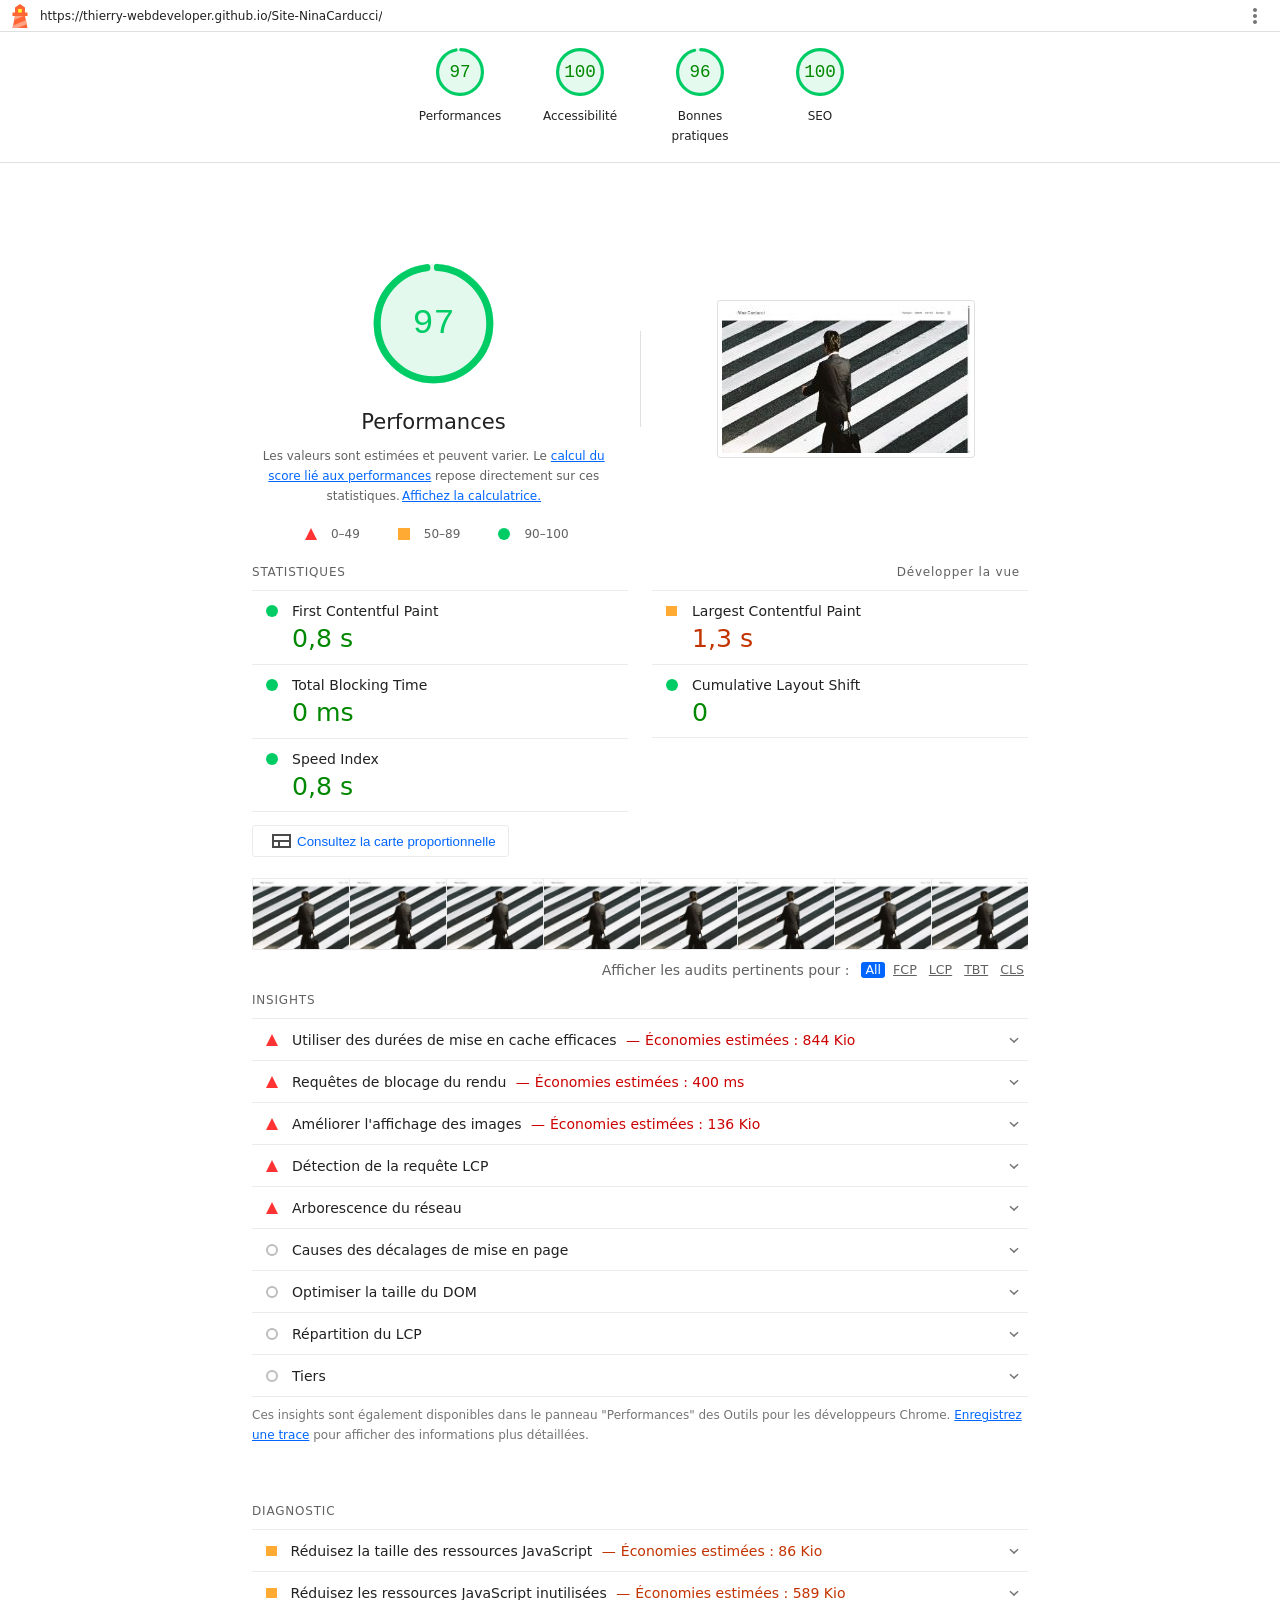
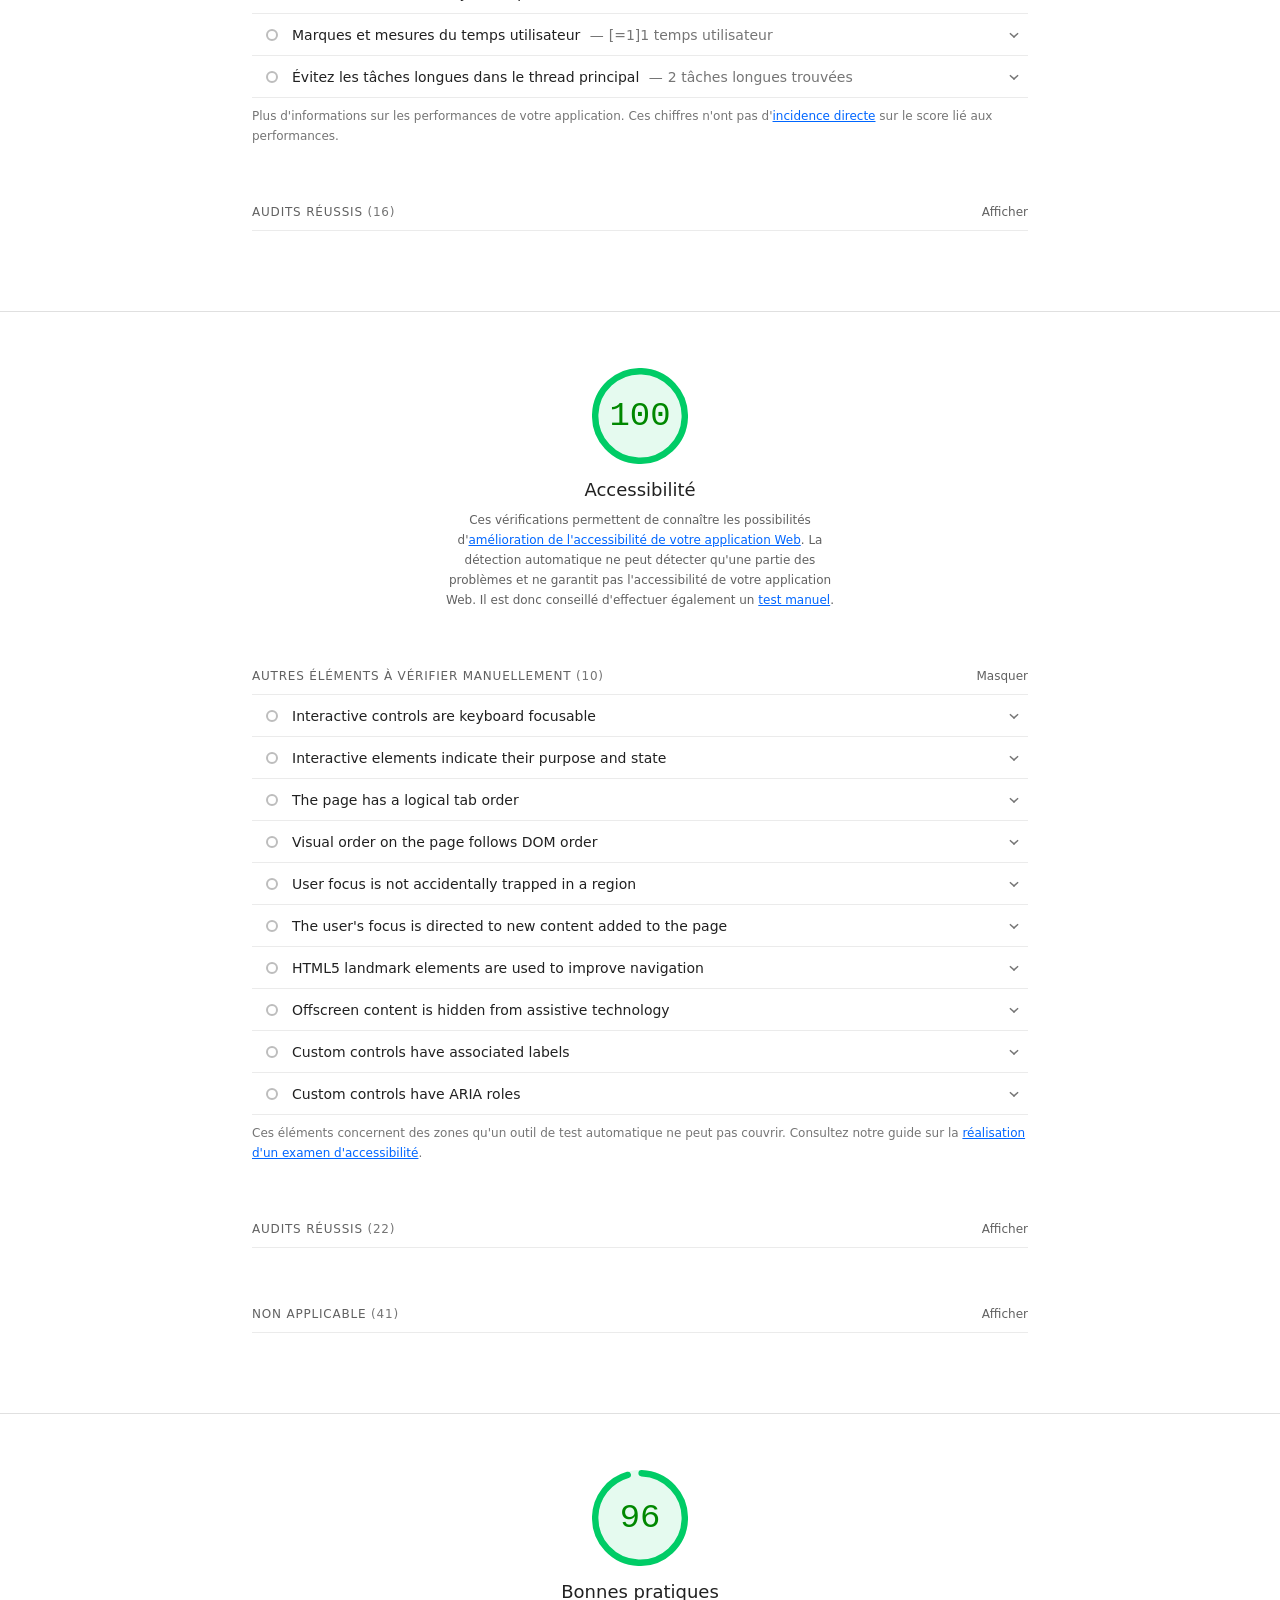
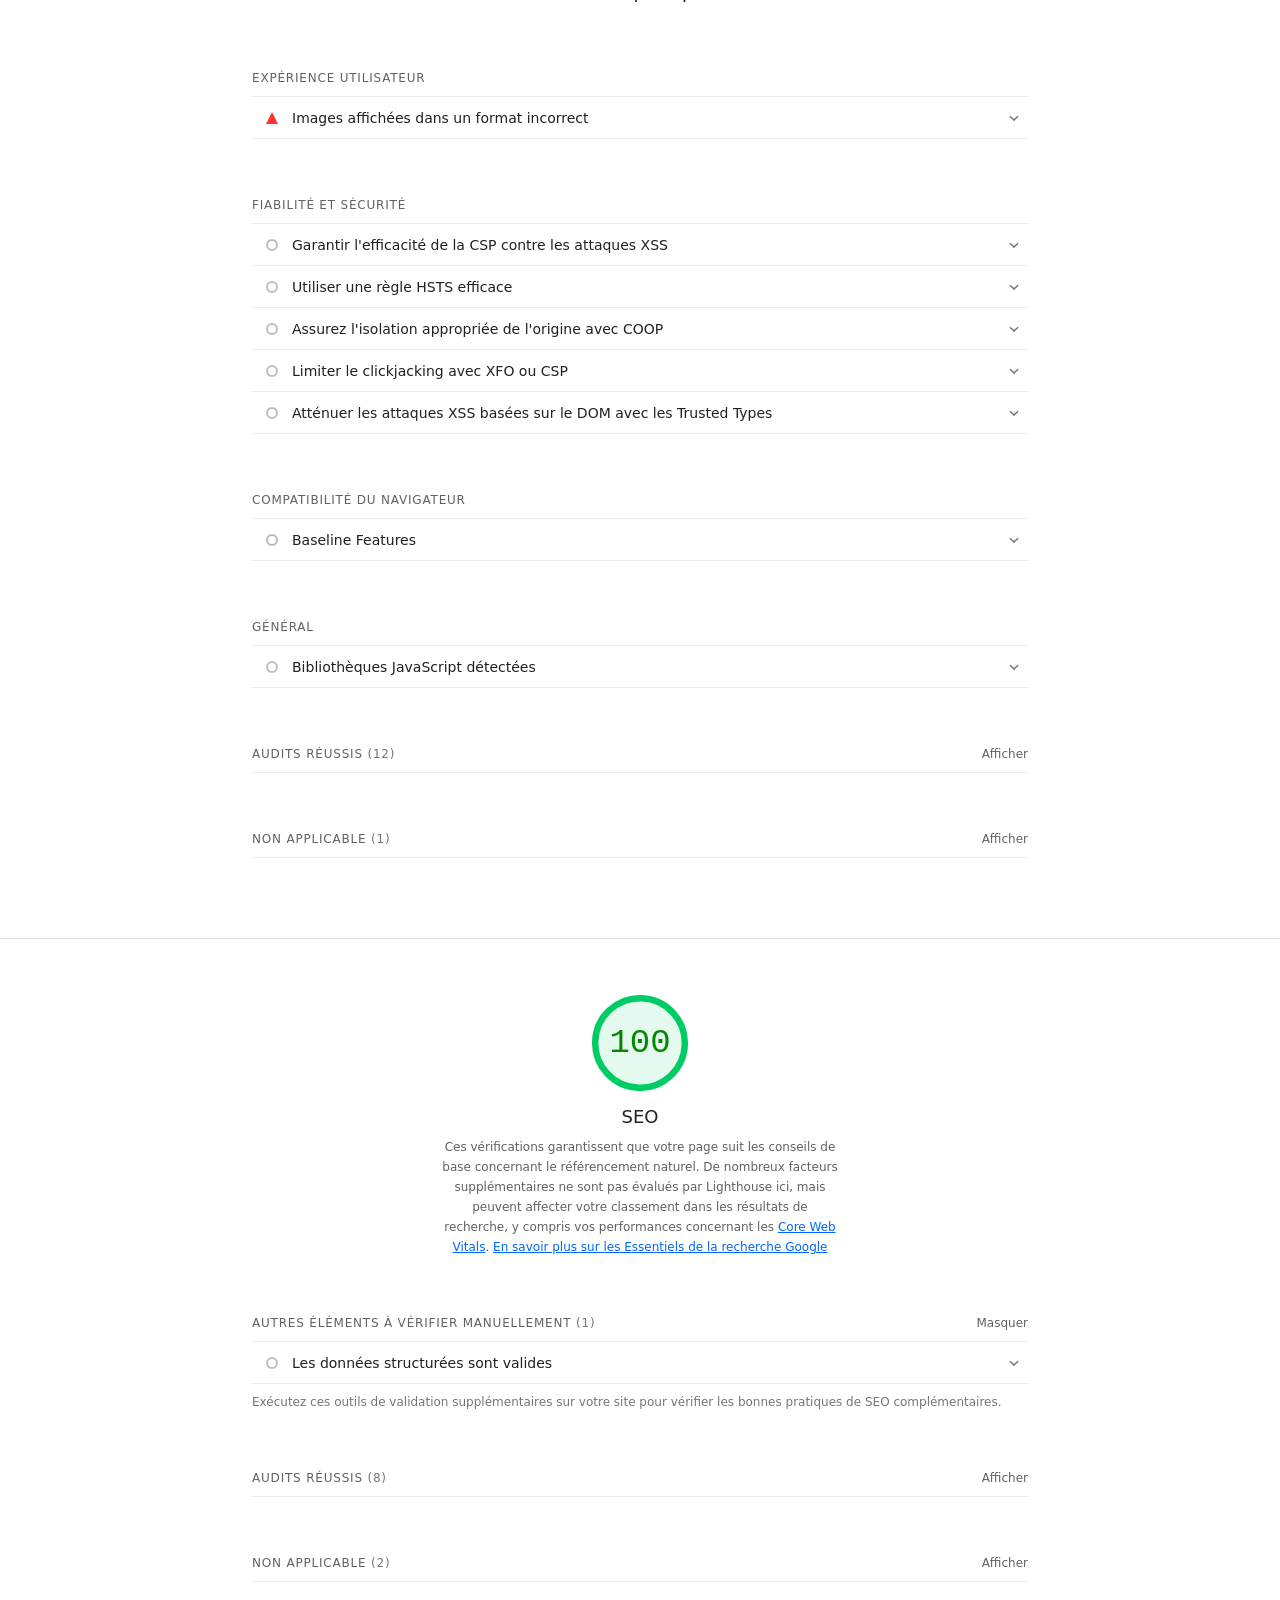
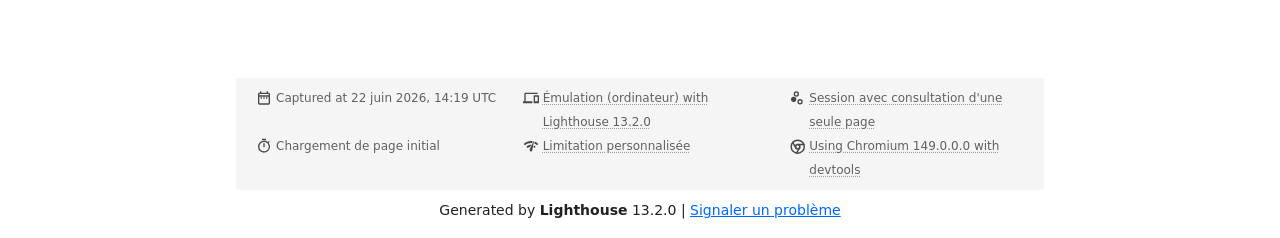
==== commit cd758eb1: "update: audit screenshots Mise à jour des captures d'écran du dossier audit/ Lighthouse : 97/100/96/" ====
--- a/audit/Audit Lighthouse final.html
+++ b/audit/Audit Lighthouse final.html
@@ -17,7 +17,7 @@
 
   <div id="lh-log"></div>
 
-  <script>window.__LIGHTHOUSE_JSON__ = {"lighthouseVersion":"13.2.0","requestedUrl":"https://thierry-webdeveloper.github.io/Site-NinaCarducci/","mainDocumentUrl":"https://thierry-webdeveloper.github.io/Site-NinaCarducci/","finalDisplayedUrl":"https://thierry-webdeveloper.github.io/Site-NinaCarducci/","finalUrl":"https://thierry-webdeveloper.github.io/Site-NinaCarducci/","fetchTime":"2026-06-21T08:01:37.689Z","gatherMode":"navigation","runWarnings":[],"userAgent":"Mozilla/5.0 (Windows NT 10.0; Win64; x64) AppleWebKit/537.36 (KHTML, like Gecko) Chrome/149.0.0.0 Safari/537.36","environment":{"networkUserAgent":"Mozilla/5.0 (Macintosh; Intel Mac OS X 10_15_7) AppleWebKit/537.36 (KHTML, like Gecko) Chrome/149.0.0.0 Safari/537.36","hostUserAgent":"Mozilla/5.0 (Windows NT 10.0; Win64; x64) AppleWebKit/537.36 (KHTML, like Gecko) Chrome/149.0.0.0 Safari/537.36","benchmarkIndex":3361.5,"credits":{"axe-core":"4.11.4"}},"audits":{"is-on-https":{"id":"is-on-https","title":"Requêtes HTTPS","description":"Tous les sites doivent être protégés par le protocole HTTPS, même ceux qui ne traitent pas de données sensibles. Par conséquent, vous devez éviter le [contenu mixte](https://developers.google.com/web/fundamentals/security/prevent-mixed-content/what-is-mixed-content), qui provoque le chargement de certaines ressources sur HTTP bien que la demande initiale soit diffusée via HTTPS. Le protocole HTTPS empêche les intrus de détourner ou d’écouter passivement les communications entre votre appli et les utilisateurs. Il constitue également une condition préalable à l'utilisation de HTTP/2 et de nombreuses nouvelles API de plates-formes Web. [En savoir plus sur le protocole HTTPS](https://developer.chrome.com/docs/lighthouse/pwa/is-on-https/)","score":1,"scoreDisplayMode":"binary","details":{"type":"table","headings":[{"key":"url","valueType":"url","label":"URL non sécurisée"},{"key":"resolution","valueType":"text","label":"Demande de résolution"}],"items":[]}},"redirects-http":{"id":"redirects-http","title":"Trafic HTTP redirigé vers HTTPS","description":"Veillez à rediriger tout le trafic HTTP vers HTTPS afin de proposer des fonctionnalités Web sûres à tous vos utilisateurs. [En savoir plus](https://developer.chrome.com/docs/lighthouse/pwa/redirects-http/)","score":null,"scoreDisplayMode":"notApplicable"},"first-contentful-paint":{"id":"first-contentful-paint","title":"First Contentful Paint","description":"La métrique \"First Contentful Paint\" indique le moment où le premier texte ou la première image sont affichés. [En savoir plus sur cette métrique](https://developer.chrome.com/docs/lighthouse/performance/first-contentful-paint/)","score":0.91,"scoreDisplayMode":"numeric","numericValue":891.5260999999999,"numericUnit":"millisecond","displayValue":"0,9 s","scoringOptions":{"p10":934,"median":1600}},"largest-contentful-paint":{"id":"largest-contentful-paint","title":"Largest Contentful Paint","description":"La métrique \"Largest Contentful Paint\" indique le moment où le texte le plus long ou l'image la plus grande sont affichés. [En savoir plus sur cette métrique](https://developer.chrome.com/docs/lighthouse/performance/lighthouse-largest-contentful-paint/)","score":0.95,"scoreDisplayMode":"numeric","numericValue":996.221,"numericUnit":"millisecond","displayValue":"1,0 s","scoringOptions":{"p10":1200,"median":2400}},"speed-index":{"id":"speed-index","title":"Speed Index","description":"La métrique \"Speed Index\" indique la rapidité avec laquelle le contenu d'une page est disponible. [En savoir plus sur cette métrique](https://developer.chrome.com/docs/lighthouse/performance/speed-index/)","score":0.98,"scoreDisplayMode":"numeric","numericValue":891.5260999999999,"numericUnit":"millisecond","displayValue":"0,9 s","scoringOptions":{"p10":1311,"median":2300}},"screenshot-thumbnails":{"id":"screenshot-thumbnails","title":"Screenshot Thumbnails","description":"This is what the load of your site looked like.","score":1,"scoreDisplayMode":"informative","details":{"type":"filmstrip","scale":3000,"items":[{"timing":375,"timestamp":675187722499,"data":"[data-uri]"},{"timing":750,"timestamp":675188097499,"data":"[data-uri]"},{"timing":1125,"timestamp":675188472499,"data":"[data-uri]"},{"timing":1500,"timestamp":675188847499,"data":"[data-uri]"},{"timing":1875,"timestamp":675189222499,"data":"[data-uri]"},{"timing":2250,"timestamp":675189597499,"data":"[data-uri]"},{"timing":2625,"timestamp":675189972499,"data":"[data-uri]"},{"timing":3000,"timestamp":675190347499,"data":"[data-uri]"}]}},"final-screenshot":{"id":"final-screenshot","title":"Final Screenshot","description":"The last screenshot captured of the pageload.","score":1,"scoreDisplayMode":"informative","details":{"type":"screenshot","timing":1689,"timestamp":675189036086,"data":"[data-uri]"}},"total-blocking-time":{"id":"total-blocking-time","title":"Total Blocking Time","description":"Somme en millisecondes de toutes les périodes entre le FCP et le délai avant interactivité, lorsque la durée de la tâche a dépassé 50 ms. [En savoir plus sur la métrique \"Total Blocking Time\"](https://developer.chrome.com/docs/lighthouse/performance/lighthouse-total-blocking-time/)","score":1,"scoreDisplayMode":"numeric","numericValue":0,"numericUnit":"millisecond","displayValue":"0 ms","scoringOptions":{"p10":150,"median":350}},"max-potential-fid":{"id":"max-potential-fid","title":"Max Potential First Input Delay","description":"Le retard maximal (Maximum Potential First Input Delay) auquel vos utilisateurs peuvent éventuellement être confrontés correspond à la durée de la tâche la plus longue. [En savoir plus sur la métrique \"Maximum Potential First Input Delay\"](https://developer.chrome.com/docs/lighthouse/performance/lighthouse-max-potential-fid/)","score":1,"scoreDisplayMode":"numeric","numericValue":16,"numericUnit":"millisecond","displayValue":"20 ms"},"cumulative-layout-shift":{"id":"cumulative-layout-shift","title":"Cumulative Layout Shift","description":"Cumulative Layout Shift mesure le mouvement des éléments visibles dans la fenêtre d'affichage. [En savoir plus sur cette métrique](https://web.dev/articles/cls)","score":1,"scoreDisplayMode":"numeric","numericValue":0.0002993690545102665,"numericUnit":"unitless","displayValue":"0","scoringOptions":{"p10":0.1,"median":0.25},"details":{"type":"debugdata","items":[{"cumulativeLayoutShiftMainFrame":0.0002993690545102665,"newEngineResult":{"cumulativeLayoutShift":0.0002993690545102665,"cumulativeLayoutShiftMainFrame":0.0002993690545102665},"newEngineResultDiffered":false}]}},"errors-in-console":{"id":"errors-in-console","title":"Aucune erreur de navigateur enregistrée dans la console","description":"Les erreurs enregistrées dans la console indiquent des problèmes non résolus. Ceux-ci peuvent être dus à des requêtes réseau qui ont échoué et à d'autres problèmes du navigateur. [En savoir plus sur ces erreurs dans l'audit de diagnostic de la console](https://developer.chrome.com/docs/lighthouse/best-practices/errors-in-console/)","score":1,"scoreDisplayMode":"binary","details":{"type":"table","headings":[{"key":"sourceLocation","valueType":"source-location","label":"Source"},{"key":"description","valueType":"code","label":"Description"}],"items":[]}},"server-response-time":{"id":"server-response-time","title":"Le temps de réponse initial du serveur était court","description":"Le temps de réponse du serveur pour le document principal doit rester court, car toutes les autres requêtes en dépendent. [En savoir plus sur la métrique \"Time to First Byte\"](https://developer.chrome.com/docs/lighthouse/performance/time-to-first-byte/)","score":1,"scoreDisplayMode":"metricSavings","numericValue":13,"numericUnit":"millisecond","displayValue":"Le document racine a pris 10 ms","metricSavings":{"FCP":0,"LCP":0},"details":{"type":"opportunity","headings":[{"key":"url","valueType":"url","label":"URL"},{"key":"responseTime","valueType":"timespanMs","label":"Temps passé"}],"items":[{"url":"https://thierry-webdeveloper.github.io/Site-NinaCarducci/","responseTime":13}],"overallSavingsMs":0},"guidanceLevel":1},"interactive":{"id":"interactive","title":"Time to Interactive","description":"La métrique Délai avant interactivité correspond au temps nécessaire pour que la page devienne entièrement interactive. [En savoir plus sur cette métrique](https://developer.chrome.com/docs/lighthouse/performance/interactive/)","score":1,"scoreDisplayMode":"numeric","numericValue":996.221,"numericUnit":"millisecond","displayValue":"1,0 s"},"user-timings":{"id":"user-timings","title":"Marques et mesures du temps utilisateur","description":"Envisagez de doter votre appli de l'API User Timing pour mesurer ses performances réelles lors d'expériences utilisateur clés. [En savoir plus sur les marques User Timing](https://developer.chrome.com/docs/lighthouse/performance/user-timings/)","score":1,"scoreDisplayMode":"informative","displayValue":"[=1]1 temps utilisateur","details":{"type":"table","headings":[{"key":"name","valueType":"text","label":"Nom"},{"key":"timingType","valueType":"text","label":"Type"},{"key":"startTime","valueType":"ms","granularity":0.01,"label":"Heure de début"},{"key":"duration","valueType":"ms","granularity":0.01,"label":"Durée"}],"items":[{"name":"__v3","startTime":0,"timingType":"Mark"}]},"guidanceLevel":2},"redirects":{"id":"redirects","title":"Évitez les redirections de page multiples","description":"Les redirections entraînent des retards supplémentaires avant que la page ne puisse être chargée. [Découvrez comment éviter les redirections de page.](https://developer.chrome.com/docs/lighthouse/performance/redirects/)","score":1,"scoreDisplayMode":"metricSavings","numericValue":0,"numericUnit":"millisecond","displayValue":"","metricSavings":{"LCP":0,"FCP":0},"details":{"type":"opportunity","headings":[],"items":[],"overallSavingsMs":0},"guidanceLevel":2},"image-aspect-ratio":{"id":"image-aspect-ratio","title":"Images affichées dans un format incorrect","description":"Les dimensions d'affichage des images doivent correspondre au format naturel. [En savoir plus sur le format de l'image](https://developer.chrome.com/docs/lighthouse/best-practices/image-aspect-ratio/)","score":0,"scoreDisplayMode":"binary","details":{"type":"table","headings":[{"key":"node","valueType":"node","label":""},{"key":"url","valueType":"url","label":"URL"},{"key":"displayedAspectRatio","valueType":"text","label":"Format (image affichée)"},{"key":"actualAspectRatio","valueType":"text","label":"Format (image réelle)"}],"items":[{"url":"https://thierry-webdeveloper.github.io/Site-NinaCarducci/assets/images/slider/ryoji-iwata-wUZjnOv7t0g-unsplash.webp","node":{"type":"node","lhId":"1-18-IMG","path":"1,HTML,1,BODY,1,MAIN,0,SECTION,1,DIV,1,DIV,0,DIV,0,IMG","selector":"div#carouselExampleIndicators > div.carousel-inner > div.carousel-item > img.d-block","boundingRect":{"top":149,"bottom":1037,"left":0,"right":521,"width":521,"height":888},"snippet":"\u003cimg src=\"./assets/images/slider/ryoji-iwata-wUZjnOv7t0g-unsplash.webp\" class=\"d-block w-100\" alt=\"Homme en costume de dos marchant dans une rue\" width=\"1920\" height=\"888\">","nodeLabel":"Homme en costume de dos marchant dans une rue"},"displayedAspectRatio":"521 x 888\n        (0.59)","actualAspectRatio":"1920 x 888\n        (2.16)","doRatiosMatch":false},{"url":"https://thierry-webdeveloper.github.io/Site-NinaCarducci/assets/images/nina.webp","node":{"type":"node","lhId":"1-21-IMG","path":"1,HTML,1,BODY,1,MAIN,1,SECTION,0,DIV,0,IMG","selector":"main > section#about > div.picture > img","boundingRect":{"top":1069,"bottom":1457,"left":78,"right":443,"width":366,"height":388},"snippet":"\u003cimg src=\"./assets/images/nina.webp\" alt=\"Portrait de Nina Carducci, photographe\" width=\"390\" height=\"388\">","nodeLabel":"Portrait de Nina Carducci, photographe"},"displayedAspectRatio":"366 x 388\n        (0.94)","actualAspectRatio":"560 x 558\n        (1.00)","doRatiosMatch":false},{"url":"https://thierry-webdeveloper.github.io/Site-NinaCarducci/assets/images/camera.webp","node":{"type":"node","lhId":"1-32-IMG","path":"1,HTML,1,BODY,1,MAIN,5,SECTION,0,DIV,1,DIV,0,IMG","selector":"section#contact > div.container > div.picture > img","boundingRect":{"top":9014,"bottom":9384,"left":87,"right":434,"width":346,"height":370},"snippet":"\u003cimg src=\"./assets/images/camera.webp\" alt=\"Appareil photo reflex posé sur un fond sombre\" width=\"370\" height=\"370\">","nodeLabel":"Appareil photo reflex posé sur un fond sombre"},"displayedAspectRatio":"346 x 370\n        (0.94)","actualAspectRatio":"450 x 449\n        (1.00)","doRatiosMatch":false}]}},"image-size-responsive":{"id":"image-size-responsive","title":"Images diffusées dans la résolution appropriée","description":"Pour que la clarté de l'image soit optimale, ses dimensions naturelles doivent être proportionnelles à la taille d'affichage et au taux de pixels. [Découvrez comment fournir des images responsives.](https://web.dev/articles/serve-responsive-images)","score":1,"scoreDisplayMode":"binary","details":{"type":"table","headings":[{"key":"node","valueType":"node","label":""},{"key":"url","valueType":"url","label":"URL"},{"key":"displayedSize","valueType":"text","label":"Taille affichée"},{"key":"actualSize","valueType":"text","label":"Taille réelle"},{"key":"expectedSize","valueType":"text","label":"Taille attendue"}],"items":[]}},"deprecations":{"id":"deprecations","title":"La page n'utilise pas d'API obsolètes","description":"Les API obsolètes seront finalement supprimées du navigateur. [En savoir plus sur les API obsolètes](https://developer.chrome.com/docs/lighthouse/best-practices/deprecations/)","score":1,"scoreDisplayMode":"binary","details":{"type":"table","headings":[{"key":"value","valueType":"text","label":"API obsolète/Avertissement"},{"key":"source","valueType":"source-location","label":"Source"}],"items":[]}},"third-party-cookies":{"id":"third-party-cookies","title":"Évite les cookies tiers","description":"Les cookies tiers peuvent être bloqués dans certains contextes. [Découvrez comment vous préparer aux restrictions concernant les cookies tiers.](https://privacysandbox.google.com/cookies/prepare/overview)","score":1,"scoreDisplayMode":"binary","details":{"type":"table","headings":[{"key":"name","valueType":"text","label":"Nom"},{"key":"url","valueType":"url","label":"URL"}],"items":[]}},"mainthread-work-breakdown":{"id":"mainthread-work-breakdown","title":"Réduire le travail du thread principal","description":"Envisagez de réduire le temps consacré à l'analyse, la compilation et l'exécution de JavaScript. La livraison de charges utiles JavaScript plus petites peut vous aider. [Découvrez comment réduire le travail du thread principal.](https://developer.chrome.com/docs/lighthouse/performance/mainthread-work-breakdown/)","score":1,"scoreDisplayMode":"metricSavings","numericValue":468.25000000000057,"numericUnit":"millisecond","displayValue":"0,5 s","metricSavings":{"TBT":0},"details":{"type":"table","headings":[{"key":"groupLabel","valueType":"text","label":"Catégorie"},{"key":"duration","valueType":"ms","granularity":1,"label":"Temps passé"}],"items":[{"group":"other","groupLabel":"Other","duration":151.72600000000014},{"group":"scriptParseCompile","groupLabel":"Script Parsing & Compilation","duration":116.54900000000004},{"group":"scriptEvaluation","groupLabel":"Script Evaluation","duration":98.92500000000037},{"group":"styleLayout","groupLabel":"Style & Layout","duration":69.78300000000003},{"group":"parseHTML","groupLabel":"Parse HTML & CSS","duration":18.212999999999994},{"group":"paintCompositeRender","groupLabel":"Rendering","duration":7.003000000000018},{"group":"garbageCollection","groupLabel":"Garbage Collection","duration":6.0509999999999975}],"sortedBy":["duration"]},"guidanceLevel":1},"bootup-time":{"id":"bootup-time","title":"Délai d'exécution de JavaScript","description":"Envisagez de réduire le temps consacré à l'analyse, la compilation et l'exécution de JavaScript. La livraison de charges utiles JavaScript plus petites peut vous aider. [Découvrez comment réduire le temps d'exécution de JavaScript.](https://developer.chrome.com/docs/lighthouse/performance/bootup-time/)","score":1,"scoreDisplayMode":"metricSavings","numericValue":163.88200000000012,"numericUnit":"millisecond","displayValue":"0,2 s","metricSavings":{"TBT":0},"details":{"type":"table","headings":[{"key":"url","valueType":"url","label":"URL"},{"key":"total","granularity":1,"valueType":"ms","label":"Temps CPU total"},{"key":"scripting","granularity":1,"valueType":"ms","label":"Évaluation des scripts"},{"key":"scriptParseCompile","granularity":1,"valueType":"ms","label":"Analyse des scripts"}],"items":[{"url":"https://thierry-webdeveloper.github.io/Site-NinaCarducci/","total":195.5060000000001,"scripting":37.91800000000009,"scriptParseCompile":54.318000000000026},{"url":"Unattributable","total":127.44300000000044,"scripting":4.630999999999998,"scriptParseCompile":0},{"url":"chrome-extension://aapbdbdomjkkjkaonfhkkikfgjllcleb/bubble_compiled.js","total":67.928,"scripting":13.133,"scriptParseCompile":53.882}],"summary":{"wastedMs":163.88200000000012},"sortedBy":["total"]},"guidanceLevel":1},"diagnostics":{"id":"diagnostics","title":"Diagnostics","description":"Collection of useful page vitals.","score":1,"scoreDisplayMode":"informative","details":{"type":"debugdata","items":[{"numRequests":22,"numScripts":4,"numStylesheets":3,"numFonts":4,"numTasks":1120,"numTasksOver10ms":6,"numTasksOver25ms":4,"numTasksOver50ms":3,"numTasksOver100ms":0,"numTasksOver500ms":0,"rtt":0.18249999999999997,"throughput":5272091.177845429,"maxRtt":8.538000000000002,"maxServerLatency":156.221,"totalByteWeight":999860,"totalTaskTime":468.2499999999987,"mainDocumentTransferSize":4770}]}},"network-requests":{"id":"network-requests","title":"Network Requests","description":"Lists the network requests that were made during page load.","score":1,"scoreDisplayMode":"informative","details":{"type":"table","headings":[{"key":"url","valueType":"url","label":"URL"},{"key":"protocol","valueType":"text","label":"Protocol"},{"key":"networkRequestTime","valueType":"ms","granularity":1,"label":"Network Request Time"},{"key":"networkEndTime","valueType":"ms","granularity":1,"label":"Network End Time"},{"key":"transferSize","valueType":"bytes","displayUnit":"kb","granularity":1,"label":"Transfer Size"},{"key":"resourceSize","valueType":"bytes","displayUnit":"kb","granularity":1,"label":"Resource Size"},{"key":"statusCode","valueType":"text","label":"Status Code"},{"key":"mimeType","valueType":"text","label":"MIME Type"},{"key":"resourceType","valueType":"text","label":"Resource Type"}],"items":[{"url":"https://thierry-webdeveloper.github.io/Site-NinaCarducci/","sessionTargetType":"page","protocol":"h2","rendererStartTime":0,"networkRequestTime":1.2009999752044678,"networkEndTime":17.384999990463257,"finished":true,"transferSize":4770,"resourceSize":16072,"statusCode":200,"mimeType":"text/html","resourceType":"Document","priority":"VeryHigh","experimentalFromMainFrame":true,"entity":"GitHub"},{"url":"https://thierry-webdeveloper.github.io/Site-NinaCarducci/assets/bootstrap/bootstrap.min.css","sessionTargetType":"page","protocol":"h2","rendererStartTime":65.06900000572205,"networkRequestTime":78.69500005245209,"networkEndTime":116.6599999666214,"finished":true,"transferSize":24920,"resourceSize":163873,"statusCode":200,"mimeType":"text/css","resourceType":"Stylesheet","priority":"VeryHigh","experimentalFromMainFrame":true,"entity":"GitHub"},{"url":"https://thierry-webdeveloper.github.io/Site-NinaCarducci/assets/bootstrap/bootstrap.bundle.min.js","sessionTargetType":"page","protocol":"h2","rendererStartTime":65.47499990463257,"networkRequestTime":82.87999999523163,"networkEndTime":146.11600005626678,"finished":true,"transferSize":23752,"resourceSize":78129,"statusCode":200,"mimeType":"application/javascript","resourceType":"Script","priority":"Low","experimentalFromMainFrame":true,"entity":"GitHub"},{"url":"https://thierry-webdeveloper.github.io/Site-NinaCarducci/assets/style.css","sessionTargetType":"page","protocol":"h2","rendererStartTime":65.62399995326996,"networkRequestTime":83.11499989032745,"networkEndTime":125.40899991989136,"finished":true,"transferSize":1936,"resourceSize":5181,"statusCode":200,"mimeType":"text/css","resourceType":"Stylesheet","priority":"VeryHigh","experimentalFromMainFrame":true,"entity":"GitHub"},{"url":"https://fonts.googleapis.com/css2?family=Inter&family=Spectral:ital,wght@0,400;1,300;1,400;1,800&display=swap","sessionTargetType":"page","protocol":"h2","rendererStartTime":65.91699993610382,"networkRequestTime":83.31599998474121,"networkEndTime":127.0569999217987,"finished":true,"transferSize":1036,"resourceSize":10256,"statusCode":200,"mimeType":"text/css","resourceType":"Stylesheet","priority":"VeryHigh","experimentalFromMainFrame":true,"entity":"Google Fonts"},{"url":"https://code.jquery.com/jquery-3.4.1.min.js","sessionTargetType":"page","protocol":"h2","rendererStartTime":66.01499998569489,"networkRequestTime":83.53600001335144,"networkEndTime":140.49899995326996,"finished":true,"transferSize":31004,"resourceSize":88145,"statusCode":200,"mimeType":"application/javascript","resourceType":"Script","priority":"High","experimentalFromMainFrame":true,"entity":"jQuery CDN"},{"url":"https://thierry-webdeveloper.github.io/Site-NinaCarducci/assets/maugallery.js","sessionTargetType":"page","protocol":"h2","rendererStartTime":66.08000004291534,"networkRequestTime":195.60600006580353,"networkEndTime":483.7079999446869,"finished":true,"transferSize":2475,"resourceSize":8594,"statusCode":200,"mimeType":"application/javascript","resourceType":"Script","priority":"Low","experimentalFromMainFrame":true,"entity":"GitHub"},{"url":"https://thierry-webdeveloper.github.io/Site-NinaCarducci/assets/scripts.js","sessionTargetType":"page","protocol":"h2","rendererStartTime":66.12600004673004,"networkRequestTime":467.0039999485016,"networkEndTime":1364.4990000724792,"finished":true,"transferSize":685,"resourceSize":315,"statusCode":200,"mimeType":"application/javascript","resourceType":"Script","priority":"Low","experimentalFromMainFrame":true,"entity":"GitHub"},{"url":"https://thierry-webdeveloper.github.io/Site-NinaCarducci/assets/images/instagram.png","sessionTargetType":"page","protocol":"h2","rendererStartTime":66.18999993801117,"networkRequestTime":252.26600003242493,"networkEndTime":466.9170000553131,"finished":true,"transferSize":1177,"resourceSize":721,"statusCode":200,"mimeType":"image/png","resourceType":"Image","priority":"High","experimentalFromMainFrame":true,"entity":"GitHub"},{"url":"https://thierry-webdeveloper.github.io/Site-NinaCarducci/assets/images/slider/ryoji-iwata-wUZjnOv7t0g-unsplash.webp","sessionTargetType":"page","protocol":"h2","rendererStartTime":66.2480000257492,"networkRequestTime":84.10199999809265,"networkEndTime":466.7150000333786,"finished":true,"transferSize":256142,"resourceSize":255406,"statusCode":200,"mimeType":"image/webp","resourceType":"Image","priority":"High","experimentalFromMainFrame":true,"entity":"GitHub"},{"url":"https://thierry-webdeveloper.github.io/Site-NinaCarducci/assets/images/slider/nicholas-green-nPz8akkUmDI-unsplash.webp","sessionTargetType":"page","protocol":"h2","rendererStartTime":66.32500004768372,"networkRequestTime":84.89699995517731,"networkEndTime":514.720999956131,"finished":true,"transferSize":124362,"resourceSize":123774,"statusCode":200,"mimeType":"image/webp","resourceType":"Image","priority":"Medium","experimentalFromMainFrame":true,"entity":"GitHub"},{"url":"https://thierry-webdeveloper.github.io/Site-NinaCarducci/assets/images/slider/edward-cisneros-3_h6-1NPDGw-unsplash.webp","sessionTargetType":"page","protocol":"h2","rendererStartTime":66.37399995326996,"networkRequestTime":194.17799997329712,"networkEndTime":1547.3719999790192,"finished":true,"transferSize":290334,"resourceSize":289556,"statusCode":200,"mimeType":"image/webp","resourceType":"Image","priority":"Medium","experimentalFromMainFrame":true,"entity":"GitHub"},{"url":"https://thierry-webdeveloper.github.io/Site-NinaCarducci/assets/images/nina.webp","sessionTargetType":"page","protocol":"h2","rendererStartTime":66.41999995708466,"networkRequestTime":194.78299987316132,"networkEndTime":1364.2429999113083,"finished":true,"transferSize":43219,"resourceSize":42722,"statusCode":200,"mimeType":"image/webp","resourceType":"Image","priority":"Medium","experimentalFromMainFrame":true,"entity":"GitHub"},{"url":"https://thierry-webdeveloper.github.io/Site-NinaCarducci/assets/images/camera.webp","sessionTargetType":"page","protocol":"h2","rendererStartTime":66.46399998664856,"networkRequestTime":195.13899993896484,"networkEndTime":483.45899999141693,"finished":true,"transferSize":15558,"resourceSize":15082,"statusCode":200,"mimeType":"image/webp","resourceType":"Image","priority":"Medium","experimentalFromMainFrame":true,"entity":"GitHub"},{"url":"data:image/svg+xml,%3csvg xmlns='http://www.w3.org/2000/svg' viewBox='0 0 16 16' fill='%23fff'%3e%3…","sessionTargetType":"page","protocol":"data","rendererStartTime":202.96000003814697,"networkRequestTime":202.96000003814697,"networkEndTime":203.05299997329712,"finished":true,"transferSize":0,"resourceSize":207,"statusCode":200,"mimeType":"image/svg+xml","resourceType":"Image","priority":"Low","experimentalFromMainFrame":true},{"url":"data:image/svg+xml,%3csvg xmlns='http://www.w3.org/2000/svg' viewBox='0 0 16 16' fill='%23fff'%3e%3…","sessionTargetType":"page","protocol":"data","rendererStartTime":203.760999917984,"networkRequestTime":203.760999917984,"networkEndTime":203.83200001716614,"finished":true,"transferSize":0,"resourceSize":208,"statusCode":200,"mimeType":"image/svg+xml","resourceType":"Image","priority":"Low","experimentalFromMainFrame":true},{"url":"https://fonts.gstatic.com/s/inter/v20/UcCO3FwrK3iLTeHuS_nVMrMxCp50SjIw2boKoduKmMEVuLyfAZ9hiJ-Ek-_EeA.woff2","sessionTargetType":"page","protocol":"h2","rendererStartTime":204.26199996471405,"networkRequestTime":257.27300000190735,"networkEndTime":282.89099991321564,"finished":true,"transferSize":23931,"resourceSize":23804,"statusCode":200,"mimeType":"font/woff2","resourceType":"Font","priority":"VeryHigh","experimentalFromMainFrame":true,"entity":"Google Fonts"},{"url":"https://fonts.gstatic.com/s/spectral/v15/rnCu-xNNww_2s0amA9M8qt3AWfSFXVAKArc.woff2","sessionTargetType":"page","protocol":"h2","rendererStartTime":204.45700001716614,"networkRequestTime":259.11099994182587,"networkEndTime":289.789999961853,"finished":true,"transferSize":15093,"resourceSize":14976,"statusCode":200,"mimeType":"font/woff2","resourceType":"Font","priority":"VeryHigh","experimentalFromMainFrame":true,"entity":"Google Fonts"},{"url":"https://fonts.gstatic.com/s/spectral/v15/rnCu-xNNww_2s0amA9M8qtHEWfSFXVAKArc.woff2","sessionTargetType":"page","protocol":"h2","rendererStartTime":204.51399993896484,"networkRequestTime":259.8730000257492,"networkEndTime":290.04500007629395,"finished":true,"transferSize":15841,"resourceSize":15724,"statusCode":200,"mimeType":"font/woff2","resourceType":"Font","priority":"VeryHigh","experimentalFromMainFrame":true,"entity":"Google Fonts"},{"url":"https://fonts.gstatic.com/s/spectral/v15/rnCr-xNNww_2s0amA9M5knjsS_ul.woff2","sessionTargetType":"page","protocol":"h2","rendererStartTime":204.56200003623962,"networkRequestTime":260.57799994945526,"networkEndTime":291.1690000295639,"finished":true,"transferSize":14146,"resourceSize":14028,"statusCode":200,"mimeType":"font/woff2","resourceType":"Font","priority":"VeryHigh","experimentalFromMainFrame":true,"entity":"Google Fonts"},{"url":"https://thierry-webdeveloper.github.io/Site-NinaCarducci/assets/images/gallery/concerts/aaron-paul-wnX-fXzB6Cw-unsplash.webp","sessionTargetType":"page","protocol":"h2","rendererStartTime":1383.2649999856949,"networkRequestTime":1384.7720000743866,"networkEndTime":1617.3969999551773,"finished":true,"transferSize":106202,"resourceSize":105632,"statusCode":200,"mimeType":"image/webp","resourceType":"Image","priority":"Low","experimentalFromMainFrame":true,"entity":"GitHub"},{"url":"https://thierry-webdeveloper.github.io/Site-NinaCarducci/assets/images/favicon.png","sessionTargetType":"page","protocol":"h2","rendererStartTime":1637.892000079155,"networkRequestTime":1640.5,"networkEndTime":1655.9780000448227,"finished":true,"transferSize":3277,"resourceSize":2814,"statusCode":200,"mimeType":"image/png","resourceType":"Other","priority":"High","experimentalFromMainFrame":true,"entity":"GitHub"}],"debugData":{"type":"debugdata","networkStartTimeTs":675187348401,"initiators":[{"type":"parser","url":"https://thierry-webdeveloper.github.io/Site-NinaCarducci/","lineNumber":85,"columnNumber":71},{"type":"parser","url":"https://thierry-webdeveloper.github.io/Site-NinaCarducci/","lineNumber":86,"columnNumber":67},{"type":"parser","url":"https://thierry-webdeveloper.github.io/Site-NinaCarducci/","lineNumber":88,"columnNumber":55},{"type":"parser","url":"https://thierry-webdeveloper.github.io/Site-NinaCarducci/","lineNumber":95,"columnNumber":6},{"type":"parser","url":"https://thierry-webdeveloper.github.io/Site-NinaCarducci/","lineNumber":101,"columnNumber":5},{"type":"parser","url":"https://thierry-webdeveloper.github.io/Site-NinaCarducci/","lineNumber":102,"columnNumber":47},{"type":"parser","url":"https://thierry-webdeveloper.github.io/Site-NinaCarducci/","lineNumber":103,"columnNumber":44},{"type":"parser","url":"https://thierry-webdeveloper.github.io/Site-NinaCarducci/","lineNumber":130,"columnNumber":14},{"type":"parser","url":"https://thierry-webdeveloper.github.io/Site-NinaCarducci/","lineNumber":173,"columnNumber":16},{"type":"parser","url":"https://thierry-webdeveloper.github.io/Site-NinaCarducci/","lineNumber":182,"columnNumber":16},{"type":"parser","url":"https://thierry-webdeveloper.github.io/Site-NinaCarducci/","lineNumber":191,"columnNumber":16},{"type":"parser","url":"https://thierry-webdeveloper.github.io/Site-NinaCarducci/","lineNumber":221,"columnNumber":12},{"type":"parser","url":"https://thierry-webdeveloper.github.io/Site-NinaCarducci/","lineNumber":415,"columnNumber":14},{"type":"parser","url":"https://thierry-webdeveloper.github.io/Site-NinaCarducci/assets/bootstrap/bootstrap.min.css"},{"type":"parser","url":"https://thierry-webdeveloper.github.io/Site-NinaCarducci/assets/bootstrap/bootstrap.min.css"},{"type":"parser","url":"https://fonts.googleapis.com/css2?family=Inter&family=Spectral:ital,wght@0,400;1,300;1,400;1,800&display=swap"},{"type":"parser","url":"https://fonts.googleapis.com/css2?family=Inter&family=Spectral:ital,wght@0,400;1,300;1,400;1,800&display=swap"},{"type":"parser","url":"https://fonts.googleapis.com/css2?family=Inter&family=Spectral:ital,wght@0,400;1,300;1,400;1,800&display=swap"},{"type":"parser","url":"https://fonts.googleapis.com/css2?family=Inter&family=Spectral:ital,wght@0,400;1,300;1,400;1,800&display=swap"},{"type":"parser","url":"https://thierry-webdeveloper.github.io/Site-NinaCarducci/","lineNumber":425,"columnNumber":1}]}}},"network-rtt":{"id":"network-rtt","title":"Délai aller-retour réseau","description":"Les délais aller-retour (DAR) du réseau ont un impact important sur les performances. Si le DAR par rapport à un point d'origine est élevé, cela signifie que les performances des serveurs proches de l'utilisateur peuvent sans doute être améliorées. [En savoir plus sur le délai aller-retour](https://hpbn.co/primer-on-latency-and-bandwidth/)","score":1,"scoreDisplayMode":"informative","numericValue":8.538000000000002,"numericUnit":"millisecond","displayValue":"10 ms","details":{"type":"table","headings":[{"key":"origin","valueType":"text","label":"URL"},{"key":"rtt","valueType":"ms","granularity":1,"label":"Temps passé"}],"items":[{"origin":"https://code.jquery.com","rtt":8.538000000000002},{"origin":"https://fonts.googleapis.com","rtt":0.9670999999999998},{"origin":"https://fonts.gstatic.com","rtt":0.4895999999999999},{"origin":"https://thierry-webdeveloper.github.io","rtt":0.18249999999999997}],"sortedBy":["rtt"]}},"network-server-latency":{"id":"network-server-latency","title":"Latences du backend serveur","description":"La latence du serveur peut avoir une incidence sur les performances Web. Si la latence serveur d'une origine est élevée, cela signifie que le serveur est en surcharge ou que ses performances backend sont médiocres. [En savoir plus sur le temps de réponse du serveur](https://hpbn.co/primer-on-web-performance/#analyzing-the-resource-waterfall)","score":1,"scoreDisplayMode":"informative","numericValue":156.221,"numericUnit":"millisecond","displayValue":"160 ms","details":{"type":"table","headings":[{"key":"origin","valueType":"text","label":"URL"},{"key":"serverResponseTime","valueType":"ms","granularity":1,"label":"Temps passé"}],"items":[{"origin":"https://thierry-webdeveloper.github.io","serverResponseTime":156.221},{"origin":"https://fonts.googleapis.com","serverResponseTime":28.034900000000004},{"origin":"https://fonts.gstatic.com","serverResponseTime":23.380900000000004},{"origin":"https://code.jquery.com","serverResponseTime":0}],"sortedBy":["serverResponseTime"]}},"main-thread-tasks":{"id":"main-thread-tasks","title":"Tasks","description":"Lists the toplevel main thread tasks that executed during page load.","score":1,"scoreDisplayMode":"informative","details":{"type":"table","headings":[{"key":"startTime","valueType":"ms","granularity":1,"label":"Start Time"},{"key":"duration","valueType":"ms","granularity":1,"label":"End Time"}],"items":[{"duration":10.754,"startTime":20.049},{"duration":31.773,"startTime":31.155},{"duration":9.487,"startTime":62.948},{"duration":95.97,"startTime":72.853},{"duration":5.313,"startTime":182.603},{"duration":7.263,"startTime":192.593},{"duration":56.409,"startTime":199.862},{"duration":8.82,"startTime":289.266},{"duration":7.045,"startTime":300.739},{"duration":17.358,"startTime":1075.879},{"duration":9.059,"startTime":1372.531},{"duration":6.167,"startTime":1549.145},{"duration":65.835,"startTime":1555.514},{"duration":5.297,"startTime":1625.229}]}},"metrics":{"id":"metrics","title":"Metrics","description":"Collects all available metrics.","score":1,"scoreDisplayMode":"informative","numericValue":996,"numericUnit":"millisecond","details":{"type":"debugdata","items":[{"firstContentfulPaint":892,"largestContentfulPaint":996,"interactive":996,"speedIndex":892,"totalBlockingTime":0,"maxPotentialFID":16,"cumulativeLayoutShift":0.0002993690545102665,"cumulativeLayoutShiftMainFrame":0.0002993690545102665,"lcpLoadDelay":316,"lcpLoadDuration":911,"timeToFirstByte":316,"observedTimeOrigin":0,"observedTimeOriginTs":675187347499,"observedNavigationStart":0,"observedNavigationStartTs":675187347499,"observedFirstPaint":295,"observedFirstPaintTs":675187642041,"observedFirstContentfulPaint":295,"observedFirstContentfulPaintTs":675187642041,"observedFirstContentfulPaintAllFrames":295,"observedFirstContentfulPaintAllFramesTs":675187642041,"observedLargestContentfulPaint":511,"observedLargestContentfulPaintTs":675187858721,"observedLargestContentfulPaintAllFrames":511,"observedLargestContentfulPaintAllFramesTs":675187858721,"observedTraceEnd":3997,"observedTraceEndTs":675191344810,"observedLoad":1635,"observedLoadTs":675188982160,"observedDomContentLoaded":1370,"observedDomContentLoadedTs":675188717681,"observedCumulativeLayoutShift":0.0002993690545102665,"observedCumulativeLayoutShiftMainFrame":0.0002993690545102665,"observedFirstVisualChange":293,"observedFirstVisualChangeTs":675187640499,"observedLastVisualChange":1397,"observedLastVisualChangeTs":675188744499,"observedSpeedIndex":518,"observedSpeedIndexTs":675187865934},{"lcpInvalidated":false}]}},"resource-summary":{"id":"resource-summary","title":"Resources Summary","description":"Aggregates all network requests and groups them by type","score":1,"scoreDisplayMode":"informative","details":{"type":"table","headings":[{"key":"label","valueType":"text","label":"Type de ressource"},{"key":"requestCount","valueType":"numeric","label":"Requêtes"},{"key":"transferSize","valueType":"bytes","label":"Taille de transfert"}],"items":[{"resourceType":"total","label":"Total","requestCount":20,"transferSize":999860},{"resourceType":"image","label":"Image","requestCount":7,"transferSize":836994},{"resourceType":"font","label":"Police de caractères","requestCount":4,"transferSize":69011},{"resourceType":"script","label":"Script","requestCount":4,"transferSize":57916},{"resourceType":"stylesheet","label":"Feuille de style","requestCount":3,"transferSize":27892},{"resourceType":"document","label":"Document","requestCount":1,"transferSize":4770},{"resourceType":"other","label":"Autre","requestCount":1,"transferSize":3277},{"resourceType":"media","label":"Contenu multimédia","requestCount":0,"transferSize":0},{"resourceType":"third-party","label":"Tiers","requestCount":20,"transferSize":999860}]}},"layout-shifts":{"id":"layout-shifts","title":"Éviter les changements de mise en page importants","description":"Voici les décalages de mise en page les plus importants observés sur la page. Chaque élément du tableau représente un unique décalage de mise en page et montre l'élément qui a été le plus décalé. Des causes possibles du décalage de mise en page se trouvent sous chaque élément. Il est possible que certains de ces décalages de mise en page ne soient pas inclus dans la valeur de la métrique CLS en raison du [fenêtrage](https://web.dev/articles/cls#what_is_cls). [Découvrez comment améliorer le CLS.](https://web.dev/articles/optimize-cls)","score":1,"scoreDisplayMode":"informative","displayValue":"1 décalage de mise en page trouvé","metricSavings":{"CLS":0},"details":{"type":"table","headings":[{"key":"node","valueType":"node","subItemsHeading":{"key":"extra"},"label":"Élément"},{"key":"score","valueType":"numeric","subItemsHeading":{"key":"cause","valueType":"text"},"granularity":0.001,"label":"Score de décalage de mise en page"}],"items":[{"node":{"type":"node","lhId":"page-4-A","path":"1,HTML,1,BODY,0,HEADER,1,A","selector":"body > header.top-header > a.name","boundingRect":{"top":30,"bottom":69,"left":174,"right":347,"width":173,"height":39},"snippet":"\u003ca href=\"#\" class=\"name\" aria-label=\"Nina Carducci — retour en haut de page\">","nodeLabel":"Nina Carducci"},"score":0.0002993690545102665,"subItems":{"type":"subitems","items":[{"extra":{"type":"url","value":"https://fonts.gstatic.com/s/inter/v20/UcCO3FwrK3iLTeHuS_nVMrMxCp50SjIw2boKoduKmMEVuLyfAZ9hiJ-Ek-_EeA.woff2"},"cause":"Police Web chargée"}]}}]},"guidanceLevel":2},"long-tasks":{"id":"long-tasks","title":"Évitez les tâches longues dans le thread principal","description":"Indique les tâches les plus longues du thread principal, ce qui est utile pour identifier celles qui entraînent le plus de retard. [Découvrez comment éviter les longues tâches du thread principal.](https://web.dev/articles/optimize-long-tasks)","score":1,"scoreDisplayMode":"informative","displayValue":"2 tâches longues trouvées","metricSavings":{"TBT":0},"details":{"type":"table","headings":[{"key":"url","valueType":"url","label":"URL"},{"key":"startTime","valueType":"ms","granularity":1,"label":"Heure de début"},{"key":"duration","valueType":"ms","granularity":1,"label":"Durée"}],"items":[{"url":"https://thierry-webdeveloper.github.io/Site-NinaCarducci/","duration":96,"startTime":399.221},{"url":"chrome-extension://aapbdbdomjkkjkaonfhkkikfgjllcleb/bubble_compiled.js","duration":66,"startTime":540.221}],"sortedBy":["duration"],"skipSumming":["startTime"],"debugData":{"type":"debugdata","urls":["https://thierry-webdeveloper.github.io/Site-NinaCarducci/","chrome-extension://aapbdbdomjkkjkaonfhkkikfgjllcleb/bubble_compiled.js"],"tasks":[{"urlIndex":0,"startTime":399.2,"duration":96,"other":96,"parseHTML":0},{"urlIndex":1,"startTime":540.2,"duration":66,"other":66,"scriptEvaluation":0}]}},"guidanceLevel":1},"non-composited-animations":{"id":"non-composited-animations","title":"Éviter les animations non composées","description":"Les animations non composées peuvent être lentes et augmenter le CLS. [Découvrez comment éviter les animations non composées.](https://developer.chrome.com/docs/lighthouse/performance/non-composited-animations/)","score":null,"scoreDisplayMode":"notApplicable","metricSavings":{"CLS":0},"details":{"type":"table","headings":[{"key":"node","valueType":"node","subItemsHeading":{"key":"failureReason","valueType":"text"},"label":"Élément"}],"items":[]},"guidanceLevel":2},"unsized-images":{"id":"unsized-images","title":"Les éléments d'image possèdent une `width` et une `height` explicites","description":"Indiquez une largeur et une hauteur explicites sur les éléments d'image afin de réduire les décalages de mise en page et d'améliorer le CLS. [Découvrez comment définir les dimensions de l'image.](https://web.dev/articles/optimize-cls#images_without_dimensions)","score":1,"scoreDisplayMode":"metricSavings","metricSavings":{"CLS":0},"details":{"type":"table","headings":[{"key":"node","valueType":"node","label":""},{"key":"url","valueType":"url","label":"URL"}],"items":[]},"guidanceLevel":4},"valid-source-maps":{"id":"valid-source-maps","title":"La page contient des mappages source valides","description":"Les mappages source traduisent le code minimisé pour obtenir le code source d'origine. Ce processus aide les développeurs à effectuer le débogage en phase de production. De plus, Lighthouse est en mesure de fournir d'autres renseignements. Envisagez de déployer des mappages source pour profiter de ces avantages. [En savoir plus sur les mappages source](https://developer.chrome.com/docs/devtools/javascript/source-maps/)","score":1,"scoreDisplayMode":"binary","details":{"type":"table","headings":[{"key":"scriptUrl","valueType":"url","subItemsHeading":{"key":"error"},"label":"URL"},{"key":"sourceMapUrl","valueType":"url","label":"URL de mappage du code source"}],"items":[{"scriptUrl":"chrome-extension://gighmmpiobklfepjocnamgkkbiglidom/polyfill.js","sourceMapUrl":"chrome-extension://gighmmpiobklfepjocnamgkkbiglidom/polyfill.js.map","subItems":{"type":"subitems","items":[{"error":"Error: Failed fetching source map (null)"}]}},{"scriptUrl":"chrome-extension://gighmmpiobklfepjocnamgkkbiglidom/polyfill.js","sourceMapUrl":"chrome-extension://gighmmpiobklfepjocnamgkkbiglidom/polyfill.js.map","subItems":{"type":"subitems","items":[{"error":"Error: Failed fetching source map (null)"}]}},{"scriptUrl":"chrome-extension://gighmmpiobklfepjocnamgkkbiglidom/globals-front.js","sourceMapUrl":"chrome-extension://gighmmpiobklfepjocnamgkkbiglidom/globals-front.js.map","subItems":{"type":"subitems","items":[{"error":"Error: Failed fetching source map (null)"}]}},{"scriptUrl":"chrome-extension://gighmmpiobklfepjocnamgkkbiglidom/cookie-banner-detection.preload.js","sourceMapUrl":"chrome-extension://gighmmpiobklfepjocnamgkkbiglidom/cookie-banner-detection.preload.js.map","subItems":{"type":"subitems","items":[{"error":"Error: Failed fetching source map (null)"}]}},{"scriptUrl":"chrome-extension://fmkadmapgofadopljbjfkapdkoienihi/build/installHook.js","sourceMapUrl":"chrome-extension://fmkadmapgofadopljbjfkapdkoienihi/build/installHook.js.map","subItems":{"type":"subitems","items":[{"error":"Error: Failed fetching source map (null)"}]}},{"scriptUrl":"chrome-extension://cfhdojbkjhnklbpkdaibdccddilifddb/polyfill.js","sourceMapUrl":"chrome-extension://cfhdojbkjhnklbpkdaibdccddilifddb/polyfill.js.map","subItems":{"type":"subitems","items":[{"error":"Error: Failed fetching source map (null)"}]}},{"scriptUrl":"chrome-extension://cfhdojbkjhnklbpkdaibdccddilifddb/onpage-dialog.preload.js","sourceMapUrl":"chrome-extension://cfhdojbkjhnklbpkdaibdccddilifddb/onpage-dialog.preload.js.map","subItems":{"type":"subitems","items":[{"error":"Error: Failed fetching source map (null)"}]}},{"scriptUrl":"chrome-extension://cfhdojbkjhnklbpkdaibdccddilifddb/onpage-dialog-ui.preload.js","sourceMapUrl":"chrome-extension://cfhdojbkjhnklbpkdaibdccddilifddb/onpage-dialog-ui.preload.js.map","subItems":{"type":"subitems","items":[{"error":"Error: Failed fetching source map (null)"}]}},{"scriptUrl":"chrome-extension://cfhdojbkjhnklbpkdaibdccddilifddb/cookie-banner-detection.preload.js","sourceMapUrl":"chrome-extension://cfhdojbkjhnklbpkdaibdccddilifddb/cookie-banner-detection.preload.js.map","subItems":{"type":"subitems","items":[{"error":"Error: Failed fetching source map (null)"}]}},{"scriptUrl":"chrome-extension://cfhdojbkjhnklbpkdaibdccddilifddb/composer.preload.js","sourceMapUrl":"chrome-extension://cfhdojbkjhnklbpkdaibdccddilifddb/composer.preload.js.map","subItems":{"type":"subitems","items":[{"error":"Error: Failed fetching source map (null)"}]}},{"scriptUrl":"chrome-extension://cfhdojbkjhnklbpkdaibdccddilifddb/bypass.preload.js","sourceMapUrl":"chrome-extension://cfhdojbkjhnklbpkdaibdccddilifddb/bypass.preload.js.map","subItems":{"type":"subitems","items":[{"error":"Error: Failed fetching source map (null)"}]}},{"scriptUrl":"https://thierry-webdeveloper.github.io/Site-NinaCarducci/assets/bootstrap/bootstrap.bundle.min.js","sourceMapUrl":"https://thierry-webdeveloper.github.io/Site-NinaCarducci/assets/bootstrap/bootstrap.bundle.min.js.map","subItems":{"type":"subitems","items":[]}}]}},"csp-xss":{"id":"csp-xss","title":"Garantir l'efficacité de la CSP contre les attaques XSS","description":"Une CSP (Content Security Policy) efficace réduit considérablement le risque d'attaques de script intersites (XSS). [Découvrez comment utiliser une CSP pour empêcher les attaques XSS.](https://developer.chrome.com/docs/lighthouse/best-practices/csp-xss/)","score":1,"scoreDisplayMode":"informative","details":{"type":"table","headings":[{"key":"description","valueType":"text","subItemsHeading":{"key":"description"},"label":"Description"},{"key":"directive","valueType":"code","subItemsHeading":{"key":"directive"},"label":"Directive"},{"key":"severity","valueType":"text","subItemsHeading":{"key":"severity"},"label":"Gravité"}],"items":[{"severity":"Élevée","description":"Aucune CSP trouvée en mode de mise en conformité"}]}},"has-hsts":{"id":"has-hsts","title":"Utiliser une règle HSTS efficace","description":"Le déploiement de l'en-tête HSTS réduit considérablement le risque d'attaques par écoute et par rétrogradation en connexion HTTP. Nous vous recommandons un déploiement par étapes, en commençant par un max-age faible. [En savoir plus sur l'utilisation d'une règle HSTS efficace](https://developer.chrome.com/docs/lighthouse/best-practices/has-hsts)","score":1,"scoreDisplayMode":"informative","details":{"type":"table","headings":[{"key":"description","valueType":"text","subItemsHeading":{"key":"description"},"label":"Description"},{"key":"directive","valueType":"code","subItemsHeading":{"key":"directive"},"label":"Directive"},{"key":"severity","valueType":"text","subItemsHeading":{"key":"severity"},"label":"Gravité"}],"items":[{"directive":"includeSubDomains","description":"Aucune directive `includeSubDomains` trouvée","severity":"Moyenne"},{"directive":"preload","description":"Aucune directive `preload` trouvée","severity":"Moyenne"}]}},"origin-isolation":{"id":"origin-isolation","title":"Assurez l'isolation appropriée de l'origine avec COOP","description":"La règle COOP (Cross-Origin-Opener-Policy) peut être utilisée pour séparer la fenêtre de premier niveau des autres documents, comme les pop-ups. [En savoir plus sur le déploiement de l'en-tête COOP](https://web.dev/articles/why-coop-coep#coop)","score":1,"scoreDisplayMode":"informative","details":{"type":"table","headings":[{"key":"description","valueType":"text","subItemsHeading":{"key":"description"},"label":"Description"},{"key":"directive","valueType":"code","subItemsHeading":{"key":"directive"},"label":"Directive"},{"key":"severity","valueType":"text","subItemsHeading":{"key":"severity"},"label":"Gravité"}],"items":[{"description":"Aucun en-tête COOP détecté","severity":"Élevée"}]}},"clickjacking-mitigation":{"id":"clickjacking-mitigation","title":"Limiter le clickjacking avec XFO ou CSP","description":"L'en-tête `X-Frame-Options` (XFO) ou la directive `frame-ancestors` dans l'en-tête `Content-Security-Policy` (CSP) contrôlent où une page peut être intégrée. Ils peuvent limiter les attaques de clickjacking en bloquant l'intégration de la page sur certains ou tous les sites. [En savoir plus sur la prévention du clickjacking](https://developer.chrome.com/docs/lighthouse/best-practices/clickjacking-mitigation)","score":1,"scoreDisplayMode":"informative","details":{"type":"table","headings":[{"key":"description","valueType":"text","subItemsHeading":{"key":"description"},"label":"Description"},{"key":"severity","valueType":"text","subItemsHeading":{"key":"severity"},"label":"Gravité"}],"items":[{"severity":"Élevée","description":"Aucune règle de contrôle du frame trouvée"}]}},"trusted-types-xss":{"id":"trusted-types-xss","title":"Atténuer les attaques XSS basées sur le DOM avec les Trusted Types","description":"La directive `require-trusted-types-for` dans l'en-tête `Content-Security-Policy` (CSP) indique aux user-agents de contrôler les données transmises aux fonctions de récepteur XSS basées sur le DOM. [En savoir plus sur l'atténuation des attaques XSS basées sur le DOM avec les Trusted Types](https://developer.chrome.com/docs/lighthouse/best-practices/trusted-types-xss)","score":1,"scoreDisplayMode":"informative","details":{"type":"table","headings":[{"key":"description","valueType":"text","subItemsHeading":{"key":"description"},"label":"Description"},{"key":"severity","valueType":"text","subItemsHeading":{"key":"severity"},"label":"Gravité"}],"items":[{"severity":"Élevée","description":"Aucun en-tête `Content-Security-Policy` avec une directive Trusted Types n'a été trouvé"}]}},"script-treemap-data":{"id":"script-treemap-data","title":"Script Treemap Data","description":"Used for treemap app","score":1,"scoreDisplayMode":"informative","details":{"type":"treemap-data","nodes":[{"name":"chrome-extension://cfhdojbkjhnklbpkdaibdccddilifddb/polyfill.js","resourceBytes":22691,"encodedBytes":22691,"unusedBytes":4364},{"name":"chrome-extension://cfhdojbkjhnklbpkdaibdccddilifddb/cookie-banner-detection.preload.js","resourceBytes":21499,"encodedBytes":21499,"unusedBytes":18873},{"name":"chrome-extension://cfhdojbkjhnklbpkdaibdccddilifddb/vendor/@eyeo/webext-ad-filtering-solution/content.js","resourceBytes":117651,"encodedBytes":117651,"unusedBytes":60983},{"name":"chrome-extension://cfhdojbkjhnklbpkdaibdccddilifddb/composer.preload.js","resourceBytes":22224,"encodedBytes":22224,"unusedBytes":14358},{"name":"chrome-extension://cfhdojbkjhnklbpkdaibdccddilifddb/bypass.preload.js","resourceBytes":24850,"encodedBytes":24850,"unusedBytes":21088},{"name":"chrome-extension://cfhdojbkjhnklbpkdaibdccddilifddb/vendor/@eyeo/webext-ad-filtering-solution/content-main.js","resourceBytes":115352,"encodedBytes":115352,"unusedBytes":93115},{"name":"chrome-extension://cfhdojbkjhnklbpkdaibdccddilifddb/onpage-dialog.preload.js","resourceBytes":10193,"encodedBytes":10193,"unusedBytes":6077},{"name":"chrome-extension://cfhdojbkjhnklbpkdaibdccddilifddb/onpage-dialog-ui.preload.js","resourceBytes":399196,"encodedBytes":399196,"unusedBytes":24211},{"name":"chrome-extension://elicpjhcidhpjomhibiffojpinpmmpil/content.js","resourceBytes":20530,"encodedBytes":20530,"unusedBytes":11583},{"name":"chrome-extension://fkfkjailjcijmghkonghlclbjkopjbgh/jQuery/jQuery.3.7.1.slim.min.js","resourceBytes":70317,"encodedBytes":70317,"unusedBytes":50191},{"name":"chrome-extension://fkfkjailjcijmghkonghlclbjkopjbgh/jQuery/Jquery-ui.js","resourceBytes":62598,"encodedBytes":62598,"unusedBytes":54904},{"name":"chrome-extension://fmkadmapgofadopljbjfkapdkoienihi/build/prepareInjection.js","resourceBytes":334,"encodedBytes":334,"unusedBytes":0},{"name":"chrome-extension://fmkadmapgofadopljbjfkapdkoienihi/build/installHook.js","resourceBytes":178873,"encodedBytes":178873,"unusedBytes":164698},{"name":"chrome-extension://fmkadmapgofadopljbjfkapdkoienihi/build/hookSettingsInjector.js","resourceBytes":755,"encodedBytes":755,"unusedBytes":0},{"name":"chrome-extension://fmkadmapgofadopljbjfkapdkoienihi/build/proxy.js","resourceBytes":1342,"encodedBytes":1342,"unusedBytes":312},{"name":"chrome-extension://gighmmpiobklfepjocnamgkkbiglidom/vendor/@eyeo/webext-ad-filtering-solution/content.js","resourceBytes":117650,"encodedBytes":117650,"unusedBytes":52233},{"name":"chrome-extension://gighmmpiobklfepjocnamgkkbiglidom/polyfill.js","resourceBytes":33000,"encodedBytes":33000,"unusedBytes":4798},{"name":"chrome-extension://gighmmpiobklfepjocnamgkkbiglidom/ext/common.js","resourceBytes":1460,"encodedBytes":1460,"unusedBytes":130},{"name":"chrome-extension://gighmmpiobklfepjocnamgkkbiglidom/ext/content.js","resourceBytes":1710,"encodedBytes":1710,"unusedBytes":0},{"name":"chrome-extension://gighmmpiobklfepjocnamgkkbiglidom/globals-front.js","resourceBytes":205370,"encodedBytes":205370,"unusedBytes":101342},{"name":"chrome-extension://gighmmpiobklfepjocnamgkkbiglidom/adblock-functions.js","resourceBytes":21282,"encodedBytes":21282,"unusedBytes":14451},{"name":"chrome-extension://gighmmpiobklfepjocnamgkkbiglidom/contentscript-loader.js","resourceBytes":746,"encodedBytes":746,"unusedBytes":0},{"name":"chrome-extension://gighmmpiobklfepjocnamgkkbiglidom/premium.preload.js","resourceBytes":4353,"encodedBytes":4353,"unusedBytes":2004},{"name":"chrome-extension://gighmmpiobklfepjocnamgkkbiglidom/adblock-picreplacement.js","resourceBytes":28298,"encodedBytes":28298,"unusedBytes":21151},{"name":"chrome-extension://gighmmpiobklfepjocnamgkkbiglidom/vendor/@eyeo/webext-ad-filtering-solution/content-main.js","resourceBytes":115350,"encodedBytes":115350,"unusedBytes":93115},{"name":"chrome-extension://gighmmpiobklfepjocnamgkkbiglidom/cookie-banner-detection.preload.js","resourceBytes":30959,"encodedBytes":30959,"unusedBytes":27472},{"name":"https://code.jquery.com/jquery-3.4.1.min.js","resourceBytes":88145,"encodedBytes":14928,"unusedBytes":42801},{"name":"https://thierry-webdeveloper.github.io/Site-NinaCarducci/assets/bootstrap/bootstrap.bundle.min.js","resourceBytes":78129,"encodedBytes":7658,"unusedBytes":61934,"children":[{"name":"../..","resourceBytes":77610,"unusedBytes":61934,"children":[{"name":"js","resourceBytes":58342,"unusedBytes":44970,"children":[{"name":"src","resourceBytes":58210,"unusedBytes":44970,"children":[{"name":"util","resourceBytes":7855,"unusedBytes":5704,"children":[{"name":"index.js","resourceBytes":2583,"unusedBytes":1671},{"name":"component-functions.js","resourceBytes":273,"unusedBytes":155},{"name":"scrollbar.js","resourceBytes":1425,"unusedBytes":1337},{"name":"backdrop.js","resourceBytes":1303,"unusedBytes":1025},{"name":"focustrap.js","resourceBytes":951,"unusedBytes":820},{"name":"sanitizer.js","resourceBytes":1320,"unusedBytes":696}]},{"name":"dom","resourceBytes":5162,"unusedBytes":2660,"children":[{"name":"event-handler.js","resourceBytes":3219,"unusedBytes":1552},{"name":"data.js","resourceBytes":352,"unusedBytes":85},{"name":"manipulator.js","resourceBytes":757,"unusedBytes":385},{"name":"selector-engine.js","resourceBytes":834,"unusedBytes":638}]},{"name":"base-component.js","resourceBytes":699,"unusedBytes":330},{"name":"alert.js","resourceBytes":629,"unusedBytes":553},{"name":"button.js","resourceBytes":433,"unusedBytes":286},{"name":"carousel.js","resourceBytes":6741,"unusedBytes":4049},{"name":"collapse.js","resourceBytes":3690,"unusedBytes":3359},{"name":"dropdown.js","resourceBytes":6050,"unusedBytes":5017},{"name":"modal.js","resourceBytes":5059,"unusedBytes":4584},{"name":"offcanvas.js","resourceBytes":2776,"unusedBytes":2376},{"name":"tooltip.js","resourceBytes":9999,"unusedBytes":8462},{"name":"popover.js","resourceBytes":1248,"unusedBytes":577},{"name":"scrollspy.js","resourceBytes":3295,"unusedBytes":2934},{"name":"tab.js","resourceBytes":2068,"unusedBytes":1810},{"name":"toast.js","resourceBytes":2506,"unusedBytes":2269}]},{"name":"index.umd.js","resourceBytes":132}]},{"name":"node_modules/@popperjs/core/lib","resourceBytes":19268,"children":[{"name":"enums.js","resourceBytes":473},{"name":"dom-utils","resourceBytes":4436,"unusedBytes":4436,"children":[{"name":"getNodeName.js","resourceBytes":60,"unusedBytes":60},{"name":"getWindow.js","resourceBytes":140,"unusedBytes":140},{"name":"instanceOf.js","resourceBytes":260,"unusedBytes":260},{"name":"getBoundingClientRect.js","resourceBytes":172,"unusedBytes":172},{"name":"getLayoutRect.js","resourceBytes":189,"unusedBytes":189},{"name":"contains.js","resourceBytes":176,"unusedBytes":176},{"name":"getComputedStyle.js","resourceBytes":48,"unusedBytes":48},{"name":"isTableElement.js","resourceBytes":59,"unusedBytes":59},{"name":"getDocumentElement.js","resourceBytes":91,"unusedBytes":91},{"name":"getParentNode.js","resourceBytes":95,"unusedBytes":95},{"name":"getOffsetParent.js","resourceBytes":699,"unusedBytes":699},{"name":"getWindowScroll.js","resourceBytes":84,"unusedBytes":84},{"name":"getWindowScrollBarX.js","resourceBytes":54,"unusedBytes":54},{"name":"isScrollParent.js","resourceBytes":115,"unusedBytes":115},{"name":"getScrollParent.js","resourceBytes":113,"unusedBytes":113},{"name":"listScrollParents.js","resourceBytes":205,"unusedBytes":205},{"name":"getClippingRect.js","resourceBytes":773,"unusedBytes":773},{"name":"getViewportRect.js","resourceBytes":249,"unusedBytes":249},{"name":"getDocumentRect.js","resourceBytes":361,"unusedBytes":361},{"name":"getCompositeRect.js","resourceBytes":415,"unusedBytes":415},{"name":"getNodeScroll.js","resourceBytes":27,"unusedBytes":27},{"name":"getHTMLElementScroll.js","resourceBytes":51,"unusedBytes":51}]},{"name":"modifiers","resourceBytes":8532,"unusedBytes":7679,"children":[{"name":"applyStyles.js","resourceBytes":950,"unusedBytes":856},{"name":"arrow.js","resourceBytes":961,"unusedBytes":837},{"name":"computeStyles.js","resourceBytes":1862,"unusedBytes":1728},{"name":"eventListeners.js","resourceBytes":554,"unusedBytes":456},{"name":"flip.js","resourceBytes":1330,"unusedBytes":1235},{"name":"hide.js","resourceBytes":747,"unusedBytes":659},{"name":"offset.js","resourceBytes":573,"unusedBytes":499},{"name":"popperOffsets.js","resourceBytes":215,"unusedBytes":153},{"name":"preventOverflow.js","resourceBytes":1340,"unusedBytes":1256}]},{"name":"utils","resourceBytes":3291,"unusedBytes":3155,"children":[{"name":"getBasePlacement.js","resourceBytes":38,"unusedBytes":38},{"name":"getMainAxisFromPlacement.js","resourceBytes":60,"unusedBytes":60},{"name":"math.js","resourceBytes":42},{"name":"within.js","resourceBytes":40,"unusedBytes":40},{"name":"mergePaddingObject.js","resourceBytes":42,"unusedBytes":42},{"name":"getFreshSideObject.js","resourceBytes":64,"unusedBytes":64},{"name":"expandToHashMap.js","resourceBytes":70,"unusedBytes":70},{"name":"getVariation.js","resourceBytes":38,"unusedBytes":38},{"name":"getOppositePlacement.js","resourceBytes":147,"unusedBytes":86},{"name":"getOppositeVariationPlacement.js","resourceBytes":107,"unusedBytes":74},{"name":"rectToClientRect.js","resourceBytes":99,"unusedBytes":99},{"name":"computeOffsets.js","resourceBytes":481,"unusedBytes":481},{"name":"detectOverflow.js","resourceBytes":815,"unusedBytes":815},{"name":"computeAutoPlacement.js","resourceBytes":471,"unusedBytes":471},{"name":"getAltAxis.js","resourceBytes":14,"unusedBytes":14},{"name":"orderModifiers.js","resourceBytes":413,"unusedBytes":413},{"name":"debounce.js","resourceBytes":117,"unusedBytes":117},{"name":"mergeByName.js","resourceBytes":233,"unusedBytes":233}]},{"name":"createPopper.js","resourceBytes":1893,"unusedBytes":1694},{"name":"popper-lite.js","resourceBytes":40},{"name":"popper.js","resourceBytes":603}],"unusedBytes":16964}]},{"name":"(unmapped)","resourceBytes":519}]},{"name":"https://thierry-webdeveloper.github.io/Site-NinaCarducci/assets/maugallery.js","resourceBytes":8593,"encodedBytes":1995,"unusedBytes":3455},{"name":"https://thierry-webdeveloper.github.io/Site-NinaCarducci/assets/scripts.js","resourceBytes":315,"encodedBytes":205,"unusedBytes":0},{"name":"chrome-extension://fmkadmapgofadopljbjfkapdkoienihi/build/fileFetcher.js","resourceBytes":671,"encodedBytes":671,"unusedBytes":620},{"name":"chrome-extension://kpgebblcakogfmdkegcjadjpgfdonifa/contentscript.js","resourceBytes":1582,"encodedBytes":1582,"unusedBytes":1019},{"name":"chrome-extension://aapbdbdomjkkjkaonfhkkikfgjllcleb/bubble_compiled.js","resourceBytes":2288718,"encodedBytes":2288718,"unusedBytes":1310704},{"name":"chrome-extension://bfbameneiokkgbdmiekhjnmfkcnldhhm/content/content.js","resourceBytes":65162,"encodedBytes":65162,"unusedBytes":58034},{"name":"chrome-extension://gighmmpiobklfepjocnamgkkbiglidom/polyfill.js","resourceBytes":33000,"encodedBytes":33000,"unusedBytes":27554},{"name":"chrome-extension://gighmmpiobklfepjocnamgkkbiglidom/adblock-uiscripts-rightclick_hook.js","resourceBytes":1205,"encodedBytes":1205,"unusedBytes":158},{"name":"chrome-extension://kofbbilhmnkcmibjbioafflgmpkbnmme/content-scripts/content.js","resourceBytes":85075,"encodedBytes":85075,"unusedBytes":63454}]}},"accesskeys":{"id":"accesskeys","title":"Les valeurs `[accesskey]` sont uniques","description":"Les clés d'accès permettent aux utilisateurs de positionner rapidement le curseur dans une partie spécifique de la page. Pour les aider à naviguer correctement, pensez à définir des clés d'accès uniques. [En savoir plus sur les clés d'accès](https://dequeuniversity.com/rules/axe/4.11/accesskeys)","score":null,"scoreDisplayMode":"notApplicable"},"aria-allowed-attr":{"id":"aria-allowed-attr","title":"Les attributs `[aria-*]` correspondent à leurs rôles","description":"Chaque `role` ARIA est rattaché à un sous-ensemble spécifique d'attributs `aria-*`. S'ils ne sont pas correctement associés, les attributs `aria-*` ne seront pas valides. [Découvrez comment rattacher les attributs ARIA à leurs rôles.](https://dequeuniversity.com/rules/axe/4.11/aria-allowed-attr)","score":1,"scoreDisplayMode":"binary","details":{"type":"table","headings":[{"key":"node","valueType":"node","subItemsHeading":{"key":"relatedNode","valueType":"node"},"label":"Éléments non conformes"}],"items":[]}},"aria-allowed-role":{"id":"aria-allowed-role","title":"N'utilise des rôles ARIA que sur des éléments compatibles","description":"De nombreux éléments HTML ne peuvent être associés qu'à certains rôles ARIA. L'utilisation de rôles ARIA lorsqu'ils ne sont pas autorisés peut affecter l'accessibilité de la page Web. [En savoir plus sur les rôles ARIA](https://dequeuniversity.com/rules/axe/4.11/aria-allowed-role)","score":null,"scoreDisplayMode":"notApplicable"},"aria-command-name":{"id":"aria-command-name","title":"Les éléments `button`, `link` et `menuitem` ont des noms accessibles","description":"Lorsqu'un élément n'a pas de nom accessible, les lecteurs d'écran l'annoncent avec un nom générique, ce qui le rend inutilisable pour les personnes qui se servent de tels outils. [Découvrez comment rendre les éléments de commande plus accessibles.](https://dequeuniversity.com/rules/axe/4.11/aria-command-name)","score":null,"scoreDisplayMode":"notApplicable"},"aria-conditional-attr":{"id":"aria-conditional-attr","title":"Les attributs ARIA sont utilisés comme indiqué pour le rôle de l'élément","description":"Certains attributs ARIA ne sont autorisés sur un élément que sous certaines conditions. [En savoir plus sur les attributs ARIA conditionnels](https://dequeuniversity.com/rules/axe/4.11/aria-conditional-attr)","score":1,"scoreDisplayMode":"binary","details":{"type":"table","headings":[{"key":"node","valueType":"node","subItemsHeading":{"key":"relatedNode","valueType":"node"},"label":"Éléments non conformes"}],"items":[]}},"aria-deprecated-role":{"id":"aria-deprecated-role","title":"Les rôles ARIA obsolètes n'ont pas été utilisés","description":"Il est possible que les rôles ARIA obsolètes ne soient pas correctement traités par les technologies d'assistance. [En savoir plus sur les rôles ARIA obsolètes](https://dequeuniversity.com/rules/axe/4.11/aria-deprecated-role)","score":null,"scoreDisplayMode":"notApplicable"},"aria-dialog-name":{"id":"aria-dialog-name","title":"Les éléments comportant `role=\"dialog\"` ou `role=\"alertdialog\"` ont des noms accessibles.","description":"Les éléments de boîte de dialogue ARIA sans nom accessible peuvent empêcher les utilisateurs de lecteurs d'écran de comprendre la fonction de ces éléments. [Découvrez comment rendre les éléments de boîte de dialogue ARIA plus accessibles.](https://dequeuniversity.com/rules/axe/4.11/aria-dialog-name)","score":null,"scoreDisplayMode":"notApplicable"},"aria-hidden-body":{"id":"aria-hidden-body","title":"`[aria-hidden=\"true\"]` ne figure pas sur le document `\u003cbody>`","description":"Les technologies d'assistance, telles que les lecteurs d'écran, présentent un fonctionnement irrégulier lorsque `aria-hidden=\"true\"` est défini sur l'élément `\u003cbody>` du document. [Découvrez comment `aria-hidden` affecte le corps du document.](https://dequeuniversity.com/rules/axe/4.11/aria-hidden-body)","score":1,"scoreDisplayMode":"binary","details":{"type":"table","headings":[{"key":"node","valueType":"node","subItemsHeading":{"key":"relatedNode","valueType":"node"},"label":"Éléments non conformes"}],"items":[]}},"aria-hidden-focus":{"id":"aria-hidden-focus","title":"Les éléments `[aria-hidden=\"true\"]` ne contiennent pas de descendants sélectionnables","description":"La présence de descendants sélectionnables dans un élément `[aria-hidden=\"true\"]` empêche les utilisateurs de technologies d'assistance, telles que des lecteurs d'écran, de se servir de ces éléments interactifs. [Découvrez comment `aria-hidden` affecte les éléments sélectionnables.](https://dequeuniversity.com/rules/axe/4.11/aria-hidden-focus)","score":1,"scoreDisplayMode":"binary","details":{"type":"table","headings":[{"key":"node","valueType":"node","subItemsHeading":{"key":"relatedNode","valueType":"node"},"label":"Éléments non conformes"}],"items":[]}},"aria-input-field-name":{"id":"aria-input-field-name","title":"Les champs de saisie ARIA ont des noms accessibles","description":"Lorsqu'un champ de saisie n'a pas de nom accessible, les lecteurs d'écran l'annoncent avec un nom générique, ce qui le rend inutilisable pour les personnes qui se servent de tels outils. [En savoir plus sur le libellé des champs de saisie](https://dequeuniversity.com/rules/axe/4.11/aria-input-field-name)","score":null,"scoreDisplayMode":"notApplicable"},"aria-meter-name":{"id":"aria-meter-name","title":"Les éléments ARIA `meter` ont des noms accessibles","description":"Lorsqu'un élément outil de mesure n'a pas de nom accessible, les lecteurs d'écran l'annoncent avec un nom générique, ce qui le rend inutilisable pour les personnes qui se servent de tels outils. [Découvrez comment nommer des éléments `meter`.](https://dequeuniversity.com/rules/axe/4.11/aria-meter-name)","score":null,"scoreDisplayMode":"notApplicable"},"aria-progressbar-name":{"id":"aria-progressbar-name","title":"Les éléments ARIA `progressbar` ont des noms accessibles","description":"Lorsqu'un élément `progressbar` n'a pas de nom accessible, les lecteurs d'écran l'annoncent avec un nom générique, ce qui le rend inutilisable pour les personnes qui se servent de tels outils. [Découvrez comment ajouter des libellés aux éléments `progressbar`.](https://dequeuniversity.com/rules/axe/4.11/aria-progressbar-name)","score":null,"scoreDisplayMode":"notApplicable"},"aria-prohibited-attr":{"id":"aria-prohibited-attr","title":"Les éléments n'utilisent que des attributs ARIA autorisés","description":"L'utilisation d'attributs ARIA dans des rôles où ils sont interdits peut empêcher de communiquer des informations importantes aux utilisateurs de technologies d'assistance. [En savoir plus sur les rôles ARIA interdits](https://dequeuniversity.com/rules/axe/4.11/aria-prohibited-attr)","score":1,"scoreDisplayMode":"binary","details":{"type":"table","headings":[{"key":"node","valueType":"node","subItemsHeading":{"key":"relatedNode","valueType":"node"},"label":"Éléments non conformes"}],"items":[]}},"aria-required-attr":{"id":"aria-required-attr","title":"Tous les éléments `[role]` contiennent les attributs `[aria-*]` requis","description":"Certains rôles ARIA ont des attributs obligatoires qui décrivent l'état de l'élément aux lecteurs d'écran. [En savoir plus sur les rôles et les attributs obligatoires](https://dequeuniversity.com/rules/axe/4.11/aria-required-attr)","score":null,"scoreDisplayMode":"notApplicable"},"aria-required-children":{"id":"aria-required-children","title":"Les éléments ayant un `[role]` ARIA, qui exigent que les enfants incluent un `[role]` spécifique, possèdent tous les enfants requis.","description":"Certains rôles ARIA parents doivent contenir des rôles enfants spécifiques afin de remplir correctement leurs fonctions d'accessibilité. [En savoir plus sur les rôles et les éléments enfants requis](https://dequeuniversity.com/rules/axe/4.11/aria-required-children)","score":null,"scoreDisplayMode":"notApplicable"},"aria-required-parent":{"id":"aria-required-parent","title":"Les éléments `[role]` sont inclus dans l'élément parent approprié","description":"Certains rôles ARIA enfants doivent être inclus dans un rôle parent spécifique afin de remplir correctement leurs fonctions d'accessibilité. [En savoir plus sur les rôles ARIA et l'élément parent requis](https://dequeuniversity.com/rules/axe/4.11/aria-required-parent)","score":null,"scoreDisplayMode":"notApplicable"},"aria-roles":{"id":"aria-roles","title":"Les valeurs `[role]` sont valides","description":"Les rôles ARIA doivent comporter des valeurs valides afin de remplir correctement leurs fonctions d'accessibilité. [En savoir plus sur les rôles ARIA valides](https://dequeuniversity.com/rules/axe/4.11/aria-roles)","score":null,"scoreDisplayMode":"notApplicable"},"aria-text":{"id":"aria-text","title":"Les éléments comportant l'attribut `role=text` n'ont pas de descendants sélectionnables.","description":"L'ajout de `role=text` autour d'un nœud de texte divisé par le balisage permet à VoiceOver de le traiter comme une seule expression, mais les descendants sélectionnables de l'élément ne seront pas annoncés. [En savoir plus sur l'attribut `role=text`](https://dequeuniversity.com/rules/axe/4.11/aria-text)","score":null,"scoreDisplayMode":"notApplicable"},"aria-toggle-field-name":{"id":"aria-toggle-field-name","title":"Les champs d'activation/de désactivation ARIA ont des noms accessibles","description":"Lorsqu'un champ d'activation/de désactivation n'a pas de nom accessible, les lecteurs d'écran l'annoncent avec un nom générique, ce qui le rend inutilisable pour les personnes qui se servent de tels outils. [En savoir plus sur les champs d'activation/de désactivation](https://dequeuniversity.com/rules/axe/4.11/aria-toggle-field-name)","score":null,"scoreDisplayMode":"notApplicable"},"aria-tooltip-name":{"id":"aria-tooltip-name","title":"Les éléments ARIA `tooltip` ont des noms accessibles","description":"Lorsqu'un élément info-bulle n'a pas de nom accessible, les lecteurs d'écran l'annoncent avec un nom générique, ce qui le rend inutilisable pour les personnes qui se servent de tels outils. [Découvrez comment nommer des éléments `tooltip`.](https://dequeuniversity.com/rules/axe/4.11/aria-tooltip-name)","score":null,"scoreDisplayMode":"notApplicable"},"aria-treeitem-name":{"id":"aria-treeitem-name","title":"Les éléments ARIA `treeitem` ont des noms accessibles","description":"Lorsqu'un élément `treeitem` n'a pas de nom accessible, les lecteurs d'écran l'annoncent avec un nom générique, ce qui le rend inutilisable pour les personnes qui se servent de tels outils. [En savoir plus sur l'ajout de libellé aux éléments `treeitem`](https://dequeuniversity.com/rules/axe/4.11/aria-treeitem-name)","score":null,"scoreDisplayMode":"notApplicable"},"aria-valid-attr-value":{"id":"aria-valid-attr-value","title":"Les attributs `[aria-*]` ont des valeurs valides","description":"Les technologies d'assistance telles que les lecteurs d'écran ne peuvent pas interpréter les attributs ARIA si leurs valeurs ne sont pas valides. [En savoir plus sur les valeurs valides des attributs ARIA](https://dequeuniversity.com/rules/axe/4.11/aria-valid-attr-value)","score":1,"scoreDisplayMode":"binary","details":{"type":"table","headings":[{"key":"node","valueType":"node","subItemsHeading":{"key":"relatedNode","valueType":"node"},"label":"Éléments non conformes"}],"items":[]}},"aria-valid-attr":{"id":"aria-valid-attr","title":"Les attributs `[aria-*]` sont valides et correctement orthographiés","description":"Les technologies d'assistance telles que les lecteurs d'écran ne peuvent pas interpréter les attributs ARIA si leurs noms ne sont pas valides. [En savoir plus sur les attributs ARIA valides](https://dequeuniversity.com/rules/axe/4.11/aria-valid-attr)","score":1,"scoreDisplayMode":"binary","details":{"type":"table","headings":[{"key":"node","valueType":"node","subItemsHeading":{"key":"relatedNode","valueType":"node"},"label":"Éléments non conformes"}],"items":[]}},"button-name":{"id":"button-name","title":"Les boutons ont un nom accessible","description":"Lorsqu'un bouton n'a pas de nom accessible, les lecteurs d'écran annoncent simplement qu'il s'agit d'un \"bouton\", ce qui le rend inutilisable pour les personnes qui se servent de tels outils. [Découvrez comment rendre les boutons plus accessibles.](https://dequeuniversity.com/rules/axe/4.11/button-name)","score":1,"scoreDisplayMode":"binary","details":{"type":"table","headings":[{"key":"node","valueType":"node","subItemsHeading":{"key":"relatedNode","valueType":"node"},"label":"Éléments non conformes"}],"items":[]}},"bypass":{"id":"bypass","title":"La page contient un titre, un lien \"Ignorer\" ou un point de repère","description":"En ajoutant des méthodes pour contourner les contenus répétitifs, vous permettez aux internautes qui utilisent un clavier de naviguer plus efficacement sur la page. [En savoir plus sur les blocs de contournement](https://dequeuniversity.com/rules/axe/4.11/bypass)","score":null,"scoreDisplayMode":"notApplicable"},"color-contrast":{"id":"color-contrast","title":"Les couleurs d'arrière-plan et de premier plan ne sont pas suffisamment contrastées","description":"Un texte faiblement contrasté est difficile, voire impossible à lire pour de nombreux utilisateurs. [Découvrez comment fournir un contraste suffisant des couleurs.](https://dequeuniversity.com/rules/axe/4.11/color-contrast)","score":0,"scoreDisplayMode":"binary","details":{"type":"table","headings":[{"key":"node","valueType":"node","subItemsHeading":{"key":"relatedNode","valueType":"node"},"label":"Éléments non conformes"}],"items":[{"node":{"type":"node","lhId":"1-0-SPAN","path":"1,HTML,1,BODY,1,MAIN,2,SECTION,1,DIV,0,DIV,0,UL,0,LI,0,SPAN","selector":"div.gallery > ul.my-4 > li.nav-item > span.nav-link","boundingRect":{"top":2053,"bottom":2093,"left":40,"right":109,"width":69,"height":40},"snippet":"\u003cspan class=\"nav-link active active-tag\" data-images-toggle=\"all\">","nodeLabel":"Tous","explanation":"Fix any of the following:\n  Element has insufficient color contrast of 2.12 (foreground color: #ffffff, background color: #beb45a, font size: 12.0pt (16px), font weight: normal). Expected contrast ratio of 4.5:1"}}],"debugData":{"type":"debugdata","impact":"serious","tags":["cat.color","wcag2aa","wcag143","TTv5","TT13.c","EN-301-549","EN-9.1.4.3","ACT","RGAAv4","RGAA-3.2.1"]}}},"definition-list":{"id":"definition-list","title":"Les éléments `\u003cdl>` ne contiennent que des groupes `\u003cdt>` et `\u003cdd>` ainsi que des éléments `\u003cscript>`, `\u003ctemplate>` ou `\u003cdiv>` dans le bon ordre.","description":"Si les listes de définition ne sont pas correctement balisées, les lecteurs d'écran risquent de donner des résultats confus ou imprécis. [Découvrez comment structurer correctement les listes de définition.](https://dequeuniversity.com/rules/axe/4.11/definition-list)","score":null,"scoreDisplayMode":"notApplicable"},"dlitem":{"id":"dlitem","title":"Les éléments de liste de définition sont encapsulés dans des éléments `\u003cdl>`","description":"Les éléments de liste de définition (`\u003cdt>` et `\u003cdd>`) doivent être encapsulés dans un élément `\u003cdl>` parent afin que les lecteurs d'écran puissent les énoncer correctement. [Découvrez comment structurer correctement les listes de définition.](https://dequeuniversity.com/rules/axe/4.11/dlitem)","score":null,"scoreDisplayMode":"notApplicable"},"document-title":{"id":"document-title","title":"Le document contient un élément `\u003ctitle>`","description":"Le titre donne aux utilisateurs de lecteurs d'écran un aperçu de la page. En outre, les moteurs de recherche s'appuient principalement sur ce dernier pour déterminer la pertinence du contenu proposé. [En savoir plus sur le titre des documents](https://dequeuniversity.com/rules/axe/4.11/document-title)","score":1,"scoreDisplayMode":"binary","details":{"type":"table","headings":[{"key":"node","valueType":"node","subItemsHeading":{"key":"relatedNode","valueType":"node"},"label":"Éléments non conformes"}],"items":[]}},"duplicate-id-aria":{"id":"duplicate-id-aria","title":"Les ID ARIA sont uniques","description":"La valeur d'un ID ARIA doit être unique afin que les différentes instances soient toutes prises en compte par les technologies d'assistance. [Découvrez comment résoudre les problèmes d'ID ARIA en double.](https://dequeuniversity.com/rules/axe/4.11/duplicate-id-aria)","score":null,"scoreDisplayMode":"notApplicable"},"empty-heading":{"id":"empty-heading","title":"Tous les éléments de titre ont du contenu.","description":"Un titre sans contenu ni texte inaccessible empêche les utilisateurs de lecteurs d'écran d'accéder aux informations sur la structure de la page. [En savoir plus sur les titres](https://dequeuniversity.com/rules/axe/4.11/empty-heading)","score":null,"scoreDisplayMode":"notApplicable"},"form-field-multiple-labels":{"id":"form-field-multiple-labels","title":"Aucun champ de formulaire ne comporte plusieurs libellés","description":"Les champs de formulaire comprenant plusieurs libellés peuvent être annoncés par les technologies d'assistance comme des lecteurs d'écran utilisant le premier, le dernier ou tous les libellés, ce qui peut prêter à confusion. [Découvrez comment utiliser les libellés de formulaires.](https://dequeuniversity.com/rules/axe/4.11/form-field-multiple-labels)","score":null,"scoreDisplayMode":"notApplicable"},"frame-title":{"id":"frame-title","title":"Les éléments `\u003cframe>` ou `\u003ciframe>` ont un titre","description":"Les lecteurs d'écran s'appuient sur le titre des frames pour décrire le contenu de ces derniers aux utilisateurs. [En savoir plus sur le titre des frames](https://dequeuniversity.com/rules/axe/4.11/frame-title)","score":null,"scoreDisplayMode":"notApplicable"},"heading-order":{"id":"heading-order","title":"Les éléments d'en-tête sont classés séquentiellement par ordre décroissant","description":"Les en-têtes correctement classés qui respectent les niveaux transmettent la structure sémantique de la page, ce qui garantit une navigation plus aisée et permet d'identifier plus facilement dans quels cas utiliser les technologies d'assistance. [En savoir plus sur l'ordre des titres](https://dequeuniversity.com/rules/axe/4.11/heading-order)","score":1,"scoreDisplayMode":"binary","details":{"type":"table","headings":[{"key":"node","valueType":"node","subItemsHeading":{"key":"relatedNode","valueType":"node"},"label":"Éléments non conformes"}],"items":[]}},"html-has-lang":{"id":"html-has-lang","title":"L'élément `\u003chtml>` contient un attribut `[lang]`","description":"Lorsqu'une page ne spécifie pas d'attribut `lang`, les lecteurs d'écran considèrent qu'elle est rédigée dans la langue par défaut sélectionnée au moment de leur configuration par l'utilisateur. Si la page n'est pas rédigée dans cette langue par défaut, les lecteurs d'écran risquent de ne pas énoncer correctement son contenu. [En savoir plus sur l'attribut `lang`](https://dequeuniversity.com/rules/axe/4.11/html-has-lang)","score":1,"scoreDisplayMode":"binary","details":{"type":"table","headings":[{"key":"node","valueType":"node","subItemsHeading":{"key":"relatedNode","valueType":"node"},"label":"Éléments non conformes"}],"items":[]}},"html-lang-valid":{"id":"html-lang-valid","title":"La valeur de l'attribut `[lang]` de l'élément `\u003chtml>` est valide","description":"Le fait de spécifier une [langue BCP 47](https://www.w3.org/International/questions/qa-choosing-language-tags#question) valide permet d'aider les lecteurs d'écran à énoncer correctement le texte. [Découvrez comment utiliser l'attribut `lang`.](https://dequeuniversity.com/rules/axe/4.11/html-lang-valid)","score":1,"scoreDisplayMode":"binary","details":{"type":"table","headings":[{"key":"node","valueType":"node","subItemsHeading":{"key":"relatedNode","valueType":"node"},"label":"Éléments non conformes"}],"items":[]}},"html-xml-lang-mismatch":{"id":"html-xml-lang-mismatch","title":"L'élément `\u003chtml>` comporte un attribut `[xml:lang]` avec la même langue de base que l'attribut `[lang]`.","description":"Si la langue de la page Web n'est pas spécifiée de manière cohérente, le lecteur d'écran risque de ne pas énoncer correctement le texte de la page. [En savoir plus sur l'attribut `lang`](https://dequeuniversity.com/rules/axe/4.11/html-xml-lang-mismatch)","score":null,"scoreDisplayMode":"notApplicable"},"identical-links-same-purpose":{"id":"identical-links-same-purpose","title":"Les liens identiques ont la même fonction.","description":"Les liens vers une même destination doivent avoir une description identique pour que les internautes comprennent la fonction du lien et décident de le suivre ou non. [En savoir plus sur les liens identiques](https://dequeuniversity.com/rules/axe/4.11/identical-links-same-purpose)","score":null,"scoreDisplayMode":"notApplicable"},"image-alt":{"id":"image-alt","title":"Les éléments d'image possèdent des attributs `[alt]`","description":"Les éléments informatifs doivent contenir un texte de substitution court et descriptif. L'attribut alt peut rester vide pour les éléments décoratifs. [En savoir plus sur l'attribut `alt`](https://dequeuniversity.com/rules/axe/4.11/image-alt)","score":1,"scoreDisplayMode":"binary","details":{"type":"table","headings":[{"key":"node","valueType":"node","subItemsHeading":{"key":"relatedNode","valueType":"node"},"label":"Éléments non conformes"}],"items":[]}},"image-redundant-alt":{"id":"image-redundant-alt","title":"Les éléments d'image ne comportent pas d'attributs `[alt]` correspondant à du texte redondant.","description":"Les éléments informatifs doivent contenir un texte de substitution court et descriptif. Un texte de substitution identique au texte situé à côté du lien ou de l'image peut prêter à confusion pour les utilisateurs se servant d'un lecteur d'écran, car le texte est lu deux fois. [En savoir plus sur l'attribut `alt`](https://dequeuniversity.com/rules/axe/4.11/image-redundant-alt)","score":null,"scoreDisplayMode":"notApplicable"},"input-button-name":{"id":"input-button-name","title":"Les boutons d'entrée contiennent du texte visible.","description":"Ajouter un texte visible et accessible aux boutons d'entrée peut aider les utilisateurs de lecteurs d'écran à comprendre la fonction de ces boutons d'entrée. [En savoir plus sur les boutons d'entrée](https://dequeuniversity.com/rules/axe/4.11/input-button-name)","score":1,"scoreDisplayMode":"binary","details":{"type":"table","headings":[{"key":"node","valueType":"node","subItemsHeading":{"key":"relatedNode","valueType":"node"},"label":"Éléments non conformes"}],"items":[]}},"input-image-alt":{"id":"input-image-alt","title":"Les éléments `\u003cinput type=\"image\">` contiennent du texte `[alt]`","description":"Lorsqu'une image est utilisée comme bouton `\u003cinput>`, vous pouvez aider les utilisateurs de lecteurs d'écran à comprendre son utilité en ajoutant un texte de substitution. [En savoir plus sur le texte de substitution d'une image d'entrée](https://dequeuniversity.com/rules/axe/4.11/input-image-alt)","score":null,"scoreDisplayMode":"notApplicable"},"label-content-name-mismatch":{"id":"label-content-name-mismatch","title":"Les éléments accompagnés de libellés de texte visibles sont associés à des noms accessibles.","description":"Les libellés de texte visibles qui ne correspondent pas au nom accessible peuvent nuire à l'expérience des utilisateurs de lecteur d'écran. [En savoir plus sur les noms accessibles](https://dequeuniversity.com/rules/axe/4.11/label-content-name-mismatch)","score":1,"scoreDisplayMode":"binary","details":{"type":"table","headings":[{"key":"node","valueType":"node","subItemsHeading":{"key":"relatedNode","valueType":"node"},"label":"Éléments non conformes"}],"items":[]}},"label":{"id":"label","title":"Les éléments de formulaire sont associés à des libellés","description":"Les libellés permettent de s'assurer que les éléments de contrôle des formulaires sont énoncés correctement par les technologies d'assistance, comme les lecteurs d'écran. [En savoir plus sur les libellés d'éléments de formulaires](https://dequeuniversity.com/rules/axe/4.11/label)","score":1,"scoreDisplayMode":"binary","details":{"type":"table","headings":[{"key":"node","valueType":"node","subItemsHeading":{"key":"relatedNode","valueType":"node"},"label":"Éléments non conformes"}],"items":[]}},"landmark-one-main":{"id":"landmark-one-main","title":"Le document contient un repère principal","description":"L'un des repères principaux permet aux utilisateurs de lecteurs d'écran de naviguer sur une page Web. [En savoir plus sur les repères](https://dequeuniversity.com/rules/axe/4.11/landmark-one-main)","score":1,"scoreDisplayMode":"binary","details":{"type":"table","headings":[{"key":"node","valueType":"node","subItemsHeading":{"key":"relatedNode","valueType":"node"},"label":"Éléments non conformes"}],"items":[]}},"link-name":{"id":"link-name","title":"Les liens ont un nom visible","description":"Rédigez du texte visible et unique pour les liens (et pour le texte de substitution des images, si vous vous en servez dans des liens), afin que les utilisateurs de lecteurs d'écran puissent facilement positionner le curseur dessus et bénéficient d'une meilleure expérience de navigation. [Découvrez comment rendre les liens accessibles.](https://dequeuniversity.com/rules/axe/4.11/link-name)","score":1,"scoreDisplayMode":"binary","details":{"type":"table","headings":[{"key":"node","valueType":"node","subItemsHeading":{"key":"relatedNode","valueType":"node"},"label":"Éléments non conformes"}],"items":[]}},"link-in-text-block":{"id":"link-in-text-block","title":"Les liens sont identifiables sans se baser sur la couleur.","description":"Un texte faiblement contrasté est difficile, voire impossible à lire pour de nombreux utilisateurs. Un texte de lien visible permet d'améliorer l'expérience des personnes malvoyantes. [Découvrez comment rendre les liens identifiables.](https://dequeuniversity.com/rules/axe/4.11/link-in-text-block)","score":null,"scoreDisplayMode":"notApplicable"},"list":{"id":"list","title":"Les listes contiennent uniquement des éléments `\u003cli>` et des éléments de type script (`\u003cscript>` et `\u003ctemplate>`).","description":"Les lecteurs d'écran ont une façon spécifique d'énoncer les listes. Pour leur permettre de donner de bons résultats, pensez à bien structurer ces dernières. [En savoir plus sur la bonne structuration des listes](https://dequeuniversity.com/rules/axe/4.11/list)","score":1,"scoreDisplayMode":"binary","details":{"type":"table","headings":[{"key":"node","valueType":"node","subItemsHeading":{"key":"relatedNode","valueType":"node"},"label":"Éléments non conformes"}],"items":[]}},"listitem":{"id":"listitem","title":"Les éléments de liste (`\u003cli>`) sont inclus dans des éléments parents `\u003cul>`, `\u003col>` ou `\u003cmenu>`","description":"Les lecteurs d'écran requièrent que les éléments de liste (`\u003cli>`) soient contenus dans un élément parent `\u003cul>`, `\u003col>` ou `\u003cmenu>` pour les énoncer correctement. [En savoir plus sur la bonne structuration des listes](https://dequeuniversity.com/rules/axe/4.11/listitem)","score":1,"scoreDisplayMode":"binary","details":{"type":"table","headings":[{"key":"node","valueType":"node","subItemsHeading":{"key":"relatedNode","valueType":"node"},"label":"Éléments non conformes"}],"items":[]}},"meta-refresh":{"id":"meta-refresh","title":"Le document n'utilise pas de balise Meta `\u003cmeta http-equiv=\"refresh\">`","description":"Les utilisateurs ne s'attendent pas à ce qu'une page s'actualise automatiquement. De plus, lorsque cela se produit, le curseur est aussitôt repositionné en haut de la page. Cela peut générer de la frustration et perturber l'expérience utilisateur. [En savoir plus sur la balise Meta refresh](https://dequeuniversity.com/rules/axe/4.11/meta-refresh)","score":null,"scoreDisplayMode":"notApplicable"},"meta-viewport":{"id":"meta-viewport","title":"`[user-scalable=\"no\"]` n'est pas utilisé dans l'élément `\u003cmeta name=\"viewport\">`, et l'attribut `[maximum-scale]` n'est pas inférieur à 5.","description":"Désactiver le zoom est problématique pour les utilisateurs malvoyants qui ont besoin d'agrandir le contenu d'une page Web pour le voir correctement. [En savoir plus sur la balise Meta viewport](https://dequeuniversity.com/rules/axe/4.11/meta-viewport)","score":1,"scoreDisplayMode":"binary","details":{"type":"table","headings":[{"key":"node","valueType":"node","subItemsHeading":{"key":"relatedNode","valueType":"node"},"label":"Éléments non conformes"}],"items":[]}},"object-alt":{"id":"object-alt","title":"Les éléments `\u003cobject>` contiennent du texte de substitution","description":"Les lecteurs d'écran ne peuvent pas traduire les contenus non textuels. En ajoutant un texte de substitution aux éléments `\u003cobject>`, vous aiderez les lecteurs d'écran à transmettre votre message aux utilisateurs. [En savoir plus sur le texte de substitution aux éléments `object`](https://dequeuniversity.com/rules/axe/4.11/object-alt)","score":null,"scoreDisplayMode":"notApplicable"},"select-name":{"id":"select-name","title":"Certains éléments sont associés à des éléments de libellé.","description":"Les éléments de formulaire sans libellé efficace peuvent créer une expérience frustrante pour les utilisateurs de lecteurs d'écran. [En savoir plus sur l'élément `select`](https://dequeuniversity.com/rules/axe/4.11/select-name)","score":null,"scoreDisplayMode":"notApplicable"},"skip-link":{"id":"skip-link","title":"Les liens d'ancrage sont sélectionnables.","description":"Ajouter un lien d'ancrage permet aux utilisateurs de passer plus rapidement au contenu principal. [En savoir plus sur les liens d'ancrage](https://dequeuniversity.com/rules/axe/4.11/skip-link)","score":null,"scoreDisplayMode":"notApplicable"},"tabindex":{"id":"tabindex","title":"Aucun élément n'a de valeur `[tabindex]` supérieure à 0","description":"Une valeur supérieure à 0 implique un ordre de navigation explicite. Bien que cela soit valide d'un point de vue technique, cela crée souvent une expérience frustrante pour les utilisateurs qui s'appuient sur des technologies d'assistance. [En savoir plus sur l'attribut `tabindex`](https://dequeuniversity.com/rules/axe/4.11/tabindex)","score":null,"scoreDisplayMode":"notApplicable"},"table-duplicate-name":{"id":"table-duplicate-name","title":"Le contenu des tables dans l'attribut \"summary\" et dans `\u003ccaption>` est différent.","description":"L'attribut \"summary\" doit décrire la structure de la table, tandis que `\u003ccaption>` doit spécifier le titre à l'écran. Un balisage de table précis aide les utilisateurs de lecteur d'écran. [En savoir plus sur les attributs \"summary\" et \"caption\"](https://dequeuniversity.com/rules/axe/4.11/table-duplicate-name)","score":null,"scoreDisplayMode":"notApplicable"},"table-fake-caption":{"id":"table-fake-caption","title":"Les tableaux utilisent `\u003ccaption>` au lieu de cellules avec l'attribut `[colspan]` pour indiquer une légende.","description":"Les lecteurs d'écran proposent des fonctionnalités qui permettent de naviguer plus simplement dans les tableaux. Vous pouvez améliorer l'expérience des utilisateurs de lecteurs d'écran en vous assurant que les tableaux utilisent bien l'élément de sous-titres au lieu de cellules avec l'attribut `[colspan]`. [En savoir plus sur les légendes](https://dequeuniversity.com/rules/axe/4.11/table-fake-caption)","score":null,"scoreDisplayMode":"notApplicable"},"target-size":{"id":"target-size","title":"La taille et l'espacement des zones cibles tactiles sont suffisants.","description":"Les zones cibles tactiles dont la taille et l'espacement sont suffisants aident les utilisateurs qui peuvent avoir des difficultés à se servir de petites commandes à activer les zones cibles. [En savoir plus sur les zones cibles tactiles](https://dequeuniversity.com/rules/axe/4.11/target-size)","score":1,"scoreDisplayMode":"binary","details":{"type":"table","headings":[{"key":"node","valueType":"node","subItemsHeading":{"key":"relatedNode","valueType":"node"},"label":"Éléments non conformes"}],"items":[]}},"td-has-header":{"id":"td-has-header","title":"Les éléments `\u003ctd>` d'un grand `\u003ctable>` comportent un ou plusieurs en-têtes de tableau.","description":"Les lecteurs d'écran proposent des fonctionnalités qui permettent de naviguer plus simplement dans les tableaux. Vous pouvez améliorer l'expérience des utilisateurs de lecteurs d'écran en vous assurant que les éléments `\u003ctd>` d'un grand tableau (au moins trois cellules en largeur et en hauteur) sont associés à un en-tête de tableau. [En savoir plus sur les en-têtes de tableaux](https://dequeuniversity.com/rules/axe/4.11/td-has-header)","score":null,"scoreDisplayMode":"notApplicable"},"td-headers-attr":{"id":"td-headers-attr","title":"Les cellules d'un élément `\u003ctable>` qui utilisent l'attribut `[headers]` font référence à des cellules figurant dans le même tableau.","description":"Les lecteurs d'écran proposent des fonctionnalités qui permettent de naviguer plus simplement dans les tableaux. En vous assurant que les cellules `\u003ctd>` qui comportent l'attribut `[headers]` fassent référence à d'autres cellules dans le même tableau uniquement, vous pourrez améliorer l'expérience des utilisateurs de lecteurs d'écran. [En savoir plus sur l'attribut `headers`](https://dequeuniversity.com/rules/axe/4.11/td-headers-attr)","score":null,"scoreDisplayMode":"notApplicable"},"th-has-data-cells":{"id":"th-has-data-cells","title":"Les éléments `\u003cth>` et ceux portant l'attribut `[role=\"columnheader\"/\"rowheader\"]` décrivent des cellules de données.","description":"Les lecteurs d'écran proposent des fonctionnalités qui permettent de naviguer plus simplement dans les tableaux. En vous assurant que les en-têtes de tableaux fassent toujours référence à un ensemble de cellules spécifique, vous pourrez améliorer l'expérience des utilisateurs de lecteurs d'écran. [En savoir plus sur les en-têtes de tableaux](https://dequeuniversity.com/rules/axe/4.11/th-has-data-cells)","score":null,"scoreDisplayMode":"notApplicable"},"valid-lang":{"id":"valid-lang","title":"Les attributs `[lang]` ont une valeur valide","description":"Le fait de spécifier une [langue BCP 47](https://www.w3.org/International/questions/qa-choosing-language-tags#question) valide pour les éléments permet de s'assurer que le texte sera prononcé correctement par les lecteurs d'écran. [Découvrez comment utiliser l'attribut `lang`.](https://dequeuniversity.com/rules/axe/4.11/valid-lang)","score":null,"scoreDisplayMode":"notApplicable"},"video-caption":{"id":"video-caption","title":"Les éléments `\u003cvideo>` contiennent un élément `\u003ctrack>` avec `[kind=\"captions\"]`","description":"Le fait d'ajouter des sous-titres à une vidéo rend celle-ci plus accessible aux personnes sourdes et malentendantes. [En savoir plus sur les sous-titres de vidéos](https://dequeuniversity.com/rules/axe/4.11/video-caption)","score":null,"scoreDisplayMode":"notApplicable"},"custom-controls-labels":{"id":"custom-controls-labels","title":"Custom controls have associated labels","description":"Custom interactive controls have associated labels, provided by aria-label or aria-labelledby. [Learn more about custom controls and labels](https://developer.chrome.com/docs/lighthouse/accessibility/custom-controls-labels/).","score":null,"scoreDisplayMode":"manual"},"custom-controls-roles":{"id":"custom-controls-roles","title":"Custom controls have ARIA roles","description":"Custom interactive controls have appropriate ARIA roles. [Learn how to add roles to custom controls](https://developer.chrome.com/docs/lighthouse/accessibility/custom-control-roles/).","score":null,"scoreDisplayMode":"manual"},"focus-traps":{"id":"focus-traps","title":"User focus is not accidentally trapped in a region","description":"A user can tab into and out of any control or region without accidentally trapping their focus. [Learn how to avoid focus traps](https://developer.chrome.com/docs/lighthouse/accessibility/focus-traps/).","score":null,"scoreDisplayMode":"manual"},"focusable-controls":{"id":"focusable-controls","title":"Interactive controls are keyboard focusable","description":"Custom interactive controls are keyboard focusable and display a focus indicator. [Learn how to make custom controls focusable](https://developer.chrome.com/docs/lighthouse/accessibility/focusable-controls/).","score":null,"scoreDisplayMode":"manual"},"interactive-element-affordance":{"id":"interactive-element-affordance","title":"Interactive elements indicate their purpose and state","description":"Interactive elements, such as links and buttons, should indicate their state and be distinguishable from non-interactive elements. [Learn how to decorate interactive elements with affordance hints](https://developer.chrome.com/docs/lighthouse/accessibility/interactive-element-affordance/).","score":null,"scoreDisplayMode":"manual"},"logical-tab-order":{"id":"logical-tab-order","title":"The page has a logical tab order","description":"Tabbing through the page follows the visual layout. Users cannot focus elements that are offscreen. [Learn more about logical tab ordering](https://developer.chrome.com/docs/lighthouse/accessibility/logical-tab-order/).","score":null,"scoreDisplayMode":"manual"},"managed-focus":{"id":"managed-focus","title":"The user's focus is directed to new content added to the page","description":"If new content, such as a dialog, is added to the page, the user's focus is directed to it. [Learn how to direct focus to new content](https://developer.chrome.com/docs/lighthouse/accessibility/managed-focus/).","score":null,"scoreDisplayMode":"manual"},"offscreen-content-hidden":{"id":"offscreen-content-hidden","title":"Offscreen content is hidden from assistive technology","description":"Offscreen content is hidden with display: none or aria-hidden=true. [Learn how to properly hide offscreen content](https://developer.chrome.com/docs/lighthouse/accessibility/offscreen-content-hidden/).","score":null,"scoreDisplayMode":"manual"},"use-landmarks":{"id":"use-landmarks","title":"HTML5 landmark elements are used to improve navigation","description":"Landmark elements (`\u003cmain>`, `\u003cnav>`, etc.) are used to improve the keyboard navigation of the page for assistive technology. [Learn more about landmark elements](https://developer.chrome.com/docs/lighthouse/accessibility/use-landmarks/).","score":null,"scoreDisplayMode":"manual"},"visual-order-follows-dom":{"id":"visual-order-follows-dom","title":"Visual order on the page follows DOM order","description":"DOM order matches the visual order, improving navigation for assistive technology. [Learn more about DOM and visual ordering](https://developer.chrome.com/docs/lighthouse/accessibility/visual-order-follows-dom/).","score":null,"scoreDisplayMode":"manual"},"autocomplete-valid":{"id":"autocomplete-valid","title":"`autocomplete` attributes are used correctly","description":"The `autocomplete` attribute values must be valid and correctly applied for screen readers to function correctly. [Learn more about valid autocomplete values](https://dequeuniversity.com/rules/axe/4.11/autocomplete-valid).","score":null,"scoreDisplayMode":"notApplicable"},"presentation-role-conflict":{"id":"presentation-role-conflict","title":"Elements with `role=\"none\"` or `role=\"presentation\"` do not have conflicts","description":"There are certain cases where the semantic role of an element with `role=\"none\"` or `role=\"presentation\"` does not resolve to none or presentation. To ensure the element remains removed from the accessibility tree, you should not add any global ARIA attributes to the element or make it focusable. [Learn more about presentation role conflict](https://dequeuniversity.com/rules/axe/4.11/presentation-role-conflict).","score":null,"scoreDisplayMode":"notApplicable"},"svg-img-alt":{"id":"svg-img-alt","title":"SVG elements with an `img` role have an accessible text alternative","description":"Ensures SVG elements with an `img`, `graphics-document` or `graphics-symbol` role have an accessible text alternative. [Learn more about SVG alt text](https://dequeuniversity.com/rules/axe/4.11/svg-img-alt).","score":null,"scoreDisplayMode":"notApplicable"},"total-byte-weight":{"id":"total-byte-weight","title":"Éviter d'énormes charges utiles de réseau","description":"Les charges utiles des grands réseaux coûtent de l'argent réel aux utilisateurs et sont fortement corrélées aux délais de chargement interminables. [Découvrez comment réduire la taille des charges utiles.](https://developer.chrome.com/docs/lighthouse/performance/total-byte-weight/)","score":1,"scoreDisplayMode":"metricSavings","numericValue":999860,"numericUnit":"byte","displayValue":"La taille totale était de 976 Kio","details":{"type":"table","headings":[{"key":"url","valueType":"url","label":"URL"},{"key":"totalBytes","valueType":"bytes","label":"Taille de transfert"}],"items":[{"url":"https://thierry-webdeveloper.github.io/Site-NinaCarducci/assets/images/slider/edward-cisneros-3_h6-1NPDGw-unsplash.webp","totalBytes":290334},{"url":"https://thierry-webdeveloper.github.io/Site-NinaCarducci/assets/images/slider/ryoji-iwata-wUZjnOv7t0g-unsplash.webp","totalBytes":256142},{"url":"https://thierry-webdeveloper.github.io/Site-NinaCarducci/assets/images/slider/nicholas-green-nPz8akkUmDI-unsplash.webp","totalBytes":124362},{"url":"https://thierry-webdeveloper.github.io/Site-NinaCarducci/assets/images/gallery/concerts/aaron-paul-wnX-fXzB6Cw-unsplash.webp","totalBytes":106202},{"url":"https://thierry-webdeveloper.github.io/Site-NinaCarducci/assets/images/nina.webp","totalBytes":43219},{"url":"https://code.jquery.com/jquery-3.4.1.min.js","totalBytes":31004},{"url":"https://thierry-webdeveloper.github.io/Site-NinaCarducci/assets/bootstrap/bootstrap.min.css","totalBytes":24920},{"url":"https://fonts.gstatic.com/s/inter/v20/UcCO3FwrK3iLTeHuS_nVMrMxCp50SjIw2boKoduKmMEVuLyfAZ9hiJ-Ek-_EeA.woff2","totalBytes":23931},{"url":"https://thierry-webdeveloper.github.io/Site-NinaCarducci/assets/bootstrap/bootstrap.bundle.min.js","totalBytes":23752},{"url":"https://fonts.gstatic.com/s/spectral/v15/rnCu-xNNww_2s0amA9M8qtHEWfSFXVAKArc.woff2","totalBytes":15841}],"sortedBy":["totalBytes"]},"guidanceLevel":1},"unminified-css":{"id":"unminified-css","title":"Réduisez la taille des ressources CSS","description":"La minimisation des fichiers CSS peut réduire la taille des charges utiles de réseau. [Découvrez comment minimiser des fichiers CSS.](https://developer.chrome.com/docs/lighthouse/performance/unminified-css/)","score":1,"scoreDisplayMode":"metricSavings","numericValue":0,"numericUnit":"millisecond","displayValue":"","metricSavings":{"FCP":0,"LCP":0},"details":{"type":"opportunity","headings":[],"items":[],"overallSavingsMs":0,"overallSavingsBytes":0,"sortedBy":["wastedBytes"],"debugData":{"type":"debugdata","metricSavings":{"FCP":0,"LCP":0}}},"guidanceLevel":3},"unminified-javascript":{"id":"unminified-javascript","title":"Réduisez la taille des ressources JavaScript","description":"La minimisation des fichiers JavaScript peut réduire la taille des charges utiles et la durée d'analyse des scripts. [Découvrez comment les minimiser.](https://developer.chrome.com/docs/lighthouse/performance/unminified-javascript/)","score":0.5,"scoreDisplayMode":"metricSavings","numericValue":0,"numericUnit":"millisecond","displayValue":"Économies estimées : 86 Kio","warnings":[],"metricSavings":{"FCP":0,"LCP":0},"details":{"type":"opportunity","headings":[{"key":"url","valueType":"url","label":"URL"},{"key":"totalBytes","valueType":"bytes","label":"Taille de transfert"},{"key":"wastedBytes","valueType":"bytes","label":"Économies estimées"}],"items":[{"url":"chrome-extension://gighmmpiobklfepjocnamgkkbiglidom/globals-front.js","totalBytes":67772,"wastedBytes":30014,"wastedPercent":44.286409894337055},{"url":"chrome-extension://bfbameneiokkgbdmiekhjnmfkcnldhhm/content/content.js","totalBytes":21503,"wastedBytes":8430,"wastedPercent":39.20536509008318},{"url":"chrome-extension://gighmmpiobklfepjocnamgkkbiglidom/polyfill.js","totalBytes":10890,"wastedBytes":5854,"wastedPercent":53.75151515151515},{"url":"chrome-extension://gighmmpiobklfepjocnamgkkbiglidom/polyfill.js","totalBytes":10890,"wastedBytes":5854,"wastedPercent":53.75151515151515},{"url":"chrome-extension://cfhdojbkjhnklbpkdaibdccddilifddb/vendor/@eyeo/webext-ad-filtering-solution/content-main.js","totalBytes":38066,"wastedBytes":5851,"wastedPercent":15.37034468409737},{"url":"chrome-extension://gighmmpiobklfepjocnamgkkbiglidom/vendor/@eyeo/webext-ad-filtering-solution/content-main.js","totalBytes":38066,"wastedBytes":5851,"wastedPercent":15.369744256610318},{"url":"chrome-extension://gighmmpiobklfepjocnamgkkbiglidom/cookie-banner-detection.preload.js","totalBytes":10216,"wastedBytes":5424,"wastedPercent":53.09603023353468},{"url":"chrome-extension://fkfkjailjcijmghkonghlclbjkopjbgh/jQuery/Jquery-ui.js","totalBytes":20657,"wastedBytes":4455,"wastedPercent":21.567781718265756},{"url":"chrome-extension://gighmmpiobklfepjocnamgkkbiglidom/adblock-picreplacement.js","totalBytes":9338,"wastedBytes":3895,"wastedPercent":41.71319527881829},{"url":"chrome-extension://gighmmpiobklfepjocnamgkkbiglidom/adblock-functions.js","totalBytes":7023,"wastedBytes":3254,"wastedPercent":46.334930927544406},{"url":"chrome-extension://cfhdojbkjhnklbpkdaibdccddilifddb/bypass.preload.js","totalBytes":8201,"wastedBytes":2673,"wastedPercent":32.59154929577465},{"url":"chrome-extension://cfhdojbkjhnklbpkdaibdccddilifddb/polyfill.js","totalBytes":7488,"wastedBytes":2452,"wastedPercent":32.73985280507691},{"url":"chrome-extension://cfhdojbkjhnklbpkdaibdccddilifddb/cookie-banner-detection.preload.js","totalBytes":7095,"wastedBytes":2303,"wastedPercent":32.457323596446344},{"url":"chrome-extension://cfhdojbkjhnklbpkdaibdccddilifddb/composer.preload.js","totalBytes":7334,"wastedBytes":2140,"wastedPercent":29.18016558675306}],"overallSavingsMs":0,"overallSavingsBytes":88450,"sortedBy":["wastedBytes"],"debugData":{"type":"debugdata","metricSavings":{"FCP":0,"LCP":0}}},"guidanceLevel":3},"unused-css-rules":{"id":"unused-css-rules","title":"Réduisez les ressources CSS inutilisées","description":"Réduisez les règles inutilisées des feuilles de style et différez les ressources CSS non utilisées pour le contenu au-dessus de la ligne de flottaison afin de réduire la quantité d'octets consommés par l'activité réseau. [Découvrez comment réduire les ressources CSS non utilisées.](https://developer.chrome.com/docs/lighthouse/performance/unused-css-rules/)","score":0.5,"scoreDisplayMode":"metricSavings","numericValue":20,"numericUnit":"millisecond","displayValue":"Économies estimées : 23 Kio","metricSavings":{"FCP":0,"LCP":0},"details":{"type":"opportunity","headings":[{"key":"url","valueType":"url","label":"URL"},{"key":"totalBytes","valueType":"bytes","label":"Taille de transfert"},{"key":"wastedBytes","valueType":"bytes","label":"Économies estimées"}],"items":[{"url":"https://thierry-webdeveloper.github.io/Site-NinaCarducci/assets/bootstrap/bootstrap.min.css","wastedBytes":23467,"wastedPercent":95.93397205101604,"totalBytes":24462}],"overallSavingsMs":20,"overallSavingsBytes":23467,"sortedBy":["wastedBytes"],"debugData":{"type":"debugdata","metricSavings":{"FCP":0,"LCP":20}}},"guidanceLevel":1},"unused-javascript":{"id":"unused-javascript","title":"Réduisez les ressources JavaScript inutilisées","description":"Réduisez les ressources JavaScript inutilisées et différez le chargement des scripts tant qu'ils ne sont pas requis afin de réduire la quantité d'octets consommés par l'activité réseau. [Découvrez comment réduire les ressources JavaScript inutilisées.](https://developer.chrome.com/docs/lighthouse/performance/unused-javascript/)","score":0.5,"scoreDisplayMode":"metricSavings","numericValue":0,"numericUnit":"millisecond","displayValue":"Économies estimées : 589 Kio","metricSavings":{"FCP":0,"LCP":0},"details":{"type":"opportunity","headings":[{"key":"url","valueType":"url","subItemsHeading":{"key":"source","valueType":"code"},"label":"URL"},{"key":"totalBytes","valueType":"bytes","subItemsHeading":{"key":"sourceBytes"},"label":"Taille de transfert"},{"key":"wastedBytes","valueType":"bytes","subItemsHeading":{"key":"sourceWastedBytes"},"label":"Économies estimées"}],"items":[{"url":"chrome-extension://aapbdbdomjkkjkaonfhkkikfgjllcleb/bubble_compiled.js","totalBytes":755277,"wastedBytes":432532,"wastedPercent":57.26804263347428},{"url":"chrome-extension://fmkadmapgofadopljbjfkapdkoienihi/build/installHook.js","totalBytes":59028,"wastedBytes":54350,"wastedPercent":92.07538309303249},{"url":"chrome-extension://gighmmpiobklfepjocnamgkkbiglidom/globals-front.js","totalBytes":67772,"wastedBytes":33443,"wastedPercent":49.34605833373911},{"url":"chrome-extension://cfhdojbkjhnklbpkdaibdccddilifddb/vendor/@eyeo/webext-ad-filtering-solution/content-main.js","totalBytes":38066,"wastedBytes":30728,"wastedPercent":80.72248422220682},{"url":"chrome-extension://gighmmpiobklfepjocnamgkkbiglidom/vendor/@eyeo/webext-ad-filtering-solution/content-main.js","totalBytes":38066,"wastedBytes":30728,"wastedPercent":80.72388383181621},{"url":"chrome-extension://kofbbilhmnkcmibjbioafflgmpkbnmme/content-scripts/content.js","totalBytes":28075,"wastedBytes":20940,"wastedPercent":74.58595357037908}],"overallSavingsMs":0,"overallSavingsBytes":602721,"sortedBy":["wastedBytes"],"debugData":{"type":"debugdata","metricSavings":{"FCP":0,"LCP":0}}},"guidanceLevel":1},"doctype":{"id":"doctype","title":"La page n'a pas d'attribut doctype HTML","description":"La spécification d'un attribut doctype empêche le navigateur de passer en mode quirks. [En savoir plus sur la déclaration d'un attribut doctype](https://developer.chrome.com/docs/lighthouse/best-practices/doctype/)","score":1,"scoreDisplayMode":"binary"},"charset":{"id":"charset","title":"Le charset est défini correctement","description":"La déclaration d'encodage des caractères est obligatoire. Elle peut être effectuée avec une balise `\u003cmeta>` dans les 1 024 premiers octets du code HTML, ou dans l'en-tête de réponse HTTP Content-Type. [Découvrez comment déclarer l'encodage des caractères.](https://developer.chrome.com/docs/lighthouse/best-practices/charset/)","score":1,"scoreDisplayMode":"binary"},"geolocation-on-start":{"id":"geolocation-on-start","title":"Aucune autorisation de géolocalisation n'est demandée au chargement de la page","description":"Les utilisateurs se méfient des sites qui demandent leur position sans contexte. Envisagez plutôt d'associer la demande à une action de l'utilisateur. [En savoir plus sur l'autorisation de géolocalisation](https://developer.chrome.com/docs/lighthouse/best-practices/geolocation-on-start/)","score":1,"scoreDisplayMode":"binary","details":{"type":"table","headings":[{"key":"source","valueType":"source-location","label":"Source"}],"items":[]}},"inspector-issues":{"id":"inspector-issues","title":"Aucun problème dans le panneau `Issues` des outils de développement Chrome","description":"Les problèmes enregistrés dans le panneau `Issues` des outils de développement Chrome indiquent des problèmes non résolus. Ceux-ci peuvent être dus à des requêtes réseau qui ont échoué, à des contrôles de sécurité insuffisants ou à d'autres problèmes du navigateur. Ouvrez le panneau \"Issues\" dans les outils de développement Chrome pour en savoir plus sur chaque problème.","score":1,"scoreDisplayMode":"binary","details":{"type":"table","headings":[{"key":"issueType","valueType":"text","subItemsHeading":{"key":"url","valueType":"url"},"label":"Type de problème"}],"items":[]}},"js-libraries":{"id":"js-libraries","title":"Bibliothèques JavaScript détectées","description":"Toutes les bibliothèques JavaScript frontales détectées sur la page. [En savoir plus sur cet audit de diagnostic lié à la détection de bibliothèques JavaScript](https://developer.chrome.com/docs/lighthouse/best-practices/js-libraries/)","score":1,"scoreDisplayMode":"informative","details":{"type":"table","headings":[{"key":"name","valueType":"text","label":"Nom"},{"key":"version","valueType":"text","label":"Version"}],"items":[{"name":"Bootstrap","version":"5.1.3","npm":"bootstrap"},{"name":"jQuery","version":"3.4.1","npm":"jquery"}],"debugData":{"type":"debugdata","stacks":[{"id":"bootstrap","version":"5.1.3"},{"id":"jquery","version":"3.4.1"},{"id":"jquery-fast"}]}}},"notification-on-start":{"id":"notification-on-start","title":"Aucune autorisation d'envoi de notifications n'est demandée au chargement de la page","description":"Les utilisateurs se méfient des sites qui demandent à envoyer des notifications sans contexte. Envisagez plutôt d'associer la demande à des gestes de l'utilisateur. [Découvrez comment obtenir de façon responsable une autorisation pour les notifications.](https://developer.chrome.com/docs/lighthouse/best-practices/notification-on-start/)","score":1,"scoreDisplayMode":"binary","details":{"type":"table","headings":[{"key":"source","valueType":"source-location","label":"Source"}],"items":[]}},"paste-preventing-inputs":{"id":"paste-preventing-inputs","title":"Autoriser les utilisateurs à coller du texte dans les champs de saisie","description":"Empêcher la saisie par collage est une mauvaise pratique pour l'expérience utilisateur qui affaiblit la sécurité en bloquant les gestionnaires de mots de passe.[En savoir plus sur les champs de saisie faciles à utiliser](https://developer.chrome.com/docs/lighthouse/best-practices/paste-preventing-inputs/)","score":1,"scoreDisplayMode":"binary","details":{"type":"table","headings":[{"key":"node","valueType":"node","label":"Éléments non conformes"}],"items":[]}},"baseline":{"id":"baseline","title":"Baseline Features","description":"Lists web features used on the page and their Baseline status as of 2026-03-18. [Learn more about Baseline](https://webstatus.dev/).","score":1,"scoreDisplayMode":"informative","details":{"type":"table","headings":[{"key":"featureId","valueType":"link","label":"Web-features"},{"key":"displayStatus","valueType":"baseline-status","label":"Baseline Status"},{"key":"source","valueType":"source-location","label":"Source"}],"items":[{"featureId":{"type":"link","text":"background-clip-text","url":"https://webstatus.dev/features/background-clip-text"},"displayStatus":{"type":"baseline-status","status":"limited","displayString":"Limited Availability"},"source":{"type":"source-location","url":"chrome-extension://fkfkjailjcijmghkonghlclbjkopjbgh/jQuery/jQuery.3.7.1.slim.min.js","urlProvider":"network","line":1,"column":50415}},{"featureId":{"type":"link","text":"page-visibility-state","url":"https://webstatus.dev/features/page-visibility-state"},"displayStatus":{"type":"baseline-status","status":"limited","displayString":"Limited Availability"}},{"featureId":{"type":"link","text":"long-animation-frames","url":"https://webstatus.dev/features/long-animation-frames"},"displayStatus":{"type":"baseline-status","status":"limited","displayString":"Limited Availability"}},{"featureId":{"type":"link","text":"layout-instability","url":"https://webstatus.dev/features/layout-instability"},"displayStatus":{"type":"baseline-status","status":"limited","displayString":"Limited Availability"}},{"featureId":{"type":"link","text":"requestidlecallback","url":"https://webstatus.dev/features/requestidlecallback"},"displayStatus":{"type":"baseline-status","status":"limited","displayString":"Limited Availability"}},{"featureId":{"type":"link","text":"masks","url":"https://webstatus.dev/features/masks"},"displayStatus":{"type":"baseline-status","status":"low","displayString":"Newly Available (2023-12-07)"}},{"featureId":{"type":"link","text":"nullish-coalescing","url":"https://webstatus.dev/features/nullish-coalescing"},"displayStatus":{"type":"baseline-status","status":"high","displayString":"Widely Available (2020-09-16)"},"source":{"type":"source-location","url":"https://thierry-webdeveloper.github.io/Site-NinaCarducci/","urlProvider":"network","line":0,"column":0}},{"featureId":{"type":"link","text":"slot","url":"https://webstatus.dev/features/slot"},"displayStatus":{"type":"baseline-status","status":"high","displayString":"Widely Available (2020-01-15)"},"source":{"type":"source-location","url":"chrome-extension://fkfkjailjcijmghkonghlclbjkopjbgh/jQuery/jQuery.3.7.1.slim.min.js","urlProvider":"network","line":1,"column":10215}},{"featureId":{"type":"link","text":"template","url":"https://webstatus.dev/features/template"},"displayStatus":{"type":"baseline-status","status":"high","displayString":"Widely Available (2015-11-12)"},"source":{"type":"source-location","url":"chrome-extension://gighmmpiobklfepjocnamgkkbiglidom/globals-front.js","urlProvider":"network","line":3722,"column":30}},{"featureId":{"type":"link","text":"outline","url":"https://webstatus.dev/features/outline"},"displayStatus":{"type":"baseline-status","status":"high","displayString":"Widely Available (2023-03-27)"},"source":{"type":"source-location","url":"https://code.jquery.com/jquery-3.4.1.min.js","urlProvider":"network","line":1,"column":51353}},{"featureId":{"type":"link","text":"request-animation-frame","url":"https://webstatus.dev/features/request-animation-frame"},"displayStatus":{"type":"baseline-status","status":"high","displayString":"Widely Available (2015-07-29)"},"source":{"type":"source-location","url":"https://code.jquery.com/jquery-3.4.1.min.js","urlProvider":"network","line":1,"column":58025}},{"featureId":{"type":"link","text":"logical-assignments","url":"https://webstatus.dev/features/logical-assignments"},"displayStatus":{"type":"baseline-status","status":"high","displayString":"Widely Available (2020-09-16)"},"source":{"type":"source-location","url":"https://thierry-webdeveloper.github.io/Site-NinaCarducci/","urlProvider":"network","line":0,"column":0}},{"featureId":{"type":"link","text":"aborting","url":"https://webstatus.dev/features/aborting"},"displayStatus":{"type":"baseline-status","status":"high","displayString":"Widely Available (2019-03-25)"}},{"featureId":{"type":"link","text":"not","url":"https://webstatus.dev/features/not"},"displayStatus":{"type":"baseline-status","status":"high","displayString":"Widely Available (2021-01-21)"}},{"featureId":{"type":"link","text":"focus-visible","url":"https://webstatus.dev/features/focus-visible"},"displayStatus":{"type":"baseline-status","status":"high","displayString":"Widely Available (2022-03-14)"}},{"featureId":{"type":"link","text":"file-selector-button","url":"https://webstatus.dev/features/file-selector-button"},"displayStatus":{"type":"baseline-status","status":"high","displayString":"Widely Available (2021-04-26)"}},{"featureId":{"type":"link","text":"appearance","url":"https://webstatus.dev/features/appearance"},"displayStatus":{"type":"baseline-status","status":"high","displayString":"Widely Available (2022-03-14)"}},{"featureId":{"type":"link","text":"text-indent","url":"https://webstatus.dev/features/text-indent"},"displayStatus":{"type":"baseline-status","status":"high","displayString":"Widely Available (2015-07-29)"}},{"featureId":{"type":"link","text":"flexbox","url":"https://webstatus.dev/features/flexbox"},"displayStatus":{"type":"baseline-status","status":"high","displayString":"Widely Available (2015-09-30)"}},{"featureId":{"type":"link","text":"weak-references","url":"https://webstatus.dev/features/weak-references"},"displayStatus":{"type":"baseline-status","status":"high","displayString":"Widely Available (2021-04-26)"}},{"featureId":{"type":"link","text":"webp","url":"https://webstatus.dev/features/webp"},"displayStatus":{"type":"baseline-status","status":"high","displayString":"Widely Available (2020-09-16)"}}]}},"meta-description":{"id":"meta-description","title":"Le document contient un attribut \"meta description\"","description":"Les résultats de recherche peuvent inclure des attributs \"meta description\" pour résumer de façon concise le contenu de la page. [En savoir plus sur la meta description](https://developer.chrome.com/docs/lighthouse/seo/meta-description/)","score":1,"scoreDisplayMode":"binary"},"http-status-code":{"id":"http-status-code","title":"La page renvoie un code d'état HTTP de réussite","description":"Les pages renvoyant des codes d'état HTTP d'échec peuvent ne pas être indexées correctement. [En savoir plus sur les codes d'état HTTP](https://developer.chrome.com/docs/lighthouse/seo/http-status-code/)","score":1,"scoreDisplayMode":"binary"},"link-text":{"id":"link-text","title":"Les liens contiennent un texte descriptif","description":"Le texte descriptif d'un lien aide les moteurs de recherche à comprendre votre contenu. [Découvrez comment rendre les liens plus accessibles.](https://developer.chrome.com/docs/lighthouse/seo/link-text/)","score":1,"scoreDisplayMode":"binary","details":{"type":"table","headings":[{"key":"href","valueType":"url","label":"Link destination"},{"key":"text","valueType":"text","label":"Link Text"}],"items":[]}},"crawlable-anchors":{"id":"crawlable-anchors","title":"Les liens peuvent être explorés","description":"Les moteurs de recherche peuvent utiliser les attributs `href` des liens pour explorer les sites Web. Assurez-vous que l'attribut `href` des éléments d'ancrage pointe vers une destination appropriée, pour que davantage de pages du site puissent être détectées. [Découvrez comment rendre les liens explorables.](https://support.google.com/webmasters/answer/9112205)","score":1,"scoreDisplayMode":"binary","details":{"type":"table","headings":[{"key":"node","valueType":"node","label":"Lien non explorable"}],"items":[]}},"is-crawlable":{"id":"is-crawlable","title":"L'indexation de cette page n'est pas bloquée","description":"Les moteurs de recherche ne peuvent pas inclure vos pages dans les résultats de recherche s'ils ne sont pas autorisés à les explorer. [En savoir plus sur les instructions liées au robot d'exploration](https://developer.chrome.com/docs/lighthouse/seo/is-crawlable/)","score":1,"scoreDisplayMode":"binary","warnings":[],"details":{"type":"table","headings":[{"key":"source","valueType":"code","label":"Blocking Directive Source"}],"items":[]}},"robots-txt":{"id":"robots-txt","title":"Le fichier robots.txt est valide","description":"Si votre fichier robots.txt n'est pas créé correctement, il se peut que les robots d'exploration ne puissent pas comprendre comment votre site Web doit être exploré ou indexé. [En savoir plus sur les fichiers robots.txt](https://developer.chrome.com/docs/lighthouse/seo/invalid-robots-txt/)","score":null,"scoreDisplayMode":"notApplicable"},"hreflang":{"id":"hreflang","title":"L'attribut `hreflang` du document est valide","description":"Les liens hreflang indiquent aux moteurs de recherche la version de la page qu'ils doivent présenter dans les résultats de recherche pour une page ou une région donnée. [En savoir plus sur `hreflang`](https://developer.chrome.com/docs/lighthouse/seo/hreflang/)","score":1,"scoreDisplayMode":"binary","details":{"type":"table","headings":[{"key":"source","valueType":"code","subItemsHeading":{"key":"reason","valueType":"text"},"label":""}],"items":[]}},"canonical":{"id":"canonical","title":"L'attribut `rel=canonical` du document est valide","description":"Les liens canoniques suggèrent l'URL à afficher dans les résultats de recherche. [En savoir plus sur les liens canoniques](https://developer.chrome.com/docs/lighthouse/seo/canonical/)","score":null,"scoreDisplayMode":"notApplicable"},"structured-data":{"id":"structured-data","title":"Les données structurées sont valides","description":"Exécutez l‘[outil de test des données structurées](https://developers.google.com/search/docs/appearance/structured-data/) pour valider les données structurées. [En savoir plus sur les données structurées](https://developer.chrome.com/docs/lighthouse/seo/structured-data/)","score":null,"scoreDisplayMode":"manual"},"bf-cache":{"id":"bf-cache","title":"La page n'a pas empêché la restauration du cache amélioré","description":"La navigation consiste généralement à revenir à une page précédente ou retourner à une page suivante. Le cache amélioré peut accélérer ce type de navigation. [En savoir plus sur le cache amélioré](https://developer.chrome.com/docs/lighthouse/performance/bf-cache/)","score":1,"scoreDisplayMode":"binary","guidanceLevel":4},"cache-insight":{"id":"cache-insight","title":"Utiliser des durées de mise en cache efficaces","description":"Une longue durée de vie du cache peut accélérer les visites répétées sur votre page. [En savoir plus sur la mise en cache](https://developer.chrome.com/docs/performance/insights/cache)","score":0,"scoreDisplayMode":"metricSavings","displayValue":"Économies estimées : 797 Kio","metricSavings":{"FCP":0,"LCP":100},"details":{"type":"table","headings":[{"key":"url","valueType":"url","label":"Requête"},{"key":"cacheLifetimeMs","valueType":"ms","label":"Cache de la valeur TTL","displayUnit":"duration"},{"key":"totalBytes","valueType":"bytes","label":"Taille de transfert","displayUnit":"kb","granularity":1}],"items":[{"url":"https://thierry-webdeveloper.github.io/Site-NinaCarducci/assets/images/slider/edward-cisneros-3_h6-1NPDGw-unsplash.webp","cacheLifetimeMs":600000,"totalBytes":290334,"wastedBytes":266139.5},{"url":"https://thierry-webdeveloper.github.io/Site-NinaCarducci/assets/images/slider/ryoji-iwata-wUZjnOv7t0g-unsplash.webp","cacheLifetimeMs":600000,"totalBytes":256142,"wastedBytes":234796.8333333333},{"url":"https://thierry-webdeveloper.github.io/Site-NinaCarducci/assets/images/slider/nicholas-green-nPz8akkUmDI-unsplash.webp","cacheLifetimeMs":600000,"totalBytes":124362,"wastedBytes":113998.5},{"url":"https://thierry-webdeveloper.github.io/Site-NinaCarducci/assets/images/gallery/concerts/aaron-paul-wnX-fXzB6Cw-unsplash.webp","cacheLifetimeMs":600000,"totalBytes":106202,"wastedBytes":97351.83333333333},{"url":"https://thierry-webdeveloper.github.io/Site-NinaCarducci/assets/images/nina.webp","cacheLifetimeMs":600000,"totalBytes":43219,"wastedBytes":39617.416666666664},{"url":"https://thierry-webdeveloper.github.io/Site-NinaCarducci/assets/bootstrap/bootstrap.min.css","cacheLifetimeMs":600000,"totalBytes":24920,"wastedBytes":22843.333333333332},{"url":"https://thierry-webdeveloper.github.io/Site-NinaCarducci/assets/bootstrap/bootstrap.bundle.min.js","cacheLifetimeMs":600000,"totalBytes":23752,"wastedBytes":21772.666666666664},{"url":"https://thierry-webdeveloper.github.io/Site-NinaCarducci/assets/images/camera.webp","cacheLifetimeMs":600000,"totalBytes":15558,"wastedBytes":14261.5},{"url":"https://thierry-webdeveloper.github.io/Site-NinaCarducci/assets/maugallery.js","cacheLifetimeMs":600000,"totalBytes":2475,"wastedBytes":2268.75},{"url":"https://thierry-webdeveloper.github.io/Site-NinaCarducci/assets/style.css","cacheLifetimeMs":600000,"totalBytes":1936,"wastedBytes":1774.6666666666665},{"url":"https://thierry-webdeveloper.github.io/Site-NinaCarducci/assets/images/instagram.png","cacheLifetimeMs":600000,"totalBytes":1177,"wastedBytes":1078.9166666666665},{"url":"https://thierry-webdeveloper.github.io/Site-NinaCarducci/assets/scripts.js","cacheLifetimeMs":600000,"totalBytes":685,"wastedBytes":627.9166666666666}],"sortedBy":["wastedBytes"],"skipSumming":["cacheLifetimeMs"],"debugData":{"type":"debugdata","wastedBytes":816531.8333333333}},"guidanceLevel":3},"cls-culprits-insight":{"id":"cls-culprits-insight","title":"Causes des décalages de mise en page","description":"Les décalages de mise en page se produisent lorsque des éléments se déplacent sans aucune interaction de l'utilisateur. [Étudiez les causes des décalages de mise en page](https://developer.chrome.com/docs/performance/insights/cls-culprit), comme l'ajout ou la suppression d'éléments, ou le changement de polices lors du chargement de la page.","score":1,"scoreDisplayMode":"informative","metricSavings":{"CLS":0},"details":{"type":"list","items":[{"type":"table","headings":[{"key":"node","valueType":"node","subItemsHeading":{"key":"extra"},"label":"Élément"},{"key":"score","valueType":"numeric","subItemsHeading":{"key":"cause","valueType":"text"},"granularity":0.001,"label":"Score de décalage de mise en page"}],"items":[{"node":{"type":"text","value":"Total"},"score":0.0002993690545102665},{"node":{"type":"node","lhId":"page-4-A","path":"1,HTML,1,BODY,0,HEADER,1,A","selector":"body > header.top-header > a.name","boundingRect":{"top":30,"bottom":69,"left":174,"right":347,"width":173,"height":39},"snippet":"\u003ca href=\"#\" class=\"name\" aria-label=\"Nina Carducci — retour en haut de page\">","nodeLabel":"Nina Carducci"},"score":0.0002993690545102665,"subItems":{"type":"subitems","items":[{"extra":{"type":"url","value":"https://fonts.gstatic.com/s/inter/v20/UcCO3FwrK3iLTeHuS_nVMrMxCp50SjIw2boKoduKmMEVuLyfAZ9hiJ-Ek-_EeA.woff2"},"cause":"Police Web"}]}}]}]},"guidanceLevel":3},"document-latency-insight":{"id":"document-latency-insight","title":"Latence de la demande de document","description":"Votre première requête réseau est la plus importante. [Réduisez sa latence](https://developer.chrome.com/docs/performance/insights/document-latency) en évitant les redirections, en assurant une réponse rapide du serveur et en activant la compression de texte.","score":1,"scoreDisplayMode":"metricSavings","metricSavings":{"FCP":0,"LCP":0},"details":{"type":"checklist","items":{"noRedirects":{"label":"Pas de redirections","value":true},"serverResponseIsFast":{"label":"Le serveur répond rapidement (13 ms observées)","value":true},"usesCompression":{"label":"Applique la compression de texte","value":true}},"debugData":{"type":"debugdata","redirectDuration":0,"serverResponseTime":13,"uncompressedResponseBytes":0,"wastedBytes":0}},"guidanceLevel":3},"dom-size-insight":{"id":"dom-size-insight","title":"Optimiser la taille du DOM","description":"Un grand DOM peut allonger la durée des calculs de style et des ajustements de la mise en page, ce qui impacte la réactivité de la page. Un grand DOM sollicite davantage la mémoire. [Découvrez comment éviter une taille de DOM excessive.](https://developer.chrome.com/docs/performance/insights/dom-size)","score":1,"scoreDisplayMode":"informative","numericValue":138,"numericUnit":"element","metricSavings":{"INP":0},"details":{"type":"table","headings":[{"key":"statistic","valueType":"text","label":"Statistique"},{"key":"node","valueType":"node","label":"Élément"},{"key":"value","valueType":"numeric","label":"Valeur"}],"items":[{"statistic":"Nombre total d'éléments","value":{"type":"numeric","granularity":1,"value":138}},{"statistic":"Profondeur DOM","node":{"type":"node","lhId":"page-12-DIV","path":"1,HTML,1,BODY,1,MAIN,2,SECTION,1,DIV,0,DIV,2,DIV,0,DIV,0,DIV,0,DIV,0,DIV","selector":"div.modal-dialog > div.modal-content > div.modal-body > div.mg-prev","boundingRect":{"top":0,"bottom":0,"left":0,"right":0,"width":0,"height":0},"snippet":"\u003cdiv class=\"mg-prev\" style=\"cursor:pointer;position:absolute;top:50%;left:-15px;background:white;\">","nodeLabel":"\u003c"},"value":{"type":"numeric","granularity":1,"value":10}},{"statistic":"La plupart des enfants","node":{"type":"node","lhId":"page-11-DIV","path":"1,HTML,1,BODY,1,MAIN,2,SECTION,1,DIV,0,DIV,1,DIV","selector":"section#gallery > div.container > div.gallery > div.gallery-items-row","boundingRect":{"top":2157,"bottom":6846,"left":0,"right":521,"width":521,"height":4689},"snippet":"\u003cdiv class=\"gallery-items-row row\">","nodeLabel":"Chanteur sur scène sous les projecteurs lors d'un concert"},"value":{"type":"numeric","granularity":1,"value":9}}],"debugData":{"type":"debugdata","totalElements":138,"maxChildren":9,"maxDepth":10}},"guidanceLevel":3},"duplicated-javascript-insight":{"id":"duplicated-javascript-insight","title":"JavaScript en double","description":"Supprimez les [modules JavaScript volumineux et en double](https://developer.chrome.com/docs/performance/insights/duplicated-javascript) de vos bundles pour réduire les débits d'octets superflus sur le réseau.","score":1,"scoreDisplayMode":"metricSavings","metricSavings":{"FCP":0,"LCP":0},"details":{"type":"table","headings":[{"key":"source","valueType":"code","subItemsHeading":{"key":"url","valueType":"url"},"label":"Source"},{"key":"wastedBytes","valueType":"bytes","subItemsHeading":{"key":"sourceTransferBytes"},"granularity":10,"label":"Octets en double"}],"items":[],"debugData":{"type":"debugdata","wastedBytes":0}},"guidanceLevel":2},"font-display-insight":{"id":"font-display-insight","title":"Affichage de la police","description":"Envisagez de définir [font-display](https://developer.chrome.com/docs/performance/insights/font-display) sur swap ou optional pour vous assurer que le texte est toujours visible. swap peut être encore optimisé pour atténuer les décalages de mise en page avec des [remplacements de métriques de police](https://developer.chrome.com/blog/font-fallbacks).","score":1,"scoreDisplayMode":"metricSavings","metricSavings":{"INP":0},"details":{"type":"table","headings":[{"key":"url","valueType":"url","label":"URL"},{"key":"wastedMs","valueType":"ms","label":"Économies estimées"}],"items":[],"skipSumming":["wastedMs"]},"guidanceLevel":3},"forced-reflow-insight":{"id":"forced-reflow-insight","title":"Ajustement forcé de la mise en page","description":"Un ajustement de la mise en page forcé se produit lorsque JavaScript interroge des propriétés géométriques (comme offsetWidth) après que les styles ont été invalidés par une modification de l'état du DOM. Cela peut entraîner de mauvaises performances. En savoir plus sur les [ajustements de la mise en page forcés](https://developer.chrome.com/docs/performance/insights/forced-reflow) et les stratégies d'atténuation possibles","score":1,"scoreDisplayMode":"numeric","details":{"type":"list","items":[{"type":"table","headings":[{"key":"source","valueType":"source-location","label":"Source"},{"key":"reflowTime","valueType":"ms","granularity":1,"label":"Temps total d'ajustement de la mise en page"}],"items":[]}]},"guidanceLevel":3},"image-delivery-insight":{"id":"image-delivery-insight","title":"Améliorer l'affichage des images","description":"Réduire le temps de téléchargement des images peut améliorer le temps de chargement perçu de la page et le LCP. [En savoir plus sur l'optimisation de la taille des images](https://developer.chrome.com/docs/performance/insights/image-delivery)","score":0,"scoreDisplayMode":"metricSavings","displayValue":"Économies estimées : 251 Kio","metricSavings":{"FCP":0,"LCP":100},"details":{"type":"table","headings":[{"key":"node","valueType":"node","label":""},{"key":"url","valueType":"url","label":"URL","subItemsHeading":{"key":"reason","valueType":"text"}},{"key":"totalBytes","valueType":"bytes","label":"Taille de la ressource"},{"key":"wastedBytes","valueType":"bytes","label":"Économies estimées","subItemsHeading":{"key":"wastedBytes","valueType":"bytes"}}],"items":[{"node":{"type":"node","lhId":"page-0-IMG","path":"1,HTML,1,BODY,1,MAIN,0,SECTION,1,DIV,1,DIV,0,DIV,0,IMG","selector":"div#carouselExampleIndicators > div.carousel-inner > div.carousel-item > img.d-block","boundingRect":{"top":149,"bottom":1037,"left":0,"right":521,"width":521,"height":888},"snippet":"\u003cimg src=\"./assets/images/slider/ryoji-iwata-wUZjnOv7t0g-unsplash.webp\" class=\"d-block w-100\" alt=\"Homme en costume de dos marchant dans une rue\" width=\"1920\" height=\"888\">","nodeLabel":"Homme en costume de dos marchant dans une rue"},"url":"https://thierry-webdeveloper.github.io/Site-NinaCarducci/assets/images/slider/ryoji-iwata-wUZjnOv7t0g-unsplash.webp","totalBytes":255406,"wastedBytes":184105,"subItems":{"type":"subitems","items":[{"reason":"Compte tenu de ses dimensions affichées (536x888), ce fichier image est plus volumineux que nécessaire (1920x888). Utilisez des images responsives pour réduire la taille de téléchargement de l'image.","wastedBytes":184105}]}},{"node":{"type":"node","lhId":"page-1-IMG","path":"1,HTML,1,BODY,1,MAIN,2,SECTION,1,DIV,0,DIV,1,DIV,0,DIV,0,IMG","selector":"div.gallery > div.gallery-items-row > div.item-column > img.gallery-item","boundingRect":{"top":2157,"bottom":2678,"left":0,"right":521,"width":521,"height":521},"snippet":"\u003cimg data-gallery-tag=\"Concert\" class=\"gallery-item img-fluid\" src=\"./assets/images/gallery/concerts/aaron-paul-wnX-fXzB6Cw-unsplash.webp\" alt=\"Chanteur sur scène sous les projecteurs lors d'un concert\" loading=\"lazy\">","nodeLabel":"Chanteur sur scène sous les projecteurs lors d'un concert"},"url":"https://thierry-webdeveloper.github.io/Site-NinaCarducci/assets/images/gallery/concerts/aaron-paul-wnX-fXzB6Cw-unsplash.webp","totalBytes":105632,"wastedBytes":45544,"subItems":{"type":"subitems","items":[{"reason":"Augmenter le taux de compression de l'image pourrait réduire sa taille de téléchargement.","wastedBytes":11837},{"reason":"Compte tenu de ses dimensions affichées (520x693), ce fichier image est plus volumineux que nécessaire (750x750). Utilisez des images responsives pour réduire la taille de téléchargement de l'image.","wastedBytes":37960}]}},{"node":{"type":"node","lhId":"page-2-IMG","path":"1,HTML,1,BODY,1,MAIN,1,SECTION,0,DIV,0,IMG","selector":"main > section#about > div.picture > img","boundingRect":{"top":1069,"bottom":1457,"left":78,"right":443,"width":366,"height":388},"snippet":"\u003cimg src=\"./assets/images/nina.webp\" alt=\"Portrait de Nina Carducci, photographe\" width=\"390\" height=\"388\">","nodeLabel":"Portrait de Nina Carducci, photographe"},"url":"https://thierry-webdeveloper.github.io/Site-NinaCarducci/assets/images/nina.webp","totalBytes":42722,"wastedBytes":22692,"subItems":{"type":"subitems","items":[{"reason":"Compte tenu de ses dimensions affichées (378x388), ce fichier image est plus volumineux que nécessaire (560x558). Utilisez des images responsives pour réduire la taille de téléchargement de l'image.","wastedBytes":22692}]}},{"node":{"type":"node","lhId":"page-3-IMG","path":"1,HTML,1,BODY,1,MAIN,5,SECTION,0,DIV,1,DIV,0,IMG","selector":"section#contact > div.container > div.picture > img","boundingRect":{"top":9014,"bottom":9384,"left":87,"right":434,"width":346,"height":370},"snippet":"\u003cimg src=\"./assets/images/camera.webp\" alt=\"Appareil photo reflex posé sur un fond sombre\" width=\"370\" height=\"370\">","nodeLabel":"Appareil photo reflex posé sur un fond sombre"},"url":"https://thierry-webdeveloper.github.io/Site-NinaCarducci/assets/images/camera.webp","totalBytes":15082,"wastedBytes":5184,"subItems":{"type":"subitems","items":[{"reason":"Compte tenu de ses dimensions affichées (358x370), ce fichier image est plus volumineux que nécessaire (450x449). Utilisez des images responsives pour réduire la taille de téléchargement de l'image.","wastedBytes":5184}]}}],"debugData":{"type":"debugdata","wastedBytes":257525}},"guidanceLevel":3},"inp-breakdown-insight":{"id":"inp-breakdown-insight","title":"Répartition INP","description":"Commencez par étudier la sous-partie la plus longue pour déterminer [comment améliorer l'INP](https://developer.chrome.com/docs/performance/insights/inp-breakdown).","score":null,"scoreDisplayMode":"notApplicable","guidanceLevel":3},"lcp-breakdown-insight":{"id":"lcp-breakdown-insight","title":"Répartition du LCP","description":"Chaque [sous-partie comporte des stratégies d'amélioration spécifiques](https://developer.chrome.com/docs/performance/insights/lcp-breakdown). Idéalement, la plupart du temps LCP devrait être consacré au chargement des ressources et non aux délais.","score":1,"scoreDisplayMode":"informative","metricSavings":{"LCP":0},"details":{"type":"list","items":[{"type":"table","headings":[{"key":"label","valueType":"text","label":"Sous-partie"},{"key":"duration","valueType":"ms","label":"Durée"}],"items":[{"subpart":"timeToFirstByte","label":"Time to First Byte","duration":17.18},{"subpart":"resourceLoadDelay","label":"Délai de chargement de la ressource","duration":49.97},{"subpart":"resourceLoadDuration","label":"Durée de chargement de la ressource","duration":400.467},{"subpart":"elementRenderDelay","label":"Délai d'affichage de l'élément","duration":43.605}]},{"type":"node","lhId":"page-0-IMG","path":"1,HTML,1,BODY,1,MAIN,0,SECTION,1,DIV,1,DIV,0,DIV,0,IMG","selector":"div#carouselExampleIndicators > div.carousel-inner > div.carousel-item > img.d-block","boundingRect":{"top":149,"bottom":1037,"left":0,"right":521,"width":521,"height":888},"snippet":"\u003cimg src=\"./assets/images/slider/ryoji-iwata-wUZjnOv7t0g-unsplash.webp\" class=\"d-block w-100\" alt=\"Homme en costume de dos marchant dans une rue\" width=\"1920\" height=\"888\">","nodeLabel":"Homme en costume de dos marchant dans une rue"}]},"guidanceLevel":3},"lcp-discovery-insight":{"id":"lcp-discovery-insight","title":"Détection de la requête LCP","description":"[Optimisez le LCP](https://developer.chrome.com/docs/performance/insights/lcp-discovery) en rendant l'image LCP visible immédiatement à partir du code HTML et en évitant le chargement différé","score":0,"scoreDisplayMode":"numeric","metricSavings":{"LCP":0},"details":{"type":"list","items":[{"type":"checklist","items":{"priorityHinted":{"label":"fetchpriority=high doit être appliqué","value":false},"requestDiscoverable":{"label":"La demande est visible dans le document initial","value":true},"eagerlyLoaded":{"label":"chargement différé non appliqué","value":true}}},{"type":"node","lhId":"page-0-IMG","path":"1,HTML,1,BODY,1,MAIN,0,SECTION,1,DIV,1,DIV,0,DIV,0,IMG","selector":"div#carouselExampleIndicators > div.carousel-inner > div.carousel-item > img.d-block","boundingRect":{"top":149,"bottom":1037,"left":0,"right":521,"width":521,"height":888},"snippet":"\u003cimg src=\"./assets/images/slider/ryoji-iwata-wUZjnOv7t0g-unsplash.webp\" class=\"d-block w-100\" alt=\"Homme en costume de dos marchant dans une rue\" width=\"1920\" height=\"888\">","nodeLabel":"Homme en costume de dos marchant dans une rue"}]},"guidanceLevel":3},"legacy-javascript-insight":{"id":"legacy-javascript-insight","title":"Ancien JavaScript","description":"Les polyfills et les transformations permettent aux navigateurs plus anciens d'utiliser les nouvelles fonctionnalités JavaScript. Dans la majorité des cas cependant, ils ne sont pas nécessaires aux navigateurs récents. Envisagez de modifier votre processus de compilation JavaScript pour ne pas transpiler les fonctionnalités [Baseline](https://web.dev/articles/baseline-and-polyfills), sauf si vous savez que vous devez prendre en charge les navigateurs plus anciens. [Découvrez pourquoi la plupart des sites peuvent déployer du code ES6+ sans transpiler.](https://developer.chrome.com/docs/performance/insights/legacy-javascript)","score":1,"scoreDisplayMode":"metricSavings","metricSavings":{"FCP":0,"LCP":0},"details":{"type":"table","headings":[{"key":"url","valueType":"url","subItemsHeading":{"key":"location","valueType":"source-location"},"label":"URL"},{"key":null,"valueType":"code","subItemsHeading":{"key":"signal"},"label":""},{"key":"wastedBytes","valueType":"bytes","label":"Octets perdus"}],"items":[],"debugData":{"type":"debugdata","wastedBytes":0}},"guidanceLevel":2},"modern-http-insight":{"id":"modern-http-insight","title":"HTTP récent","description":"HTTP/2 et HTTP/3 offrent de nombreux avantages par rapport à HTTP/1.1, comme le multiplexage. [En savoir plus sur l'utilisation de protocole HTTP récent](https://developer.chrome.com/docs/performance/insights/modern-http)","score":1,"scoreDisplayMode":"metricSavings","metricSavings":{"FCP":0,"LCP":0},"details":{"type":"table","headings":[{"key":"url","valueType":"url","label":"URL"},{"key":"protocol","valueType":"text","label":"Protocole"}],"items":[]},"guidanceLevel":3},"network-dependency-tree-insight":{"id":"network-dependency-tree-insight","title":"Arborescence du réseau","description":"[Évitez les chaînes de requêtes critiques](https://developer.chrome.com/docs/performance/insights/network-dependency-tree) en réduisant la longueur des chaînes ou la taille de téléchargement des ressources, ou en reportant le téléchargement de ressources inutiles, afin d'améliorer le chargement des pages.","score":0,"scoreDisplayMode":"numeric","metricSavings":{"LCP":0},"details":{"type":"list","items":[{"type":"list-section","value":{"type":"network-tree","chains":{"5D9EE39A19EE132C1A30D50E1AEECC02":{"url":"https://thierry-webdeveloper.github.io/Site-NinaCarducci/","navStartToEndTime":173,"transferSize":4770,"isLongest":true,"children":{"16604.5":{"url":"https://fonts.googleapis.com/css2?family=Inter&family=Spectral:ital,wght@0,400;1,300;1,400;1,800&display=swap","navStartToEndTime":172,"transferSize":1036,"isLongest":true,"children":{"16604.63":{"url":"https://fonts.gstatic.com/s/spectral/v15/rnCr-xNNww_2s0amA9M5knjsS_ul.woff2","navStartToEndTime":299,"transferSize":14146,"isLongest":true,"children":{}},"16604.48":{"url":"https://fonts.gstatic.com/s/spectral/v15/rnCu-xNNww_2s0amA9M8qtHEWfSFXVAKArc.woff2","navStartToEndTime":298,"transferSize":15841,"children":{}},"16604.58":{"url":"https://fonts.gstatic.com/s/spectral/v15/rnCu-xNNww_2s0amA9M8qt3AWfSFXVAKArc.woff2","navStartToEndTime":298,"transferSize":15093,"children":{}},"16604.43":{"url":"https://fonts.gstatic.com/s/inter/v20/UcCO3FwrK3iLTeHuS_nVMrMxCp50SjIw2boKoduKmMEVuLyfAZ9hiJ-Ek-_EeA.woff2","navStartToEndTime":288,"transferSize":23931,"children":{}}}},"16604.6":{"url":"https://code.jquery.com/jquery-3.4.1.min.js","navStartToEndTime":182,"transferSize":31004,"children":{}},"16604.4":{"url":"https://thierry-webdeveloper.github.io/Site-NinaCarducci/assets/style.css","navStartToEndTime":171,"transferSize":1936,"children":{}},"16604.2":{"url":"https://thierry-webdeveloper.github.io/Site-NinaCarducci/assets/bootstrap/bootstrap.min.css","navStartToEndTime":171,"transferSize":24920,"children":{}}}}},"longestChain":{"duration":299}}},{"type":"list-section","title":"Origines préconnectées","description":"Les hints de [préconnexion](https://developer.chrome.com/docs/lighthouse/performance/uses-rel-preconnect/) aident le navigateur à établir une connexion plus tôt dans le chargement de page, ce qui permet de gagner du temps lors de la première requête pour cette origine. Voici les origines auxquelles la page s'est préconnectée.","value":{"type":"table","headings":[{"key":"origin","valueType":"text","subItemsHeading":{"key":"warning"},"label":"Origine"},{"key":"source","valueType":"node","label":"Source"}],"items":[{"origin":"https://fonts.googleapis.com/","source":{"type":"node","lhId":"page-8-LINK","path":"1,HTML,0,HEAD,26,LINK","selector":"head > link","boundingRect":{"top":0,"bottom":0,"left":0,"right":0,"width":0,"height":0},"snippet":"\u003clink rel=\"preconnect\" href=\"https://fonts.googleapis.com\">","nodeLabel":"head > link"},"subItems":{"type":"subitems","items":[]}},{"origin":"https://fonts.gstatic.com/","source":{"type":"node","lhId":"page-9-LINK","path":"1,HTML,0,HEAD,27,LINK","selector":"head > link","boundingRect":{"top":0,"bottom":0,"left":0,"right":0,"width":0,"height":0},"snippet":"\u003clink rel=\"preconnect\" href=\"https://fonts.gstatic.com\" crossorigin=\"\">","nodeLabel":"head > link"},"subItems":{"type":"subitems","items":[]}}]}},{"type":"list-section","title":"Candidats pour la préconnexion","description":"Ajoutez des hints de [préconnexion](https://developer.chrome.com/docs/lighthouse/performance/uses-rel-preconnect/) à vos origines les plus importantes, mais essayez de ne pas en utiliser plus de quatre.","value":{"type":"text","value":"Aucune autre origine n'est un bon candidat pour la préconnexion"}}]},"guidanceLevel":1},"render-blocking-insight":{"id":"render-blocking-insight","title":"Requêtes de blocage du rendu","description":"Les requêtes bloquent le rendu initial de la page, ce qui peut causer un retard LCP. [Le report ou l'intégration](https://developer.chrome.com/docs/performance/insights/render-blocking) de ces requêtes réseau peut les écarter du chemin critique.","score":0,"scoreDisplayMode":"metricSavings","displayValue":"Économies estimées : 410 ms","metricSavings":{"FCP":400,"LCP":0},"details":{"type":"table","headings":[{"key":"url","valueType":"url","label":"URL"},{"key":"totalBytes","valueType":"bytes","label":"Taille de transfert"},{"key":"wastedMs","valueType":"timespanMs","label":"Durée"}],"items":[{"url":"https://code.jquery.com/jquery-3.4.1.min.js","totalBytes":31004,"wastedMs":303},{"url":"https://fonts.googleapis.com/css2?family=Inter&family=Spectral:ital,wght@0,400;1,300;1,400;1,800&display=swap","totalBytes":1036,"wastedMs":230},{"url":"https://thierry-webdeveloper.github.io/Site-NinaCarducci/assets/bootstrap/bootstrap.min.css","totalBytes":24920},{"url":"https://thierry-webdeveloper.github.io/Site-NinaCarducci/assets/style.css","totalBytes":1936}]},"guidanceLevel":3},"third-parties-insight":{"id":"third-parties-insight","title":"Tiers","description":"Le code tiers peut affecter considérablement les performances de chargement des pages. [Réduisez et différez le chargement du code tiers](https://developer.chrome.com/docs/performance/insights/third-parties) pour donner la priorité au contenu de votre page.","score":1,"scoreDisplayMode":"informative","details":{"type":"table","headings":[{"key":"entity","valueType":"text","label":"Tiers","subItemsHeading":{"key":"url","valueType":"url"}},{"key":"transferSize","granularity":1,"valueType":"bytes","label":"Taille de transfert","subItemsHeading":{"key":"transferSize"}},{"key":"mainThreadTime","granularity":1,"valueType":"ms","label":"Temps d'exécution sur le thread principal","subItemsHeading":{"key":"mainThreadTime"}}],"items":[{"entity":"aapbdbdomjkkjkaonfhkkikfgjllcleb","mainThreadTime":67.01399993896484,"transferSize":0,"subItems":{"type":"subitems","items":[{"url":"chrome-extension://aapbdbdomjkkjkaonfhkkikfgjllcleb/bubble_compiled.js","mainThreadTime":67.01399993896484,"transferSize":0}]}},{"entity":"cfhdojbkjhnklbpkdaibdccddilifddb","mainThreadTime":36.06100070476532,"transferSize":0,"subItems":{"type":"subitems","items":[{"url":"chrome-extension://cfhdojbkjhnklbpkdaibdccddilifddb/vendor/@eyeo/webext-ad-filtering-solution/content.js","mainThreadTime":15.147000551223755,"transferSize":0},{"url":"chrome-extension://cfhdojbkjhnklbpkdaibdccddilifddb/vendor/@eyeo/webext-ad-filtering-solution/content-main.js","mainThreadTime":7.075000047683716,"transferSize":0},{"url":"chrome-extension://cfhdojbkjhnklbpkdaibdccddilifddb/onpage-dialog-ui.preload.js","mainThreadTime":6.953000068664551,"transferSize":0},{"url":"chrome-extension://cfhdojbkjhnklbpkdaibdccddilifddb/polyfill.js","mainThreadTime":1.8569999933242798,"transferSize":0},{"url":"chrome-extension://cfhdojbkjhnklbpkdaibdccddilifddb/composer.preload.js","mainThreadTime":1.8389999866485596,"transferSize":0},{"url":"chrome-extension://cfhdojbkjhnklbpkdaibdccddilifddb/bypass.preload.js","mainThreadTime":1.340000033378601,"transferSize":0},{"url":"chrome-extension://cfhdojbkjhnklbpkdaibdccddilifddb/cookie-banner-detection.preload.js","mainThreadTime":1.1430000066757202,"transferSize":0},{"url":"chrome-extension://cfhdojbkjhnklbpkdaibdccddilifddb/onpage-dialog.preload.js","mainThreadTime":0.7070000171661377,"transferSize":0}]}},{"entity":"gighmmpiobklfepjocnamgkkbiglidom","mainThreadTime":24.800000190734863,"transferSize":0,"subItems":{"type":"subitems","items":[{"url":"chrome-extension://gighmmpiobklfepjocnamgkkbiglidom/vendor/@eyeo/webext-ad-filtering-solution/content.js","mainThreadTime":8.083000302314758,"transferSize":0},{"url":"chrome-extension://gighmmpiobklfepjocnamgkkbiglidom/globals-front.js","mainThreadTime":6.855000019073486,"transferSize":0},{"url":"chrome-extension://gighmmpiobklfepjocnamgkkbiglidom/vendor/@eyeo/webext-ad-filtering-solution/content-main.js","mainThreadTime":3.9980000257492065,"transferSize":0},{"url":"chrome-extension://gighmmpiobklfepjocnamgkkbiglidom/polyfill.js","mainThreadTime":2.3589998483657837,"transferSize":0},{"url":"chrome-extension://gighmmpiobklfepjocnamgkkbiglidom/adblock-picreplacement.js","mainThreadTime":1.0329999923706055,"transferSize":0},{"url":"chrome-extension://gighmmpiobklfepjocnamgkkbiglidom/adblock-functions.js","mainThreadTime":0.8529999256134033,"transferSize":0},{"url":"chrome-extension://gighmmpiobklfepjocnamgkkbiglidom/cookie-banner-detection.preload.js","mainThreadTime":0.6940000057220459,"transferSize":0},{"url":"chrome-extension://gighmmpiobklfepjocnamgkkbiglidom/contentscript-loader.js","mainThreadTime":0.2940000295639038,"transferSize":0},{"url":"chrome-extension://gighmmpiobklfepjocnamgkkbiglidom/premium.preload.js","mainThreadTime":0.19599997997283936,"transferSize":0},{"url":"chrome-extension://gighmmpiobklfepjocnamgkkbiglidom/ext/content.js","mainThreadTime":0.18000006675720215,"transferSize":0},{"url":"chrome-extension://gighmmpiobklfepjocnamgkkbiglidom/ext/common.js","mainThreadTime":0.1629999876022339,"transferSize":0},{"url":"chrome-extension://gighmmpiobklfepjocnamgkkbiglidom/adblock-uiscripts-rightclick_hook.js","mainThreadTime":0.09200000762939453,"transferSize":0}]}},{"entity":"fkfkjailjcijmghkonghlclbjkopjbgh","mainThreadTime":18.652000069618225,"transferSize":0,"subItems":{"type":"subitems","items":[{"url":"chrome-extension://fkfkjailjcijmghkonghlclbjkopjbgh/jQuery/jQuery.3.7.1.slim.min.js","mainThreadTime":13.279000163078308,"transferSize":0},{"url":"chrome-extension://fkfkjailjcijmghkonghlclbjkopjbgh/jQuery/Jquery-ui.js","mainThreadTime":5.372999906539917,"transferSize":0}]}},{"entity":"jQuery CDN","mainThreadTime":17.770999908447266,"transferSize":31004,"subItems":{"type":"subitems","items":[{"url":"https://code.jquery.com/jquery-3.4.1.min.js","mainThreadTime":17.770999908447266,"transferSize":31004}]}},{"entity":"fmkadmapgofadopljbjfkapdkoienihi","mainThreadTime":11.60099983215332,"transferSize":0,"subItems":{"type":"subitems","items":[{"url":"chrome-extension://fmkadmapgofadopljbjfkapdkoienihi/build/installHook.js","mainThreadTime":8.699000120162964,"transferSize":0},{"url":"chrome-extension://fmkadmapgofadopljbjfkapdkoienihi/build/proxy.js","mainThreadTime":1.5319998264312744,"transferSize":0},{"url":"chrome-extension://fmkadmapgofadopljbjfkapdkoienihi/build/hookSettingsInjector.js","mainThreadTime":0.6309999227523804,"transferSize":0},{"url":"chrome-extension://fmkadmapgofadopljbjfkapdkoienihi/build/prepareInjection.js","mainThreadTime":0.5459998846054077,"transferSize":0},{"url":"chrome-extension://fmkadmapgofadopljbjfkapdkoienihi/build/fileFetcher.js","mainThreadTime":0.19300007820129395,"transferSize":0}]}},{"entity":"kofbbilhmnkcmibjbioafflgmpkbnmme","mainThreadTime":5.1859999895095825,"transferSize":0,"subItems":{"type":"subitems","items":[{"url":"chrome-extension://kofbbilhmnkcmibjbioafflgmpkbnmme/content-scripts/content.js","mainThreadTime":5.1859999895095825,"transferSize":0}]}},{"entity":"elicpjhcidhpjomhibiffojpinpmmpil","mainThreadTime":2.876000165939331,"transferSize":0,"subItems":{"type":"subitems","items":[{"url":"chrome-extension://elicpjhcidhpjomhibiffojpinpmmpil/content.js","mainThreadTime":2.876000165939331,"transferSize":0}]}},{"entity":"bfbameneiokkgbdmiekhjnmfkcnldhhm","mainThreadTime":2.253000020980835,"transferSize":0,"subItems":{"type":"subitems","items":[{"url":"chrome-extension://bfbameneiokkgbdmiekhjnmfkcnldhhm/content/content.js","mainThreadTime":2.253000020980835,"transferSize":0}]}},{"entity":"kpgebblcakogfmdkegcjadjpgfdonifa","mainThreadTime":0.5699998140335083,"transferSize":0,"subItems":{"type":"subitems","items":[{"url":"chrome-extension://kpgebblcakogfmdkegcjadjpgfdonifa/contentscript.js","mainThreadTime":0.5699998140335083,"transferSize":0}]}},{"entity":"Google Fonts","mainThreadTime":0,"transferSize":70047,"subItems":{"type":"subitems","items":[{"url":"https://fonts.gstatic.com/s/inter/v20/UcCO3FwrK3iLTeHuS_nVMrMxCp50SjIw2boKoduKmMEVuLyfAZ9hiJ-Ek-_EeA.woff2","mainThreadTime":0,"transferSize":23931},{"url":"https://fonts.gstatic.com/s/spectral/v15/rnCu-xNNww_2s0amA9M8qtHEWfSFXVAKArc.woff2","mainThreadTime":0,"transferSize":15841},{"url":"https://fonts.gstatic.com/s/spectral/v15/rnCu-xNNww_2s0amA9M8qt3AWfSFXVAKArc.woff2","mainThreadTime":0,"transferSize":15093},{"url":"https://fonts.gstatic.com/s/spectral/v15/rnCr-xNNww_2s0amA9M5knjsS_ul.woff2","mainThreadTime":0,"transferSize":14146},{"url":"https://fonts.googleapis.com/css2?family=Inter&family=Spectral:ital,wght@0,400;1,300;1,400;1,800&display=swap","mainThreadTime":0,"transferSize":1036}]}}],"isEntityGrouped":true},"guidanceLevel":3},"viewport-insight":{"id":"viewport-insight","title":"Optimiser la fenêtre d'affichage pour les mobiles","description":"Les interactions tactiles peuvent être [retardées jusqu'à 300 ms](https://developer.chrome.com/docs/performance/insights/viewport) si la fenêtre d'affichage n'est pas optimisée pour les mobiles.","score":1,"scoreDisplayMode":"numeric","metricSavings":{"INP":0},"details":{"type":"table","headings":[{"key":"node","valueType":"node","label":""}],"items":[{"node":{"type":"node","lhId":"page-10-META","path":"1,HTML,0,HEAD,2,META","selector":"head > meta","boundingRect":{"top":0,"bottom":0,"left":0,"right":0,"width":0,"height":0},"snippet":"\u003cmeta name=\"viewport\" content=\"width=device-width, initial-scale=1.0\">","nodeLabel":"head > meta"}}]},"guidanceLevel":3}},"configSettings":{"output":"json","maxWaitForFcp":30000,"maxWaitForLoad":45000,"pauseAfterFcpMs":1000,"pauseAfterLoadMs":1000,"networkQuietThresholdMs":1000,"cpuQuietThresholdMs":1000,"formFactor":"desktop","throttling":{"rttMs":40,"throughputKbps":10240,"requestLatencyMs":0,"downloadThroughputKbps":0,"uploadThroughputKbps":0,"cpuSlowdownMultiplier":1},"throttlingMethod":"simulate","screenEmulation":{"mobile":true,"width":412,"height":823,"deviceScaleFactor":1.75,"disabled":true},"emulatedUserAgent":"Mozilla/5.0 (Macintosh; Intel Mac OS X 10_15_7) AppleWebKit/537.36 (KHTML, like Gecko) Chrome/136.0.0.0 Safari/537.36","auditMode":false,"gatherMode":false,"clearStorageTypes":["file_systems","shader_cache","service_workers","cache_storage"],"disableStorageReset":false,"debugNavigation":false,"channel":"devtools","usePassiveGathering":false,"disableFullPageScreenshot":false,"skipAboutBlank":false,"blankPage":"about:blank","ignoreStatusCode":true,"locale":"fr","blockedUrlPatterns":null,"additionalTraceCategories":"","extraHeaders":null,"precomputedLanternData":null,"onlyAudits":null,"onlyCategories":["performance","accessibility","best-practices","seo"],"skipAudits":null},"categories":{"performance":{"title":"Performances","supportedModes":["navigation","timespan","snapshot"],"auditRefs":[{"id":"first-contentful-paint","weight":10,"group":"metrics","acronym":"FCP"},{"id":"largest-contentful-paint","weight":25,"group":"metrics","acronym":"LCP"},{"id":"total-blocking-time","weight":30,"group":"metrics","acronym":"TBT"},{"id":"cumulative-layout-shift","weight":25,"group":"metrics","acronym":"CLS"},{"id":"speed-index","weight":10,"group":"metrics","acronym":"SI"},{"id":"cache-insight","weight":0,"group":"insights"},{"id":"cls-culprits-insight","weight":0,"group":"insights"},{"id":"document-latency-insight","weight":0,"group":"insights"},{"id":"dom-size-insight","weight":0,"group":"insights"},{"id":"duplicated-javascript-insight","weight":0,"group":"insights"},{"id":"font-display-insight","weight":0,"group":"insights"},{"id":"forced-reflow-insight","weight":0,"group":"insights"},{"id":"image-delivery-insight","weight":0,"group":"insights"},{"id":"inp-breakdown-insight","weight":0,"group":"insights"},{"id":"lcp-breakdown-insight","weight":0,"group":"insights"},{"id":"lcp-discovery-insight","weight":0,"group":"insights"},{"id":"legacy-javascript-insight","weight":0,"group":"insights"},{"id":"modern-http-insight","weight":0,"group":"insights"},{"id":"network-dependency-tree-insight","weight":0,"group":"insights"},{"id":"render-blocking-insight","weight":0,"group":"insights"},{"id":"third-parties-insight","weight":0,"group":"insights"},{"id":"viewport-insight","weight":0,"group":"insights"},{"id":"interactive","weight":0,"group":"hidden","acronym":"TTI"},{"id":"max-potential-fid","weight":0,"group":"hidden"},{"id":"unminified-css","weight":0,"group":"diagnostics"},{"id":"unminified-javascript","weight":0,"group":"diagnostics"},{"id":"unused-css-rules","weight":0,"group":"diagnostics"},{"id":"unused-javascript","weight":0,"group":"diagnostics"},{"id":"total-byte-weight","weight":0,"group":"diagnostics"},{"id":"user-timings","weight":0,"group":"diagnostics"},{"id":"bootup-time","weight":0,"group":"diagnostics"},{"id":"mainthread-work-breakdown","weight":0,"group":"diagnostics"},{"id":"long-tasks","weight":0,"group":"diagnostics"},{"id":"non-composited-animations","weight":0,"group":"diagnostics"},{"id":"unsized-images","weight":0,"group":"diagnostics"},{"id":"bf-cache","weight":0,"group":"diagnostics"},{"id":"network-requests","weight":0,"group":"hidden"},{"id":"network-rtt","weight":0,"group":"hidden"},{"id":"network-server-latency","weight":0,"group":"hidden"},{"id":"main-thread-tasks","weight":0,"group":"hidden"},{"id":"diagnostics","weight":0,"group":"hidden"},{"id":"metrics","weight":0,"group":"hidden"},{"id":"screenshot-thumbnails","weight":0,"group":"hidden"},{"id":"final-screenshot","weight":0,"group":"hidden"},{"id":"script-treemap-data","weight":0,"group":"hidden"},{"id":"resource-summary","weight":0,"group":"hidden"},{"id":"redirects","weight":0,"group":"hidden"},{"id":"server-response-time","weight":0,"group":"hidden"},{"id":"layout-shifts","weight":0,"group":"hidden"}],"id":"performance","score":0.98},"accessibility":{"title":"Accessibilité","description":"Ces vérifications permettent de connaître les possibilités d'[amélioration de l'accessibilité de votre application Web](https://developer.chrome.com/docs/lighthouse/accessibility/). La détection automatique ne peut détecter qu'une partie des problèmes et ne garantit pas l'accessibilité de votre application Web. Il est donc conseillé d'effectuer également un [test manuel](https://web.dev/articles/how-to-review).","manualDescription":"Ces éléments concernent des zones qu'un outil de test automatique ne peut pas couvrir. Consultez notre guide sur la [réalisation d'un examen d'accessibilité](https://web.dev/articles/how-to-review).","supportedModes":["navigation","snapshot"],"auditRefs":[{"id":"accesskeys","weight":0,"group":"a11y-navigation"},{"id":"aria-allowed-attr","weight":10,"group":"a11y-aria"},{"id":"aria-command-name","weight":0,"group":"a11y-aria"},{"id":"aria-conditional-attr","weight":7,"group":"a11y-aria"},{"id":"aria-deprecated-role","weight":0,"group":"a11y-aria"},{"id":"aria-dialog-name","weight":0,"group":"a11y-aria"},{"id":"aria-hidden-body","weight":10,"group":"a11y-aria"},{"id":"aria-hidden-focus","weight":7,"group":"a11y-aria"},{"id":"aria-input-field-name","weight":0,"group":"a11y-aria"},{"id":"aria-meter-name","weight":0,"group":"a11y-aria"},{"id":"aria-progressbar-name","weight":0,"group":"a11y-aria"},{"id":"aria-prohibited-attr","weight":7,"group":"a11y-aria"},{"id":"aria-required-attr","weight":0,"group":"a11y-aria"},{"id":"aria-required-children","weight":0,"group":"a11y-aria"},{"id":"aria-required-parent","weight":0,"group":"a11y-aria"},{"id":"aria-roles","weight":0,"group":"a11y-aria"},{"id":"aria-text","weight":0,"group":"a11y-aria"},{"id":"aria-toggle-field-name","weight":0,"group":"a11y-aria"},{"id":"aria-tooltip-name","weight":0,"group":"a11y-aria"},{"id":"aria-treeitem-name","weight":0,"group":"a11y-aria"},{"id":"aria-valid-attr-value","weight":10,"group":"a11y-aria"},{"id":"aria-valid-attr","weight":10,"group":"a11y-aria"},{"id":"button-name","weight":10,"group":"a11y-names-labels"},{"id":"bypass","weight":0,"group":"a11y-navigation"},{"id":"color-contrast","weight":7,"group":"a11y-color-contrast"},{"id":"definition-list","weight":0,"group":"a11y-tables-lists"},{"id":"dlitem","weight":0,"group":"a11y-tables-lists"},{"id":"document-title","weight":7,"group":"a11y-names-labels"},{"id":"duplicate-id-aria","weight":0,"group":"a11y-aria"},{"id":"form-field-multiple-labels","weight":0,"group":"a11y-names-labels"},{"id":"frame-title","weight":0,"group":"a11y-names-labels"},{"id":"heading-order","weight":3,"group":"a11y-navigation"},{"id":"html-has-lang","weight":7,"group":"a11y-language"},{"id":"html-lang-valid","weight":7,"group":"a11y-language"},{"id":"html-xml-lang-mismatch","weight":0,"group":"a11y-language"},{"id":"image-alt","weight":10,"group":"a11y-names-labels"},{"id":"input-button-name","weight":10,"group":"a11y-names-labels"},{"id":"input-image-alt","weight":0,"group":"a11y-names-labels"},{"id":"label","weight":10,"group":"a11y-names-labels"},{"id":"link-in-text-block","weight":0,"group":"a11y-color-contrast"},{"id":"link-name","weight":7,"group":"a11y-names-labels"},{"id":"list","weight":7,"group":"a11y-tables-lists"},{"id":"listitem","weight":7,"group":"a11y-tables-lists"},{"id":"meta-refresh","weight":0,"group":"a11y-best-practices"},{"id":"meta-viewport","weight":10,"group":"a11y-best-practices"},{"id":"object-alt","weight":0,"group":"a11y-names-labels"},{"id":"select-name","weight":0,"group":"a11y-names-labels"},{"id":"skip-link","weight":0,"group":"a11y-names-labels"},{"id":"tabindex","weight":0,"group":"a11y-navigation"},{"id":"target-size","weight":7,"group":"a11y-best-practices"},{"id":"td-headers-attr","weight":0,"group":"a11y-tables-lists"},{"id":"th-has-data-cells","weight":0,"group":"a11y-tables-lists"},{"id":"valid-lang","weight":0,"group":"a11y-language"},{"id":"video-caption","weight":0,"group":"a11y-audio-video"},{"id":"landmark-one-main","weight":3,"group":"a11y-best-practices"},{"id":"autocomplete-valid","weight":0,"group":"a11y-best-practices"},{"id":"presentation-role-conflict","weight":0,"group":"a11y-best-practices"},{"id":"svg-img-alt","weight":0,"group":"a11y-best-practices"},{"id":"focusable-controls","weight":0},{"id":"interactive-element-affordance","weight":0},{"id":"logical-tab-order","weight":0},{"id":"visual-order-follows-dom","weight":0},{"id":"focus-traps","weight":0},{"id":"managed-focus","weight":0},{"id":"use-landmarks","weight":0},{"id":"offscreen-content-hidden","weight":0},{"id":"custom-controls-labels","weight":0},{"id":"custom-controls-roles","weight":0},{"id":"table-duplicate-name","weight":0,"group":"a11y-best-practices"},{"id":"empty-heading","weight":0,"group":"a11y-best-practices"},{"id":"aria-allowed-role","weight":0,"group":"a11y-best-practices"},{"id":"image-redundant-alt","weight":0,"group":"a11y-names-labels"},{"id":"identical-links-same-purpose","weight":0,"group":"a11y-best-practices"},{"id":"label-content-name-mismatch","weight":0,"group":"hidden"},{"id":"table-fake-caption","weight":0,"group":"hidden"},{"id":"td-has-header","weight":0,"group":"hidden"}],"id":"accessibility","score":0.96},"best-practices":{"title":"Bonnes pratiques","supportedModes":["navigation","timespan","snapshot"],"auditRefs":[{"id":"is-on-https","weight":5,"group":"best-practices-trust-safety"},{"id":"redirects-http","weight":0,"group":"best-practices-trust-safety"},{"id":"geolocation-on-start","weight":1,"group":"best-practices-trust-safety"},{"id":"notification-on-start","weight":1,"group":"best-practices-trust-safety"},{"id":"csp-xss","weight":0,"group":"best-practices-trust-safety"},{"id":"has-hsts","weight":0,"group":"best-practices-trust-safety"},{"id":"origin-isolation","weight":0,"group":"best-practices-trust-safety"},{"id":"clickjacking-mitigation","weight":0,"group":"best-practices-trust-safety"},{"id":"trusted-types-xss","weight":0,"group":"best-practices-trust-safety"},{"id":"paste-preventing-inputs","weight":3,"group":"best-practices-ux"},{"id":"image-aspect-ratio","weight":1,"group":"best-practices-ux"},{"id":"image-size-responsive","weight":1,"group":"best-practices-ux"},{"id":"doctype","weight":1,"group":"best-practices-browser-compat"},{"id":"charset","weight":1,"group":"best-practices-browser-compat"},{"id":"baseline","weight":0,"group":"best-practices-browser-compat"},{"id":"js-libraries","weight":0,"group":"best-practices-general"},{"id":"deprecations","weight":5,"group":"best-practices-general"},{"id":"third-party-cookies","weight":5,"group":"best-practices-general"},{"id":"errors-in-console","weight":1,"group":"best-practices-general"},{"id":"valid-source-maps","weight":0,"group":"best-practices-general"},{"id":"inspector-issues","weight":1,"group":"best-practices-general"}],"id":"best-practices","score":0.96},"seo":{"title":"SEO","description":"Ces vérifications garantissent que votre page suit les conseils de base concernant le référencement naturel. De nombreux facteurs supplémentaires ne sont pas évalués par Lighthouse ici, mais peuvent affecter votre classement dans les résultats de recherche, y compris vos performances concernant les [Core Web Vitals](https://web.dev/explore/vitals). [En savoir plus sur les Essentiels de la recherche Google](https://support.google.com/webmasters/answer/35769)","manualDescription":"Exécutez ces outils de validation supplémentaires sur votre site pour vérifier les bonnes pratiques de SEO complémentaires.","supportedModes":["navigation","snapshot"],"auditRefs":[{"id":"is-crawlable","weight":4.043478260869565,"group":"seo-crawl"},{"id":"document-title","weight":1,"group":"seo-content"},{"id":"meta-description","weight":1,"group":"seo-content"},{"id":"http-status-code","weight":1,"group":"seo-crawl"},{"id":"link-text","weight":1,"group":"seo-content"},{"id":"crawlable-anchors","weight":1,"group":"seo-crawl"},{"id":"robots-txt","weight":0,"group":"seo-crawl"},{"id":"image-alt","weight":1,"group":"seo-content"},{"id":"hreflang","weight":1,"group":"seo-content"},{"id":"canonical","weight":0,"group":"seo-content"},{"id":"structured-data","weight":0}],"id":"seo","score":1}},"categoryGroups":{"metrics":{"title":"Statistiques"},"insights":{"title":"Insights","description":"Ces insights sont également disponibles dans le panneau \"Performances\" des Outils pour les développeurs Chrome. [Enregistrez une trace](https://developer.chrome.com/docs/devtools/performance/reference) pour afficher des informations plus détaillées."},"diagnostics":{"title":"Diagnostic","description":"Plus d'informations sur les performances de votre application. Ces chiffres n'ont pas d'[incidence directe](https://developer.chrome.com/docs/lighthouse/performance/performance-scoring/) sur le score lié aux performances."},"a11y-best-practices":{"title":"Bonnes pratiques","description":"Ces indications présentent les bonnes pratiques courantes en matière d'accessibilité."},"a11y-color-contrast":{"title":"Contraste","description":"Servez-vous de ces indications pour améliorer la lisibilité de votre contenu."},"a11y-names-labels":{"title":"Noms et étiquettes","description":"Servez-vous de ces indications pour améliorer la sémantique des éléments de contrôle de votre application. Vous optimiserez ainsi l'expérience des utilisateurs de technologies d'assistance, comme les lecteurs d'écran."},"a11y-navigation":{"title":"Navigation","description":"Servez-vous de ces indications pour améliorer la navigation au clavier de votre application."},"a11y-aria":{"title":"ARIA","description":"Servez-vous de ces indications pour améliorer l'utilisation des éléments ARIA dans votre application et ainsi optimiser l'expérience des utilisateurs de technologies d'assistance, comme les lecteurs d'écran."},"a11y-language":{"title":"Internationalisation et localisation","description":"Servez-vous de ces indications pour améliorer l'interprétation de votre contenu en fonction des différents paramètres régionaux choisis par les utilisateurs."},"a11y-audio-video":{"title":"Audio et vidéo","description":"Servez-vous de ces indications pour fournir un contenu alternatif pour l'audio et la vidéo. Vous pourrez ainsi améliorer l'expérience des utilisateurs malvoyants ou malentendants."},"a11y-tables-lists":{"title":"Tableaux et listes","description":"Servez-vous de ces indications pour améliorer l'expérience de lecture des listes ou tableaux de données en utilisant une technologie d'assistance, comme un lecteur d'écran."},"seo-mobile":{"title":"Adapté aux mobiles","description":"Assurez-vous que vos pages sont adaptées aux mobiles, afin que les utilisateurs n'aient pas besoin de pincer l'écran ni de zoomer pour lire votre contenu. [Découvrez comment adapter vos pages aux mobiles.](https://developers.google.com/search/mobile-sites/)"},"seo-content":{"title":"Bonnes pratiques relatives au contenu","description":"Rédigez votre code HTML de sorte à autoriser les robots d'exploration à analyser le contenu de votre application."},"seo-crawl":{"title":"Exploration et indexation","description":"Pour que votre contenu apparaisse dans les résultats de recherche, les robots d'exploration doivent accéder à votre application."},"best-practices-trust-safety":{"title":"Fiabilité et sécurité"},"best-practices-ux":{"title":"Expérience utilisateur"},"best-practices-browser-compat":{"title":"Compatibilité du navigateur"},"best-practices-general":{"title":"Général"},"hidden":{"title":""}},"stackPacks":[],"entities":[{"name":"GitHub","origins":["https://thierry-webdeveloper.github.io"],"isFirstParty":true,"category":"utility"},{"name":"Google Fonts","homepage":"https://fonts.google.com/","origins":["https://fonts.googleapis.com","https://fonts.gstatic.com"],"category":"cdn"},{"name":"jQuery CDN","homepage":"https://code.jquery.com/","origins":["https://code.jquery.com"],"category":"cdn"}],"fullPageScreenshot":{"screenshot":{"data":"[data-uri]